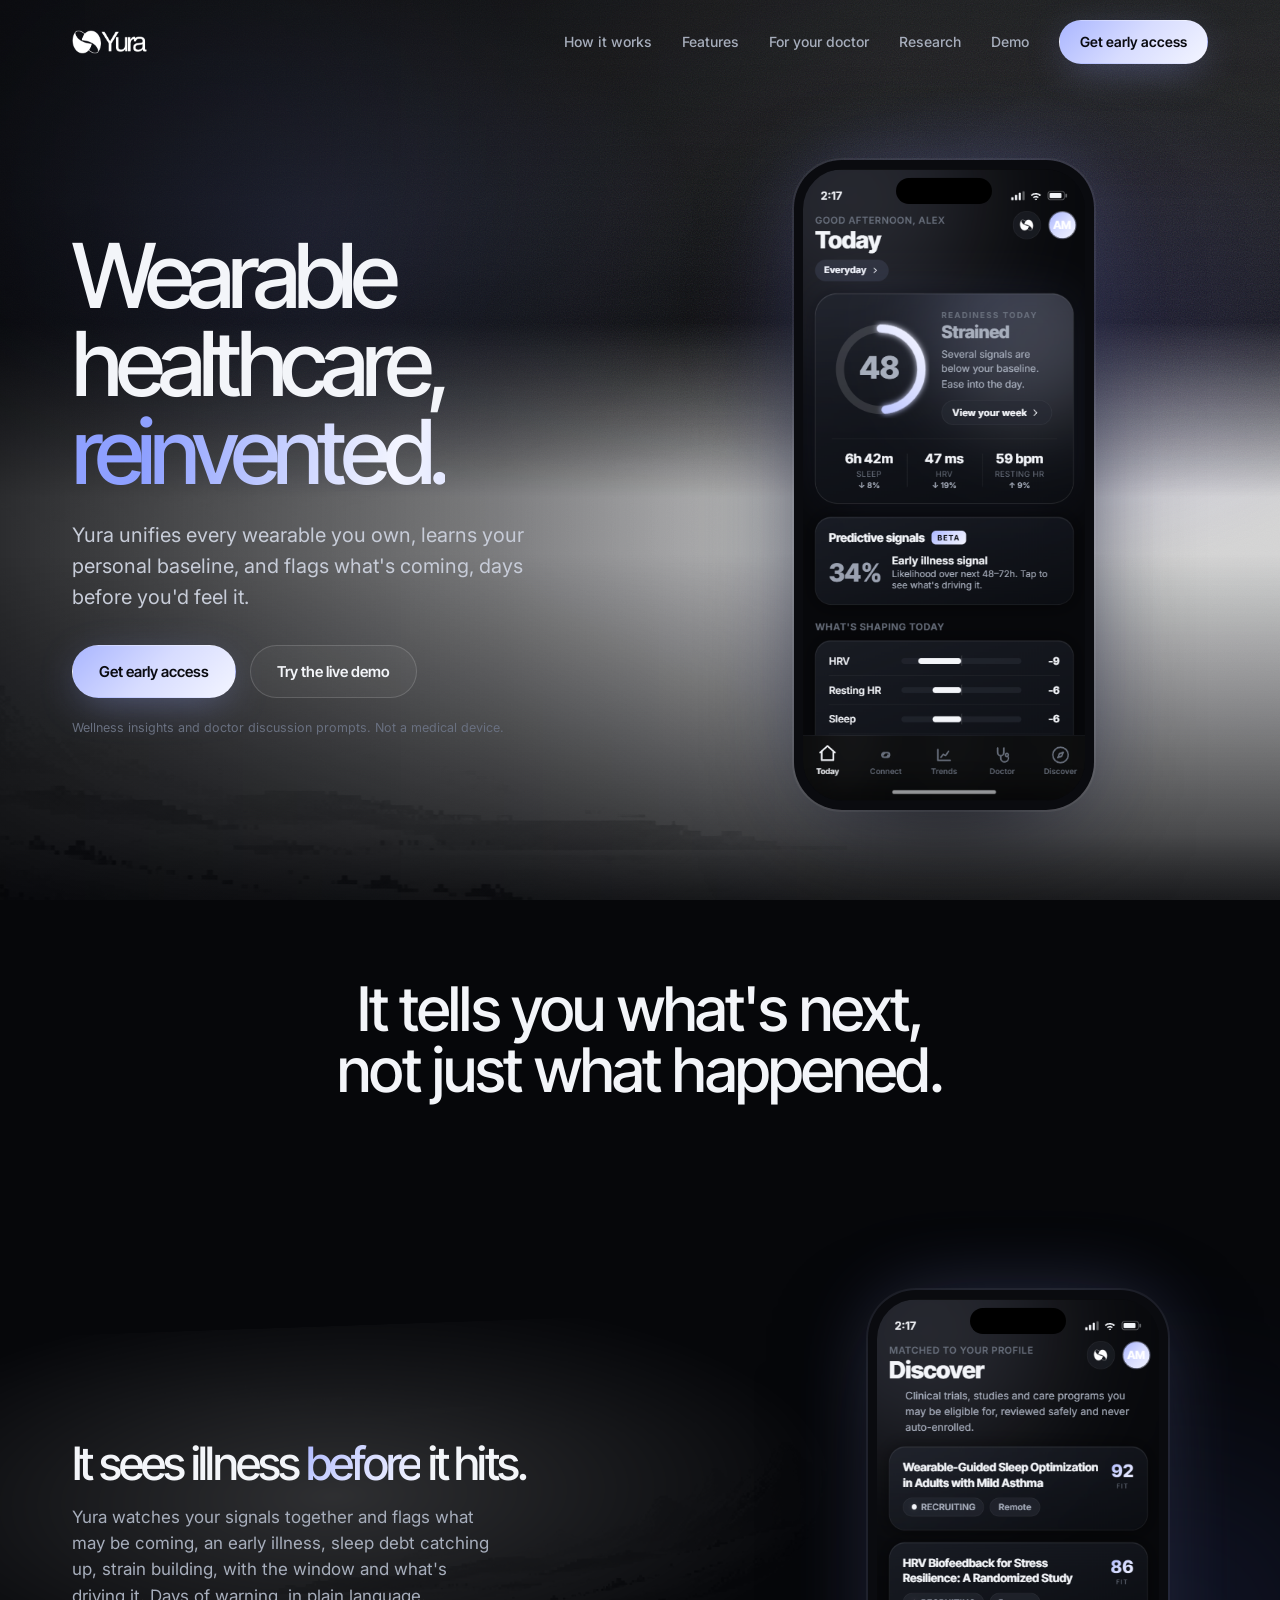
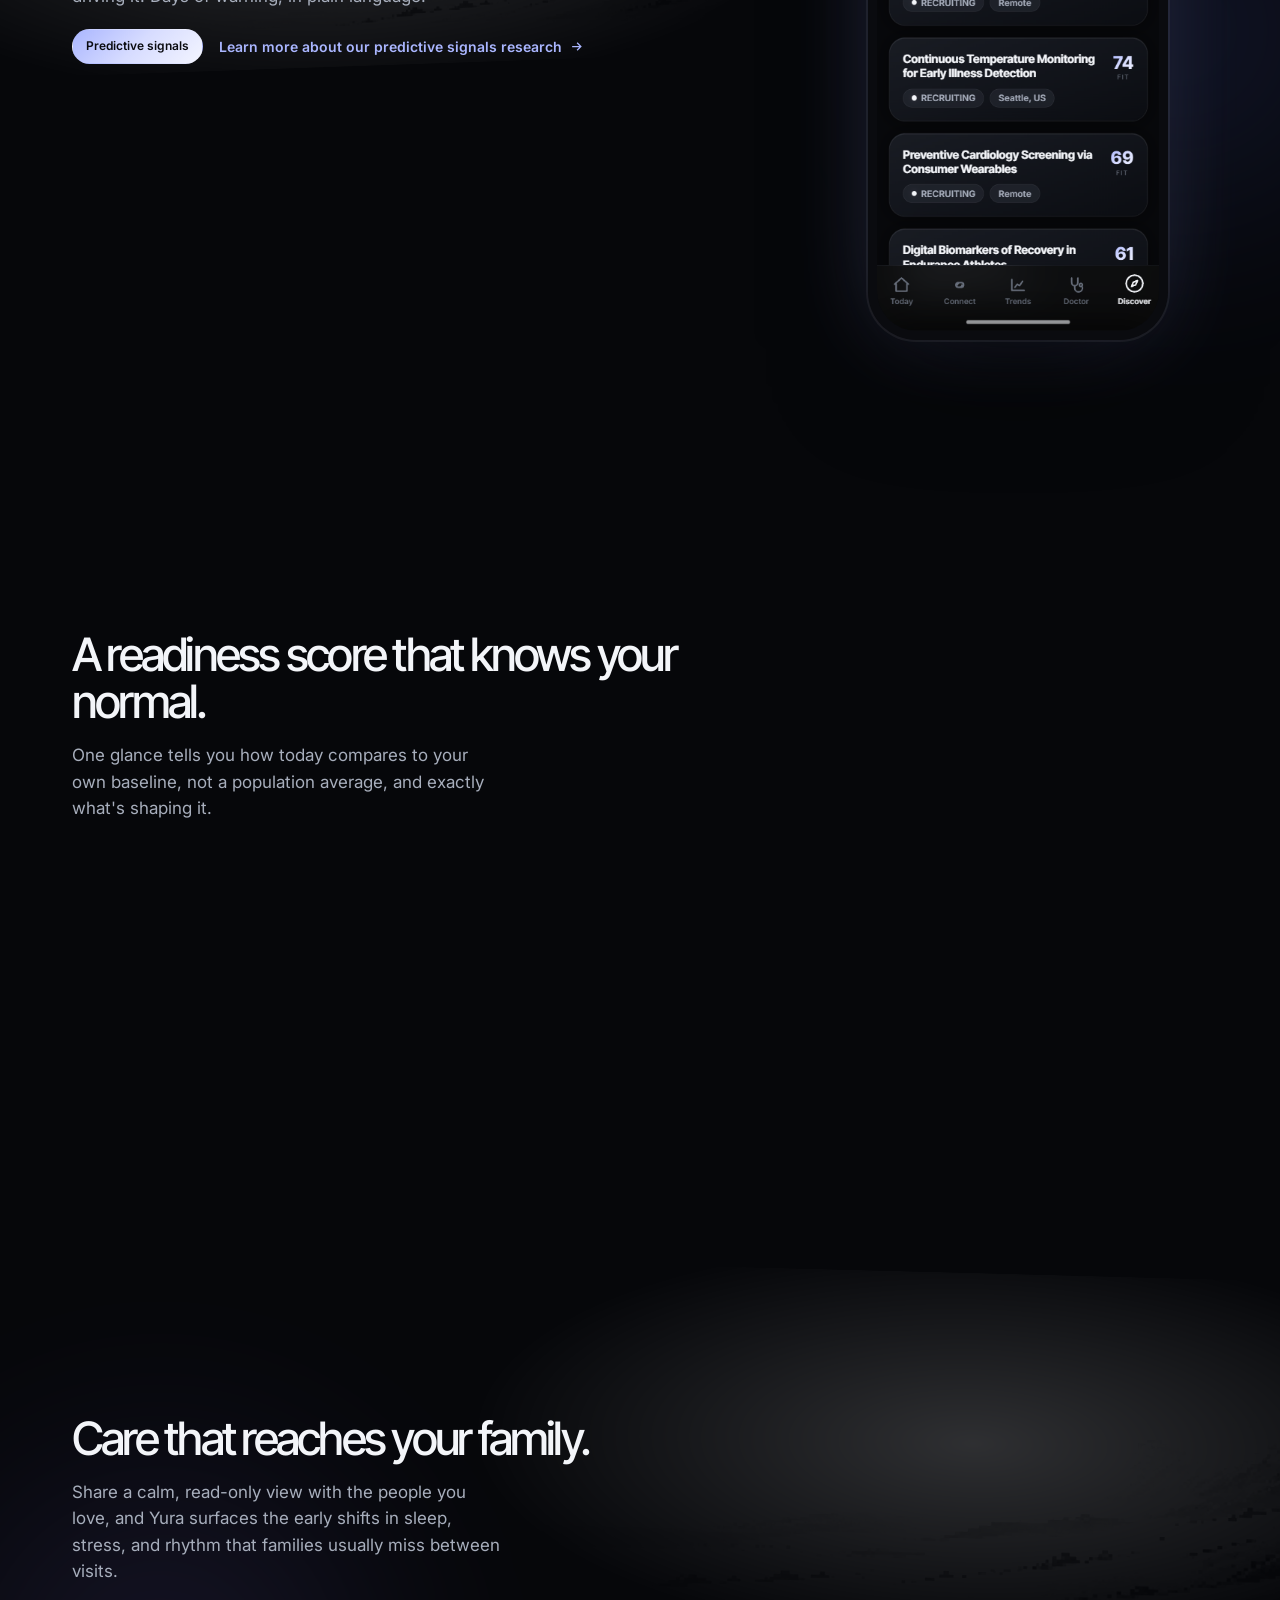
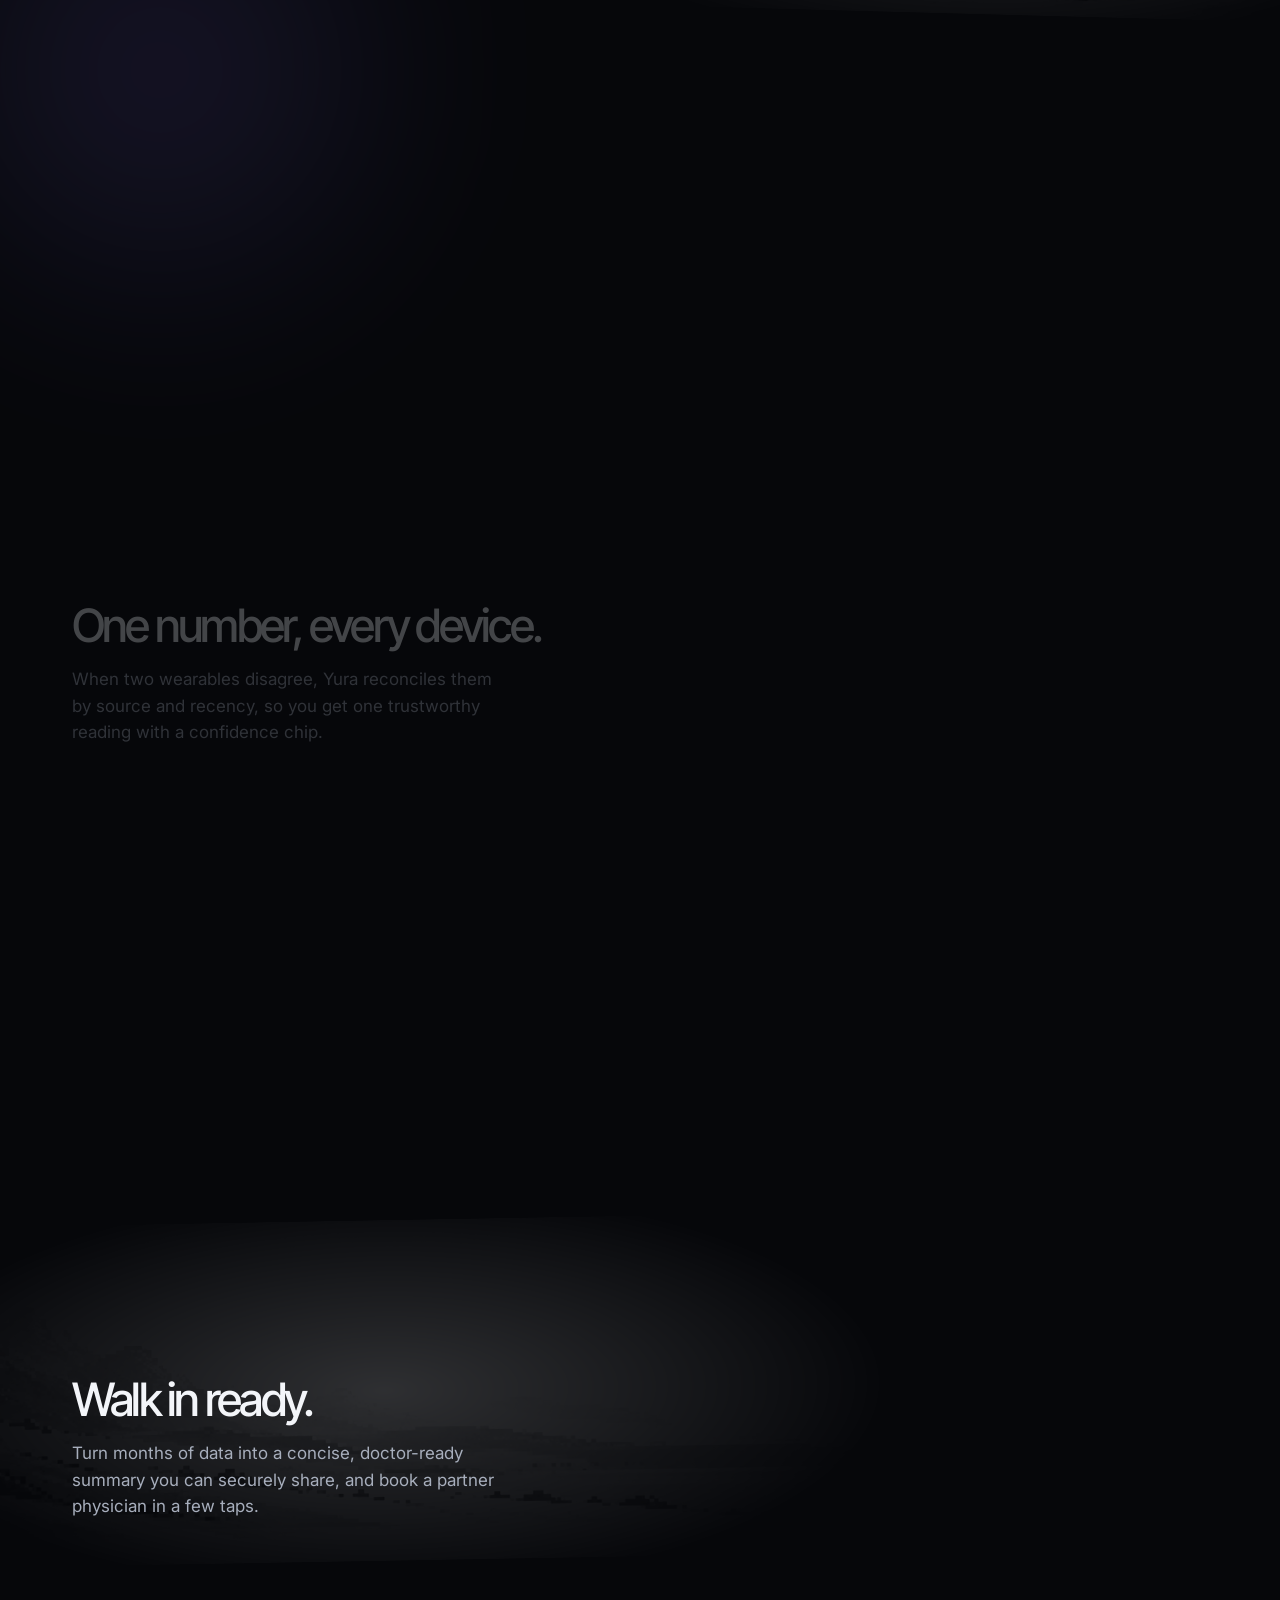
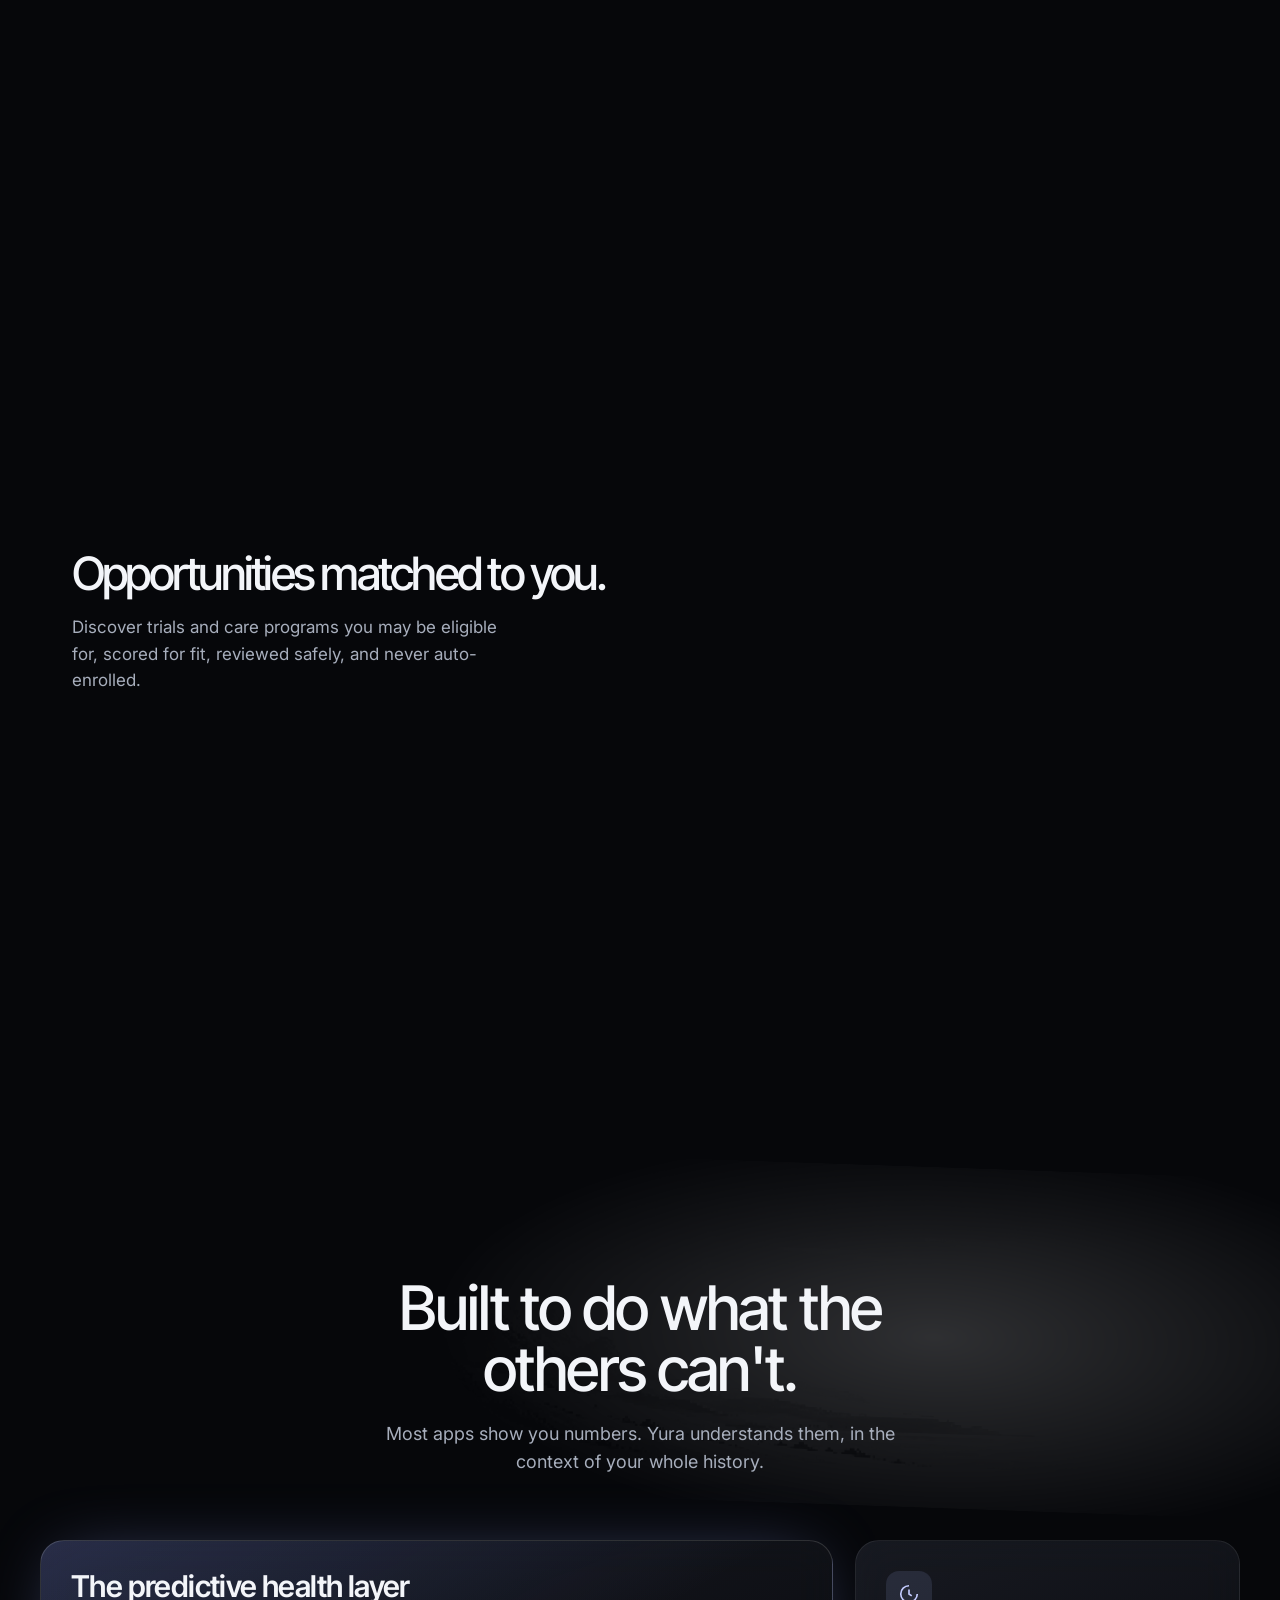
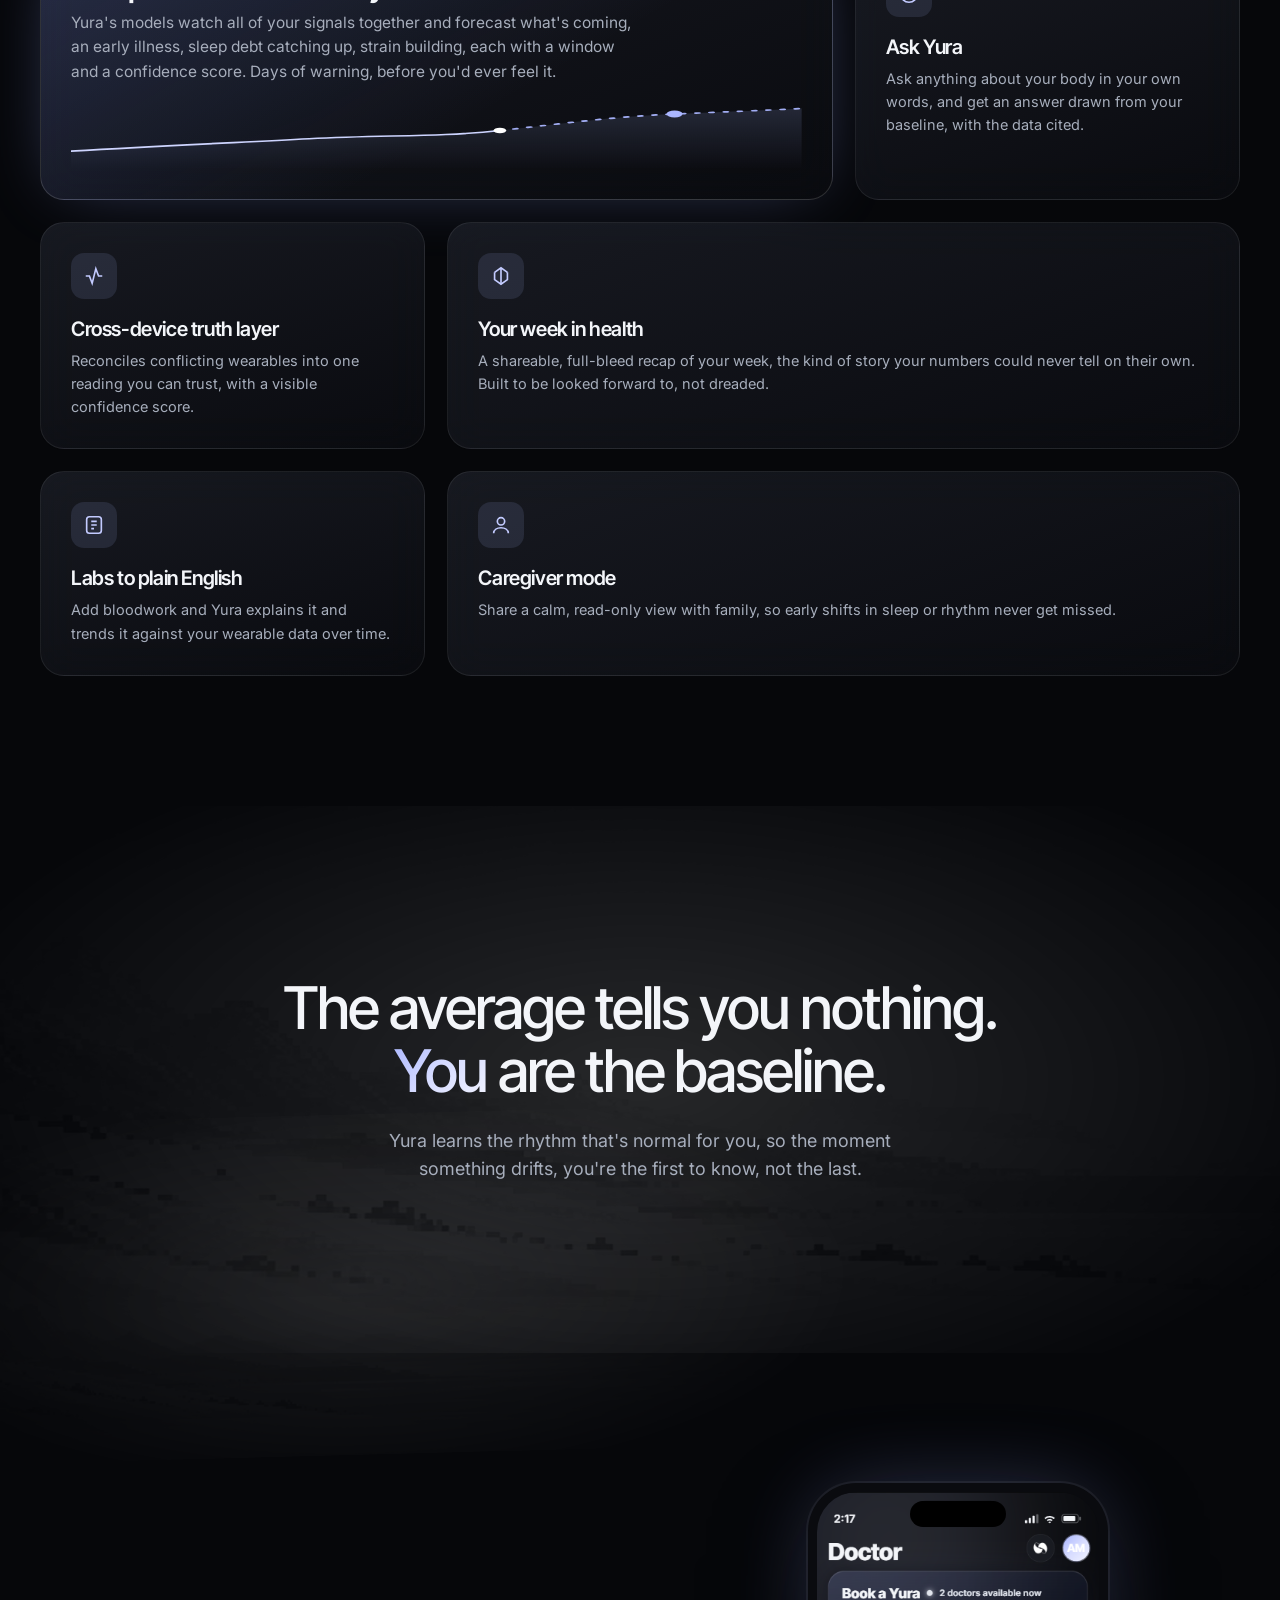
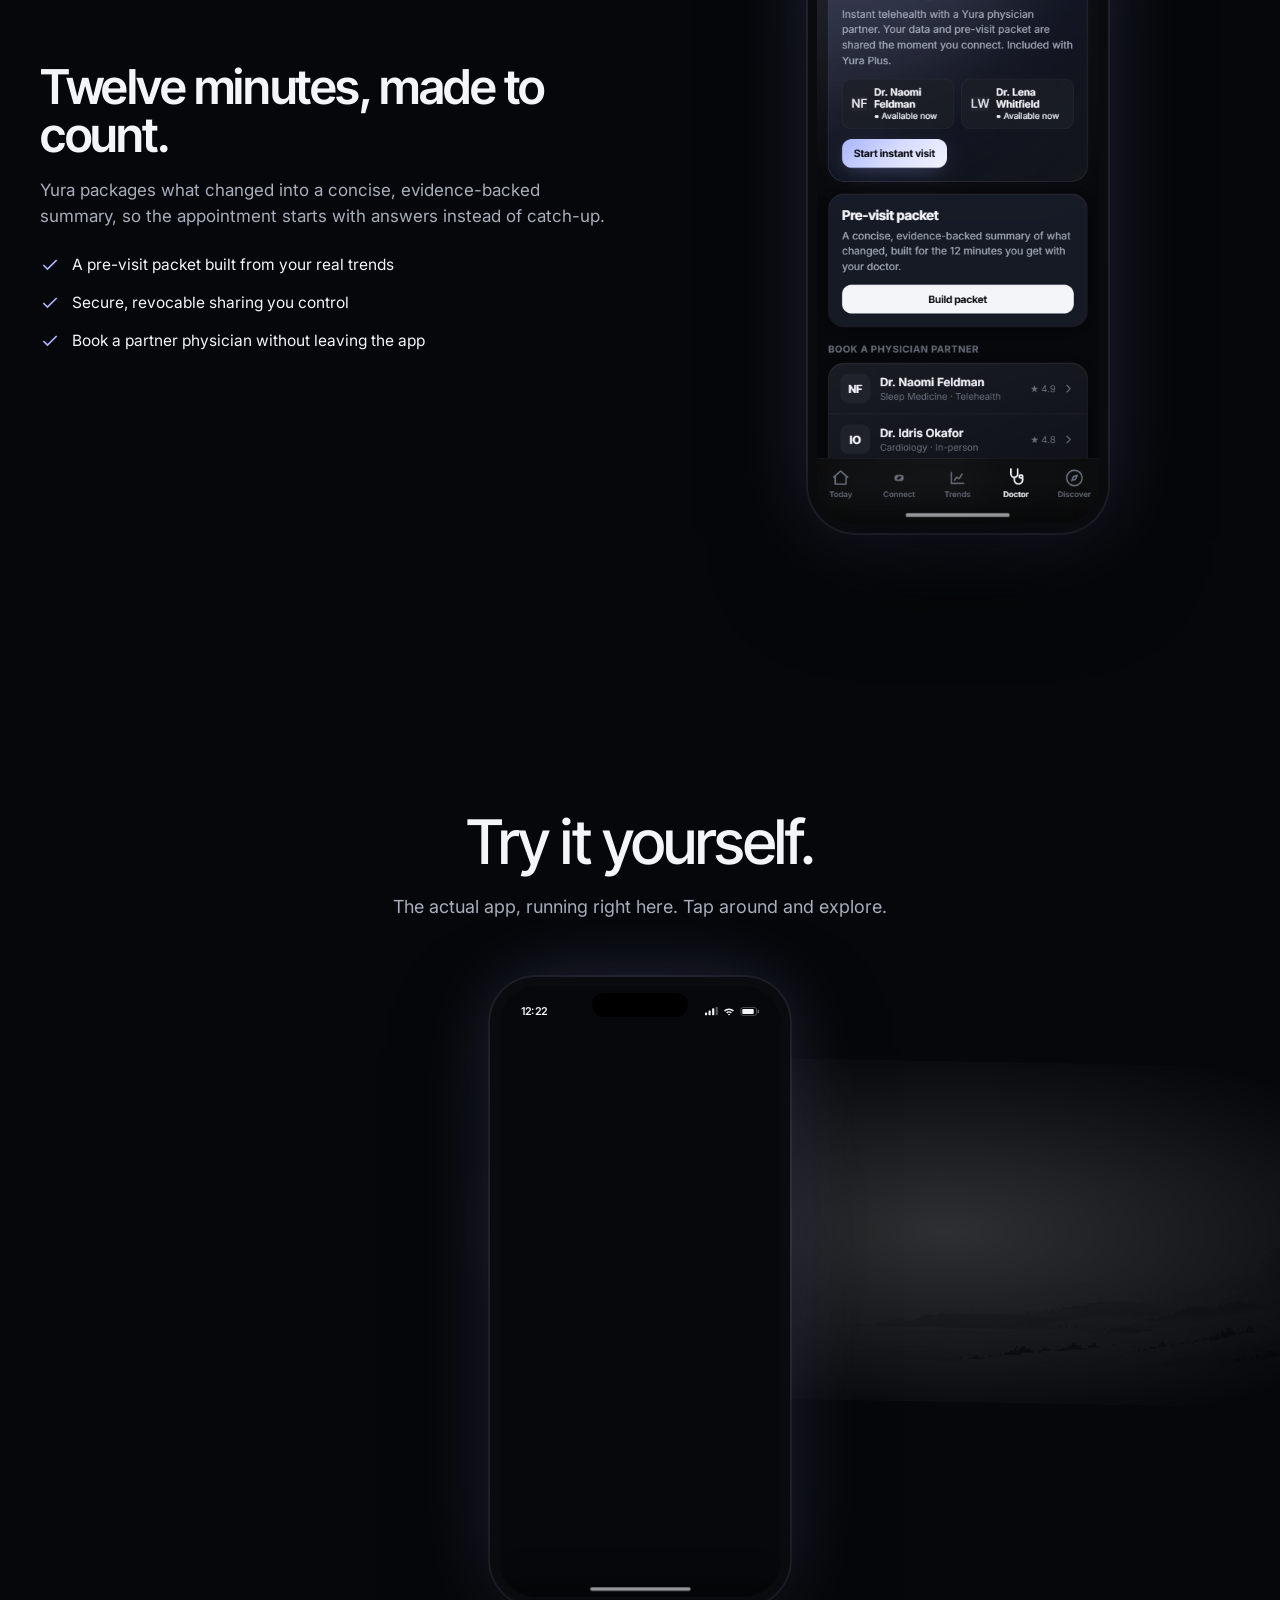
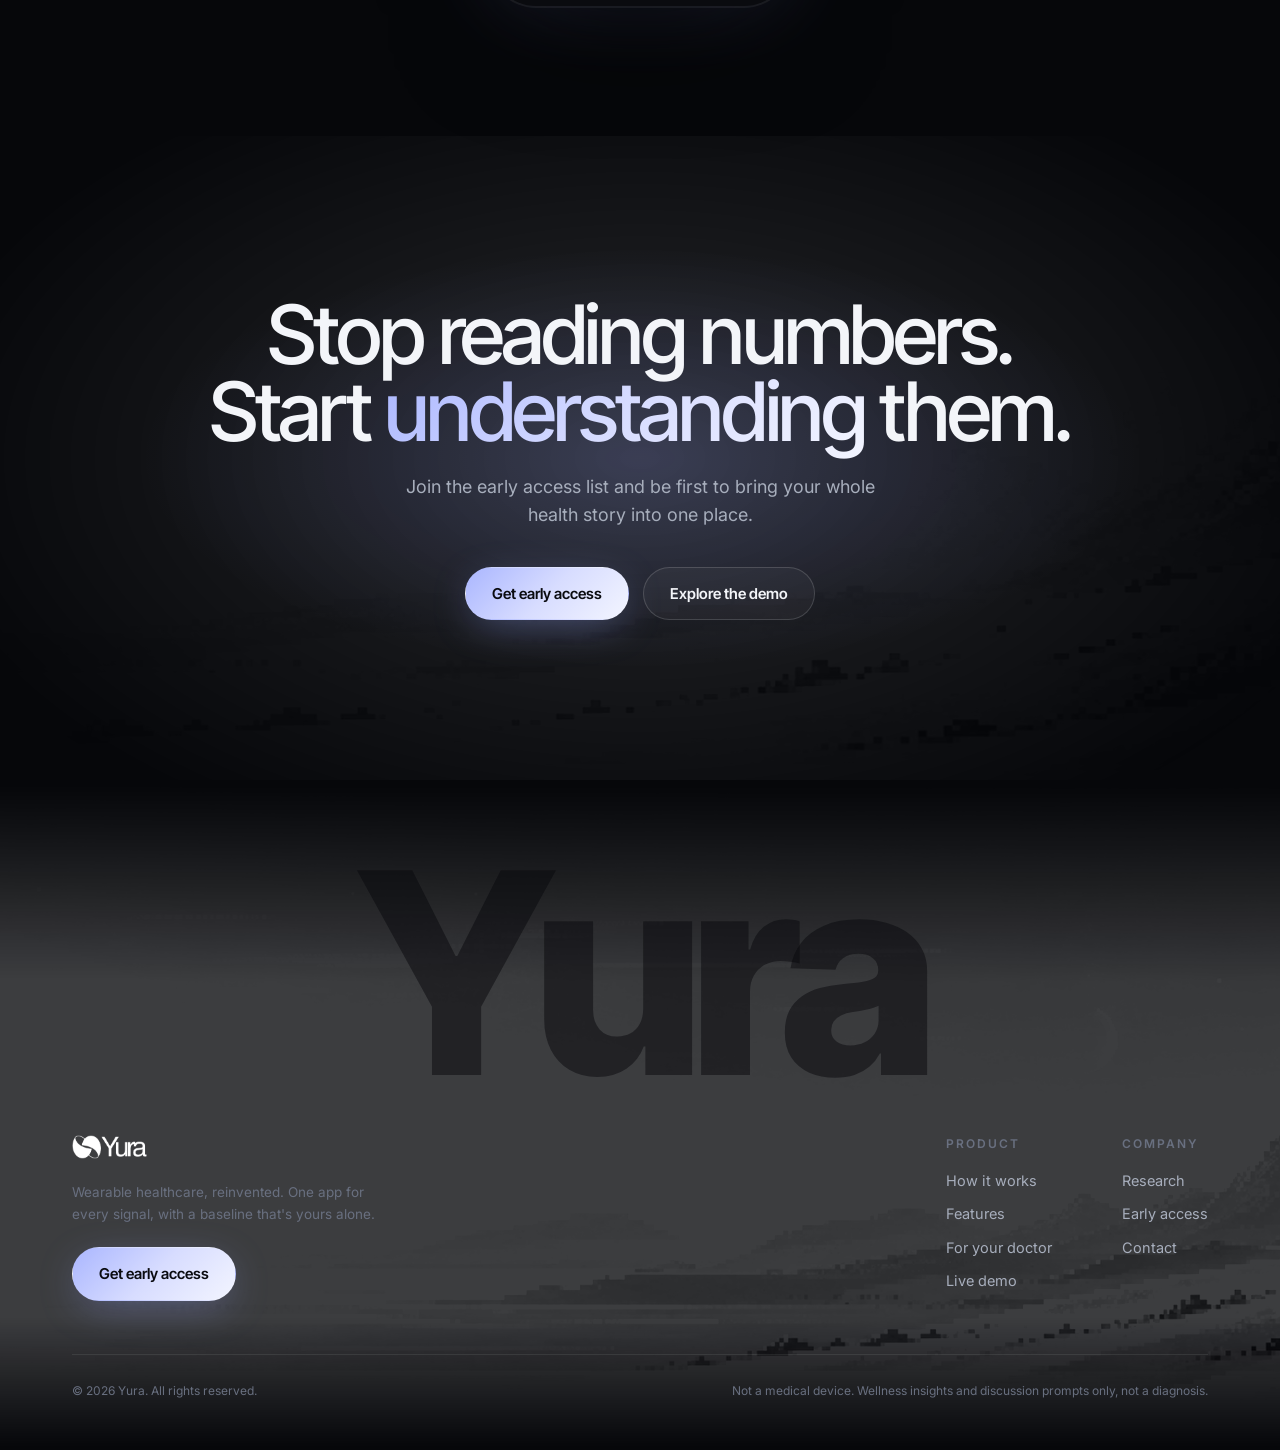
==== index.html @ 0e03019f "Fix demo: clamp all metric values to sane ranges, fix percentage display for near-zero baselines" ====
<!DOCTYPE html>
<html lang="en">
<head>
<meta charset="UTF-8" />
<meta name="viewport" content="width=device-width, initial-scale=1.0" />
<title>Yura · Wearable healthcare, reinvented</title>
<meta name="description" content="Yura connects every wearable you own, learns your personal baseline, and predicts what's coming before it hits. Your health, in context." />
<link rel="icon" href="img/mark-black.png" />
<link rel="preconnect" href="https://fonts.googleapis.com" />
<link rel="preconnect" href="https://fonts.gstatic.com" crossorigin />
<link href="https://fonts.googleapis.com/css2?family=Inter+Tight:wght@400;500;600;700;800;900&family=Inter:wght@400;500;600&display=swap" rel="stylesheet" />
<style>
:root{
  --void:#06070a; --ink:#f3f5f9; --dim:#a7aebc; --faint:#697080;
  --line:rgba(255,255,255,.08); --line-2:rgba(255,255,255,.15);
  --glass:linear-gradient(160deg,rgba(40,44,55,.5),rgba(14,16,22,.46));
  --iris:linear-gradient(135deg,#aab6ff 0%,#d7dcff 50%,#f3f5ff 100%);
  --iris-2:linear-gradient(120deg,#7c8cff,#b3bcff);
  --glow:rgba(150,168,255,.4);
  --veil-rgb:6 7 10;          /* page bg as channels for overlays */
  --btn-ink:#0a0b10;          /* text on the iris button */
  --sub:#c7ccd8;              /* hero sub text */
  --shine:linear-gradient(100deg,#8ea0ff 10%,#f3f5ff 40%,#aab6ff 70%);
  --feat-tint:rgba(120,140,255,.18);
  --word-fade:rgba(8,9,13,.5);
  --land-bright:1.1;
  --disp:'Inter Tight','Helvetica Neue',Helvetica,Arial,sans-serif;
  --head:'Inter Tight','Helvetica Neue',Helvetica,Arial,sans-serif;
  --sans:'Inter','Helvetica Neue',Helvetica,Arial,sans-serif;
  --ease:cubic-bezier(.22,.7,.3,1);
}
*{margin:0;padding:0;box-sizing:border-box;-webkit-tap-highlight-color:transparent}
html{scroll-behavior:smooth}
body{background:var(--void);color:var(--ink);font-family:var(--sans);-webkit-font-smoothing:antialiased;line-height:1.55;overflow-x:hidden;position:relative}
a{color:inherit;text-decoration:none}
.wrap{max-width:1200px;margin:0 auto;padding:0 32px}
section{position:relative;z-index:2}
h1,h2,h3{font-family:var(--disp);letter-spacing:-.03em;line-height:1.0;font-weight:600}
/* major headings: super-tight tracking */
.hero h1,.shead h2,.statement h2,.cta h2,.story .step h3,footer .word{font-family:var(--head);font-weight:500;letter-spacing:-.06em}
.grad{background:var(--iris);-webkit-background-clip:text;background-clip:text;color:transparent}
.shine{background:var(--shine);background-size:220% auto;-webkit-background-clip:text;background-clip:text;color:transparent;animation:shine 6s linear infinite}
@keyframes shine{to{background-position:220% center}}
.eyebrow{font-family:var(--sans);font-weight:600;font-size:12px;letter-spacing:.22em;text-transform:uppercase;color:var(--faint)}

/* ---- site-wide scattered landscape art ---- */
.bgwrap{position:absolute;inset:0;height:100%;z-index:0;overflow:hidden;pointer-events:none}
.bgland{position:absolute;width:80vw;max-width:1200px;aspect-ratio:3/1;background-size:cover;background-position:center;
  opacity:.16;filter:grayscale(1) contrast(1.15) brightness(1.1);
  -webkit-mask-image:radial-gradient(62% 75% at 50% 50%,#000,transparent 80%);mask-image:radial-gradient(62% 75% at 50% 50%,#000,transparent 80%)}
.blob{position:absolute;border-radius:50%;filter:blur(100px);opacity:.5;pointer-events:none;z-index:0}
.blob.a{width:620px;height:620px;background:radial-gradient(circle,rgba(120,140,255,.5),transparent 70%);top:-160px;left:-160px}
.blob.b{width:560px;height:560px;background:radial-gradient(circle,rgba(90,110,220,.4),transparent 70%);top:150vh;right:-180px}
.blob.c{width:600px;height:600px;background:radial-gradient(circle,rgba(140,120,255,.32),transparent 70%);top:330vh;left:-140px}

/* reveal */
.rev{opacity:0;transform:translateY(34px);transition:opacity 1s var(--ease),transform 1s var(--ease)}
.rev.in{opacity:1;transform:none}
.rev.d1{transition-delay:.08s}.rev.d2{transition-delay:.16s}.rev.d3{transition-delay:.24s}
@media(prefers-reduced-motion:reduce){.rev{opacity:1;transform:none}*{animation:none!important}}

/* buttons */
.btn{display:inline-flex;align-items:center;gap:8px;font-family:var(--disp);font-weight:600;font-size:15px;border-radius:999px;padding:14px 26px;cursor:pointer;border:1px solid transparent;transition:.25s var(--ease)}
.btn-iris{background:var(--iris);color:var(--btn-ink);box-shadow:0 10px 40px -8px var(--glow)}
.btn-iris:hover{transform:translateY(-2px);box-shadow:0 16px 50px -6px var(--glow)}
.btn-ghost{background:rgba(255,255,255,.04);border-color:var(--line-2);color:var(--ink)}
.btn-ghost:hover{background:rgba(255,255,255,.08)}

/* nav */
.nav{position:fixed;top:0;left:0;right:0;z-index:60;transition:.35s var(--ease)}
.nav .in{max-width:1200px;margin:0 auto;padding:20px 32px;display:flex;align-items:center;gap:34px}
.nav .logo{height:24px;display:block}
.nav .links{display:flex;gap:30px;margin-left:auto;align-items:center}
.nav .links a{font-size:14px;font-weight:500;color:var(--dim)}
.nav .links a:hover{color:var(--ink)}
.nav .links a.btn-iris{color:var(--btn-ink);font-weight:600}
.nav .links .cta{transition:transform .35s var(--ease),box-shadow .25s var(--ease)}
.nav.scrolled{background:rgba(6,7,10,.85);backdrop-filter:blur(12px);-webkit-backdrop-filter:blur(12px);border-bottom:1px solid var(--line)}
@media(max-width:760px){.nav .links a:not(.cta){display:none}}

/* ---- HERO: landscape backdrop + live app, scroll-reveal ---- */
.hero{min-height:100vh;display:flex;align-items:center;overflow:hidden;position:relative;z-index:3;padding:120px 0 50px}
.hero-scene{position:absolute;inset:-8% -4%;z-index:0}
.hlay{position:absolute;left:-4%;right:-4%;background-size:cover;background-position:center;will-change:transform}
.hlay{background-repeat:no-repeat}
/* soft distant haze up top (blur is intentional → depth) */
.hlay.far{top:0;height:50%;background-image:url('img/land-c.png');background-position:center 30%;background-size:cover;
  opacity:.34;filter:grayscale(1) blur(2px) brightness(.9);
  -webkit-mask-image:linear-gradient(to bottom,#000 12%,transparent 94%);mask-image:linear-gradient(to bottom,#000 12%,transparent 94%)}
/* crisp horizon band along the bottom (kept near native scale → sharp) */
.hlay.near{bottom:0;height:60%;background-image:url('img/land-a.png');background-position:center 60%;background-size:cover;
  opacity:.82;filter:grayscale(1) contrast(1.24) brightness(1.1);
  -webkit-mask-image:linear-gradient(to bottom,transparent 0%,#000 26%,#000 76%,transparent 100%);mask-image:linear-gradient(to bottom,transparent 0%,#000 26%,#000 76%,transparent 100%)}
.aurora{position:absolute;inset:0;z-index:1;background:
  radial-gradient(48% 42% at 26% 30%,rgba(140,155,255,.22),transparent 60%),
  radial-gradient(46% 40% at 80% 38%,rgba(120,110,255,.16),transparent 60%);
  animation:drift 16s ease-in-out infinite alternate}
@keyframes drift{to{transform:translate3d(4%,-3%,0) scale(1.06)}}
/* film grain for texture (hides upscale softness, reads as aesthetic) */
.grain{position:absolute;inset:0;z-index:1;pointer-events:none;opacity:.14;mix-blend-mode:overlay;
  background-image:url("data:image/svg+xml,%3Csvg xmlns='http://www.w3.org/2000/svg' width='140' height='140'%3E%3Cfilter id='n'%3E%3CfeTurbulence type='fractalNoise' baseFrequency='0.85' numOctaves='2' stitchTiles='stitch'/%3E%3C/filter%3E%3Crect width='100%25' height='100%25' filter='url(%23n)'/%3E%3C/svg%3E");background-size:140px 140px}
.hero-scene::after{content:"";position:absolute;inset:0;z-index:2;background:
  linear-gradient(to right,rgb(var(--veil-rgb)/.86) 0%,rgb(var(--veil-rgb)/.42) 40%,transparent 68%),
  linear-gradient(to bottom,rgb(var(--veil-rgb)/.4) 0%,transparent 26%,transparent 60%,rgb(var(--veil-rgb)/.6) 84%,rgb(var(--veil-rgb)) 100%)}
.hero .in{position:relative;z-index:4;max-width:1200px;margin:0 auto;width:100%;padding:0 32px;display:grid;grid-template-columns:1.05fr .95fr;gap:24px;align-items:center}
.hero .copy>*{opacity:0;animation:rise 1s var(--ease) forwards}
.hero .copy>*:nth-child(1){animation-delay:.12s}.hero .copy>*:nth-child(2){animation-delay:.26s}
.hero .copy>*:nth-child(3){animation-delay:.4s}.hero .copy>*:nth-child(4){animation-delay:.54s}
.hero .copy>*:nth-child(5){animation-delay:.66s}
@keyframes rise{from{opacity:0;transform:translateY(34px)}to{opacity:1;transform:none}}
.hero .eyebrow{display:inline-flex;align-items:center;gap:9px;margin-bottom:22px}
.hero .eyebrow .dot{width:7px;height:7px;border-radius:50%;background:var(--iris-2);box-shadow:0 0 14px var(--glow);animation:pulse 2.4s ease-in-out infinite}
@keyframes pulse{0%,100%{opacity:1}50%{opacity:.4}}
.hero h1{font-size:clamp(48px,7vw,104px);font-weight:500;letter-spacing:-.07em;margin:0;line-height:.98;text-align:left}
.hero p.sub{font-size:clamp(16px,1.7vw,20px);color:var(--sub);font-weight:400;max-width:480px;margin:24px 0 0;text-align:left}
.hero .row{display:flex;gap:14px;margin-top:32px;justify-content:flex-start;flex-wrap:wrap}
.hero .note{margin-top:20px;font-size:12.5px;color:var(--faint)}
.hero-phone{perspective:1500px;display:flex;justify-content:center;z-index:4;opacity:0;animation:rise 1.1s var(--ease) .5s forwards}
.hero-phone .phone{will-change:transform;transform-style:preserve-3d}
@media(max-width:880px){
  .hero .in{grid-template-columns:1fr;text-align:center;gap:44px}
  .hero h1,.hero p.sub{text-align:center;margin-left:auto;margin-right:auto}
  .hero .row{justify-content:center}
}
.scrollcue{position:absolute;bottom:24px;left:50%;transform:translateX(-50%);z-index:4;display:flex;flex-direction:column;align-items:center;gap:8px;color:var(--faint);font-size:11px;letter-spacing:.2em;text-transform:uppercase}
.scrollcue .bar{width:1px;height:38px;background:linear-gradient(var(--line-2),transparent);position:relative;overflow:hidden}
.scrollcue .bar::after{content:"";position:absolute;top:-40%;left:0;width:100%;height:40%;background:var(--ink);animation:cue 2s var(--ease) infinite}
@keyframes cue{0%{top:-40%}60%,100%{top:120%}}

/* phone frame */
.phone{position:relative;width:300px;aspect-ratio:393/852;border-radius:48px;background:#0a0b0f;
  box-shadow:0 0 0 2px rgba(255,255,255,.06),0 40px 120px -30px rgba(0,0,0,.9),0 0 90px -20px var(--glow);padding:9px}
.phone .glass-shot{position:absolute;inset:9px;border-radius:40px;overflow:hidden;background:#0a0b0f}
.phone img{position:absolute;inset:0;width:100%;height:100%;object-fit:cover;opacity:0;transition:opacity .7s var(--ease)}
.phone img.on{opacity:1}
.phone .notch{position:absolute;top:18px;left:50%;transform:translateX(-50%);width:96px;height:26px;background:#000;border-radius:16px;z-index:3}

/* marquee */
.marq{padding:46px 0;border-top:1px solid var(--line);border-bottom:1px solid var(--line);overflow:hidden;background:rgba(255,255,255,.015)}
.marq .lbl{text-align:center;color:var(--faint);font-size:12px;letter-spacing:.2em;text-transform:uppercase;margin-bottom:26px}
.marq .track{display:flex;gap:60px;width:max-content;animation:scroll 28s linear infinite;white-space:nowrap}
.marq .track span{font-family:var(--disp);font-weight:600;font-size:22px;color:var(--dim);opacity:.7}
@keyframes scroll{to{transform:translateX(-50%)}}

/* section heading */
.shead{max-width:780px;margin:0 auto;text-align:center;padding:0 0 64px}
.shead h2{font-size:clamp(32px,4.8vw,62px);margin:18px 0 0;letter-spacing:-.03em}
.shead p{color:var(--dim);font-size:18px;margin-top:20px;max-width:560px;margin-left:auto;margin-right:auto}
.pad{padding:130px 0}

/* ---- SCROLLYTELLING ---- */
.story{padding:60px 0 120px}
.story-grid{display:grid;grid-template-columns:1fr 380px;gap:60px;align-items:start}
.story-sticky{position:sticky;top:0;height:100vh;display:flex;align-items:center;justify-content:center;order:2}
.story-steps{order:1;display:flex;flex-direction:column}
.step{min-height:86vh;display:flex;flex-direction:column;justify-content:center;opacity:.26;transition:opacity .5s var(--ease)}
.step.active{opacity:1}
.step .num{font-family:var(--disp);font-weight:700;font-size:13px;color:var(--faint);letter-spacing:.1em;margin-bottom:16px;display:flex;align-items:center;gap:10px}
.step .num i{width:26px;height:1px;background:var(--line-2);display:inline-block}
.step h3{font-size:clamp(28px,3.6vw,46px);margin:0;font-family:var(--disp);font-weight:700;letter-spacing:-.025em;line-height:1.04}
.step p{color:var(--dim);font-size:17px;margin-top:16px;max-width:430px}
.step .tag{display:inline-flex;align-self:flex-start;font-size:12px;font-weight:600;color:var(--ink);background:rgba(170,182,255,.1);border:1px solid var(--line-2);padding:7px 13px;border-radius:999px}
.step.lead .tag{background:var(--iris);color:#0a0b10;border-color:transparent}
.step-actions{margin-top:20px;display:flex;flex-wrap:wrap;align-items:center;gap:16px}
.step-link{display:inline-flex;align-items:center;gap:7px;font-size:14px;font-weight:600;color:#aab6ff;transition:.2s var(--ease)}
.step-link svg{transition:transform .25s var(--ease)}
.step-link:hover{color:#d7dcff}.step-link:hover svg{transform:translateX(4px)}
@media(max-width:860px){
  .story-grid{grid-template-columns:1fr}
  .story-sticky{position:sticky;order:1;height:auto;top:80px;margin-bottom:30px}
  .story-steps{order:2}.step{min-height:auto;padding:40px 0;opacity:1}
}

/* feature cards */
.fgrid{display:grid;grid-template-columns:repeat(3,1fr);gap:22px}
@media(max-width:900px){.fgrid{grid-template-columns:1fr 1fr}}
@media(max-width:600px){.fgrid{grid-template-columns:1fr}}
.fcard{position:relative;background:var(--glass);border:1px solid var(--line);border-radius:24px;padding:30px;overflow:hidden;backdrop-filter:blur(20px);transition:.35s var(--ease)}
.fcard::before{content:"";position:absolute;inset:0;border-radius:24px;padding:1px;background:linear-gradient(140deg,rgba(170,182,255,.45),transparent 42%);
  -webkit-mask:linear-gradient(#000 0 0) content-box,linear-gradient(#000 0 0);-webkit-mask-composite:xor;mask-composite:exclude;opacity:0;transition:opacity .35s}
.fcard:hover{transform:translateY(-6px);border-color:var(--line-2)}
.fcard:hover::before{opacity:1}
.fcard .ic{width:46px;height:46px;border-radius:13px;background:rgba(170,182,255,.12);display:grid;place-items:center;margin-bottom:20px;color:#c3cbff}
.fcard h3{font-size:20px;letter-spacing:-.02em}
.fcard p{color:var(--dim);font-size:14.5px;margin-top:10px;line-height:1.6}
.fcard.span2{grid-column:span 2}
@media(max-width:600px){.fcard.span2{grid-column:span 1}}
/* featured predictive card */
.fcard.feat{background:linear-gradient(150deg,var(--feat-tint),transparent 60%),var(--glass);border-color:var(--line-2);box-shadow:0 0 70px -22px var(--glow);display:flex;flex-direction:column}
.fcard.feat .ftag{display:inline-flex;align-self:flex-start;font-size:11px;font-weight:700;letter-spacing:.14em;text-transform:uppercase;color:#0a0b10;background:var(--iris);padding:6px 12px;border-radius:999px;margin-bottom:16px}
.fcard.feat h3{font-size:clamp(22px,2.4vw,30px)}
.fcard.feat p{font-size:15.5px;max-width:560px}
.fcard.feat .forecast{margin-top:auto;width:100%;height:84px;display:block;padding-top:18px}
.fcard.feat .forecast .ping{animation:fping 2.4s ease-in-out infinite;transform-origin:center}
@keyframes fping{0%,100%{opacity:1}50%{opacity:.25}}

/* statement */
.sec-land{position:absolute;inset:0;z-index:0;background-position:center;background-size:cover;opacity:.13;filter:grayscale(1) contrast(1.12) brightness(1.08);
  -webkit-mask-image:radial-gradient(72% 82% at 50% 50%,#000,transparent 84%);mask-image:radial-gradient(72% 82% at 50% 50%,#000,transparent 84%);pointer-events:none}
.statement{padding:170px 0;text-align:center;overflow:hidden}
.statement .in{position:relative;z-index:2;max-width:900px;margin:0 auto;padding:0 32px}
.statement h2{font-size:clamp(30px,4.6vw,60px);letter-spacing:-.035em;line-height:1.08}
.statement p{color:var(--dim);font-size:18px;margin-top:24px;max-width:560px;margin-left:auto;margin-right:auto}

/* split feature (doctor) */
.split{display:grid;grid-template-columns:1fr 1fr;gap:70px;align-items:center}
@media(max-width:860px){.split{grid-template-columns:1fr;gap:40px}}
.split .copy h2{font-size:clamp(28px,3.8vw,48px);letter-spacing:-.03em}
.split .copy p{color:var(--dim);font-size:17px;margin-top:18px}
.split .copy ul{list-style:none;margin-top:24px;display:flex;flex-direction:column;gap:14px}
.split .copy li{display:flex;gap:12px;align-items:flex-start;color:var(--ink);font-size:15.5px}
.split .copy li svg{flex:none;margin-top:2px;color:#aab6ff}
.split .shot-wrap{display:flex;justify-content:center}

/* live demo */
.demo{padding:130px 0;text-align:center}
.demo-phone{position:relative;width:300px;height:629px;margin:56px auto 0;border-radius:46px;background:#0a0b0f;padding:9px;
  box-shadow:0 0 0 2px rgba(255,255,255,.06),0 40px 120px -30px rgba(0,0,0,.9),0 0 90px -22px var(--glow)}
.demo-phone .notch{position:absolute;top:16px;left:50%;transform:translateX(-50%);width:96px;height:24px;background:#000;border-radius:16px;z-index:5}
.demo-phone .screen{position:relative;width:282px;height:611px;border-radius:38px;overflow:hidden;background:#0a0b0f}
.demo-phone iframe{width:393px;height:852px;border:0;display:block;transform:scale(.7176);transform-origin:top left}

/* CTA */
.cta{padding:160px 0;text-align:center;position:relative;overflow:hidden}
.cta .glow{position:absolute;inset:0;background:radial-gradient(60% 50% at 50% 50%,rgba(140,155,255,.2),transparent 65%);z-index:0}
.cta .in{position:relative;z-index:2}
.cta h2{font-size:clamp(36px,6.4vw,92px);letter-spacing:-.04em;line-height:.95}
.cta p{color:var(--dim);font-size:18px;margin:22px auto 0;max-width:480px}
.cta .row{display:flex;gap:14px;justify-content:center;margin-top:38px;flex-wrap:wrap}

/* footer */
footer{padding:80px 0 50px;position:relative;overflow:hidden;z-index:2}
footer .fland{position:absolute;inset:0;z-index:0;background:url('img/land-b.png') center 45%/cover;opacity:.22;filter:grayscale(1) contrast(1.1) brightness(1.05);
  -webkit-mask-image:linear-gradient(to bottom,transparent,#000 30%,#000 80%,transparent);mask-image:linear-gradient(to bottom,transparent,#000 30%,#000 80%,transparent);pointer-events:none}
footer .wrap{position:relative;z-index:1}
footer .word{font-family:var(--disp);font-weight:800;font-size:clamp(80px,22vw,300px);letter-spacing:-.05em;line-height:.8;
  color:var(--word-fade);text-align:center;margin-bottom:50px;user-select:none}
footer .cols{display:flex;flex-wrap:wrap;gap:50px;justify-content:space-between;align-items:flex-start}
footer .about{max-width:320px}
footer .about img{height:24px;margin-bottom:16px}
footer .about p{color:var(--faint);font-size:13.5px;line-height:1.6;margin-bottom:22px}
footer .fnav{display:flex;gap:70px;flex-wrap:wrap}
footer .fnav h4{font-family:var(--sans);font-size:12px;font-weight:600;letter-spacing:.16em;text-transform:uppercase;color:var(--faint);margin-bottom:16px}
footer .fnav a{display:block;color:var(--dim);font-size:14.5px;margin-bottom:11px;transition:color .2s var(--ease)}
footer .fnav a:hover{color:var(--ink)}
footer .disc{margin-top:50px;padding-top:26px;border-top:1px solid var(--line);color:var(--faint);font-size:12px;display:flex;justify-content:space-between;gap:20px;flex-wrap:wrap;line-height:1.6}
</style>
</head>
<body>

<!-- scattered landscape art + glow, site-wide -->
<div class="bgwrap" aria-hidden="true">
  <div class="blob a"></div><div class="blob b"></div><div class="blob c"></div>
  <div class="bgland" style="top:12%;left:-14%;transform:rotate(-2deg);background-image:url('img/land-b.png')"></div>
  <div class="bgland" style="top:26%;right:-16%;transform:rotate(1.5deg);background-image:url('img/land-e.png')"></div>
  <div class="bgland" style="top:40%;left:-10%;transform:rotate(-1deg);background-image:url('img/land-d.png')"></div>
  <div class="bgland" style="top:54%;right:-13%;transform:rotate(2deg);background-image:url('img/land-a.png')"></div>
  <div class="bgland" style="top:68%;left:-12%;transform:rotate(-1.5deg);background-image:url('img/land-c.png')"></div>
  <div class="bgland" style="top:82%;right:-14%;transform:rotate(1deg);background-image:url('img/land-b.png')"></div>
</div>

<!-- NAV -->
<nav class="nav" id="nav">
  <div class="in">
    <a href="#top"><img class="logo" src="img/logo-white.png" alt="Yura" /></a>
    <div class="links">
      <a href="#how">How it works</a>
      <a href="#features">Features</a>
      <a href="#doctor">For your doctor</a>
      <a href="research.html">Research</a>
      <a href="#demo">Demo</a>
      <a class="btn btn-iris cta" href="signup.html" style="padding:10px 20px;font-size:14px">Get early access</a>
    </div>
  </div>
</nav>

<!-- HERO -->
<header class="hero" id="top">
  <div class="hero-scene" id="scene">
    <div class="hlay far"  data-depth="10"></div>
    <div class="aurora"></div>
    <div class="hlay near" data-depth="30"></div>
    <div class="grain"></div>
  </div>
  <div class="in">
    <div class="copy">
      <h1>Wearable healthcare,<br><span class="shine">reinvented.</span></h1>
      <p class="sub">Yura unifies every wearable you own, learns your personal baseline, and flags what's coming, days before you'd feel it.</p>
      <div class="row">
        <a class="btn btn-iris" href="signup.html">Get early access</a>
        <a class="btn btn-ghost" href="#demo">Try the live demo</a>
      </div>
      <p class="note">Wellness insights and doctor discussion prompts. Not a medical device.</p>
    </div>
    <div class="hero-phone" id="heroPhone">
      <div class="phone">
        <div class="notch"></div>
        <div class="glass-shot"><img class="on" src="img/app-today.png" alt="Yura dashboard" /></div>
      </div>
    </div>
  </div>
</header>

<!-- SCROLLYTELLING -->
<section class="story pad" id="how">
  <div class="shead rev">
    <h2>It tells you what's next,<br>not just what happened.</h2>
  </div>
  <div class="story-grid wrap">
    <div class="story-sticky">
      <div class="phone" id="storyPhone">
        <div class="notch"></div>
        <div class="glass-shot">
          <img data-i="0" class="on" src="img/app-predict.png" alt="Predictive signals" />
          <img data-i="1" src="img/app-today.png" alt="Today" />
          <img data-i="2" src="img/app-family.png" alt="Family and care circle" />
          <img data-i="3" src="img/app-connect.png" alt="Connect" />
          <img data-i="4" src="img/app-doctor.png" alt="Doctor" />
          <img data-i="5" src="img/app-discover.png" alt="Discover" />
        </div>
      </div>
    </div>
    <div class="story-steps" id="storySteps">
      <div class="step lead" data-i="0">
        <h3>It sees illness <span class="grad">before</span> it hits.</h3>
        <p>Yura watches your signals together and flags what may be coming, an early illness, sleep debt catching up, strain building, with the window and what's driving it. Days of warning, in plain language.</p>
        <div class="step-actions">
          <span class="tag">Predictive signals</span>
          <a class="step-link" href="research.html">Learn more about our predictive signals research <svg width="15" height="15" viewBox="0 0 24 24" fill="none" stroke="currentColor" stroke-width="2"><path d="M5 12h14M13 6l6 6-6 6"/></svg></a>
        </div>
      </div>
      <div class="step" data-i="1">
        <h3>A readiness score that knows your normal.</h3>
        <p>One glance tells you how today compares to your own baseline, not a population average, and exactly what's shaping it.</p>
      </div>
      <div class="step" data-i="2">
        <h3>Care that reaches your family.</h3>
        <p>Share a calm, read-only view with the people you love, and Yura surfaces the early shifts in sleep, stress, and rhythm that families usually miss between visits.</p>
      </div>
      <div class="step" data-i="3">
        <h3>One number, every device.</h3>
        <p>When two wearables disagree, Yura reconciles them by source and recency, so you get one trustworthy reading with a confidence chip.</p>
      </div>
      <div class="step" data-i="4">
        <h3>Walk in ready.</h3>
        <p>Turn months of data into a concise, doctor-ready summary you can securely share, and book a partner physician in a few taps.</p>
      </div>
      <div class="step" data-i="5">
        <h3>Opportunities matched to you.</h3>
        <p>Discover trials and care programs you may be eligible for, scored for fit, reviewed safely, and never auto-enrolled.</p>
      </div>
    </div>
  </div>
</section>

<!-- FEATURES -->
<section class="pad wrap" id="features">
  <div class="shead rev">
    <h2>Built to do what the<br>others can't.</h2>
    <p>Most apps show you numbers. Yura understands them, in the context of your whole history.</p>
  </div>
  <div class="fgrid bento">
    <div class="fcard feat span2 rev">
      <h3>The predictive health layer</h3>
      <p>Yura's models watch all of your signals together and forecast what's coming, an early illness, sleep debt catching up, strain building, each with a window and a confidence score. Days of warning, before you'd ever feel it.</p>
      <svg class="forecast" viewBox="0 0 460 96" preserveAspectRatio="none" aria-hidden="true">
        <defs>
          <linearGradient id="fcg" x1="0" y1="0" x2="0" y2="1"><stop offset="0" stop-color="#aab6ff" stop-opacity=".28"/><stop offset="1" stop-color="#aab6ff" stop-opacity="0"/></linearGradient>
        </defs>
        <path d="M0,70 C60,62 100,58 150,52 C200,46 230,50 270,40" fill="none" stroke="#cfd6ff" stroke-width="2.4" stroke-linecap="round"/>
        <path d="M270,40 C310,30 340,20 380,16 C410,13 435,11 460,8" fill="none" stroke="#aab6ff" stroke-width="2.4" stroke-linecap="round" stroke-dasharray="2 7" opacity=".95"/>
        <path d="M0,70 C60,62 100,58 150,52 C200,46 230,50 270,40 C310,30 340,20 380,16 C410,13 435,11 460,8 L460,96 L0,96 Z" fill="url(#fcg)" opacity=".55"/>
        <circle cx="270" cy="40" r="4" fill="#fff"/>
        <circle class="ping" cx="380" cy="16" r="5" fill="#aab6ff"/>
      </svg>
    </div>
    <div class="fcard rev d1">
      <div class="ic"><svg width="22" height="22" viewBox="0 0 24 24" fill="none" stroke="currentColor" stroke-width="1.8"><path d="M12 3a9 9 0 1 0 9 9"/><path d="M12 7v5l3 2"/></svg></div>
      <h3>Ask Yura</h3>
      <p>Ask anything about your body in your own words, and get an answer drawn from your baseline, with the data cited.</p>
    </div>
    <div class="fcard rev">
      <div class="ic"><svg width="22" height="22" viewBox="0 0 24 24" fill="none" stroke="currentColor" stroke-width="1.8"><path d="M3 12h4l3 8 4-16 3 8h4"/></svg></div>
      <h3>Cross-device truth layer</h3>
      <p>Reconciles conflicting wearables into one reading you can trust, with a visible confidence score.</p>
    </div>
    <div class="fcard span2 rev d1">
      <div class="ic"><svg width="22" height="22" viewBox="0 0 24 24" fill="none" stroke="currentColor" stroke-width="1.8"><path d="M12 3v18M5 8l7-5 7 5"/><path d="M5 8v8l7 5 7-5V8"/></svg></div>
      <h3>Your week in health</h3>
      <p>A shareable, full-bleed recap of your week, the kind of story your numbers could never tell on their own. Built to be looked forward to, not dreaded.</p>
    </div>
    <div class="fcard rev">
      <div class="ic"><svg width="22" height="22" viewBox="0 0 24 24" fill="none" stroke="currentColor" stroke-width="1.8"><rect x="4" y="3" width="16" height="18" rx="3"/><path d="M9 8h6M9 12h6M9 16h3"/></svg></div>
      <h3>Labs to plain English</h3>
      <p>Add bloodwork and Yura explains it and trends it against your wearable data over time.</p>
    </div>
    <div class="fcard span2 rev d1">
      <div class="ic"><svg width="22" height="22" viewBox="0 0 24 24" fill="none" stroke="currentColor" stroke-width="1.8"><circle cx="12" cy="8" r="4"/><path d="M4 21c0-4 4-6 8-6s8 2 8 6"/></svg></div>
      <h3>Caregiver mode</h3>
      <p>Share a calm, read-only view with family, so early shifts in sleep or rhythm never get missed.</p>
    </div>
  </div>
</section>

<!-- STATEMENT -->
<section class="statement">
  <div class="sec-land" style="background-image:url('img/land-d.png')"></div>
  <div class="in rev">
    <h2>The average tells you nothing.<br><span class="grad">You</span> are the baseline.</h2>
    <p>Yura learns the rhythm that's normal for you, so the moment something drifts, you're the first to know, not the last.</p>
  </div>
</section>

<!-- DOCTOR SPLIT -->
<section class="pad wrap" id="doctor">
  <div class="split">
    <div class="copy rev">
      <h2>Twelve minutes, made to count.</h2>
      <p>Yura packages what changed into a concise, evidence-backed summary, so the appointment starts with answers instead of catch-up.</p>
      <ul>
        <li><svg width="20" height="20" viewBox="0 0 24 24" fill="none" stroke="currentColor" stroke-width="2"><path d="M20 6 9 17l-5-5"/></svg> A pre-visit packet built from your real trends</li>
        <li><svg width="20" height="20" viewBox="0 0 24 24" fill="none" stroke="currentColor" stroke-width="2"><path d="M20 6 9 17l-5-5"/></svg> Secure, revocable sharing you control</li>
        <li><svg width="20" height="20" viewBox="0 0 24 24" fill="none" stroke="currentColor" stroke-width="2"><path d="M20 6 9 17l-5-5"/></svg> Book a partner physician without leaving the app</li>
      </ul>
    </div>
    <div class="shot-wrap rev d1">
      <div class="phone"><div class="notch"></div><div class="glass-shot"><img class="on" src="img/app-doctor.png" alt="Doctor" /></div></div>
    </div>
  </div>
</section>

<!-- LIVE DEMO -->
<section class="demo wrap" id="demo">
  <div class="shead rev" style="padding-bottom:0">
    <h2>Try it yourself.</h2>
    <p>The actual app, running right here. Tap around and explore.</p>
  </div>
  <div class="demo-phone rev d1">
    <div class="notch"></div>
    <div class="screen"><iframe id="demoFrame" src="app/index.html?v=13&theme=dark" title="Yura live demo" loading="lazy"></iframe></div>
  </div>
</section>

<!-- CTA -->
<section class="cta" id="cta">
  <div class="sec-land" style="background-image:url('img/land-e.png')"></div>
  <div class="glow"></div>
  <div class="in wrap">
    <h2>Stop reading numbers.<br>Start <span class="grad">understanding</span> them.</h2>
    <p>Join the early access list and be first to bring your whole health story into one place.</p>
    <div class="row">
      <a class="btn btn-iris" href="signup.html">Get early access</a>
      <a class="btn btn-ghost" href="#demo">Explore the demo</a>
    </div>
  </div>
</section>

<!-- FOOTER -->
<footer>
  <div class="fland"></div>
  <div class="wrap">
    <div class="word">Yura</div>
    <div class="cols">
      <div class="about">
        <img src="img/logo-white.png" alt="Yura" />
        <p>Wearable healthcare, reinvented. One app for every signal, with a baseline that's yours alone.</p>
        <a class="btn btn-iris" href="signup.html">Get early access</a>
      </div>
      <nav class="fnav">
        <div class="col">
          <h4>Product</h4>
          <a href="#how">How it works</a>
          <a href="#features">Features</a>
          <a href="#doctor">For your doctor</a>
          <a href="#demo">Live demo</a>
        </div>
        <div class="col">
          <h4>Company</h4>
          <a href="research.html">Research</a>
          <a href="#cta">Early access</a>
          <a href="mailto:hello@yura.health">Contact</a>
        </div>
      </nav>
    </div>
    <div class="disc">
      <span>© 2026 Yura. All rights reserved.</span>
      <span>Not a medical device. Wellness insights and discussion prompts only, not a diagnosis.</span>
    </div>
  </div>
</footer>

<script>
/* reveal on scroll */
const io = new IntersectionObserver((es)=>{es.forEach(e=>{if(e.isIntersecting){e.target.classList.add('in');io.unobserve(e.target);}});},{threshold:.15});
document.querySelectorAll('.rev').forEach(el=>io.observe(el));

/* nav + hero landscape parallax + 3D phone scroll-reveal */
const nav = document.getElementById('nav');
const layers = [...document.querySelectorAll('.hlay')];
let mx=0,my=0,tmx=0,tmy=0,scrollY=0;

function render(){
  mx+=(tmx-mx)*0.07; my+=(tmy-my)*0.07;
  nav.classList.toggle('scrolled', scrollY>40);
  // landscape parallax (scroll + subtle mouse)
  layers.forEach(l=>{
    const d=+l.dataset.depth;
    const sy = scrollY*(d/100)*-0.45 + my*(d/100)*10;
    const px = mx*(d/100)*14;
    l.style.transform = `translate3d(${px}px,${sy}px,0) scale(1.08)`;
  });
  requestAnimationFrame(render);
}
window.addEventListener('scroll', ()=>{ scrollY=window.scrollY; }, {passive:true});
window.addEventListener('mousemove', (e)=>{ tmx=(e.clientX/window.innerWidth-.5)*2; tmy=(e.clientY/window.innerHeight-.5)*2; }, {passive:true});
scrollY=window.scrollY; render();

/* scrollytelling */
const steps = [...document.querySelectorAll('#storySteps .step')];
const shots = [...document.querySelectorAll('#storyPhone img')];
const stepIO = new IntersectionObserver((es)=>{es.forEach(e=>{
  if(e.isIntersecting){
    const i=+e.target.dataset.i;
    steps.forEach(s=>s.classList.toggle('active',s===e.target));
    shots.forEach(s=>s.classList.toggle('on',+s.dataset.i===i));
  }
});},{rootMargin:'-45% 0px -45% 0px',threshold:0});
steps.forEach(s=>stepIO.observe(s));

</script>
</body>
</html>
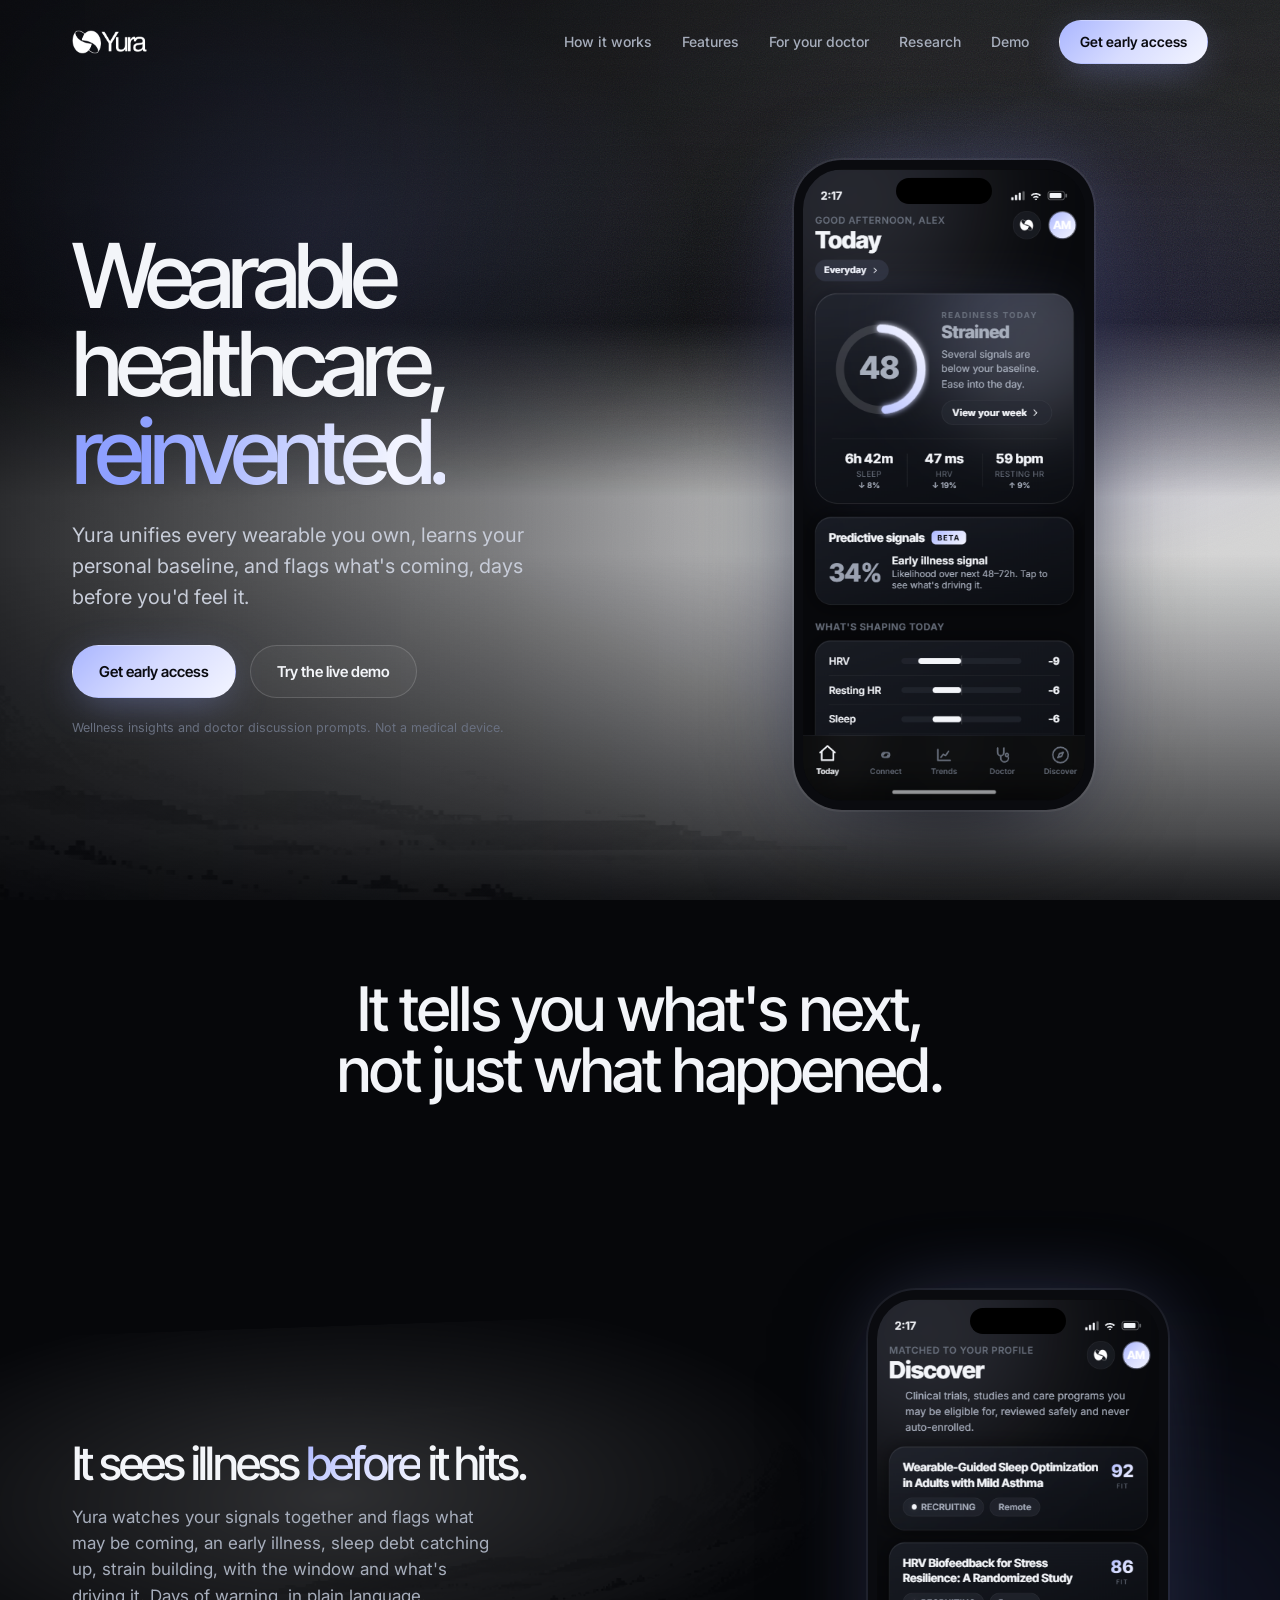
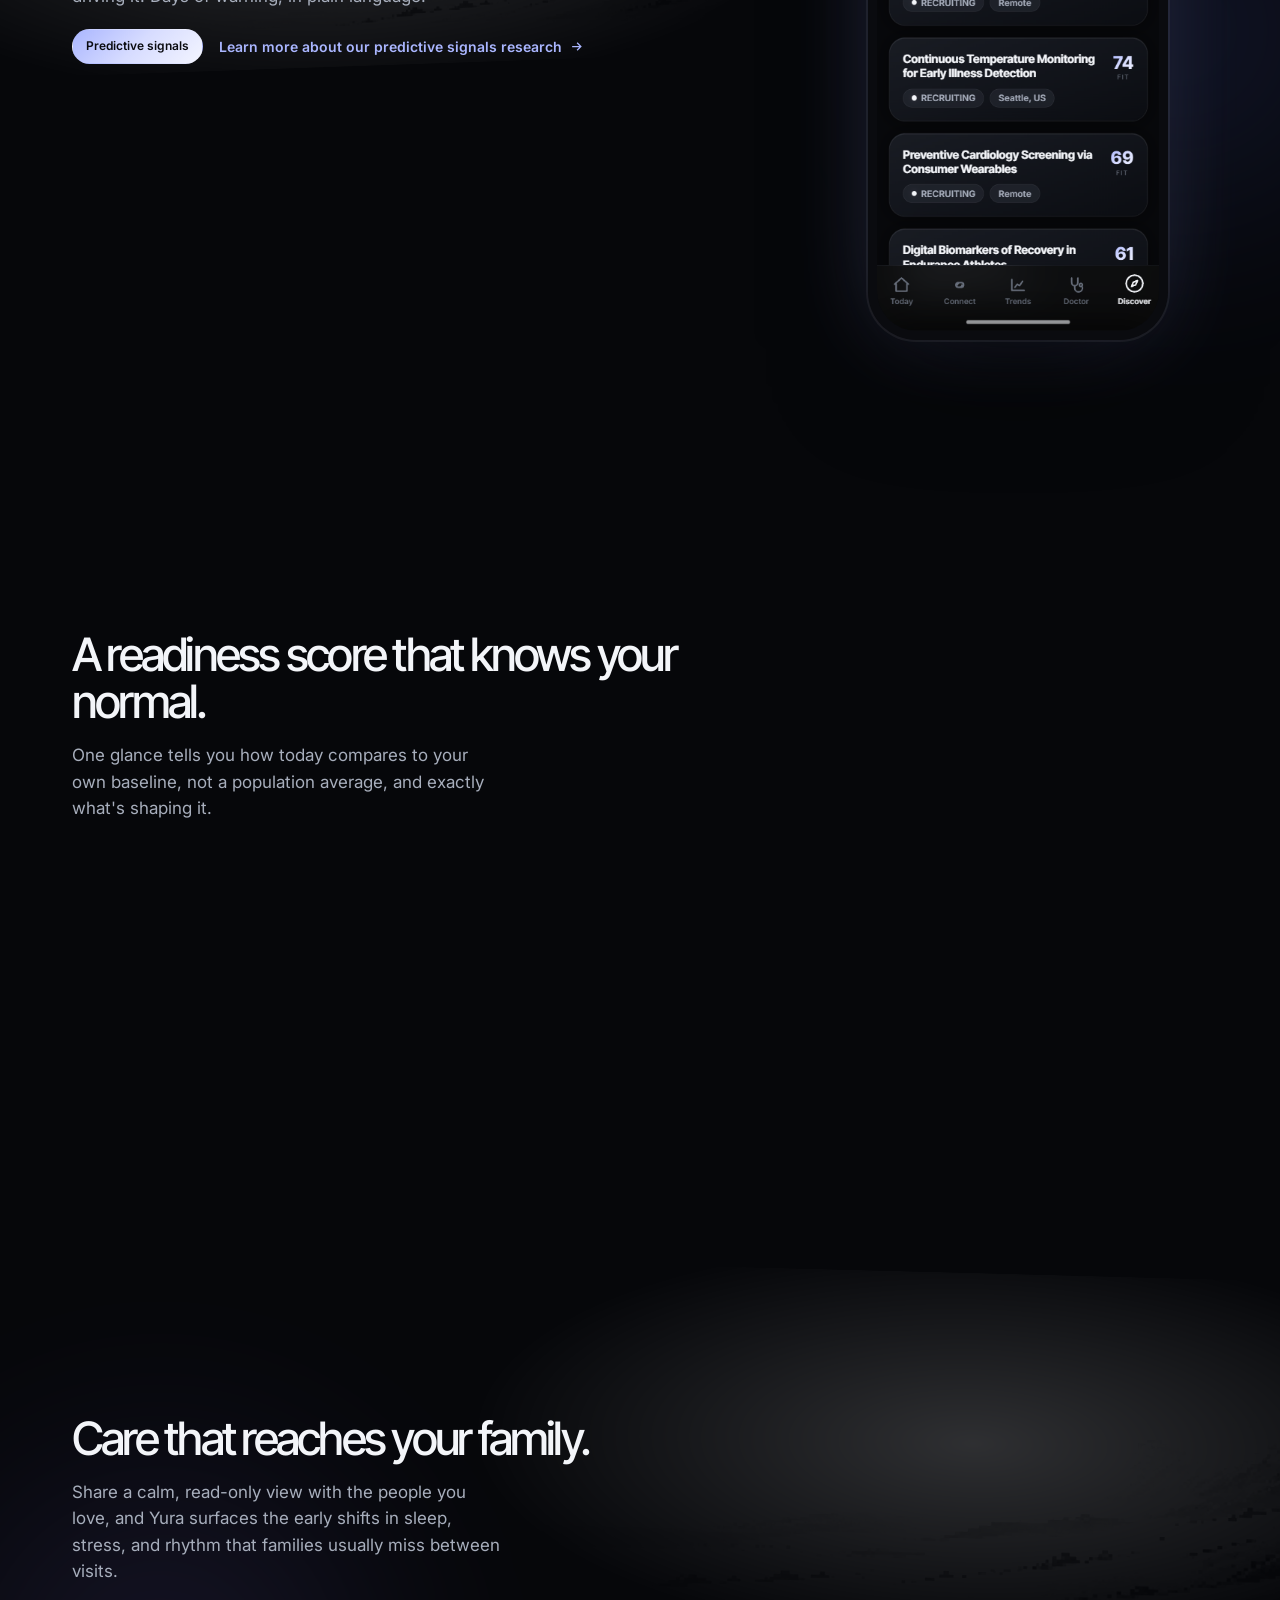
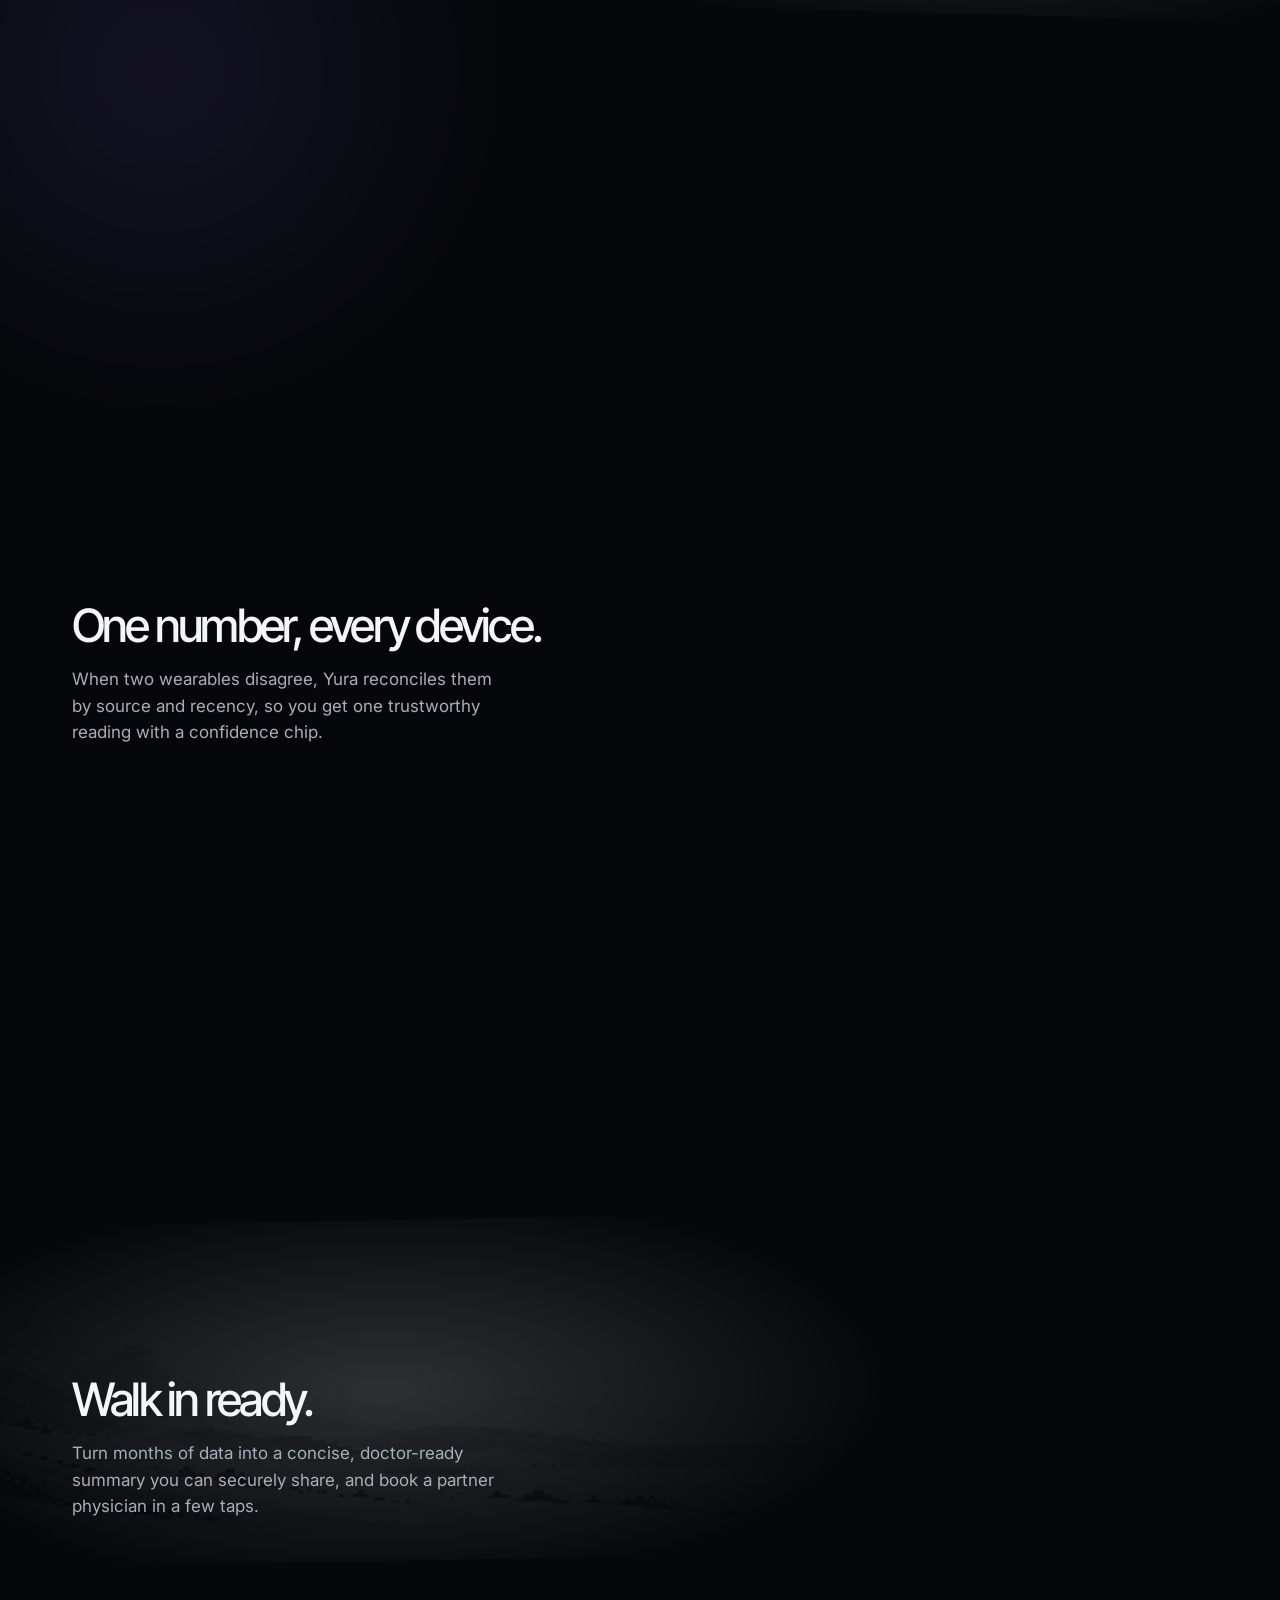
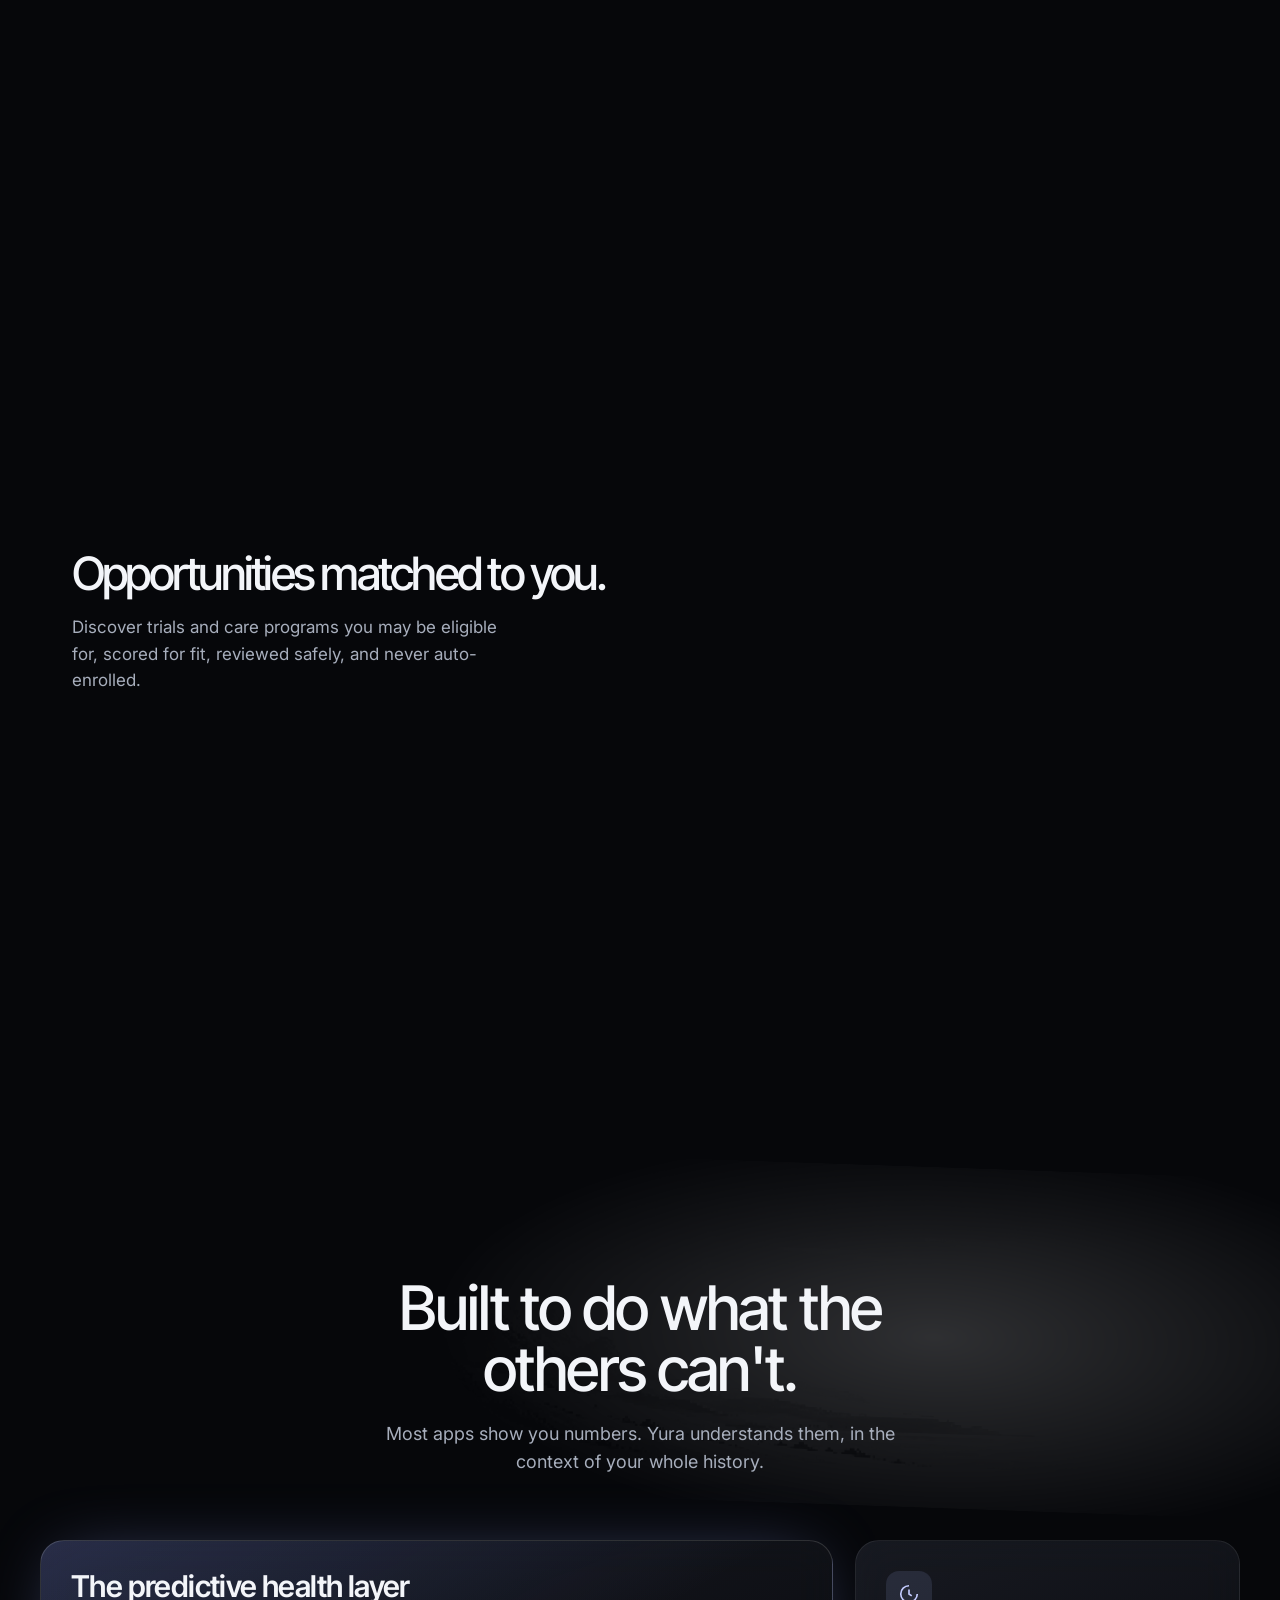
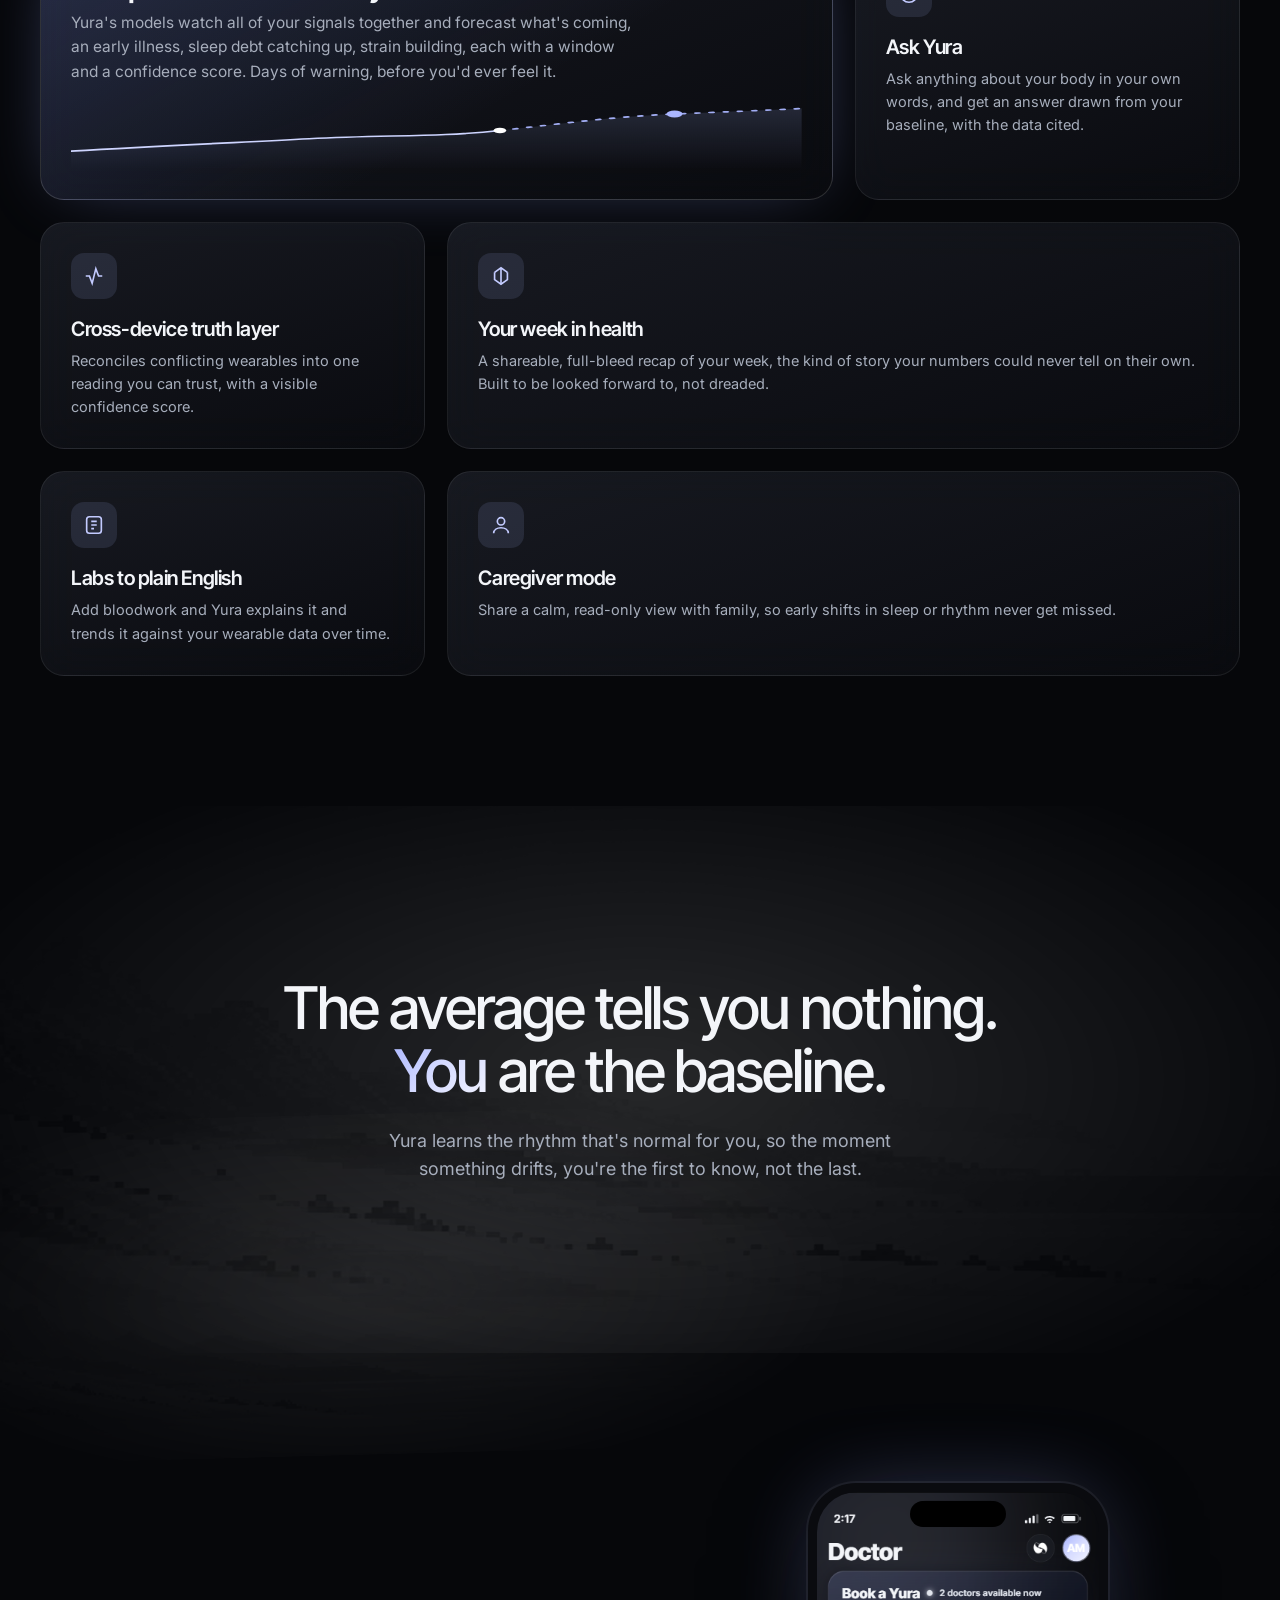
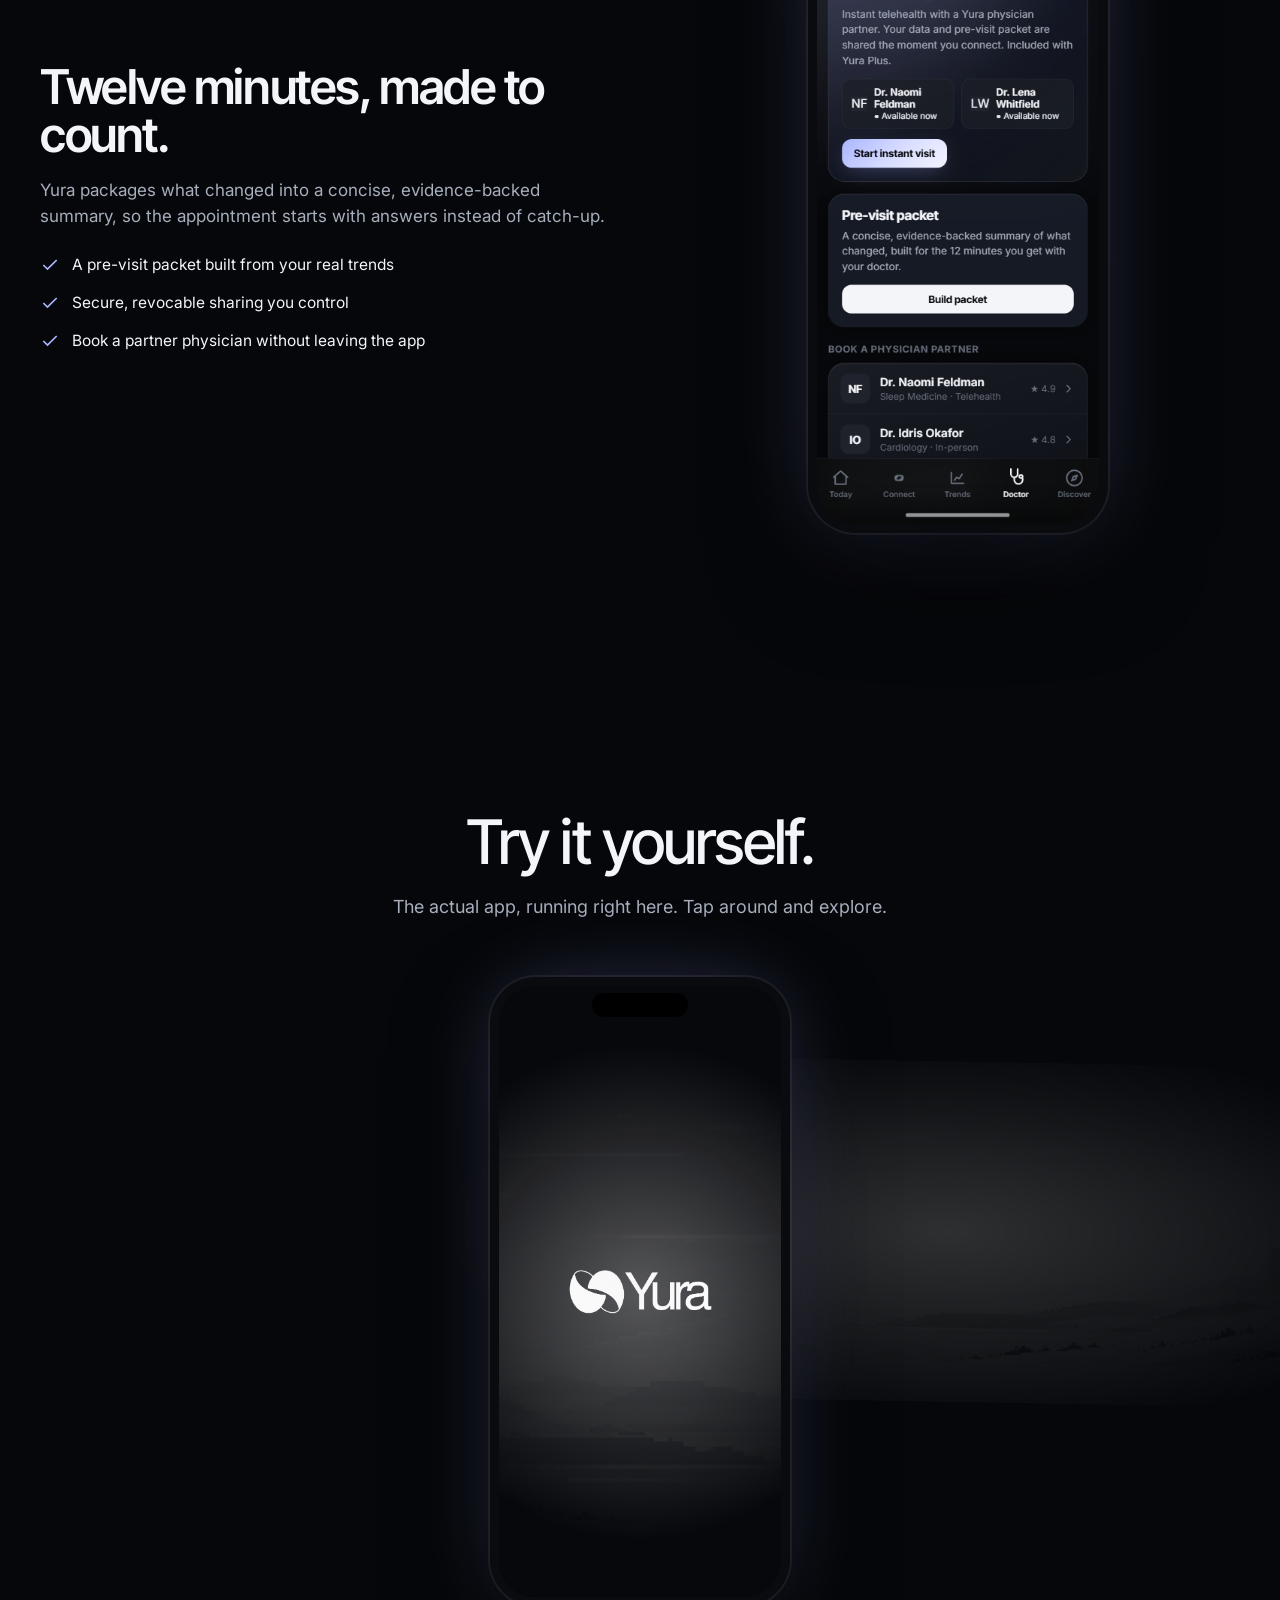
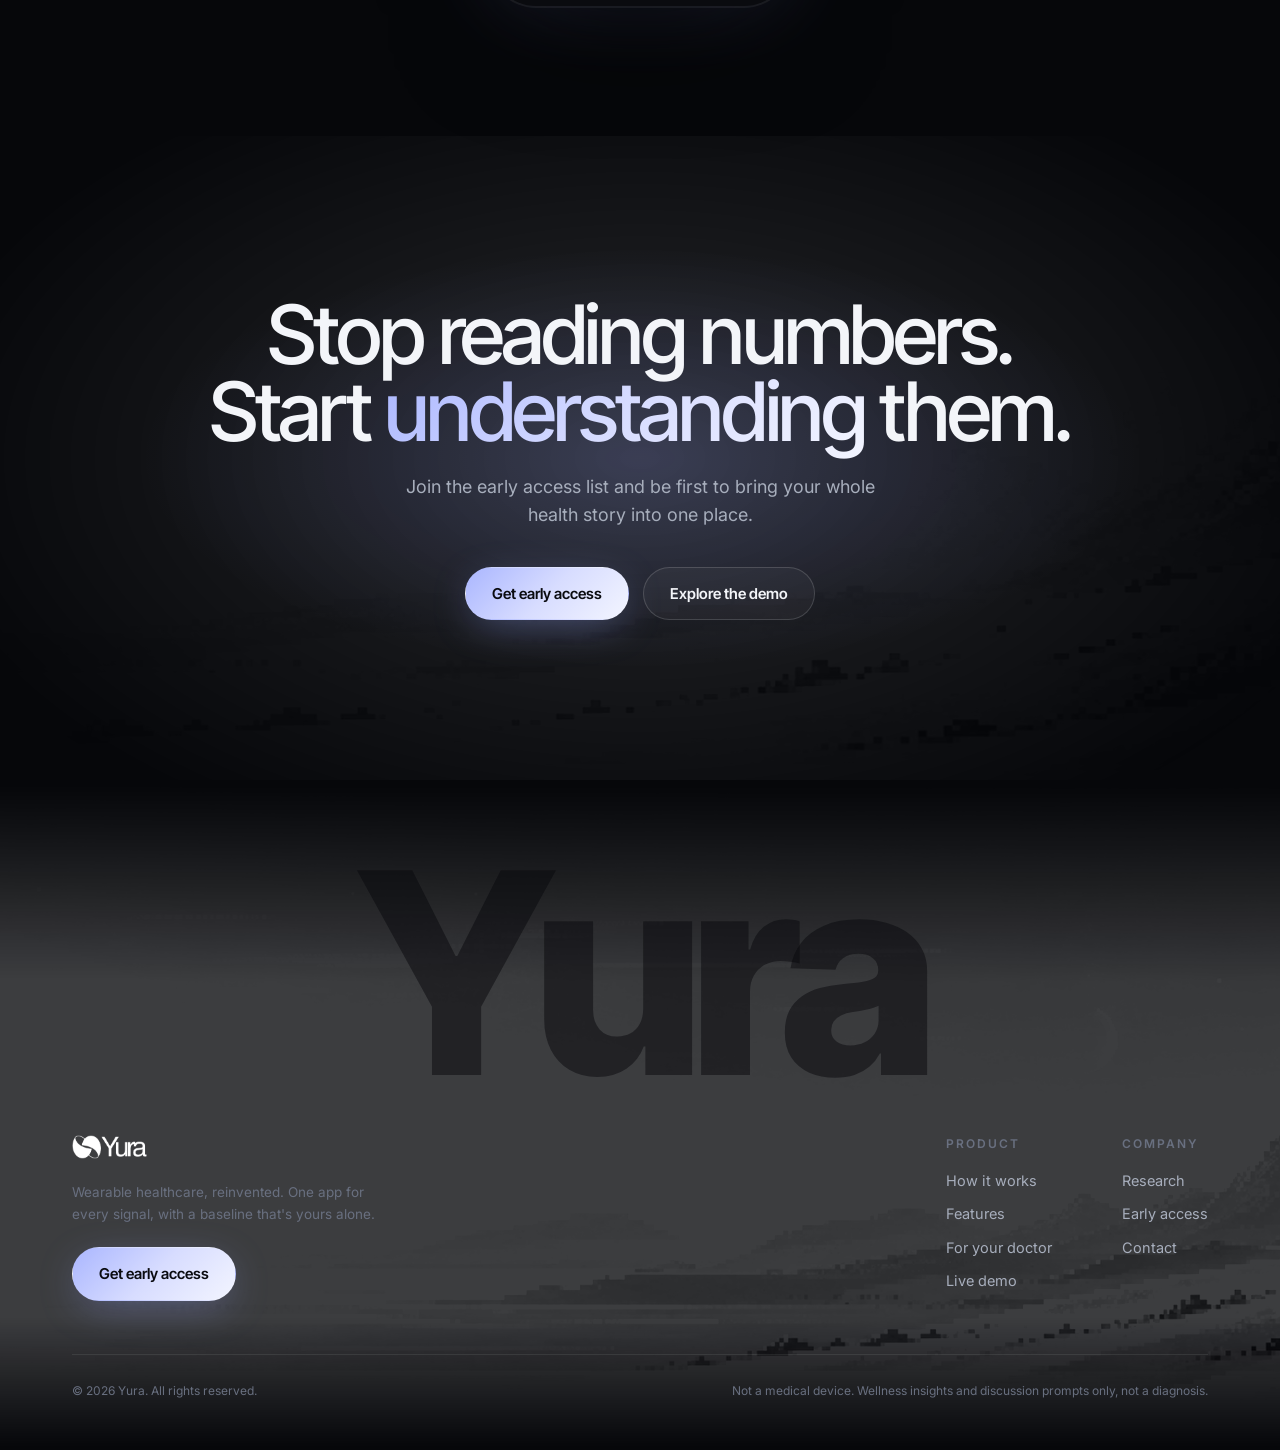
==== commit 1a9d38bf: "Fix mobile layout: unstick phone in scrollytelling, scale demo phone, proper spacing/font sizes on s" ====
--- a/index.html
+++ b/index.html
@@ -122,6 +122,32 @@
   .hero h1,.hero p.sub{text-align:center;margin-left:auto;margin-right:auto}
   .hero .row{justify-content:center}
 }
+@media(max-width:600px){
+  .hero{min-height:auto;padding:100px 0 40px}
+  .hero h1{font-size:38px}
+  .hero p.sub{font-size:15px}
+  .hero .row{flex-direction:column;align-items:center;gap:10px}
+  .hero-phone .phone{width:220px}
+  .pad{padding:70px 0}
+  .wrap{padding:0 18px}
+  .shead h2{font-size:28px}
+  .shead p{font-size:15px}
+  .statement{padding:90px 0}
+  .statement h2{font-size:26px}
+  .statement p{font-size:15px}
+  .split{gap:30px}
+  .split .copy h2{font-size:26px}
+  .split .copy p{font-size:15px}
+  footer .word{font-size:64px;margin-bottom:30px}
+  footer .cols{flex-direction:column;gap:30px}
+  footer .fnav{gap:40px}
+  footer .disc{flex-direction:column;gap:8px}
+  .fcard{padding:22px}
+  .fcard h3{font-size:17px}
+  .fcard p{font-size:13.5px}
+  .fcard.feat h3{font-size:20px}
+  .fcard.feat p{font-size:14px}
+}
 .scrollcue{position:absolute;bottom:24px;left:50%;transform:translateX(-50%);z-index:4;display:flex;flex-direction:column;align-items:center;gap:8px;color:var(--faint);font-size:11px;letter-spacing:.2em;text-transform:uppercase}
 .scrollcue .bar{width:1px;height:38px;background:linear-gradient(var(--line-2),transparent);position:relative;overflow:hidden}
 .scrollcue .bar::after{content:"";position:absolute;top:-40%;left:0;width:100%;height:40%;background:var(--ink);animation:cue 2s var(--ease) infinite}
@@ -166,9 +192,12 @@
 .step-link svg{transition:transform .25s var(--ease)}
 .step-link:hover{color:#d7dcff}.step-link:hover svg{transform:translateX(4px)}
 @media(max-width:860px){
-  .story-grid{grid-template-columns:1fr}
-  .story-sticky{position:sticky;order:1;height:auto;top:80px;margin-bottom:30px}
-  .story-steps{order:2}.step{min-height:auto;padding:40px 0;opacity:1}
+  .story-grid{grid-template-columns:1fr;gap:20px}
+  .story-sticky{position:relative!important;order:1;height:auto;top:auto!important;margin:0 auto 10px}
+  .story-sticky .phone{width:220px}
+  .story-steps{order:2}.step{min-height:auto;padding:36px 0;opacity:1}
+  .step h3{font-size:24px}
+  .step p{font-size:15px;max-width:100%}
 }
 
 /* feature cards */
@@ -219,6 +248,13 @@
 .demo-phone .notch{position:absolute;top:16px;left:50%;transform:translateX(-50%);width:96px;height:24px;background:#000;border-radius:16px;z-index:5}
 .demo-phone .screen{position:relative;width:282px;height:611px;border-radius:38px;overflow:hidden;background:#0a0b0f}
 .demo-phone iframe{width:393px;height:852px;border:0;display:block;transform:scale(.7176);transform-origin:top left}
+@media(max-width:600px){
+  .demo{padding:80px 0}
+  .demo-phone{width:260px;height:546px;border-radius:40px;padding:8px}
+  .demo-phone .screen{width:244px;height:530px;border-radius:33px}
+  .demo-phone iframe{width:393px;height:852px;transform:scale(.6214);transform-origin:top left}
+  .demo-phone .notch{width:80px;height:22px;top:14px}
+}
 
 /* CTA */
 .cta{padding:160px 0;text-align:center;position:relative;overflow:hidden}
@@ -227,6 +263,12 @@
 .cta h2{font-size:clamp(36px,6.4vw,92px);letter-spacing:-.04em;line-height:.95}
 .cta p{color:var(--dim);font-size:18px;margin:22px auto 0;max-width:480px}
 .cta .row{display:flex;gap:14px;justify-content:center;margin-top:38px;flex-wrap:wrap}
+@media(max-width:600px){
+  .cta{padding:100px 0}
+  .cta h2{font-size:32px;line-height:1.05}
+  .cta p{font-size:15px}
+  .cta .row{flex-direction:column;align-items:center;gap:10px}
+}
 
 /* footer */
 footer{padding:80px 0 50px;position:relative;overflow:hidden;z-index:2}
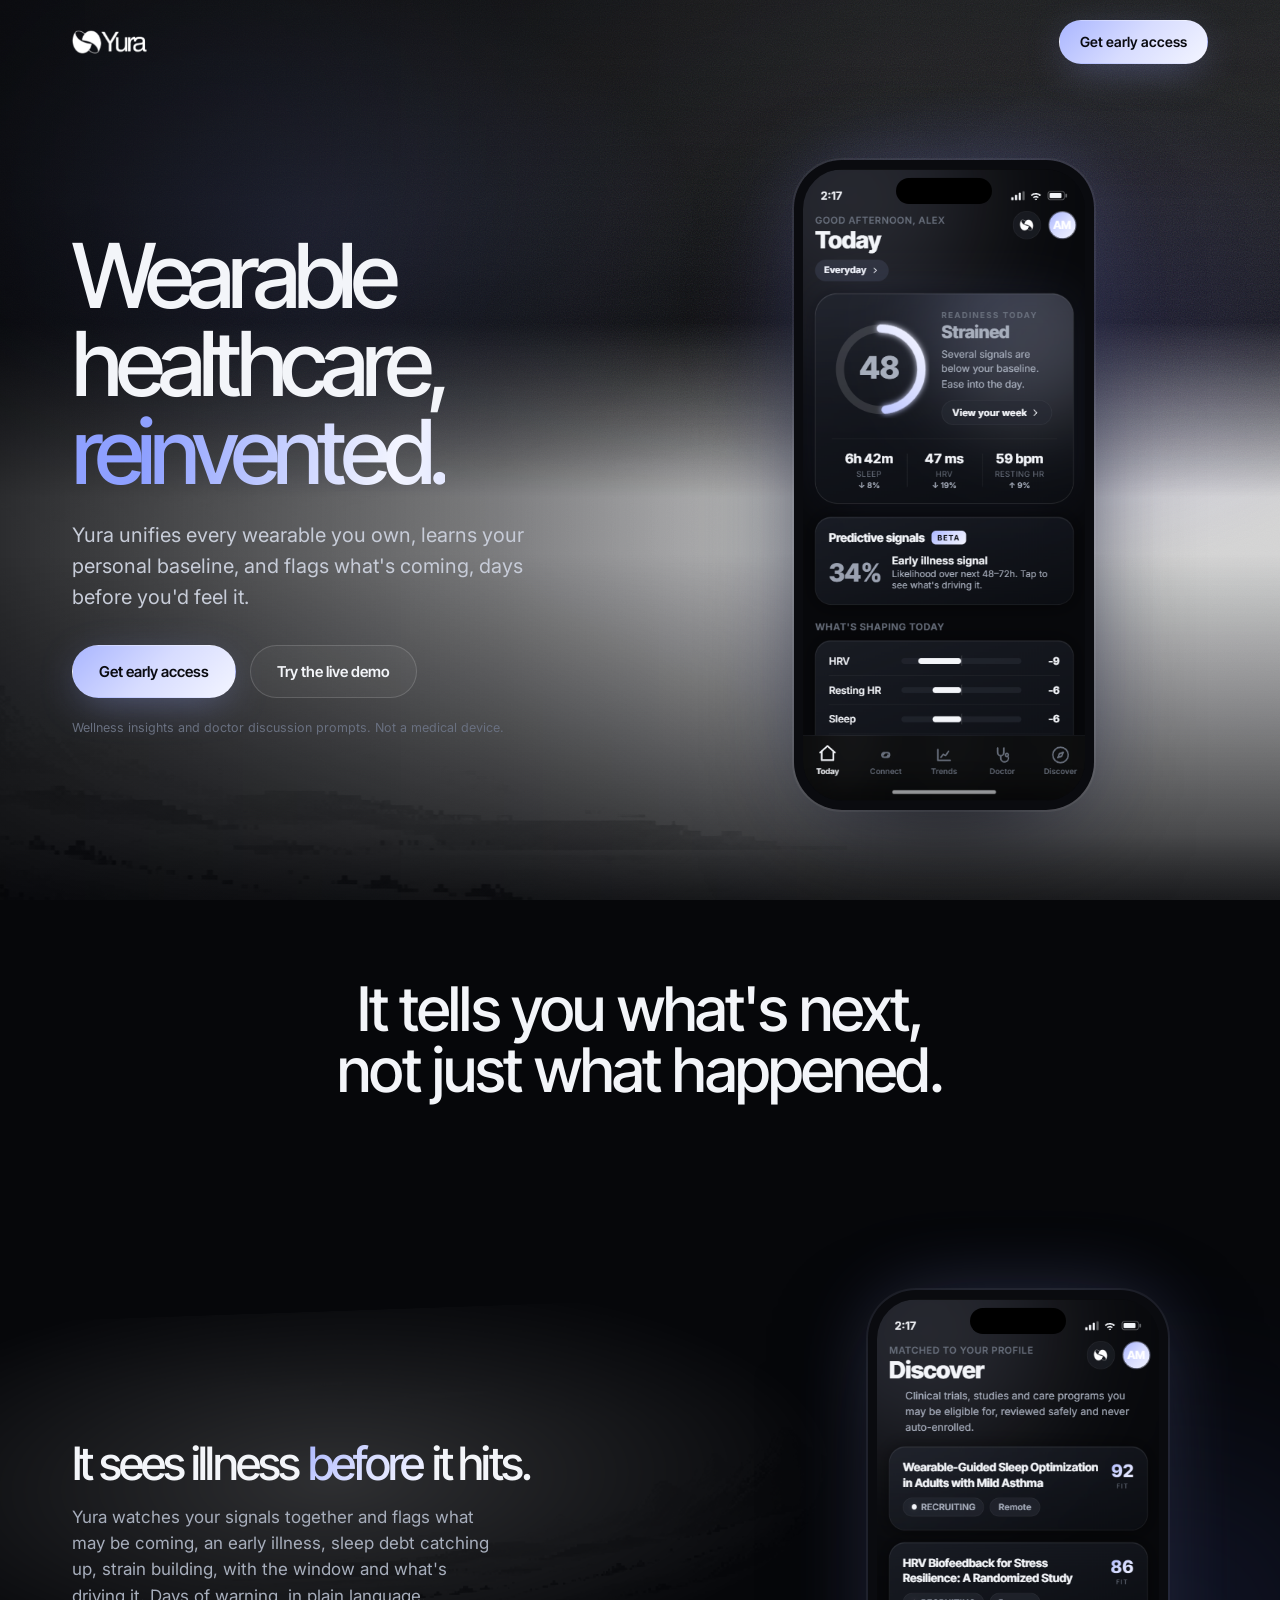
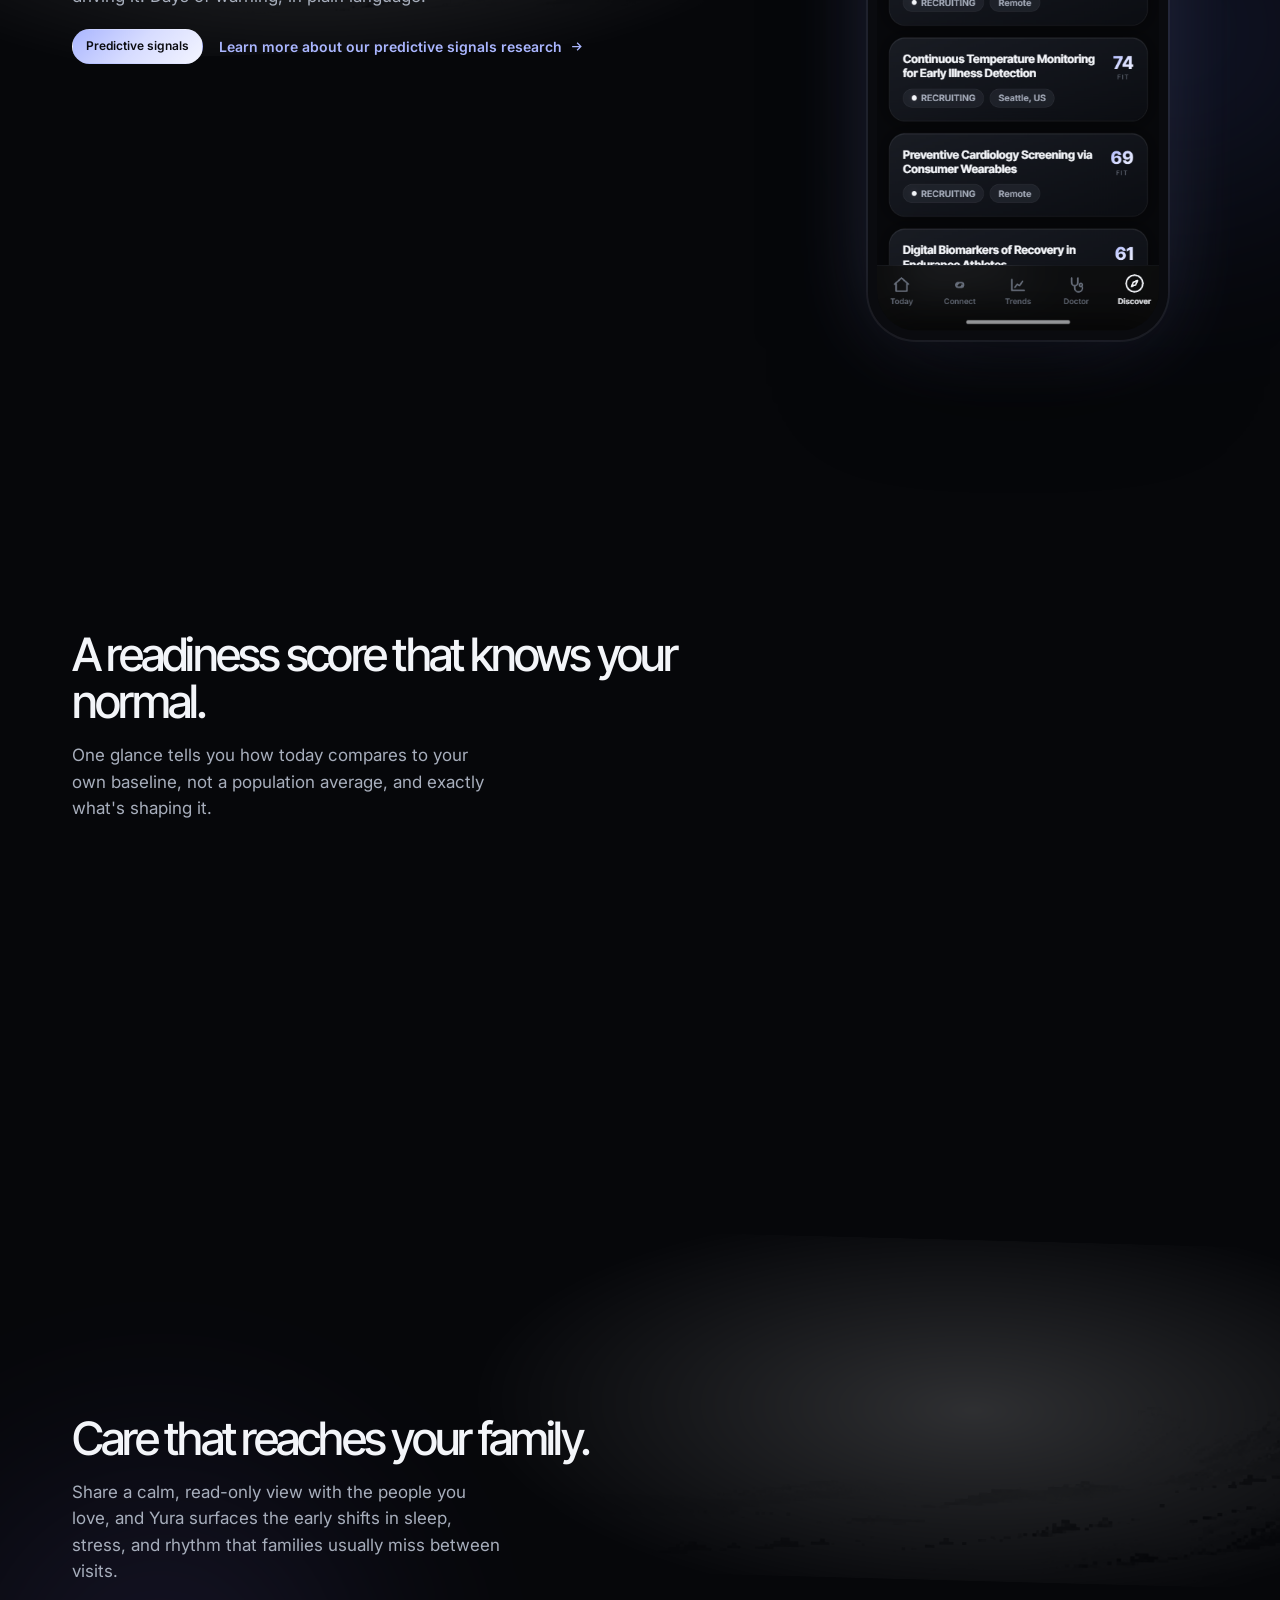
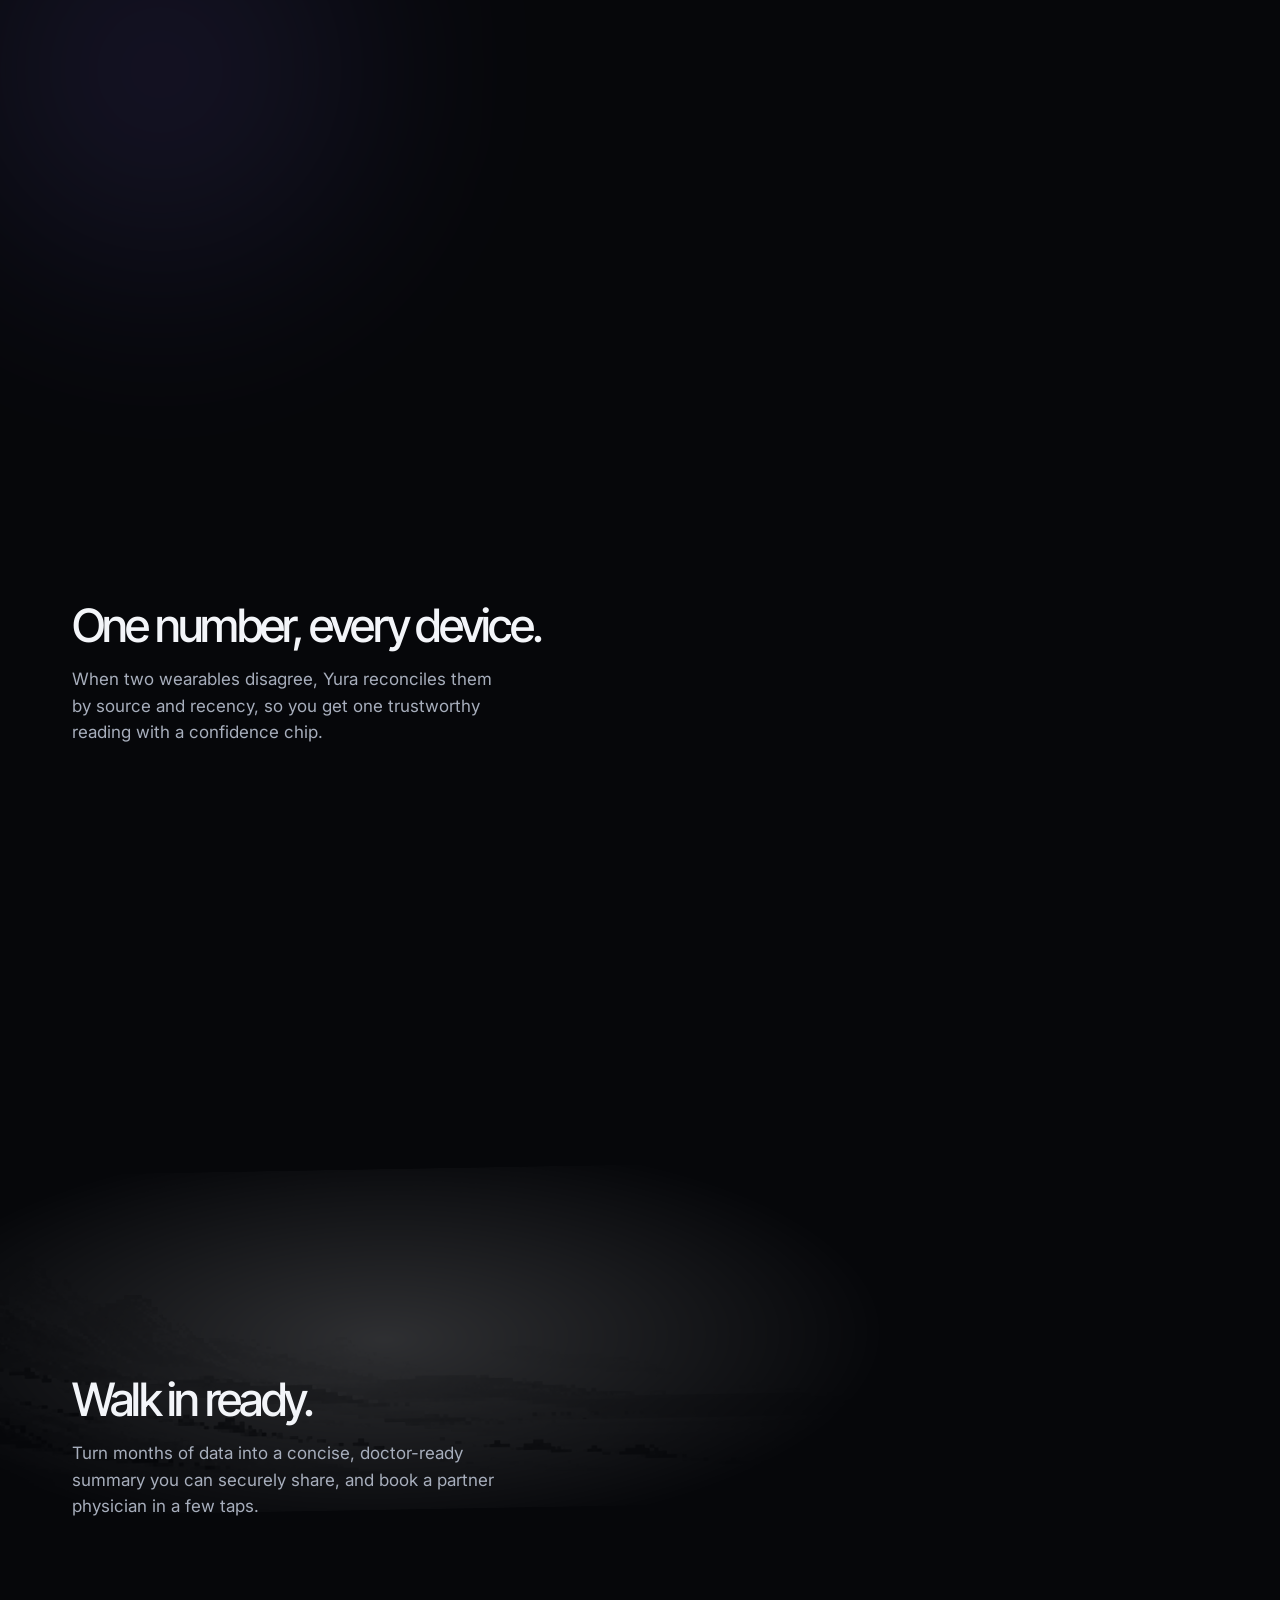
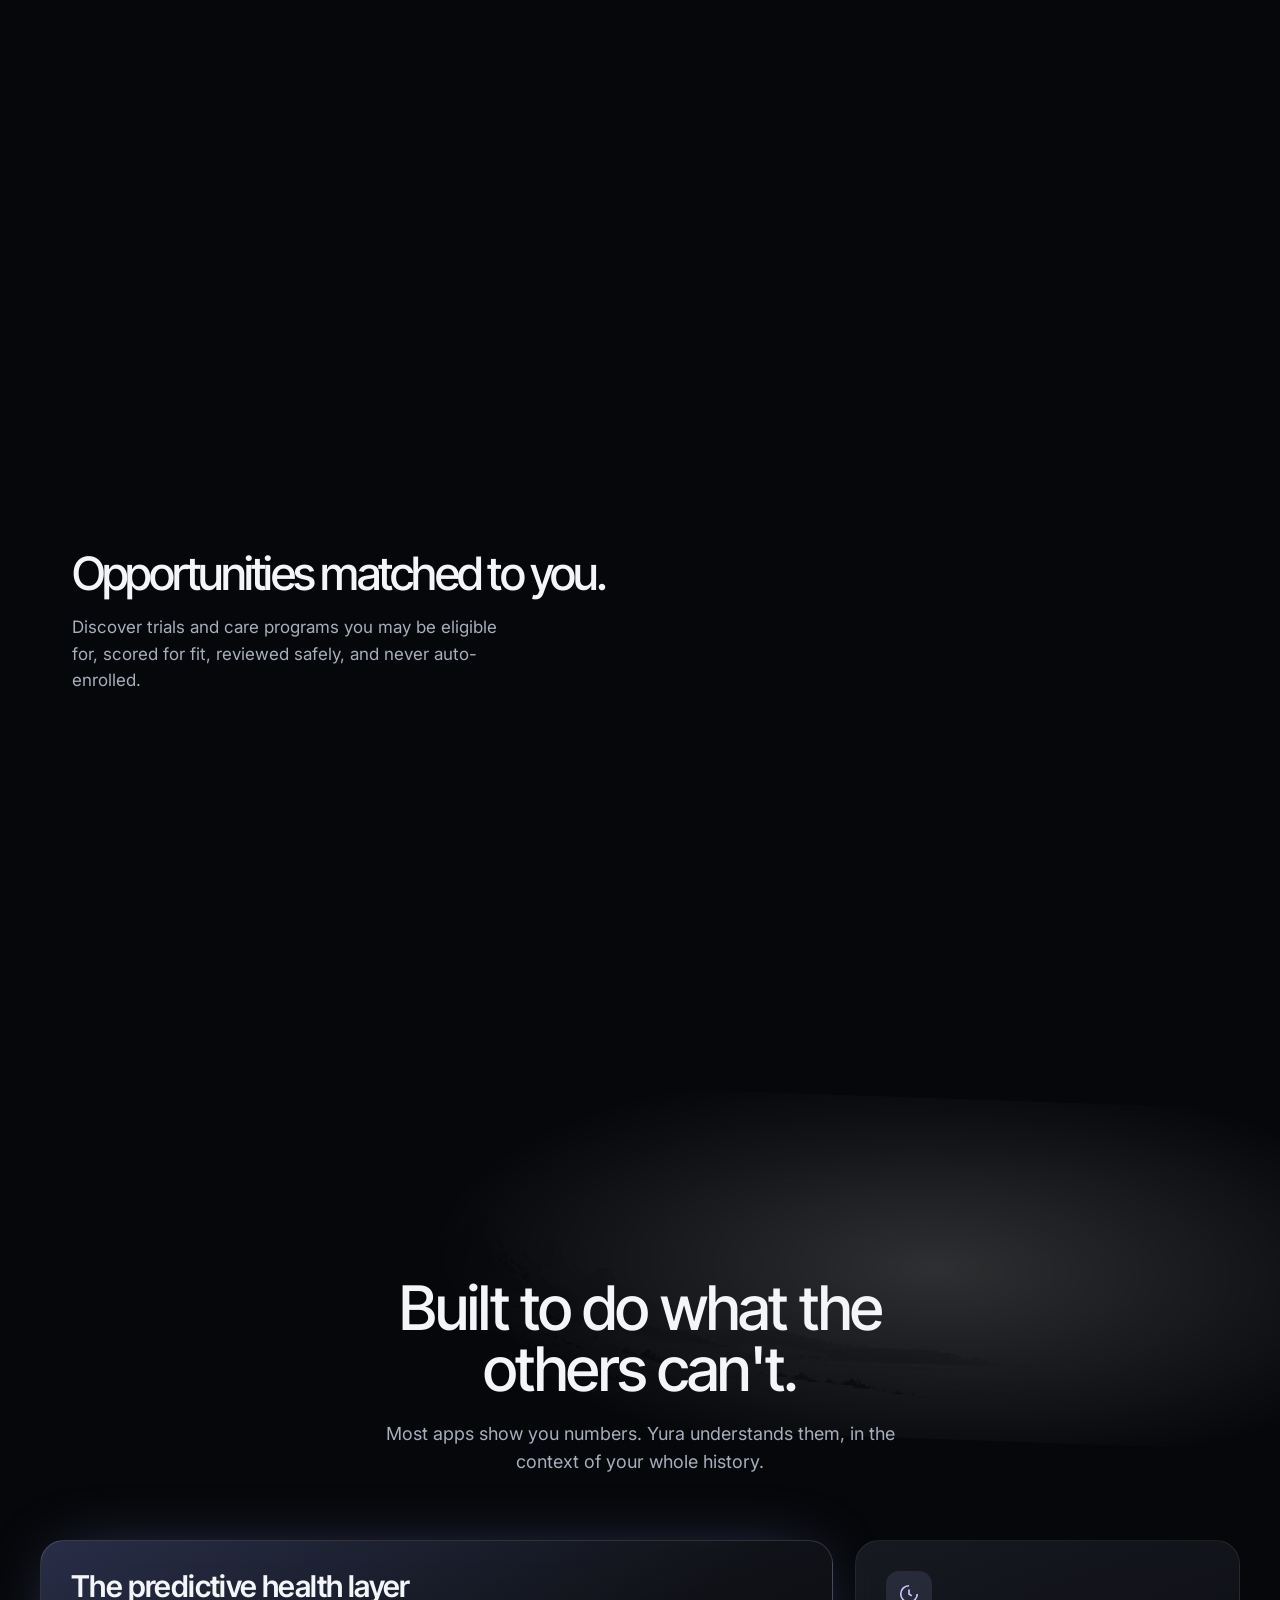
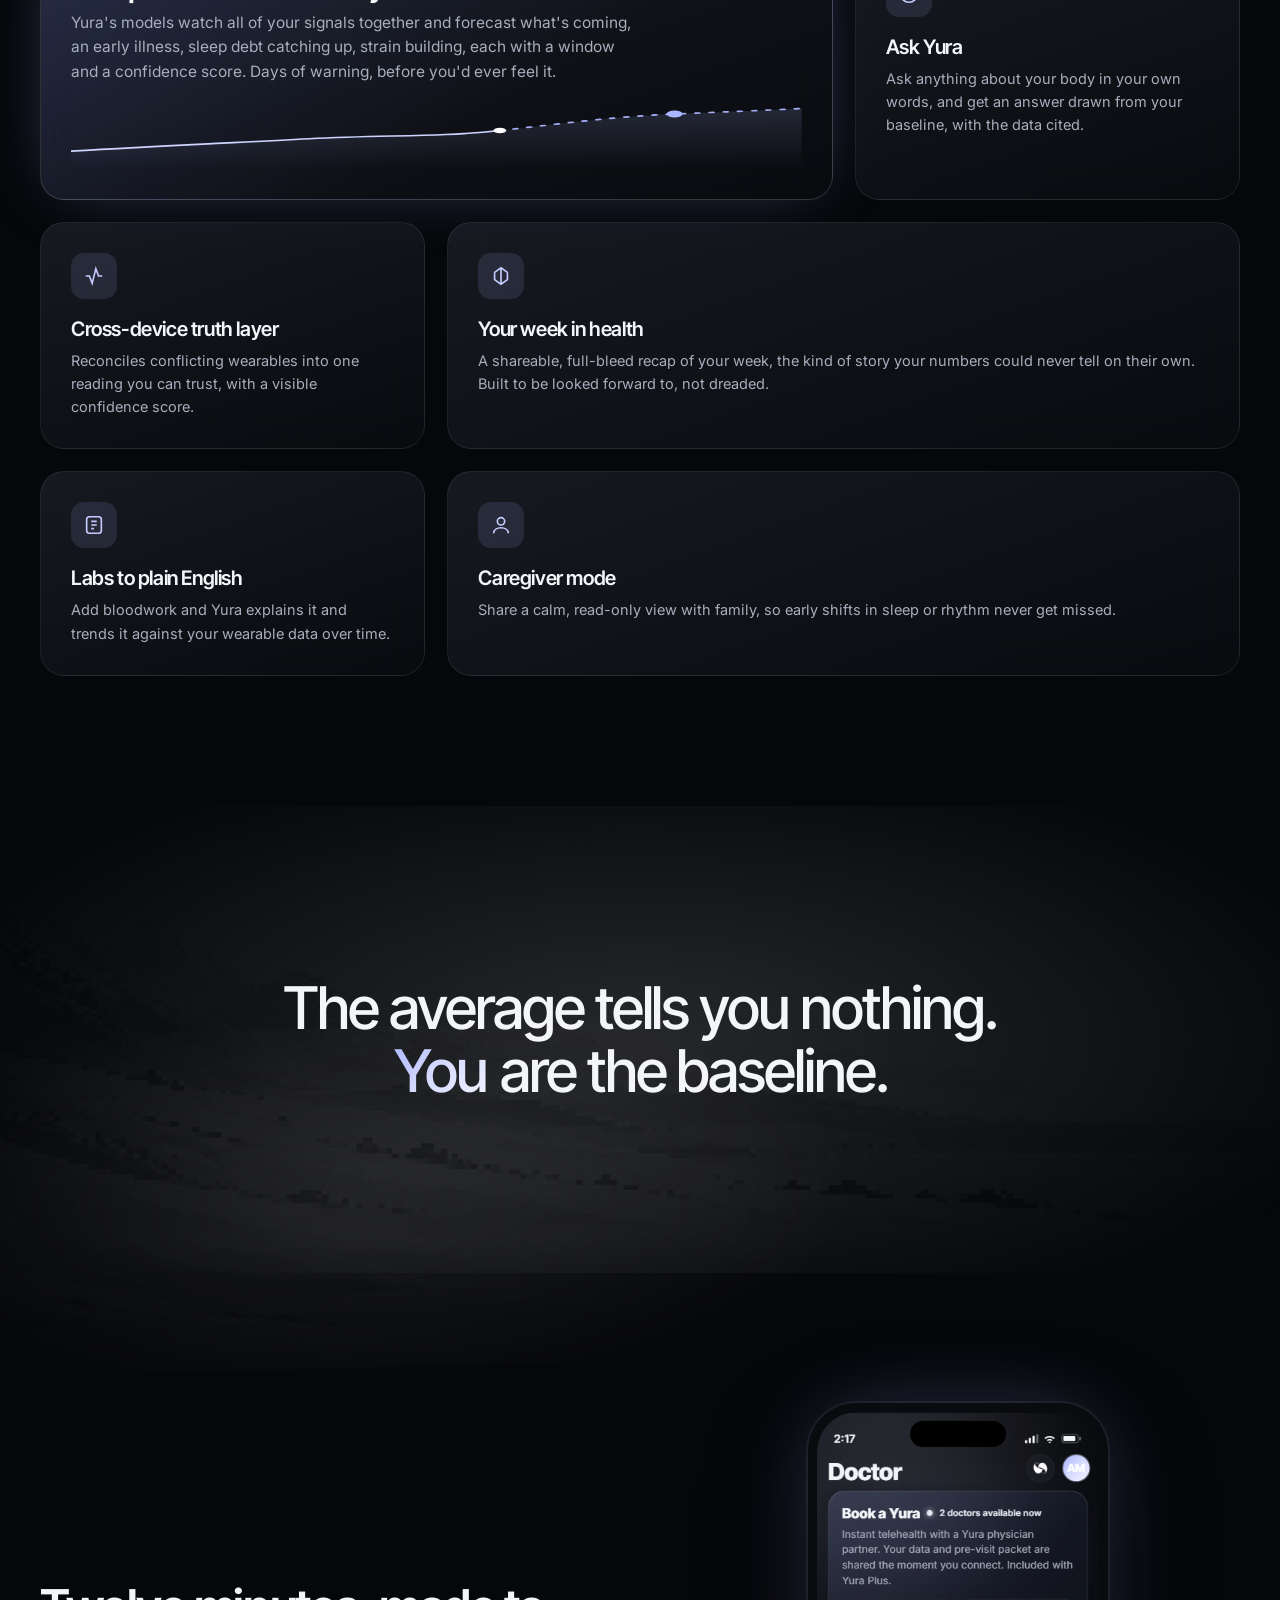
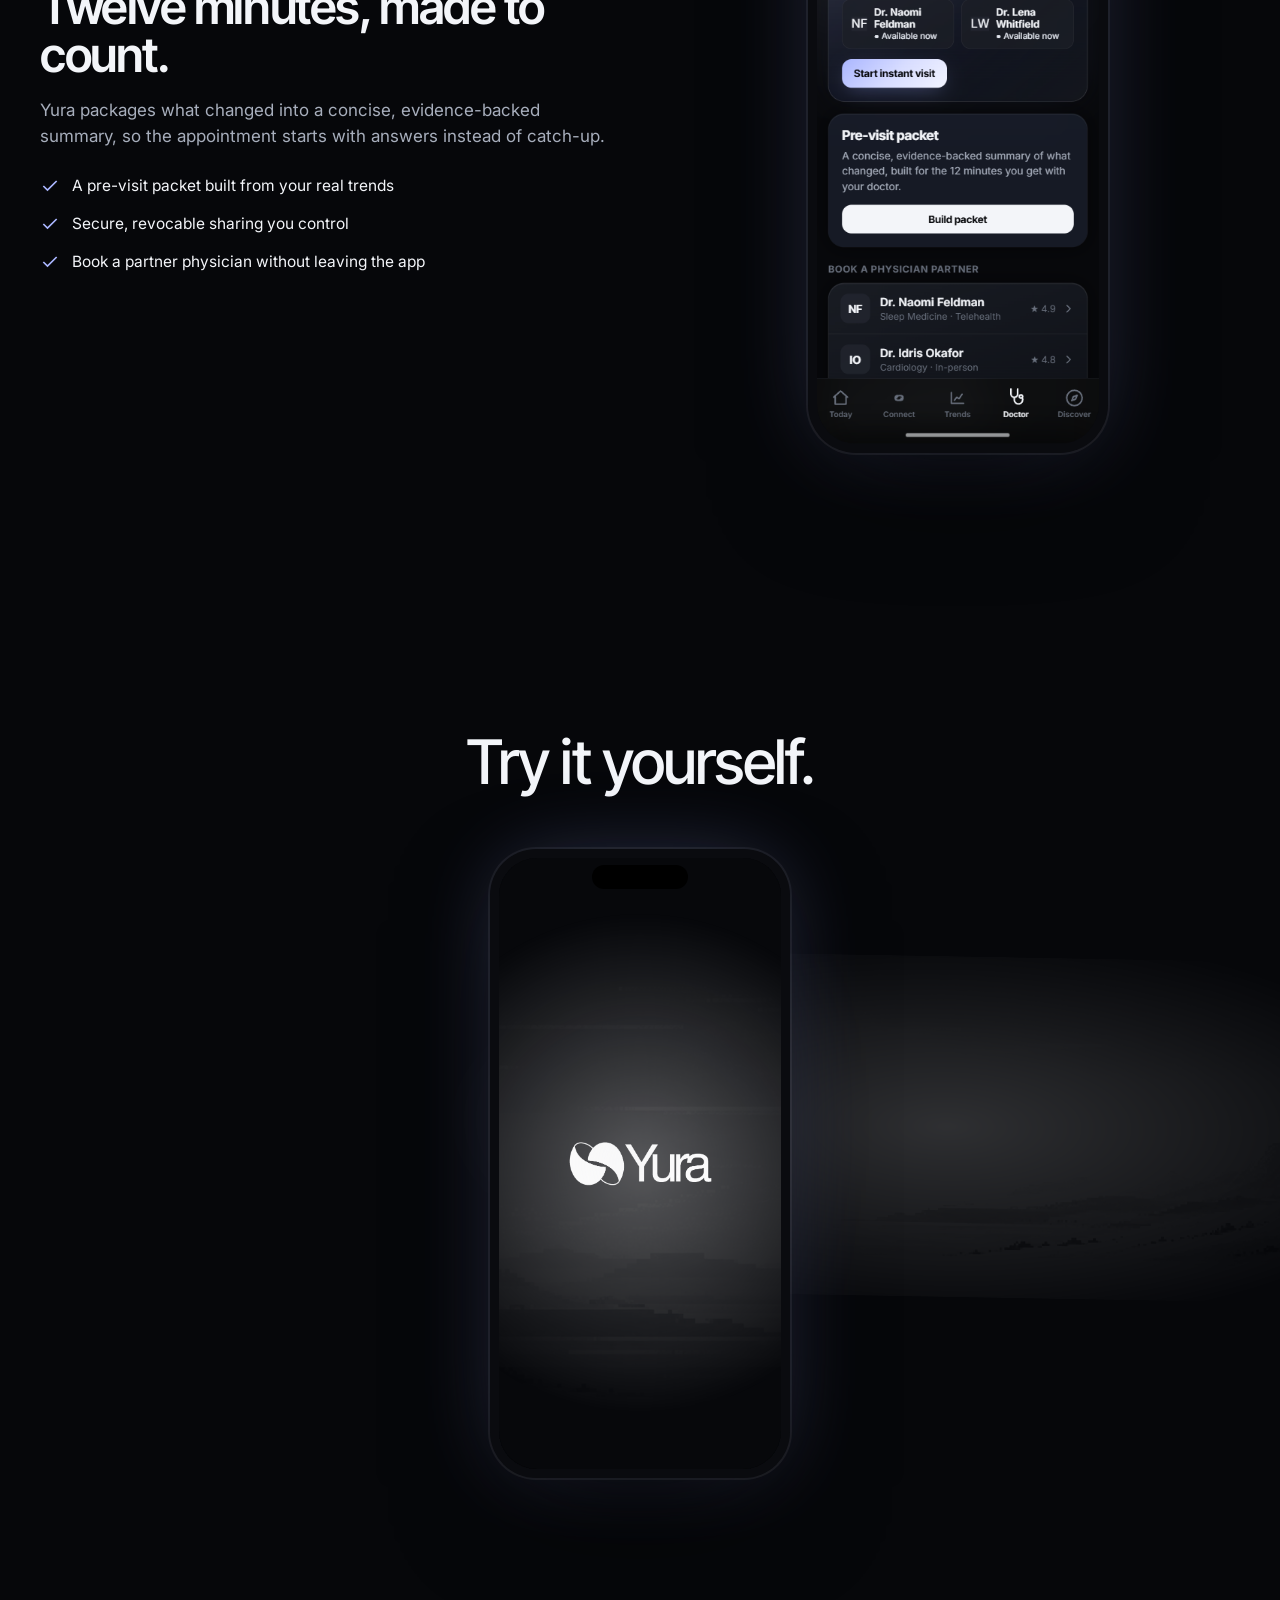
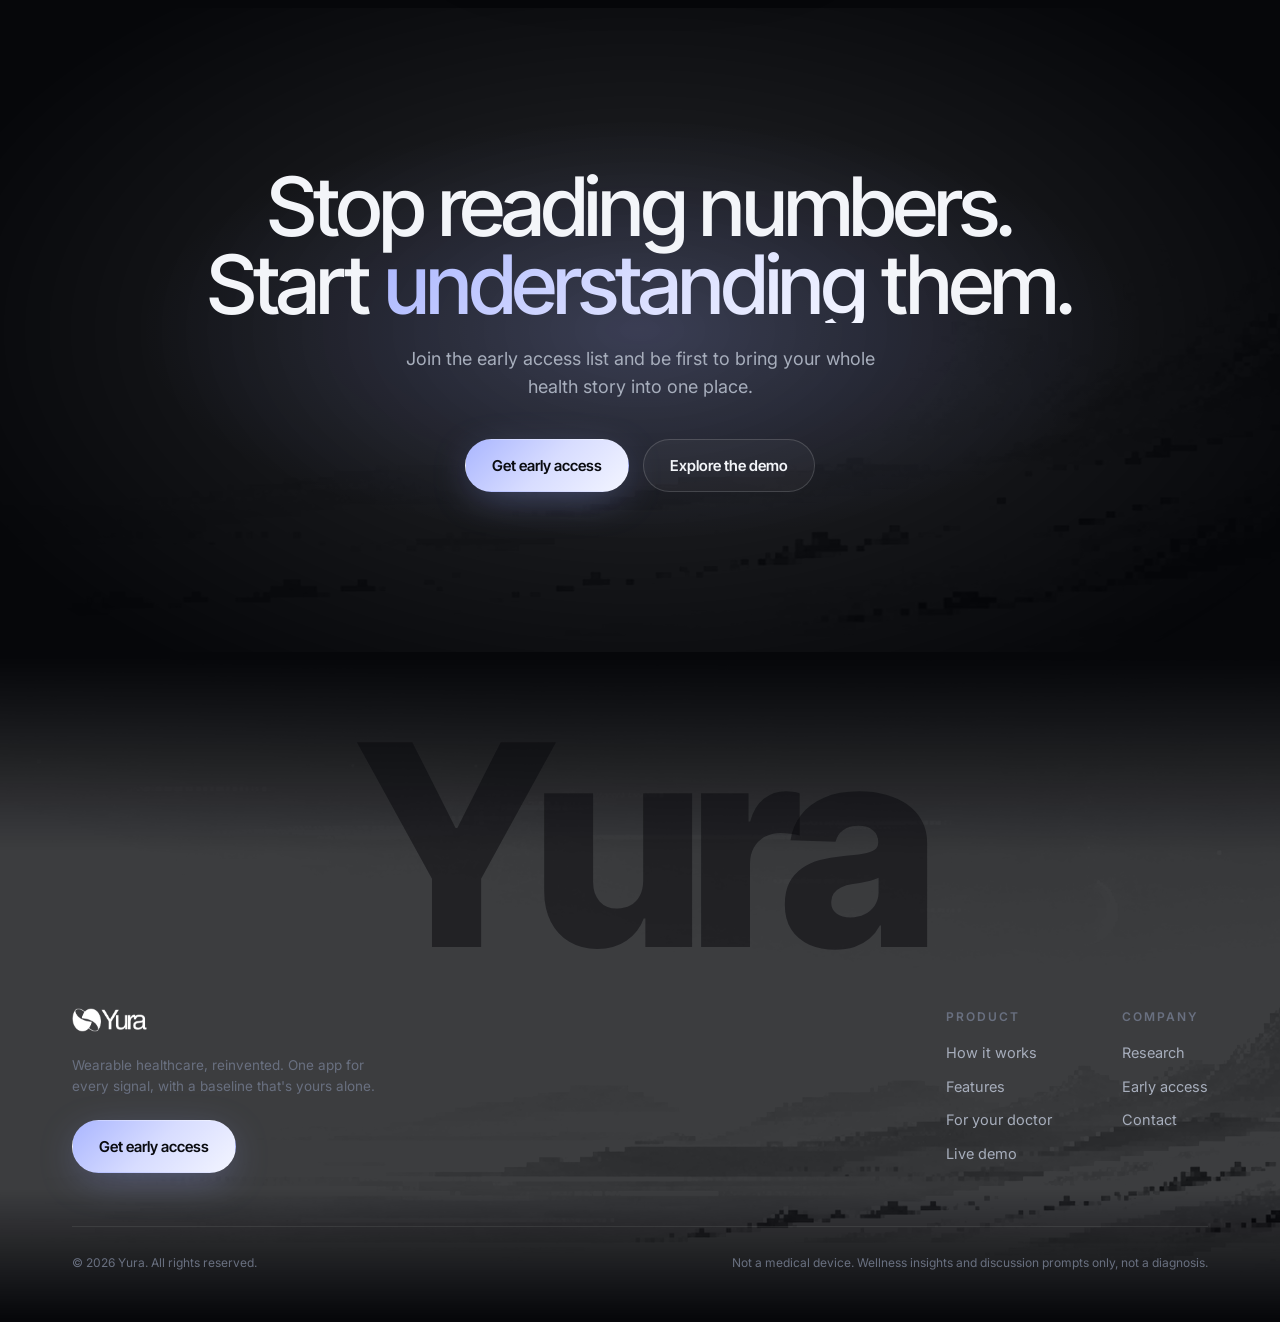
==== commit 02f730d1: "Fix phone screenshot clipping (object-position:top), fix favicon padding, remove nav links, remove e" ====
--- a/index.html
+++ b/index.html
@@ -5,7 +5,7 @@
 <meta name="viewport" content="width=device-width, initial-scale=1.0" />
 <title>Yura · Wearable healthcare, reinvented</title>
 <meta name="description" content="Yura connects every wearable you own, learns your personal baseline, and predicts what's coming before it hits. Your health, in context." />
-<link rel="icon" href="img/mark-black.png" />
+<link rel="icon" href="img/favicon.png" />
 <link rel="preconnect" href="https://fonts.googleapis.com" />
 <link rel="preconnect" href="https://fonts.gstatic.com" crossorigin />
 <link href="https://fonts.googleapis.com/css2?family=Inter+Tight:wght@400;500;600;700;800;900&family=Inter:wght@400;500;600&display=swap" rel="stylesheet" />
@@ -38,7 +38,7 @@
 h1,h2,h3{font-family:var(--disp);letter-spacing:-.03em;line-height:1.0;font-weight:600}
 /* major headings: super-tight tracking */
 .hero h1,.shead h2,.statement h2,.cta h2,.story .step h3,footer .word{font-family:var(--head);font-weight:500;letter-spacing:-.06em}
-.grad{background:var(--iris);-webkit-background-clip:text;background-clip:text;color:transparent}
+.grad{background:var(--iris);-webkit-background-clip:text;background-clip:text;color:transparent;padding:0 2px;display:inline-block}
 .shine{background:var(--shine);background-size:220% auto;-webkit-background-clip:text;background-clip:text;color:transparent;animation:shine 6s linear infinite}
 @keyframes shine{to{background-position:220% center}}
 .eyebrow{font-family:var(--sans);font-weight:600;font-size:12px;letter-spacing:.22em;text-transform:uppercase;color:var(--faint)}
@@ -157,7 +157,7 @@
 .phone{position:relative;width:300px;aspect-ratio:393/852;border-radius:48px;background:#0a0b0f;
   box-shadow:0 0 0 2px rgba(255,255,255,.06),0 40px 120px -30px rgba(0,0,0,.9),0 0 90px -20px var(--glow);padding:9px}
 .phone .glass-shot{position:absolute;inset:9px;border-radius:40px;overflow:hidden;background:#0a0b0f}
-.phone img{position:absolute;inset:0;width:100%;height:100%;object-fit:cover;opacity:0;transition:opacity .7s var(--ease)}
+.phone img{position:absolute;inset:0;width:100%;height:100%;object-fit:cover;object-position:top;opacity:0;transition:opacity .7s var(--ease)}
 .phone img.on{opacity:1}
 .phone .notch{position:absolute;top:18px;left:50%;transform:translateX(-50%);width:96px;height:26px;background:#000;border-radius:16px;z-index:3}
 
@@ -306,11 +306,6 @@
   <div class="in">
     <a href="#top"><img class="logo" src="img/logo-white.png" alt="Yura" /></a>
     <div class="links">
-      <a href="#how">How it works</a>
-      <a href="#features">Features</a>
-      <a href="#doctor">For your doctor</a>
-      <a href="research.html">Research</a>
-      <a href="#demo">Demo</a>
       <a class="btn btn-iris cta" href="signup.html" style="padding:10px 20px;font-size:14px">Get early access</a>
     </div>
   </div>
@@ -449,7 +444,6 @@
   <div class="sec-land" style="background-image:url('img/land-d.png')"></div>
   <div class="in rev">
     <h2>The average tells you nothing.<br><span class="grad">You</span> are the baseline.</h2>
-    <p>Yura learns the rhythm that's normal for you, so the moment something drifts, you're the first to know, not the last.</p>
   </div>
 </section>
 
@@ -475,7 +469,6 @@
 <section class="demo wrap" id="demo">
   <div class="shead rev" style="padding-bottom:0">
     <h2>Try it yourself.</h2>
-    <p>The actual app, running right here. Tap around and explore.</p>
   </div>
   <div class="demo-phone rev d1">
     <div class="notch"></div>
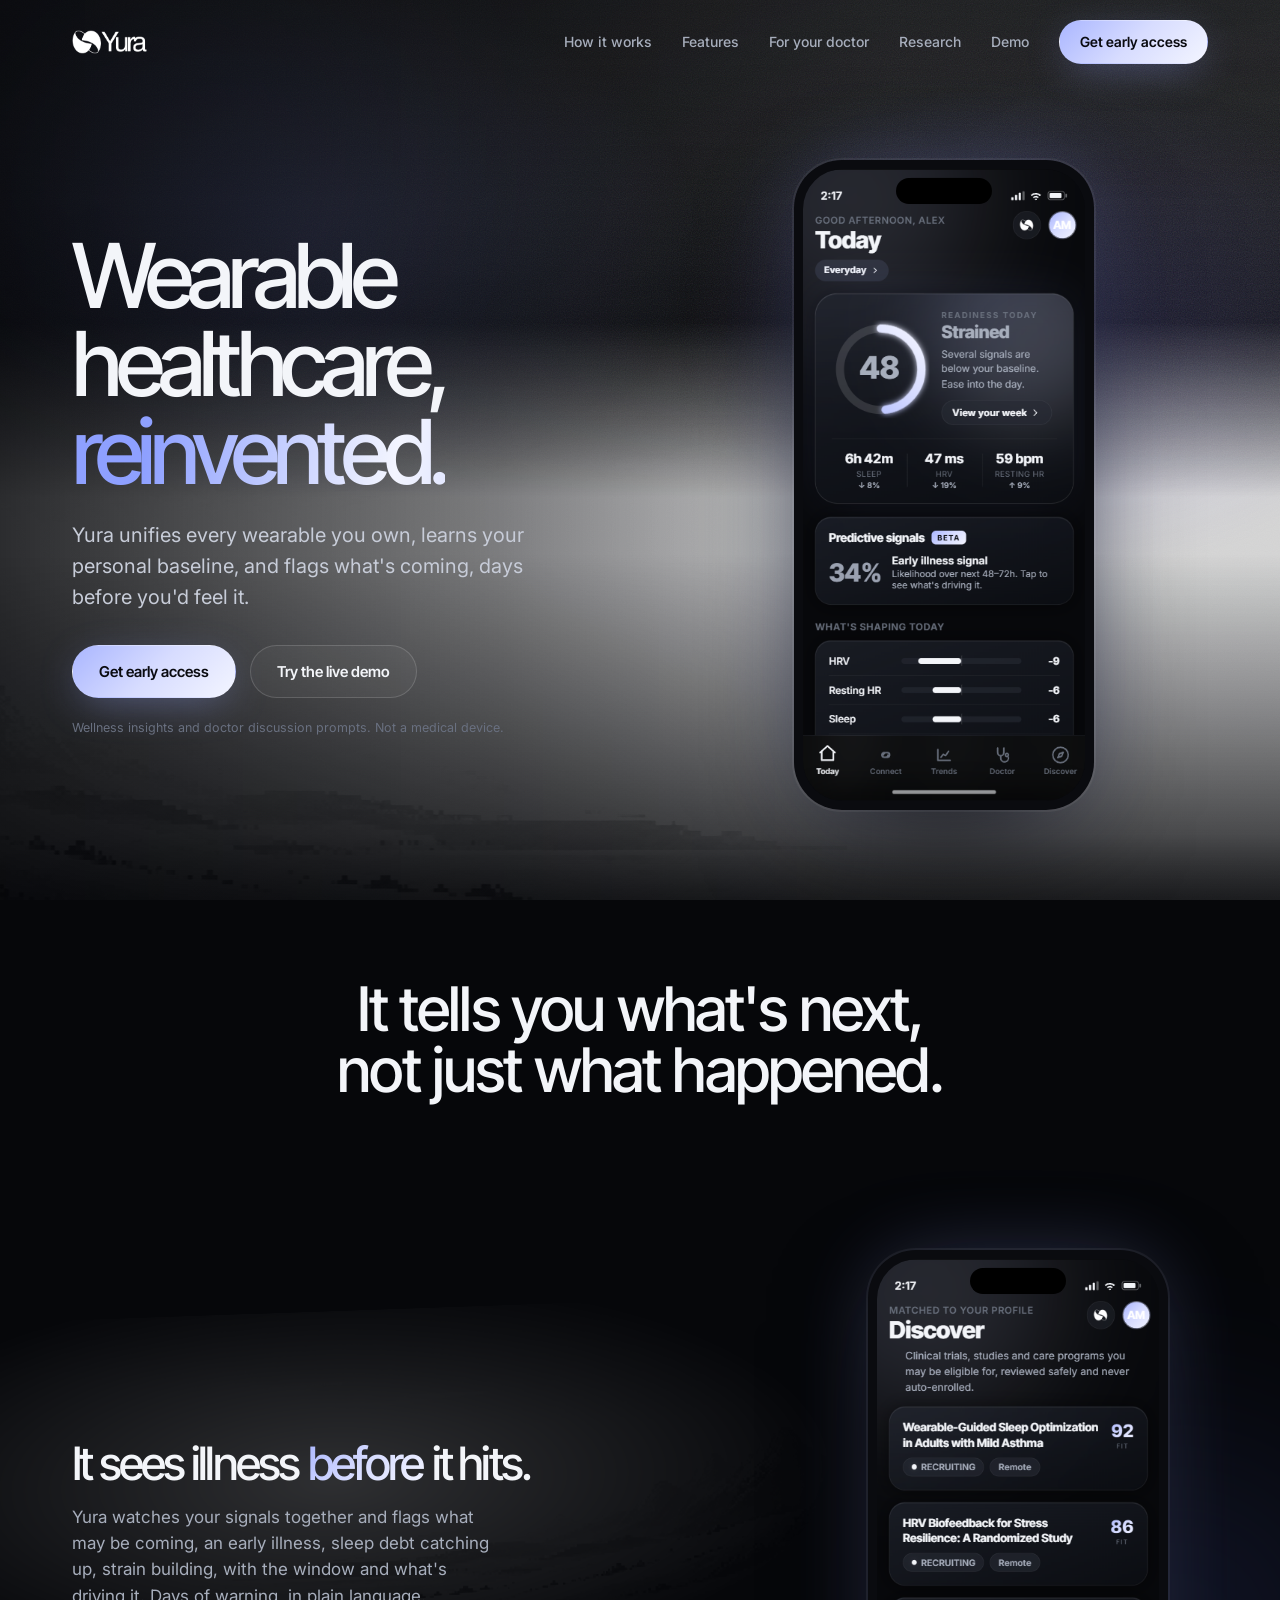
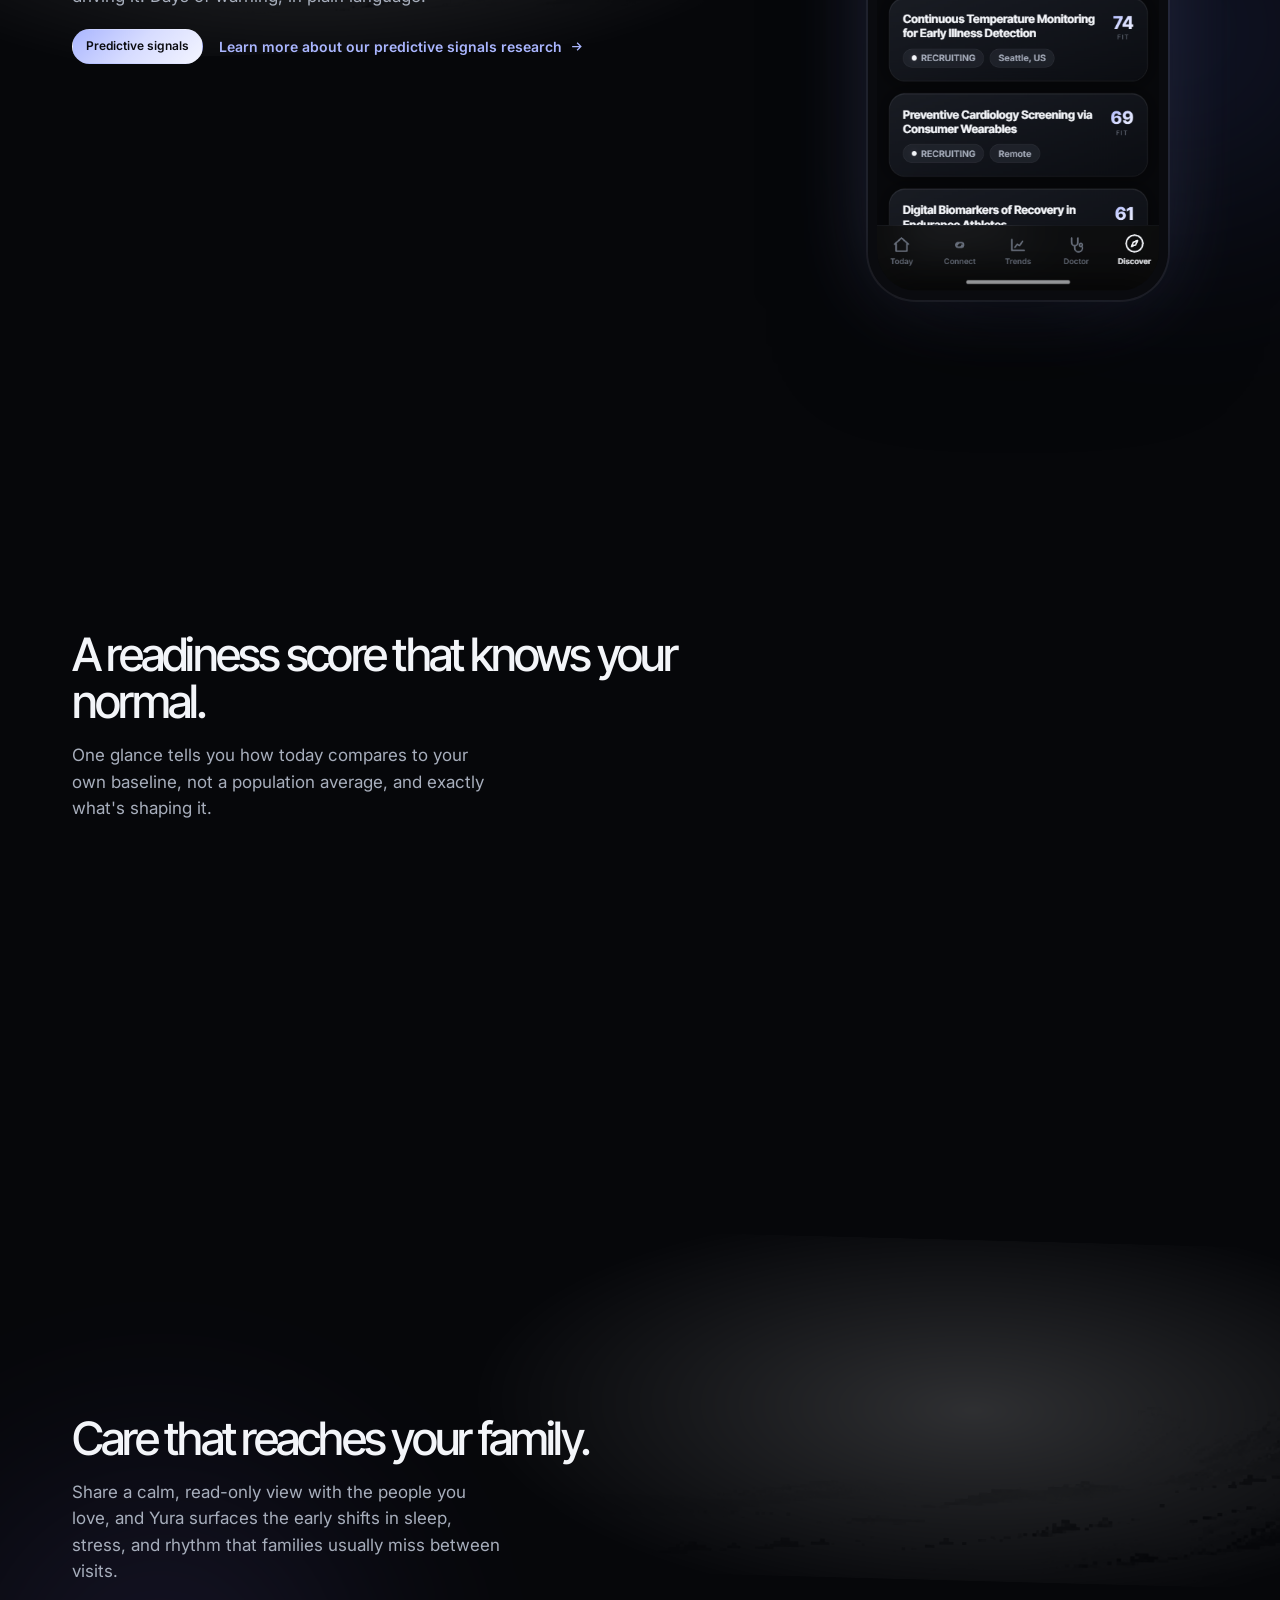
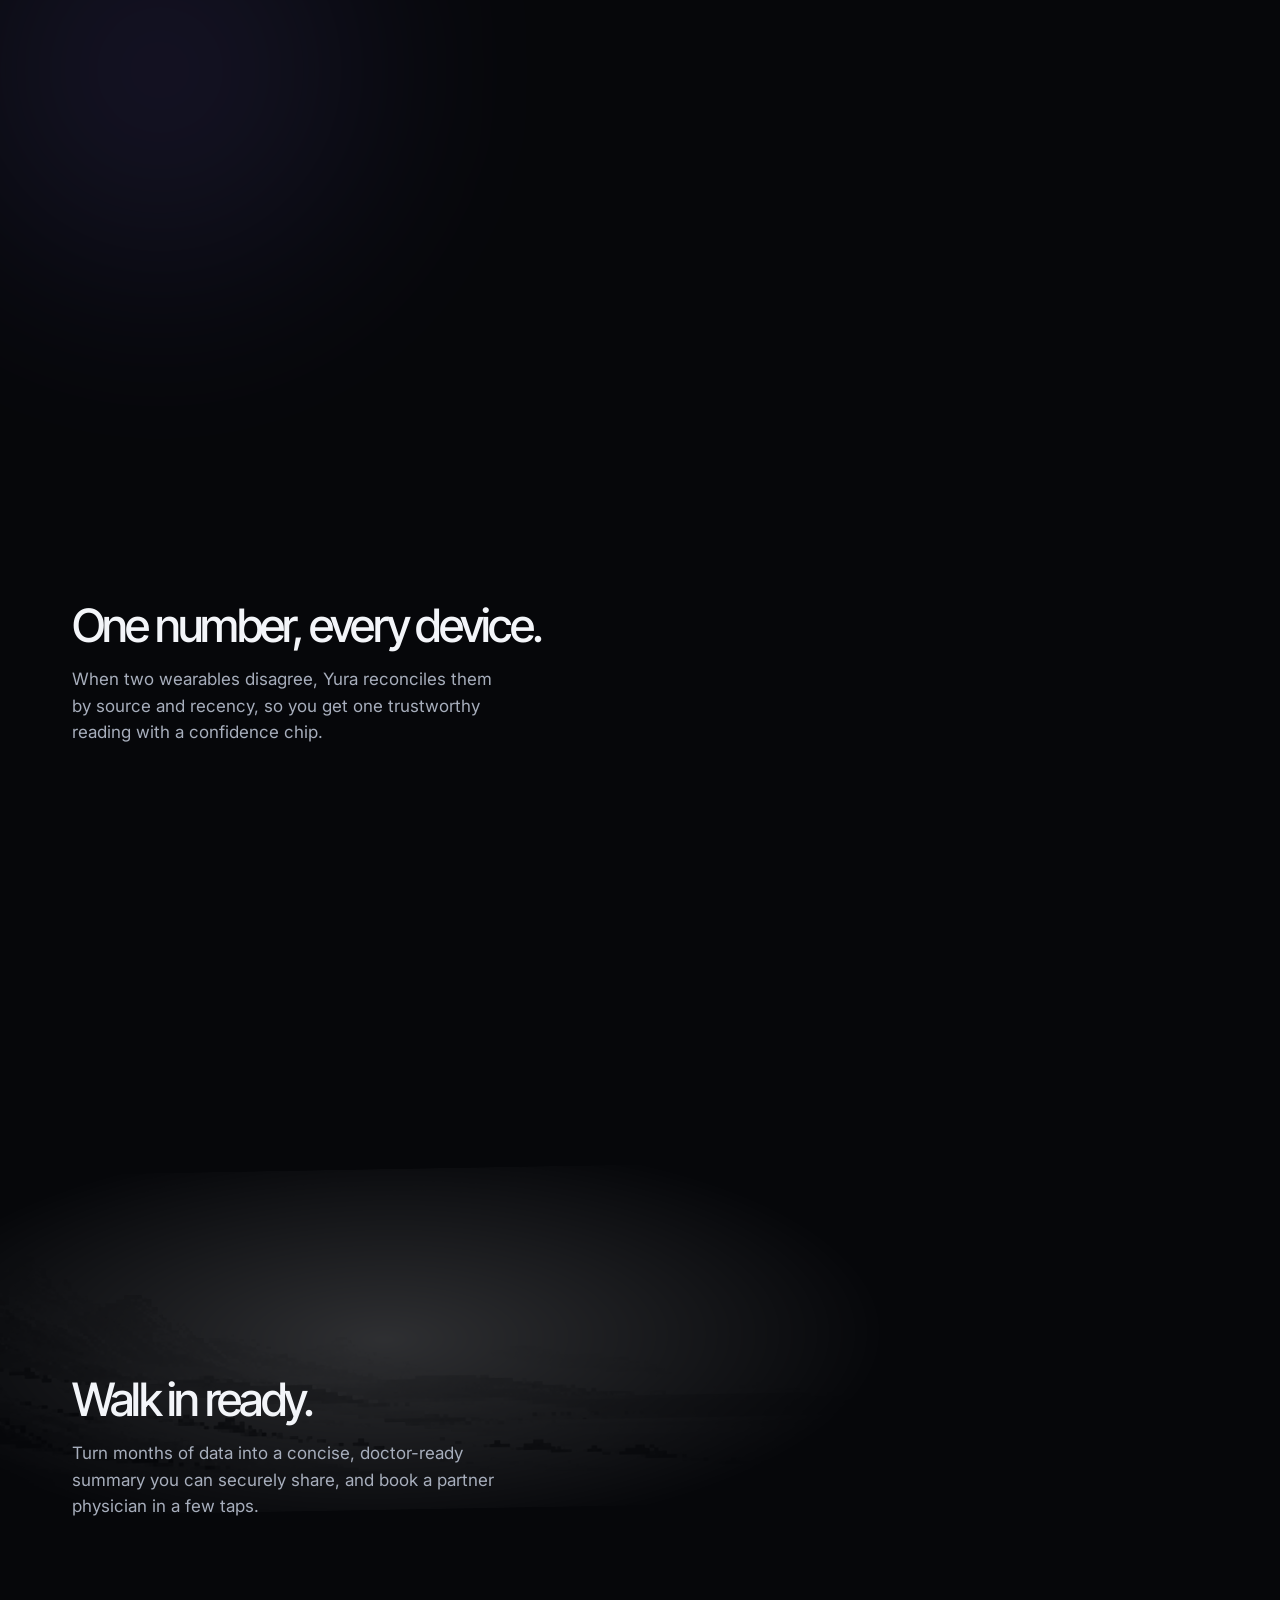
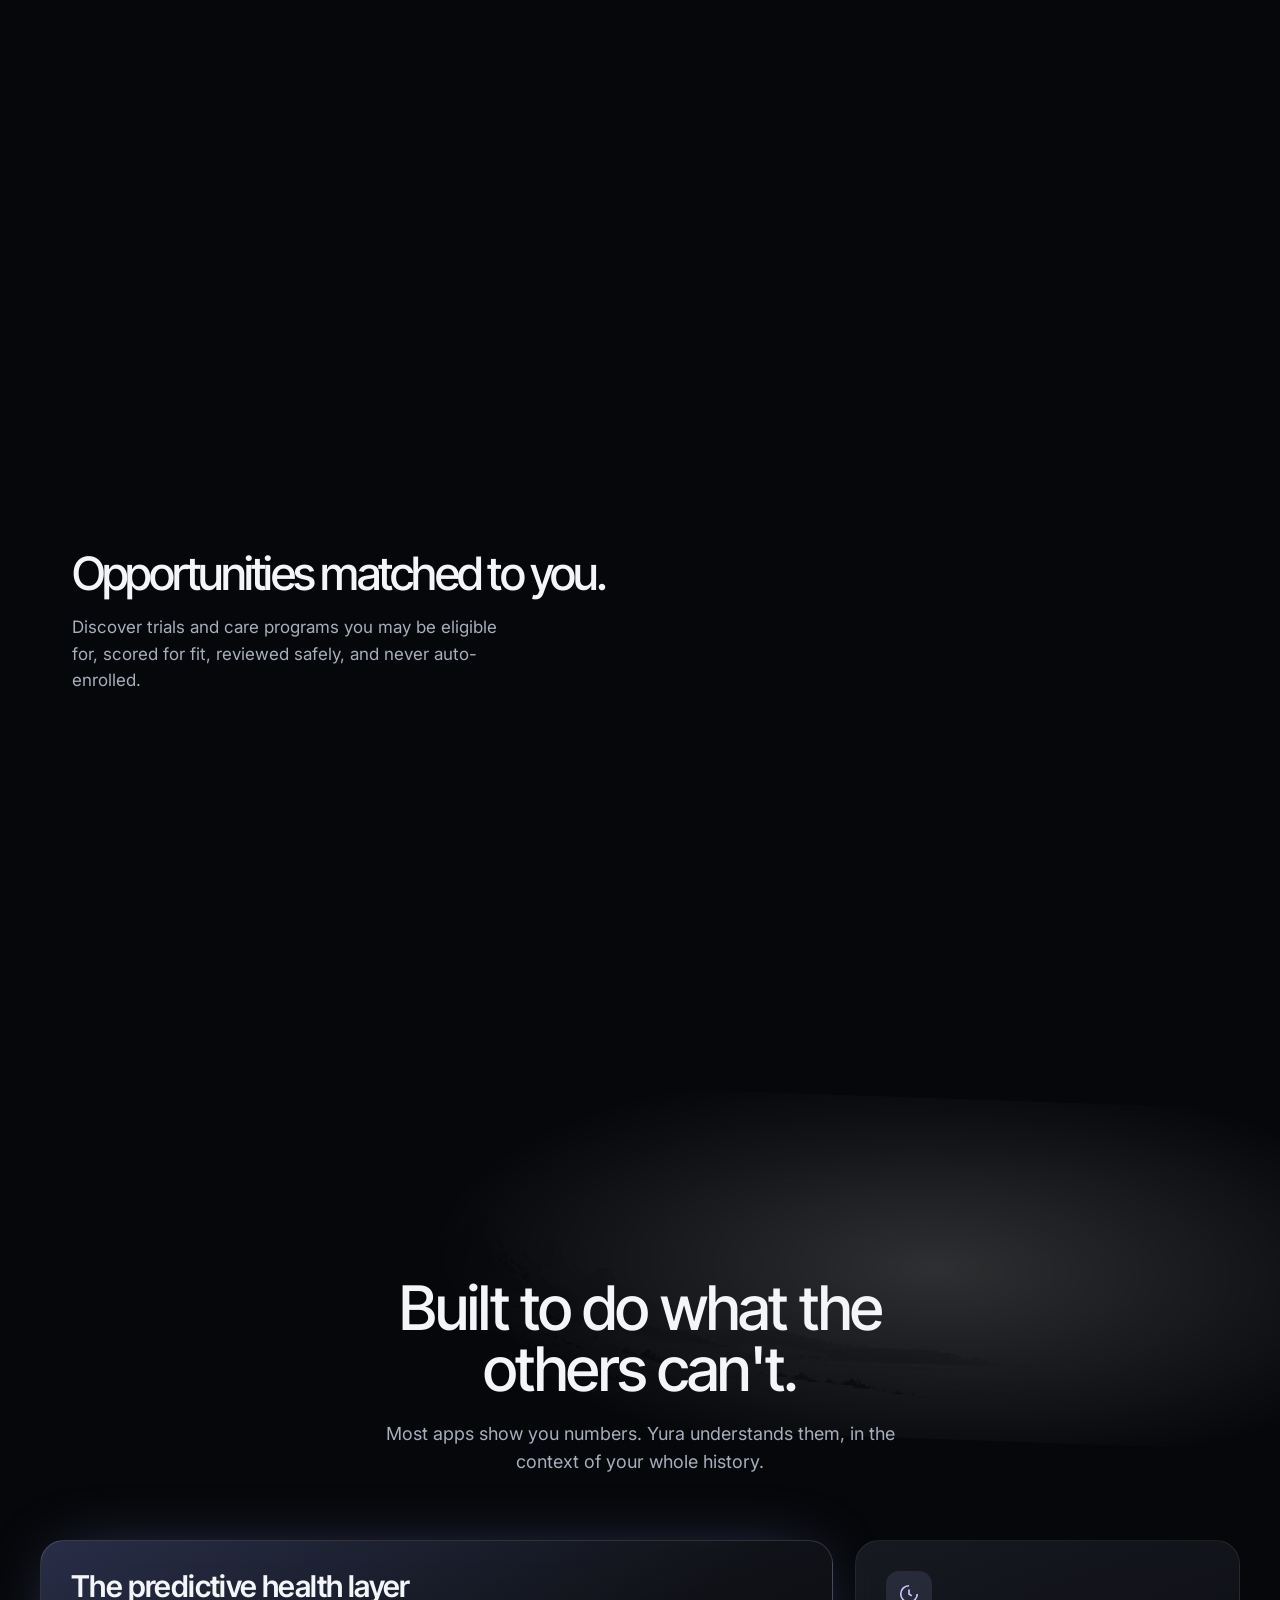
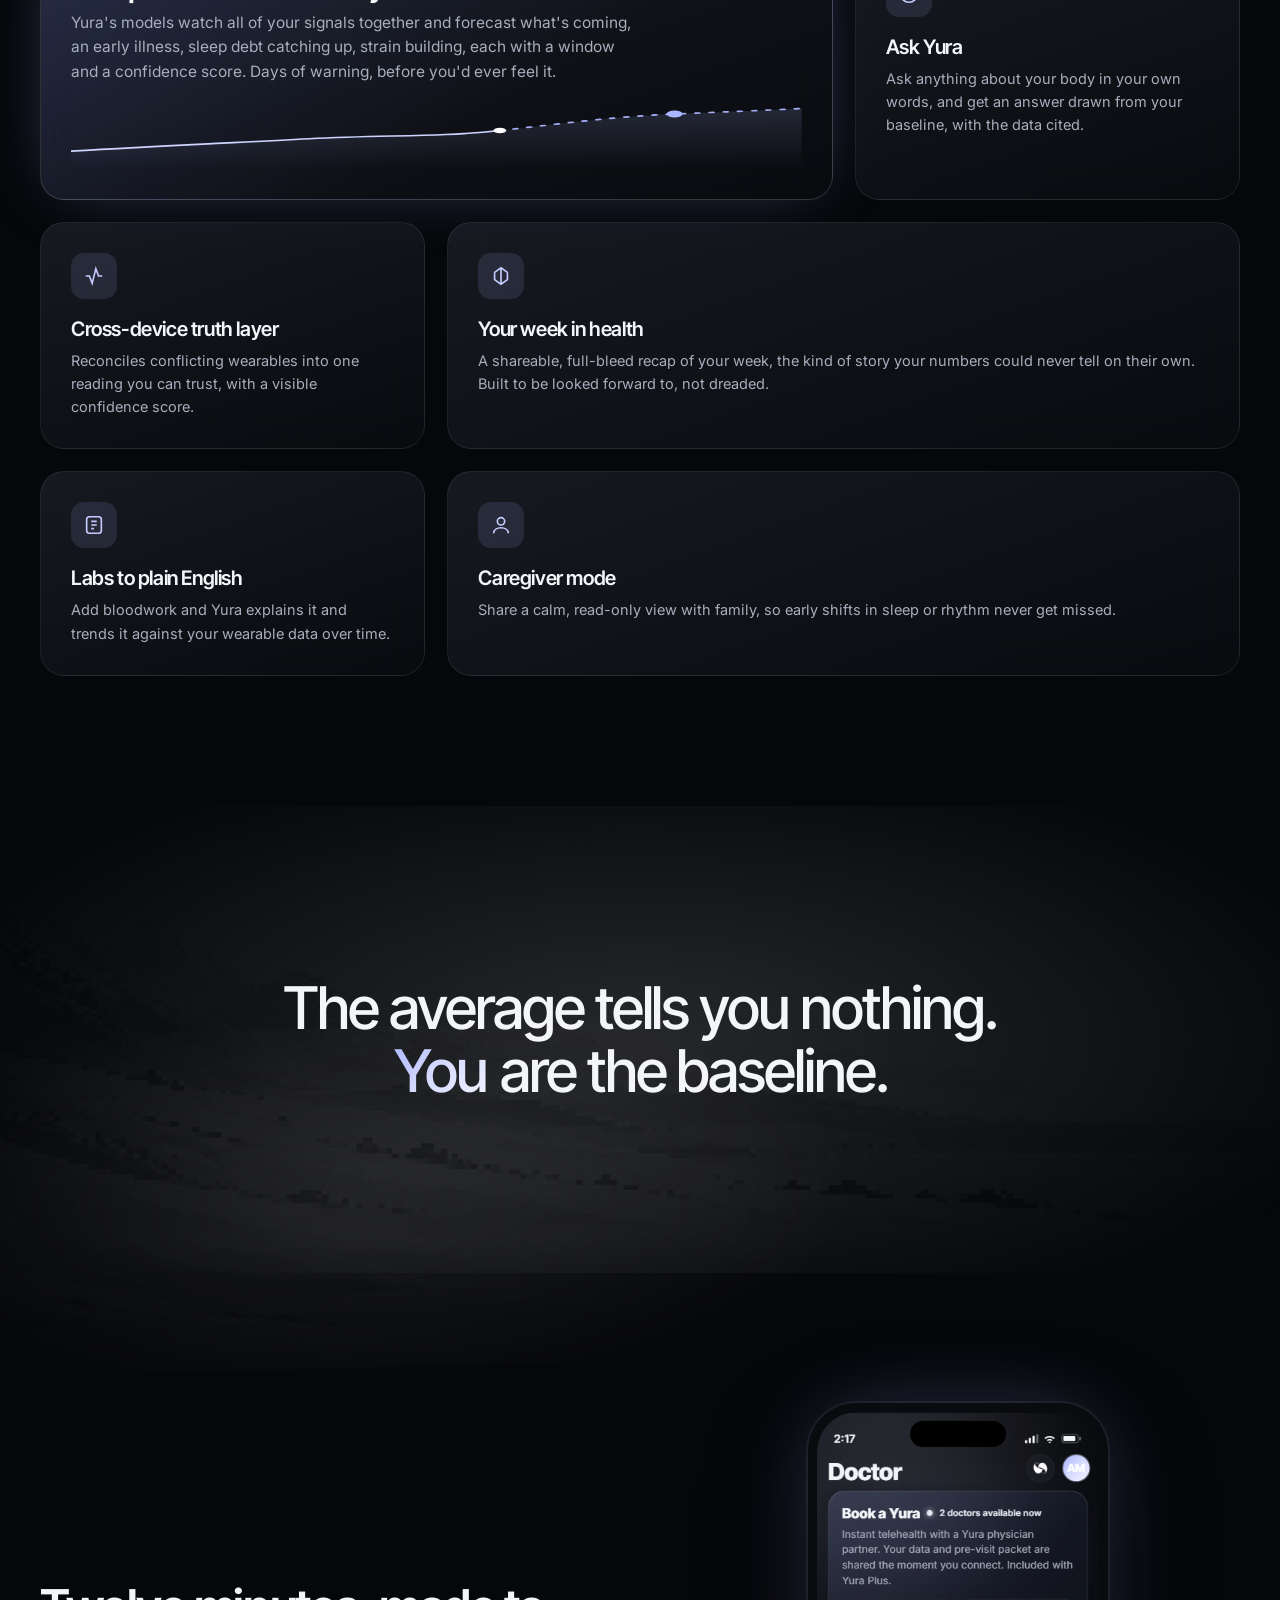
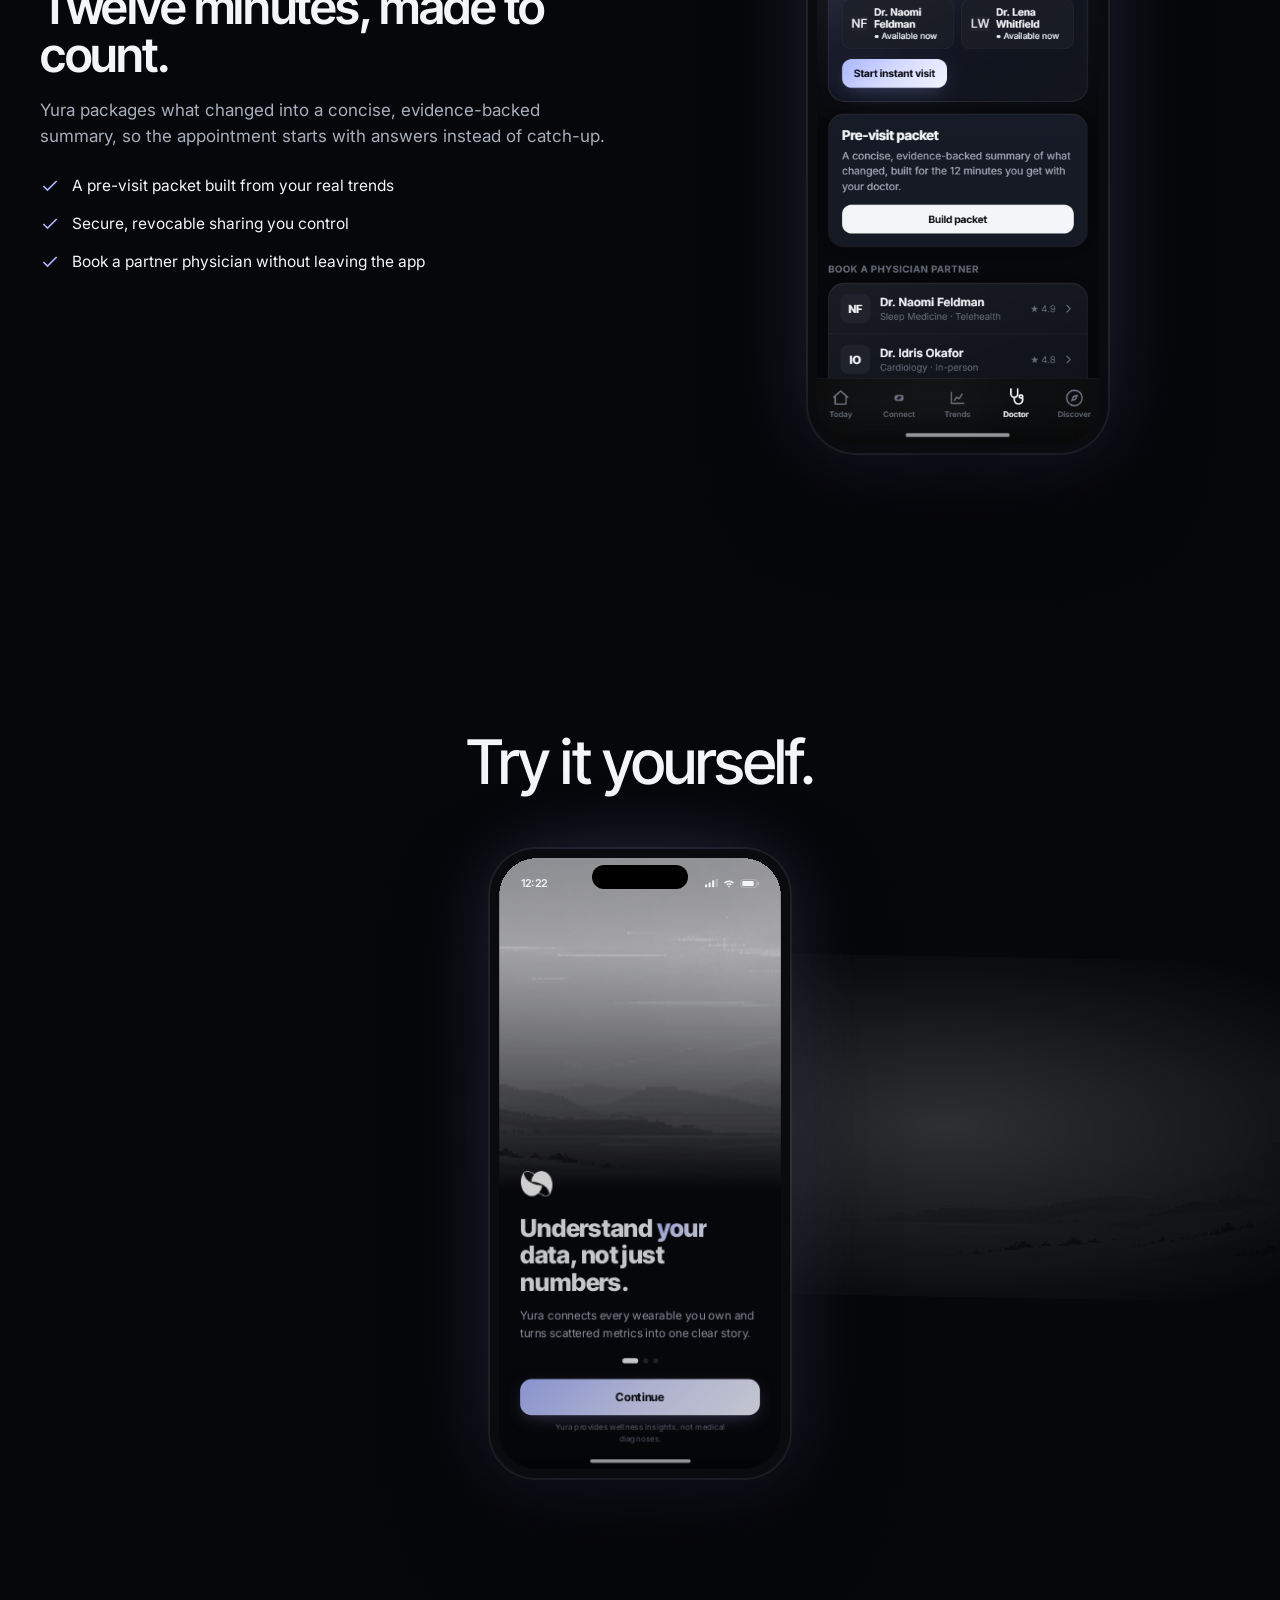
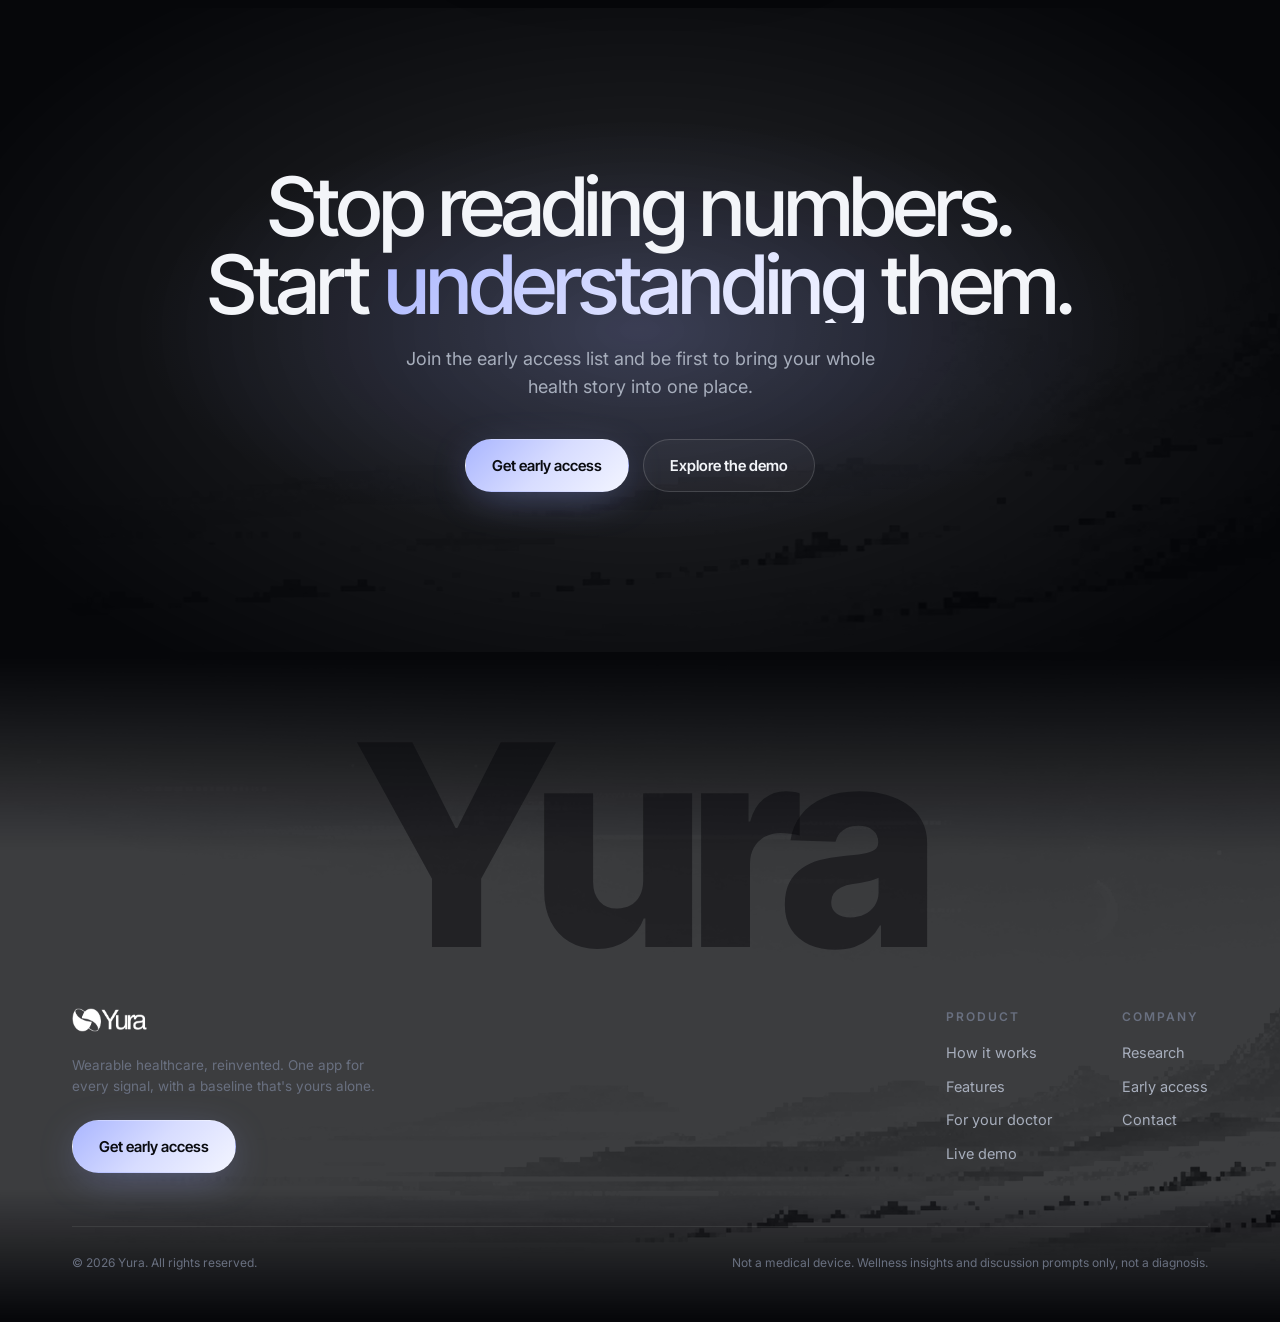
==== commit 27ef2809: "Fix phone overlapping nav: push sticky phone down 80px, restore nav links" ====
--- a/index.html
+++ b/index.html
@@ -177,7 +177,7 @@
 /* ---- SCROLLYTELLING ---- */
 .story{padding:60px 0 120px}
 .story-grid{display:grid;grid-template-columns:1fr 380px;gap:60px;align-items:start}
-.story-sticky{position:sticky;top:0;height:100vh;display:flex;align-items:center;justify-content:center;order:2}
+.story-sticky{position:sticky;top:80px;height:calc(100vh - 80px);display:flex;align-items:center;justify-content:center;order:2}
 .story-steps{order:1;display:flex;flex-direction:column}
 .step{min-height:86vh;display:flex;flex-direction:column;justify-content:center;opacity:.26;transition:opacity .5s var(--ease)}
 .step.active{opacity:1}
@@ -306,6 +306,11 @@
   <div class="in">
     <a href="#top"><img class="logo" src="img/logo-white.png" alt="Yura" /></a>
     <div class="links">
+      <a href="#how">How it works</a>
+      <a href="#features">Features</a>
+      <a href="#doctor">For your doctor</a>
+      <a href="research.html">Research</a>
+      <a href="#demo">Demo</a>
       <a class="btn btn-iris cta" href="signup.html" style="padding:10px 20px;font-size:14px">Get early access</a>
     </div>
   </div>
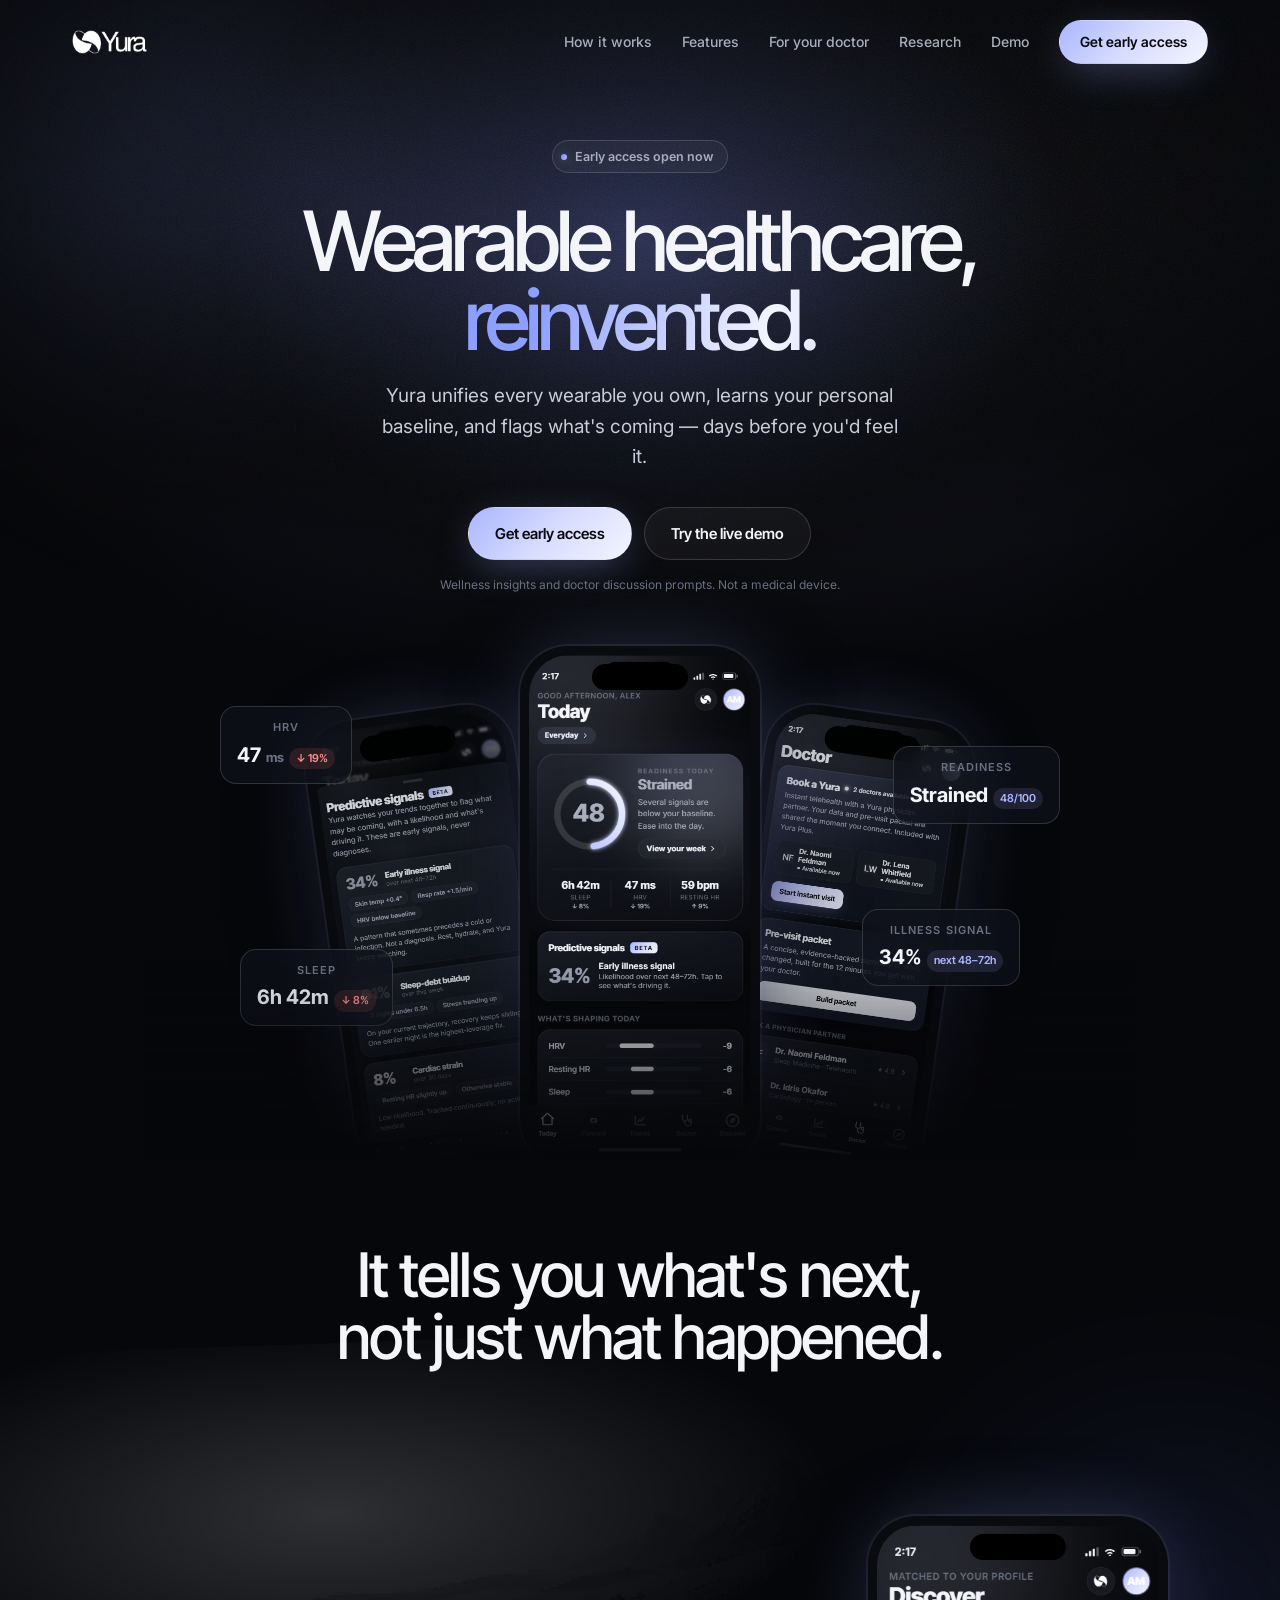
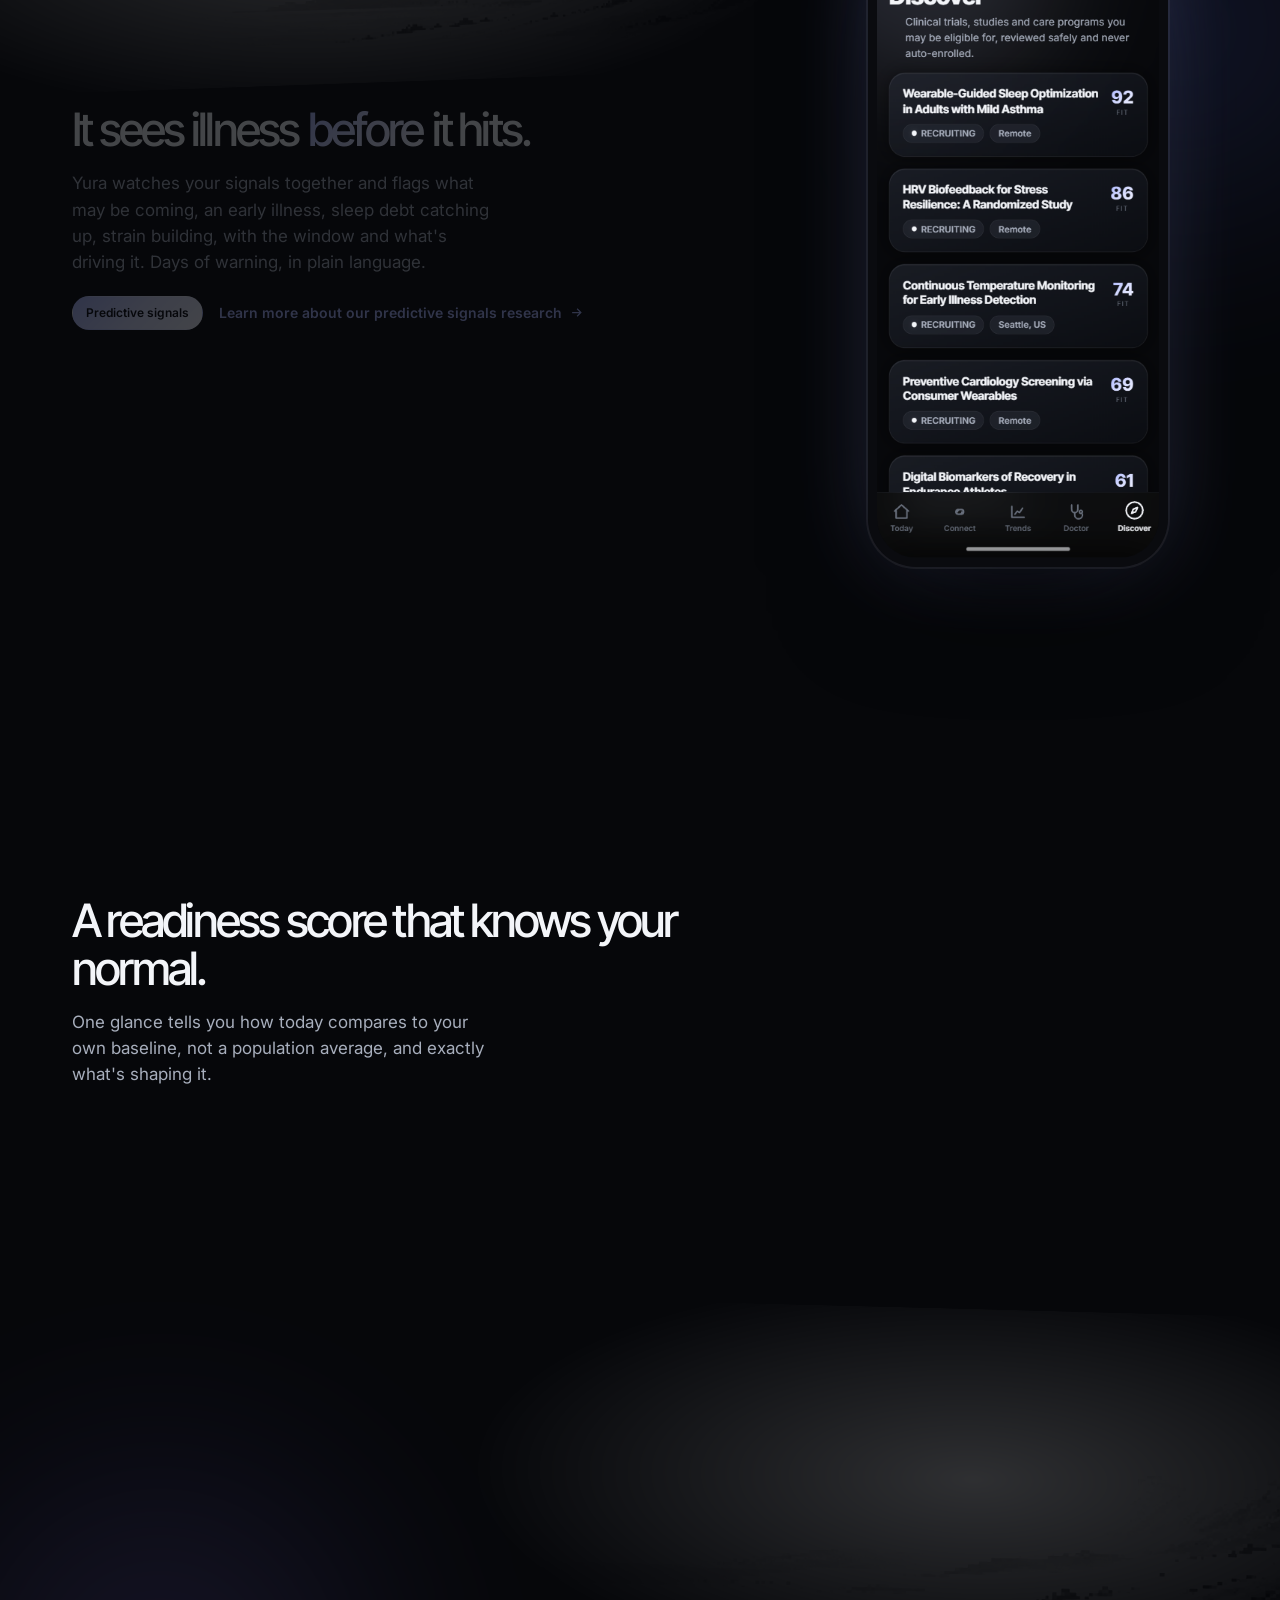
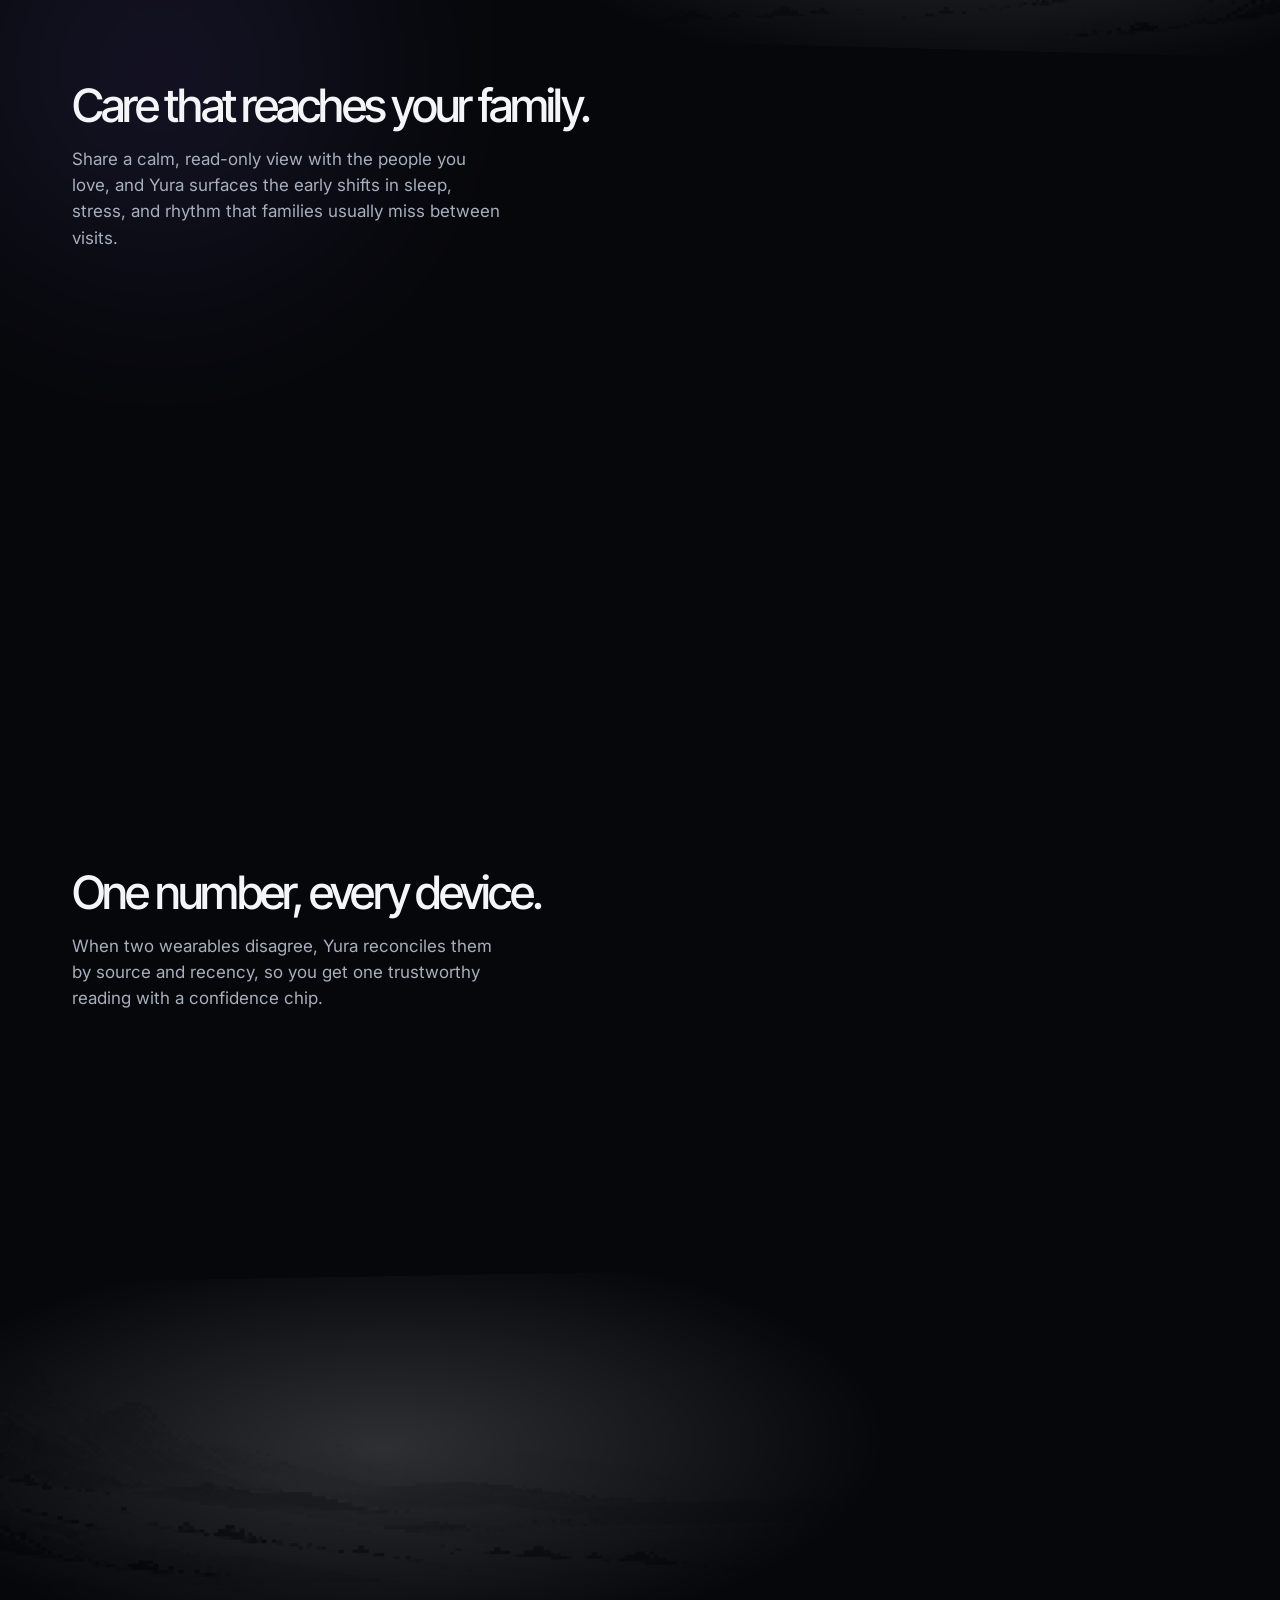
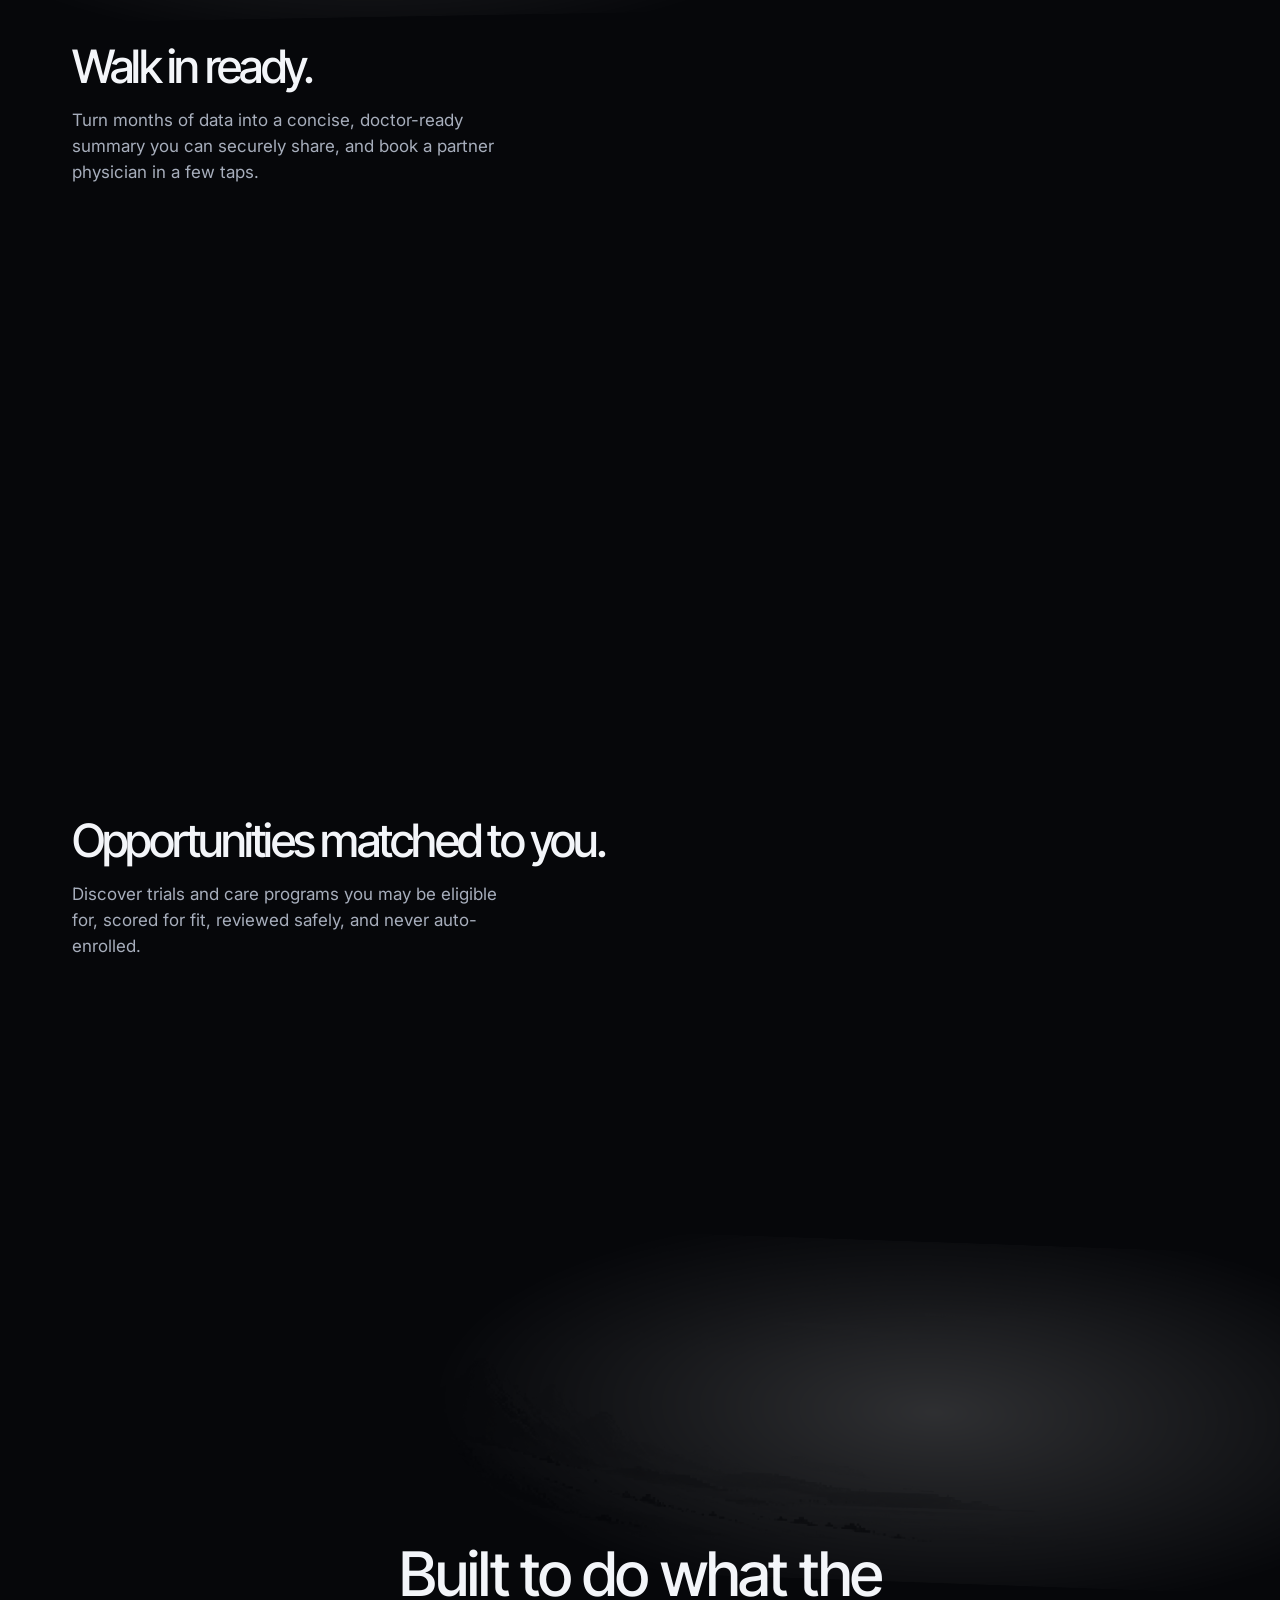
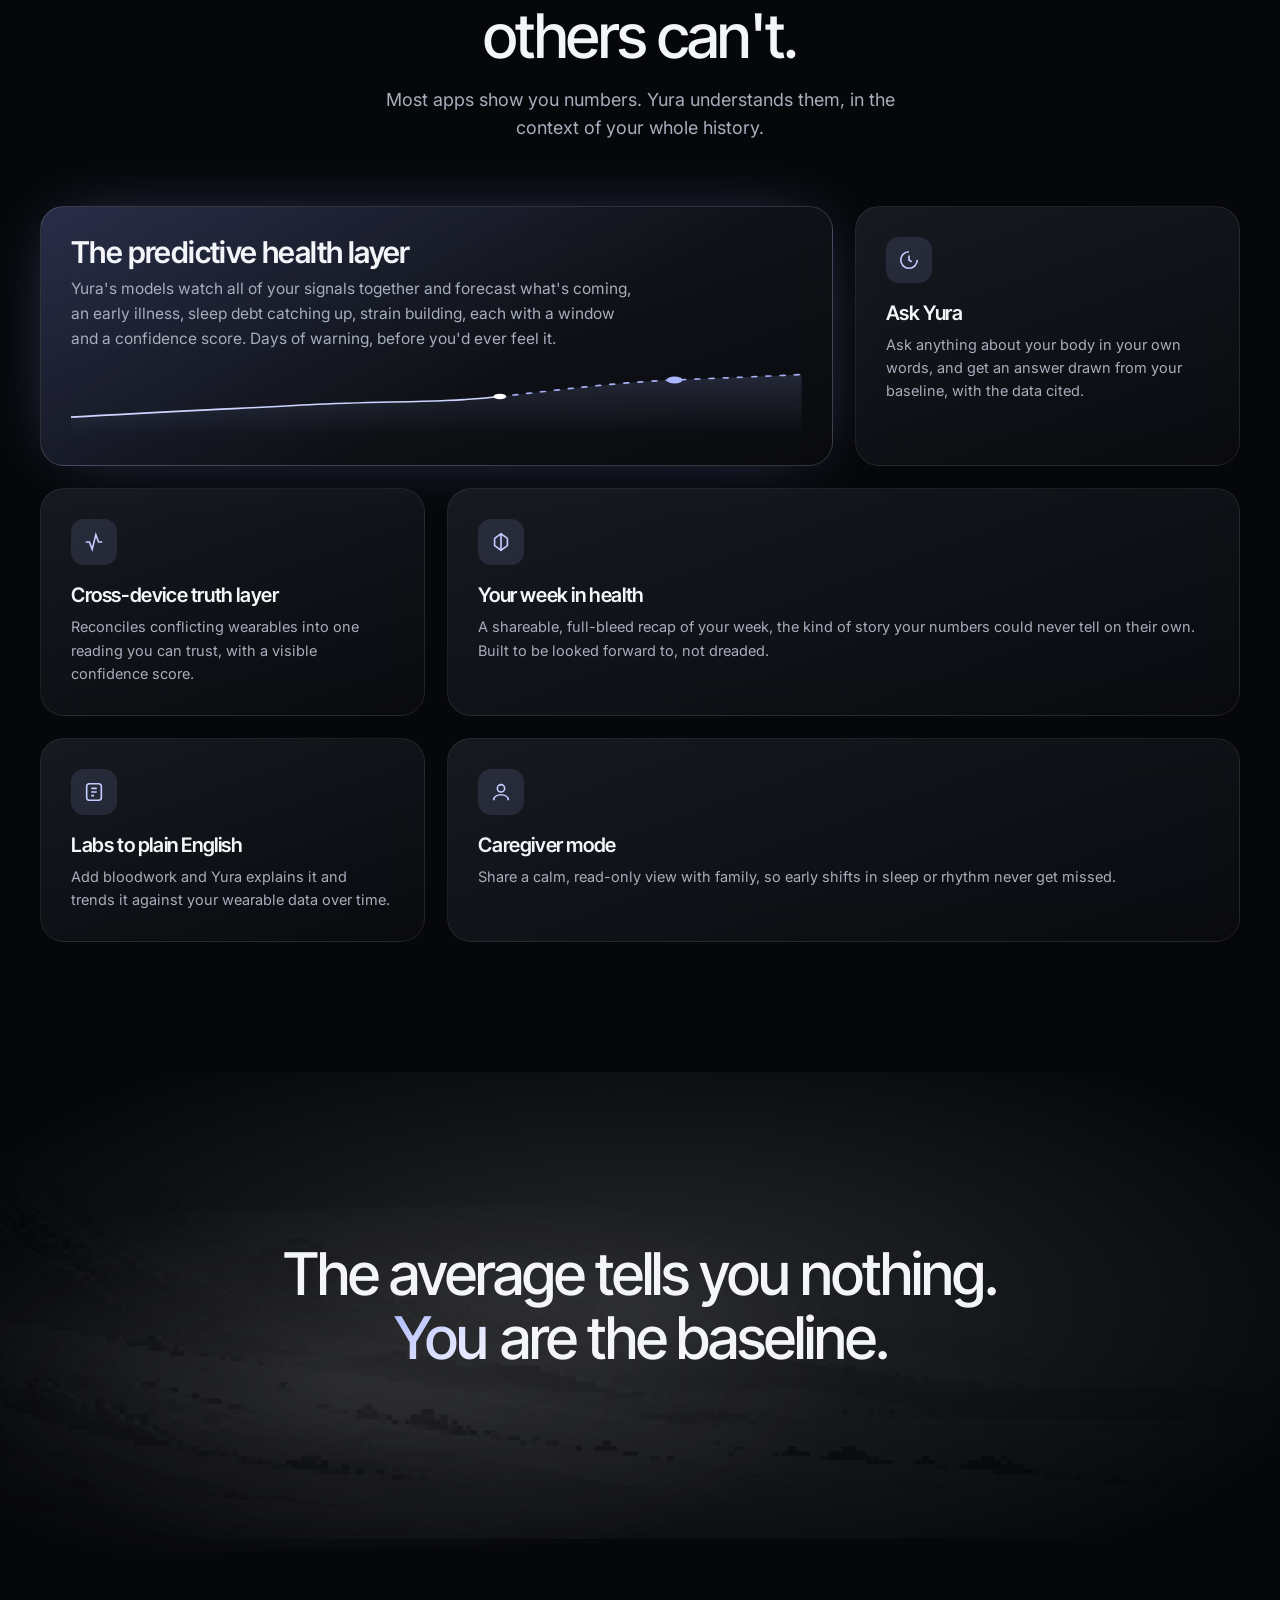
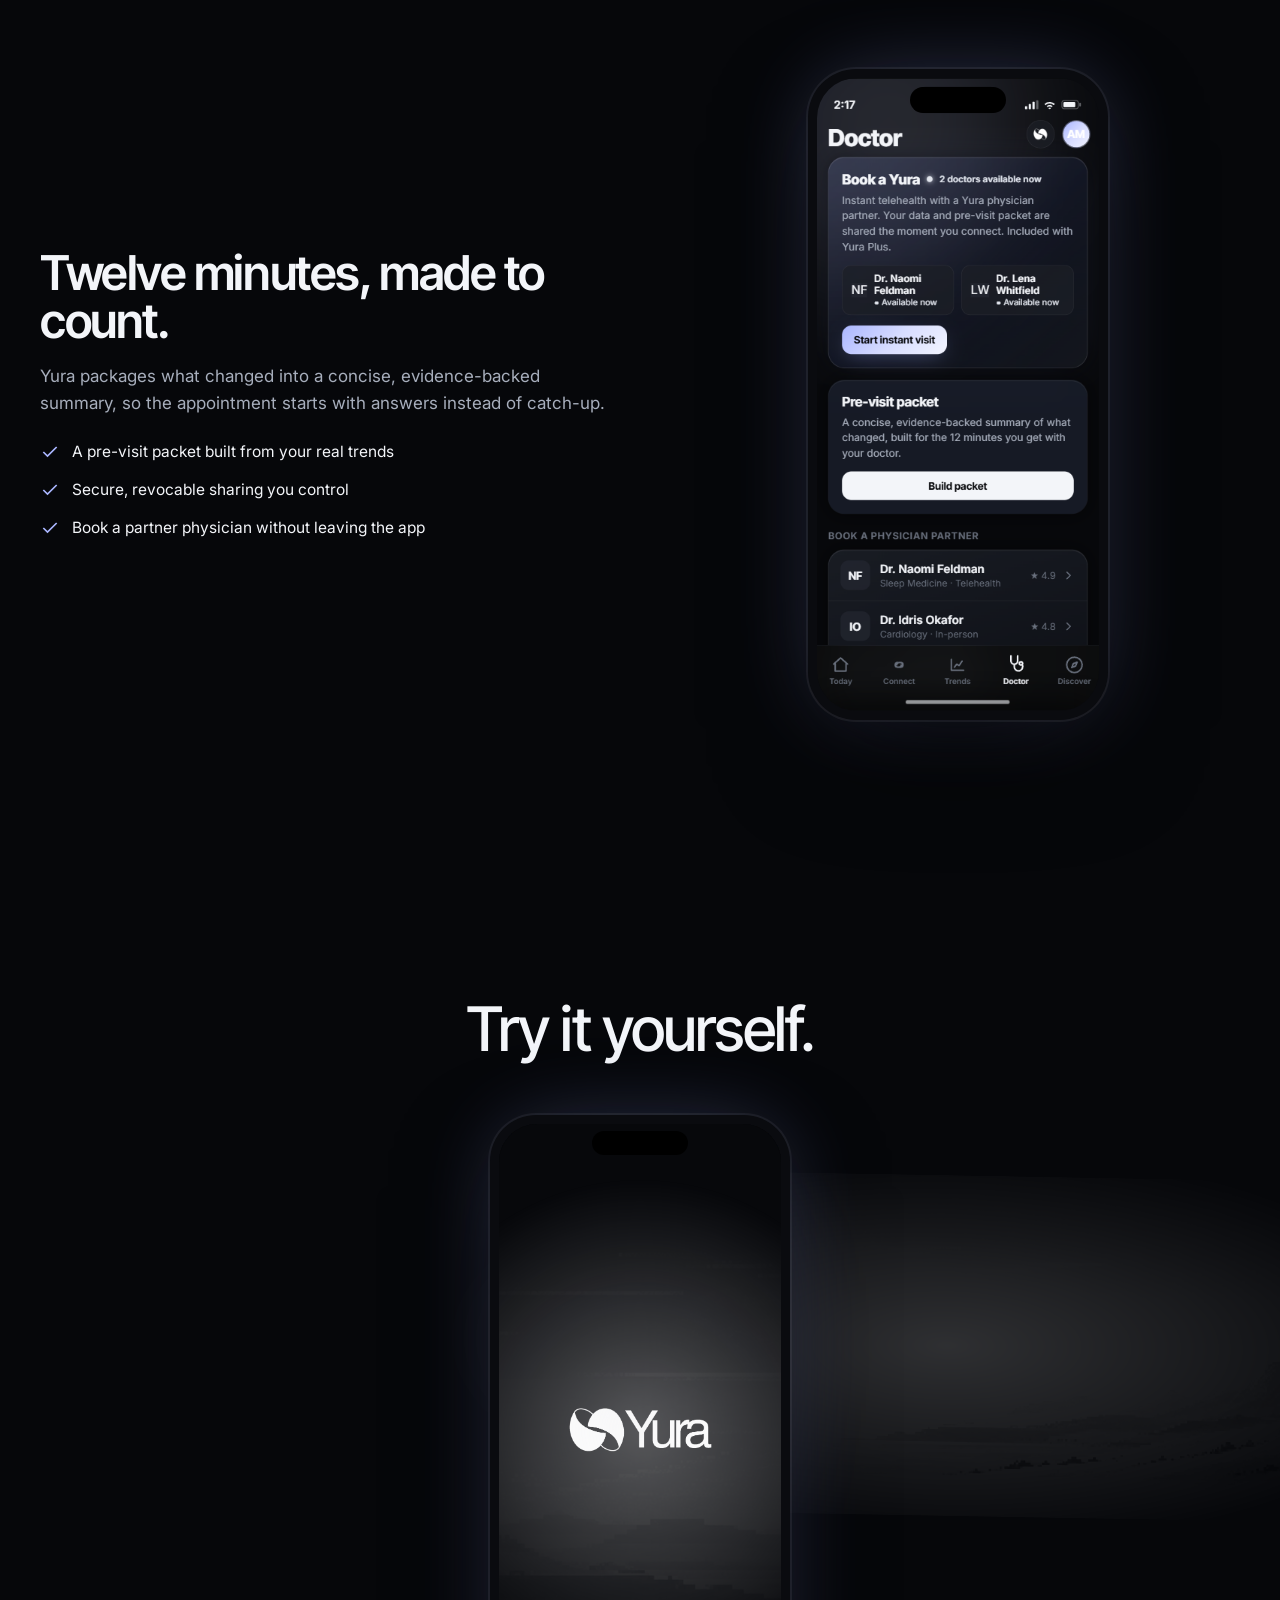
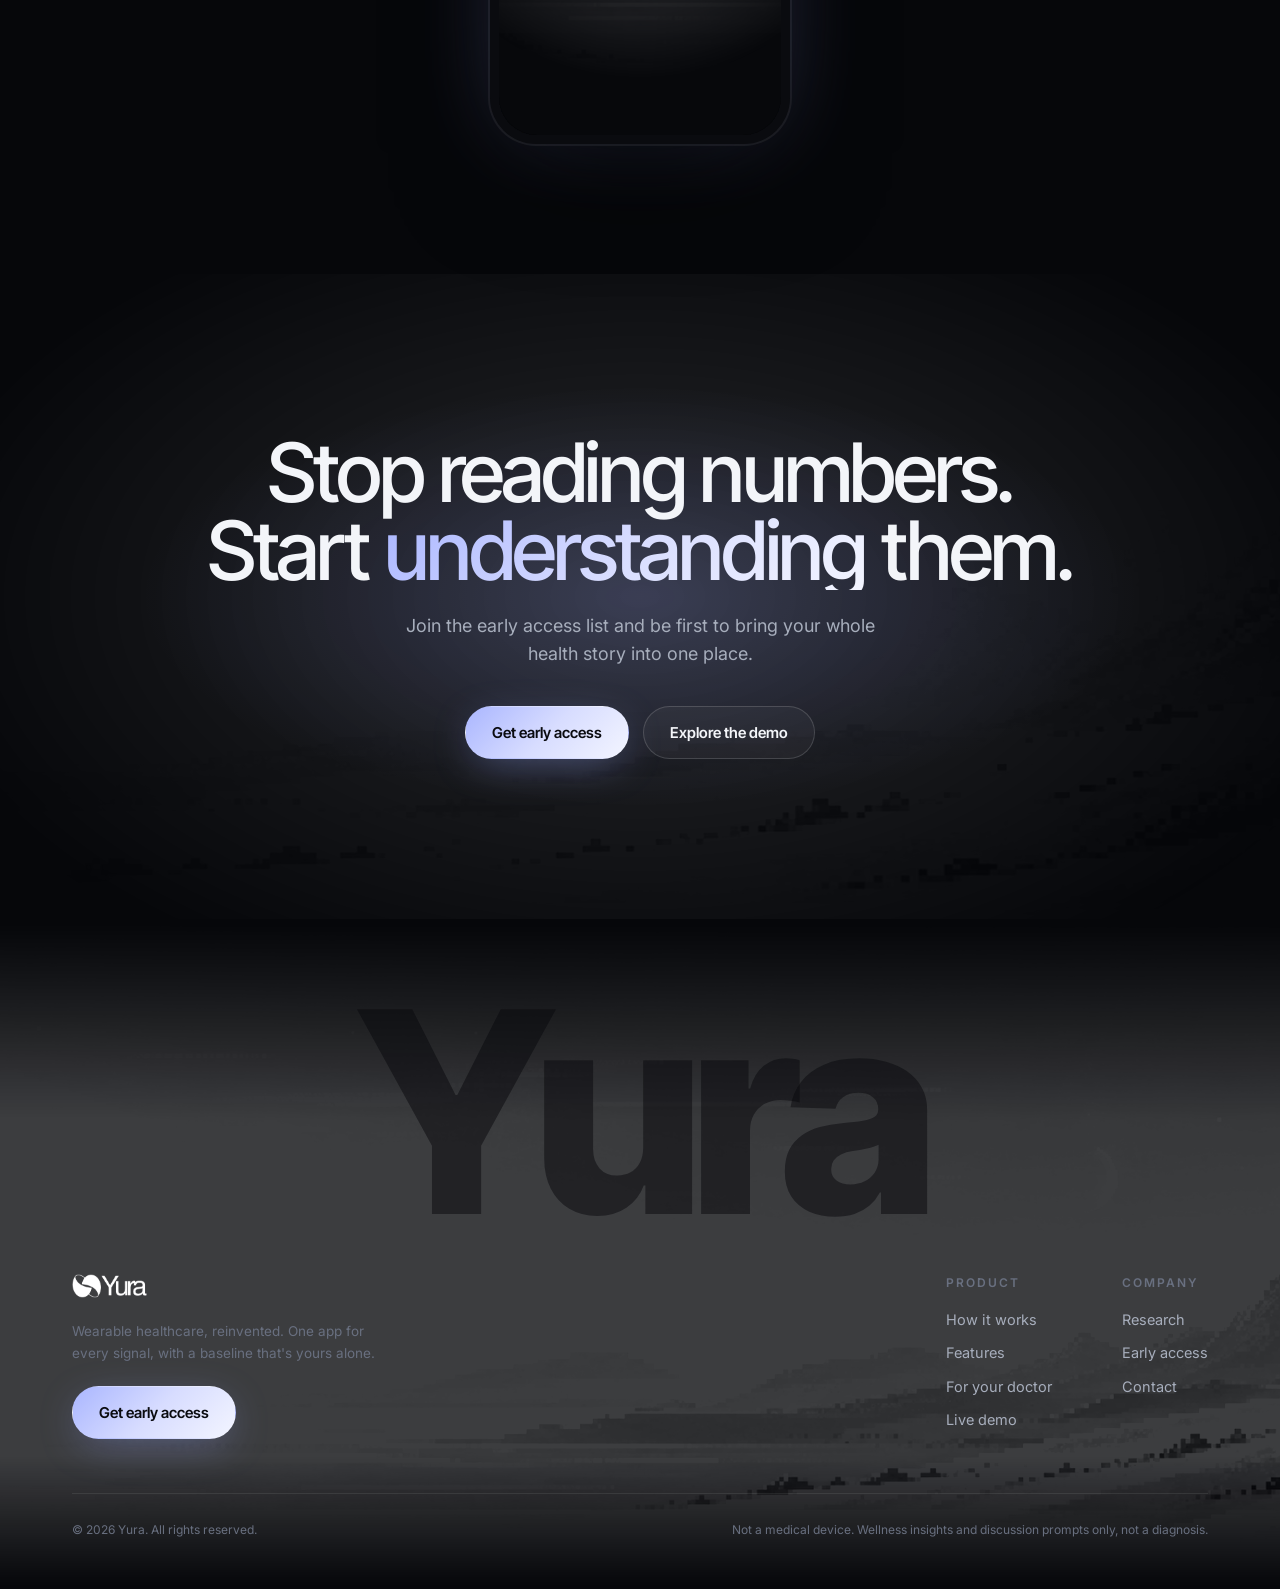
==== commit 0ae885e7: "Redesign hero: centered headline, 3-phone fan, floating stat cards, aurora bg" ====
--- a/index.html
+++ b/index.html
@@ -78,56 +78,74 @@
 .nav.scrolled{background:rgba(6,7,10,.85);backdrop-filter:blur(12px);-webkit-backdrop-filter:blur(12px);border-bottom:1px solid var(--line)}
 @media(max-width:760px){.nav .links a:not(.cta){display:none}}
 
-/* ---- HERO: landscape backdrop + live app, scroll-reveal ---- */
-.hero{min-height:100vh;display:flex;align-items:center;overflow:hidden;position:relative;z-index:3;padding:120px 0 50px}
-.hero-scene{position:absolute;inset:-8% -4%;z-index:0}
-.hlay{position:absolute;left:-4%;right:-4%;background-size:cover;background-position:center;will-change:transform}
-.hlay{background-repeat:no-repeat}
-/* soft distant haze up top (blur is intentional → depth) */
-.hlay.far{top:0;height:50%;background-image:url('img/land-c.png');background-position:center 30%;background-size:cover;
-  opacity:.34;filter:grayscale(1) blur(2px) brightness(.9);
-  -webkit-mask-image:linear-gradient(to bottom,#000 12%,transparent 94%);mask-image:linear-gradient(to bottom,#000 12%,transparent 94%)}
-/* crisp horizon band along the bottom (kept near native scale → sharp) */
-.hlay.near{bottom:0;height:60%;background-image:url('img/land-a.png');background-position:center 60%;background-size:cover;
-  opacity:.82;filter:grayscale(1) contrast(1.24) brightness(1.1);
-  -webkit-mask-image:linear-gradient(to bottom,transparent 0%,#000 26%,#000 76%,transparent 100%);mask-image:linear-gradient(to bottom,transparent 0%,#000 26%,#000 76%,transparent 100%)}
+/* ---- HERO ---- */
+.hero{min-height:100vh;display:flex;flex-direction:column;align-items:center;justify-content:flex-start;overflow:hidden;position:relative;z-index:3;padding:140px 32px 0;text-align:center}
+.hero-scene{position:absolute;inset:0;z-index:0;pointer-events:none}
+.hlay{position:absolute;left:-4%;right:-4%;background-size:cover;background-position:center;will-change:transform;background-repeat:no-repeat}
+.hlay.far{top:40%;height:70%;background-image:url('img/land-c.png');background-position:center 40%;background-size:cover;
+  opacity:.22;filter:grayscale(1) blur(3px) brightness(.8);
+  -webkit-mask-image:linear-gradient(to bottom,transparent 0%,#000 30%,#000 70%,transparent 100%);mask-image:linear-gradient(to bottom,transparent 0%,#000 30%,#000 70%,transparent 100%)}
+.hlay.near{display:none}
 .aurora{position:absolute;inset:0;z-index:1;background:
-  radial-gradient(48% 42% at 26% 30%,rgba(140,155,255,.22),transparent 60%),
-  radial-gradient(46% 40% at 80% 38%,rgba(120,110,255,.16),transparent 60%);
-  animation:drift 16s ease-in-out infinite alternate}
-@keyframes drift{to{transform:translate3d(4%,-3%,0) scale(1.06)}}
-/* film grain for texture (hides upscale softness, reads as aesthetic) */
-.grain{position:absolute;inset:0;z-index:1;pointer-events:none;opacity:.14;mix-blend-mode:overlay;
+  radial-gradient(55% 45% at 50% 20%,rgba(120,140,255,.28),transparent 60%),
+  radial-gradient(40% 35% at 20% 60%,rgba(100,90,255,.16),transparent 55%),
+  radial-gradient(40% 35% at 80% 55%,rgba(140,120,255,.14),transparent 55%);
+  animation:drift 18s ease-in-out infinite alternate}
+@keyframes drift{to{transform:translate3d(2%,-2%,0) scale(1.04)}}
+.grain{position:absolute;inset:0;z-index:1;pointer-events:none;opacity:.12;mix-blend-mode:overlay;
   background-image:url("data:image/svg+xml,%3Csvg xmlns='http://www.w3.org/2000/svg' width='140' height='140'%3E%3Cfilter id='n'%3E%3CfeTurbulence type='fractalNoise' baseFrequency='0.85' numOctaves='2' stitchTiles='stitch'/%3E%3C/filter%3E%3Crect width='100%25' height='100%25' filter='url(%23n)'/%3E%3C/svg%3E");background-size:140px 140px}
 .hero-scene::after{content:"";position:absolute;inset:0;z-index:2;background:
-  linear-gradient(to right,rgb(var(--veil-rgb)/.86) 0%,rgb(var(--veil-rgb)/.42) 40%,transparent 68%),
-  linear-gradient(to bottom,rgb(var(--veil-rgb)/.4) 0%,transparent 26%,transparent 60%,rgb(var(--veil-rgb)/.6) 84%,rgb(var(--veil-rgb)) 100%)}
-.hero .in{position:relative;z-index:4;max-width:1200px;margin:0 auto;width:100%;padding:0 32px;display:grid;grid-template-columns:1.05fr .95fr;gap:24px;align-items:center}
-.hero .copy>*{opacity:0;animation:rise 1s var(--ease) forwards}
-.hero .copy>*:nth-child(1){animation-delay:.12s}.hero .copy>*:nth-child(2){animation-delay:.26s}
-.hero .copy>*:nth-child(3){animation-delay:.4s}.hero .copy>*:nth-child(4){animation-delay:.54s}
-.hero .copy>*:nth-child(5){animation-delay:.66s}
-@keyframes rise{from{opacity:0;transform:translateY(34px)}to{opacity:1;transform:none}}
-.hero .eyebrow{display:inline-flex;align-items:center;gap:9px;margin-bottom:22px}
-.hero .eyebrow .dot{width:7px;height:7px;border-radius:50%;background:var(--iris-2);box-shadow:0 0 14px var(--glow);animation:pulse 2.4s ease-in-out infinite}
-@keyframes pulse{0%,100%{opacity:1}50%{opacity:.4}}
-.hero h1{font-size:clamp(48px,7vw,104px);font-weight:500;letter-spacing:-.07em;margin:0;line-height:.98;text-align:left}
-.hero p.sub{font-size:clamp(16px,1.7vw,20px);color:var(--sub);font-weight:400;max-width:480px;margin:24px 0 0;text-align:left}
-.hero .row{display:flex;gap:14px;margin-top:32px;justify-content:flex-start;flex-wrap:wrap}
-.hero .note{margin-top:20px;font-size:12.5px;color:var(--faint)}
-.hero-phone{perspective:1500px;display:flex;justify-content:center;z-index:4;opacity:0;animation:rise 1.1s var(--ease) .5s forwards}
-.hero-phone .phone{will-change:transform;transform-style:preserve-3d}
-@media(max-width:880px){
-  .hero .in{grid-template-columns:1fr;text-align:center;gap:44px}
-  .hero h1,.hero p.sub{text-align:center;margin-left:auto;margin-right:auto}
-  .hero .row{justify-content:center}
+  radial-gradient(80% 60% at 50% 0%,transparent 40%,rgb(var(--veil-rgb)/.7) 80%,rgb(var(--veil-rgb)) 100%),
+  linear-gradient(to bottom,rgb(var(--veil-rgb)/.5) 0%,transparent 20%)}
+
+/* hero copy — centered above phones */
+.hero .copy{position:relative;z-index:4;max-width:760px;margin:0 auto;opacity:0;animation:rise 1s var(--ease) .1s forwards}
+@keyframes rise{from{opacity:0;transform:translateY(28px)}to{opacity:1;transform:none}}
+.hero .pill{display:inline-flex;align-items:center;gap:8px;border:1px solid var(--line-2);border-radius:999px;padding:6px 14px 6px 8px;margin-bottom:28px;font-size:12.5px;font-weight:600;color:var(--dim);background:rgba(255,255,255,.04);backdrop-filter:blur(10px)}
+.hero .pill .dot{width:6px;height:6px;border-radius:50%;background:var(--iris-2);box-shadow:0 0 10px var(--glow);animation:pulse 2.4s ease-in-out infinite;flex:none}
+@keyframes pulse{0%,100%{opacity:1}50%{opacity:.35}}
+.hero h1{font-family:var(--head);font-size:clamp(44px,6.5vw,96px);font-weight:500;letter-spacing:-.06em;margin:0;line-height:.95;color:var(--ink)}
+.hero p.sub{font-size:clamp(15px,1.5vw,19px);color:var(--sub);font-weight:400;max-width:520px;margin:22px auto 0;line-height:1.6}
+.hero .row{display:flex;gap:12px;margin-top:34px;justify-content:center;flex-wrap:wrap}
+.hero .note{margin-top:16px;font-size:12px;color:var(--faint)}
+
+/* hero phones stage — 3 phones in a fan */
+.hero-stage{position:relative;z-index:4;width:100%;max-width:900px;margin:52px auto 0;height:520px;flex:none;opacity:0;animation:rise 1.1s var(--ease) .5s forwards}
+.hero-stage .hphone{position:absolute;bottom:0}
+.hero-stage .hphone.c{left:50%;transform:translateX(-50%);z-index:3;width:240px}
+.hero-stage .hphone.l{left:50%;transform:translateX(-310px) rotate(-8deg);z-index:2;width:210px;opacity:.85}
+.hero-stage .hphone.r{left:50%;transform:translateX(100px) rotate(8deg);z-index:2;width:210px;opacity:.85}
+/* floating stat cards */
+.hstat{position:absolute;background:rgba(16,18,28,.72);border:1px solid var(--line-2);border-radius:16px;padding:12px 16px;backdrop-filter:blur(20px);white-space:nowrap;z-index:5;opacity:0;animation:floatin .8s var(--ease) forwards}
+@keyframes floatin{from{opacity:0;transform:translateY(12px)}to{opacity:1;transform:none}}
+.hstat .sl{font-size:11px;font-weight:600;letter-spacing:.1em;text-transform:uppercase;color:var(--faint);margin-bottom:3px}
+.hstat .sv{font-family:var(--disp);font-weight:700;font-size:20px;color:var(--ink);display:flex;align-items:baseline;gap:5px}
+.hstat .sd{font-size:11px;font-weight:600;padding:2px 7px;border-radius:999px}
+.hstat .sd.up{background:rgba(100,255,150,.12);color:#6effa0}
+.hstat .sd.dn{background:rgba(255,120,100,.12);color:#ff9090}
+.hstat .sd.w{background:rgba(170,182,255,.12);color:#aab6ff}
+/* card positions */
+.hstat.s1{left:calc(50% - 420px);top:60px;animation-delay:.7s}
+.hstat.s2{right:calc(50% - 420px);top:100px;animation-delay:.85s}
+.hstat.s3{left:calc(50% - 400px);bottom:140px;animation-delay:1s}
+.hstat.s4{right:calc(50% - 380px);bottom:180px;animation-delay:.95s}
+/* fade bottom of stage into page */
+.hero-stage::after{content:"";position:absolute;bottom:0;left:-5%;right:-5%;height:200px;background:linear-gradient(to bottom,transparent,var(--void));pointer-events:none;z-index:6}
+
+@media(max-width:900px){
+  .hstat.s1,.hstat.s3{left:8px}
+  .hstat.s2,.hstat.s4{right:8px}
 }
 @media(max-width:600px){
-  .hero{min-height:auto;padding:100px 0 40px}
+  .hero{padding:110px 20px 0}
   .hero h1{font-size:38px}
   .hero p.sub{font-size:15px}
   .hero .row{flex-direction:column;align-items:center;gap:10px}
-  .hero-phone .phone{width:220px}
+  .hero-stage{height:360px;margin-top:36px}
+  .hero-stage .hphone.c{width:170px}
+  .hero-stage .hphone.l{transform:translateX(-215px) rotate(-8deg);width:150px}
+  .hero-stage .hphone.r{transform:translateX(65px) rotate(8deg);width:150px}
+  .hstat{display:none}
   .pad{padding:70px 0}
   .wrap{padding:0 18px}
   .shead h2{font-size:28px}
@@ -319,25 +337,61 @@
 <!-- HERO -->
 <header class="hero" id="top">
   <div class="hero-scene" id="scene">
-    <div class="hlay far"  data-depth="10"></div>
+    <div class="hlay far" data-depth="10"></div>
     <div class="aurora"></div>
-    <div class="hlay near" data-depth="30"></div>
     <div class="grain"></div>
   </div>
-  <div class="in">
-    <div class="copy">
-      <h1>Wearable healthcare,<br><span class="shine">reinvented.</span></h1>
-      <p class="sub">Yura unifies every wearable you own, learns your personal baseline, and flags what's coming, days before you'd feel it.</p>
-      <div class="row">
-        <a class="btn btn-iris" href="signup.html">Get early access</a>
-        <a class="btn btn-ghost" href="#demo">Try the live demo</a>
-      </div>
-      <p class="note">Wellness insights and doctor discussion prompts. Not a medical device.</p>
-    </div>
-    <div class="hero-phone" id="heroPhone">
-      <div class="phone">
+
+  <div class="copy">
+    <div class="pill"><span class="dot"></span>Early access open now</div>
+    <h1>Wearable healthcare,<br><span class="shine">reinvented.</span></h1>
+    <p class="sub">Yura unifies every wearable you own, learns your personal baseline, and flags what's coming — days before you'd feel it.</p>
+    <div class="row">
+      <a class="btn btn-iris" href="signup.html">Get early access</a>
+      <a class="btn btn-ghost" href="#demo">Try the live demo</a>
+    </div>
+    <p class="note">Wellness insights and doctor discussion prompts. Not a medical device.</p>
+  </div>
+
+  <!-- 3-phone fan stage -->
+  <div class="hero-stage">
+    <!-- floating stat cards -->
+    <div class="hstat s1">
+      <div class="sl">HRV</div>
+      <div class="sv">47 <small style="font-size:13px;color:var(--faint)">ms</small><span class="sd dn">↓ 19%</span></div>
+    </div>
+    <div class="hstat s2">
+      <div class="sl">Readiness</div>
+      <div class="sv">Strained <span class="sd w">48/100</span></div>
+    </div>
+    <div class="hstat s3">
+      <div class="sl">Sleep</div>
+      <div class="sv">6h 42m <span class="sd dn">↓ 8%</span></div>
+    </div>
+    <div class="hstat s4">
+      <div class="sl">Illness signal</div>
+      <div class="sv">34% <span class="sd w">next 48–72h</span></div>
+    </div>
+
+    <!-- left phone -->
+    <div class="hphone l">
+      <div class="phone" style="width:100%">
         <div class="notch"></div>
-        <div class="glass-shot"><img class="on" src="img/app-today.png" alt="Yura dashboard" /></div>
+        <div class="glass-shot"><img class="on" src="img/app-predict.png" alt="Predictive signals" /></div>
+      </div>
+    </div>
+    <!-- center phone -->
+    <div class="hphone c">
+      <div class="phone" style="width:100%">
+        <div class="notch"></div>
+        <div class="glass-shot"><img class="on" src="img/app-today.png" alt="Today" /></div>
+      </div>
+    </div>
+    <!-- right phone -->
+    <div class="hphone r">
+      <div class="phone" style="width:100%">
+        <div class="notch"></div>
+        <div class="glass-shot"><img class="on" src="img/app-doctor.png" alt="Doctor" /></div>
       </div>
     </div>
   </div>
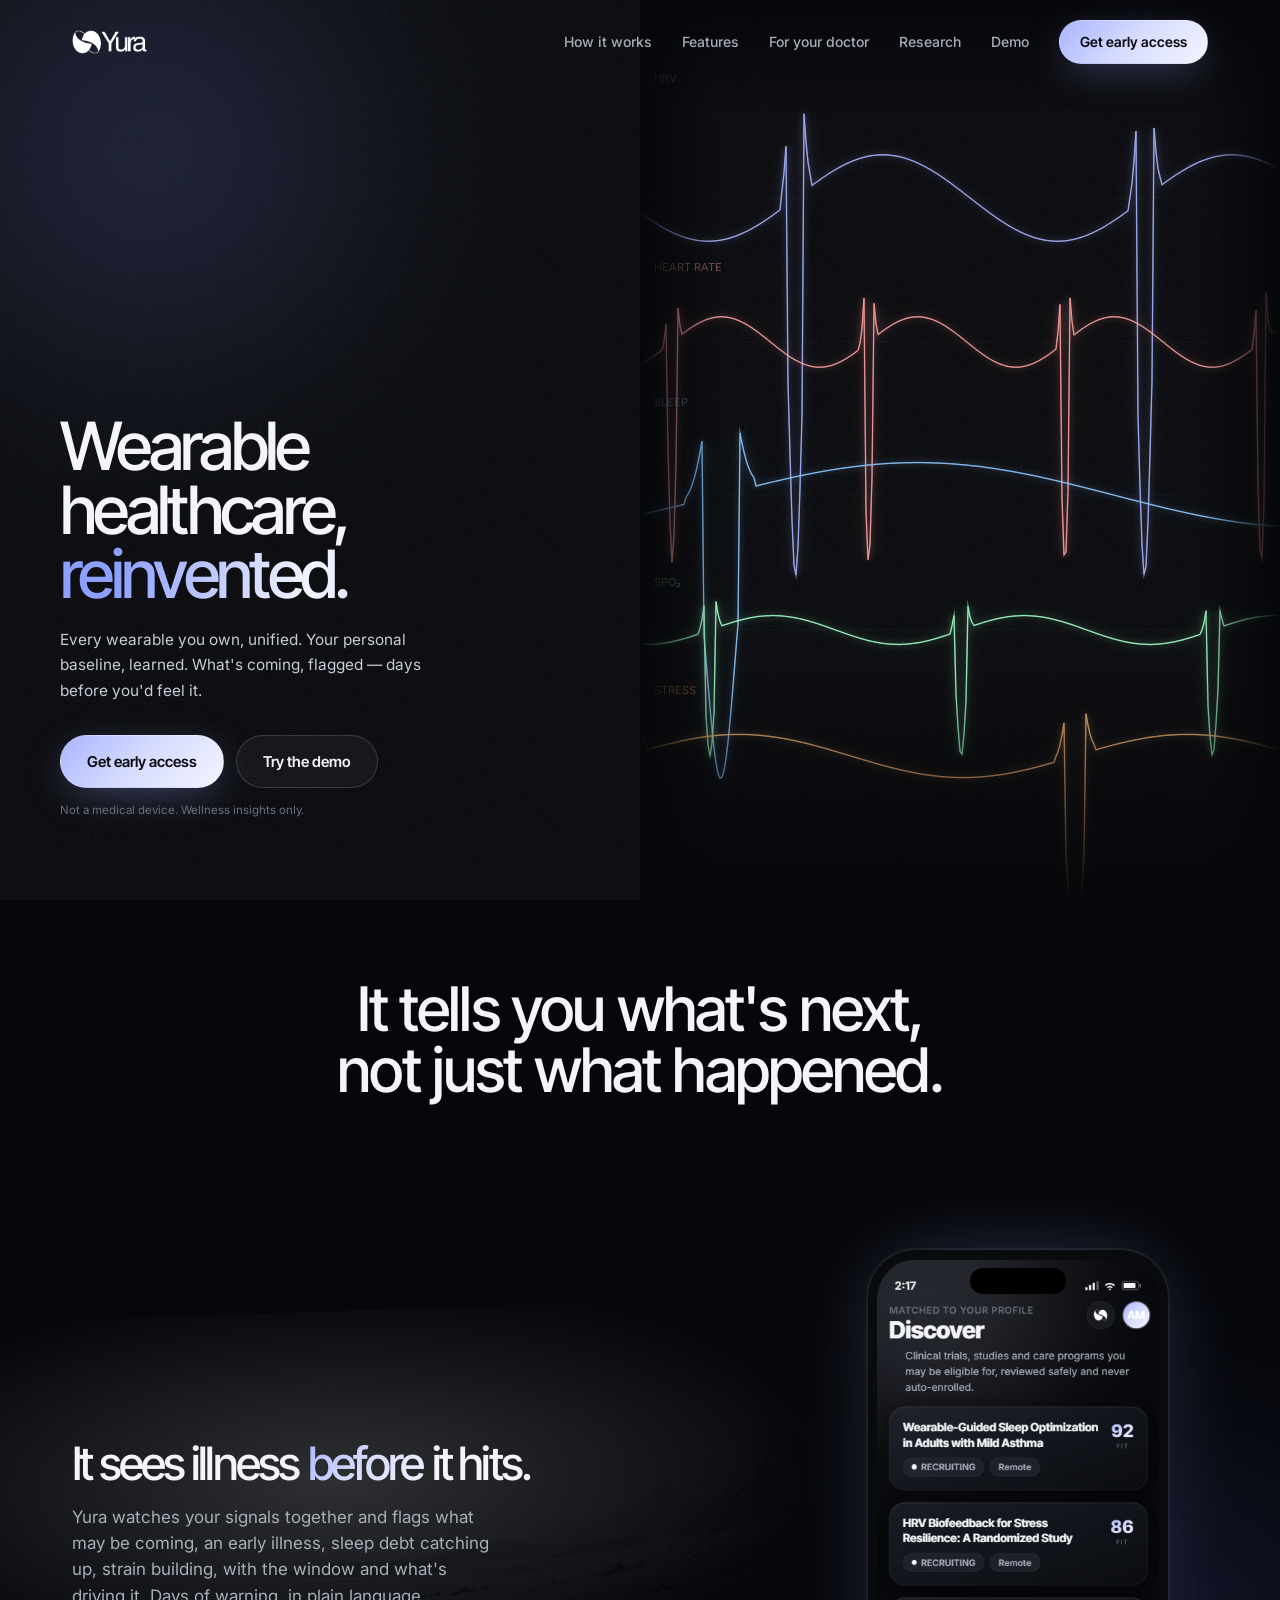
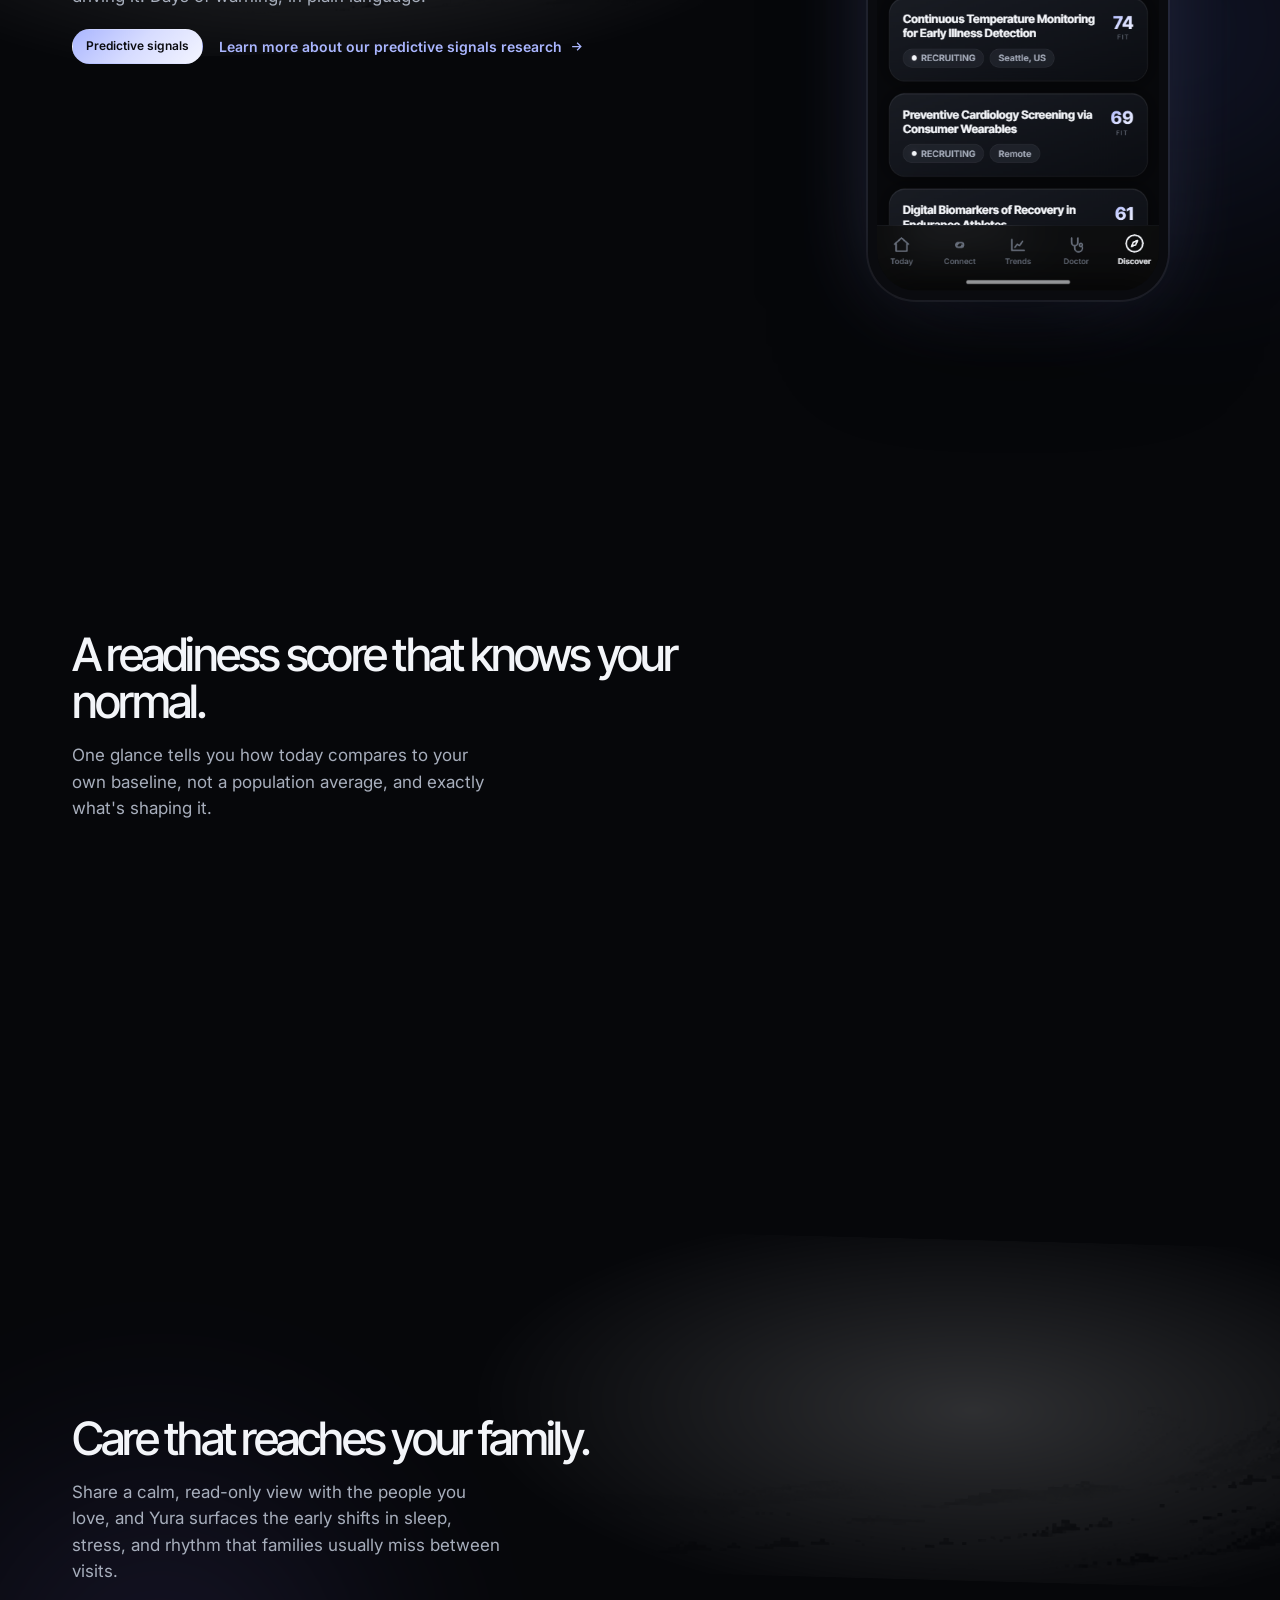
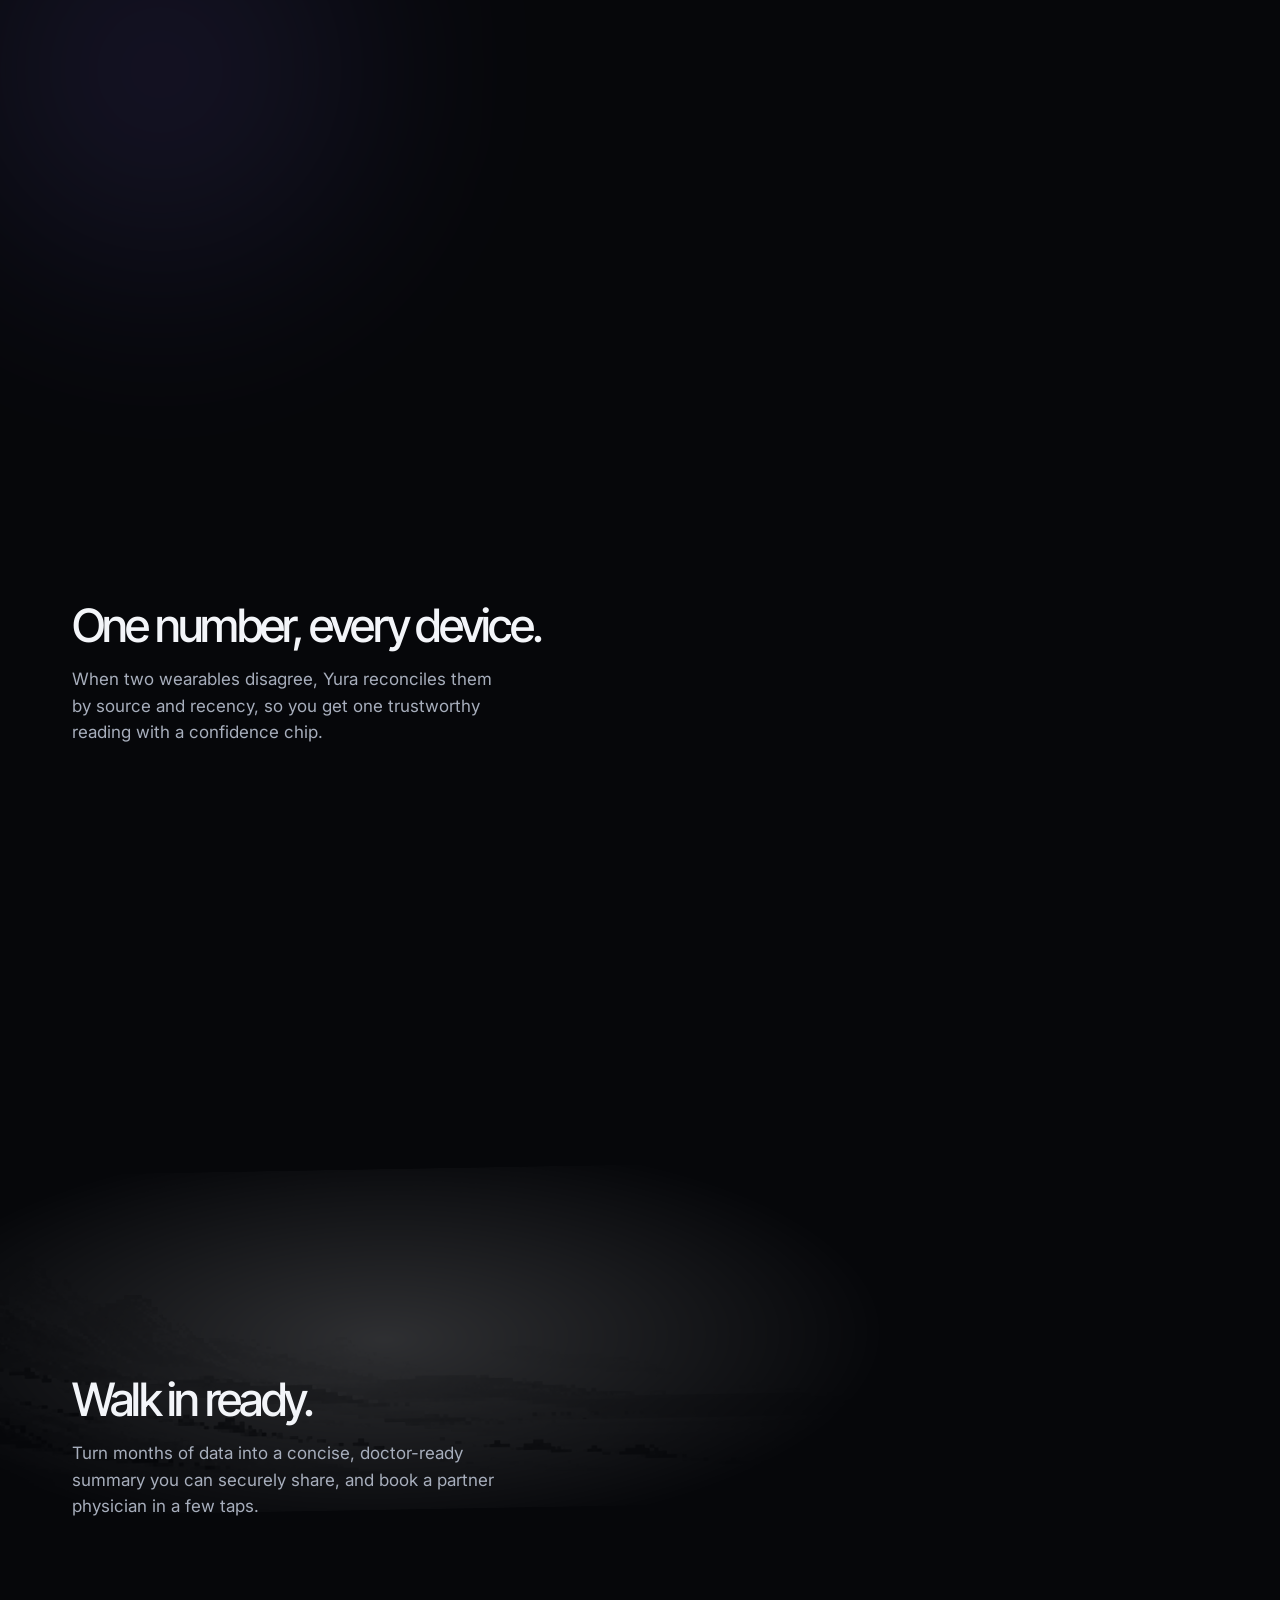
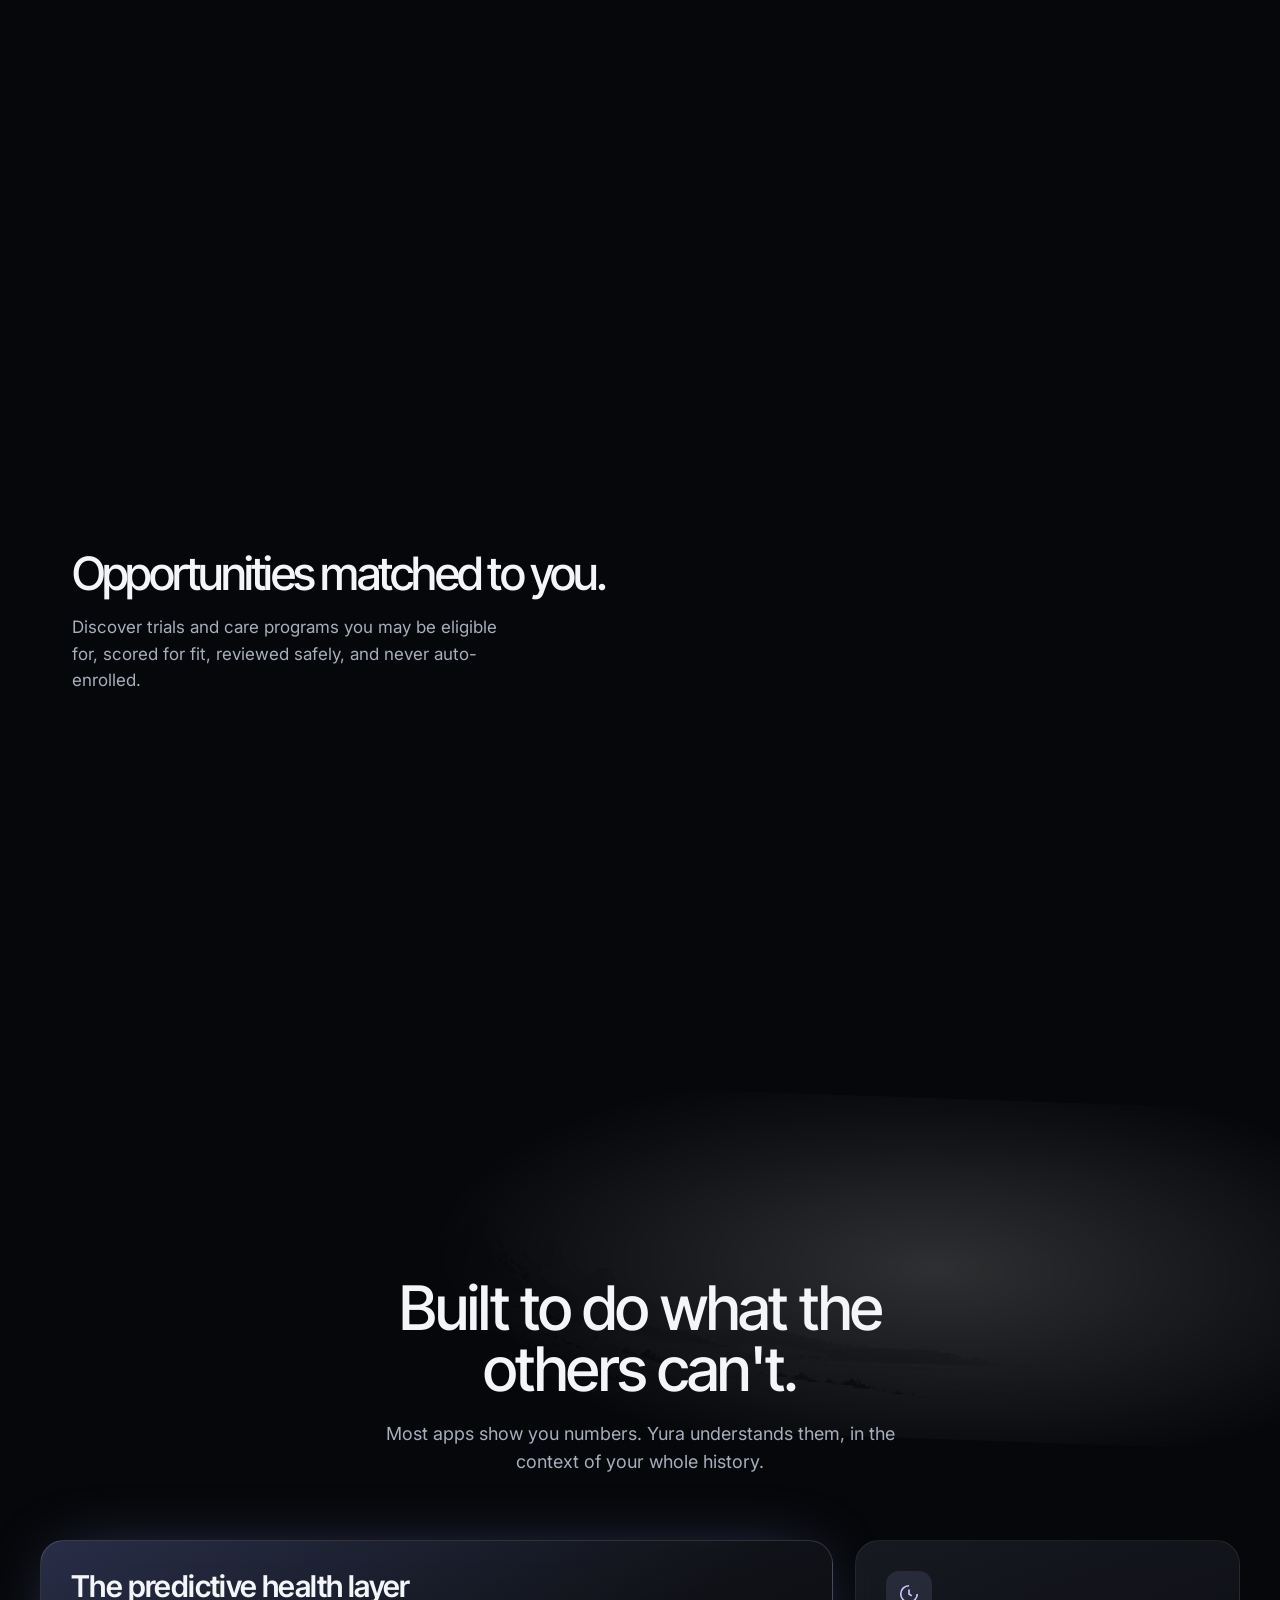
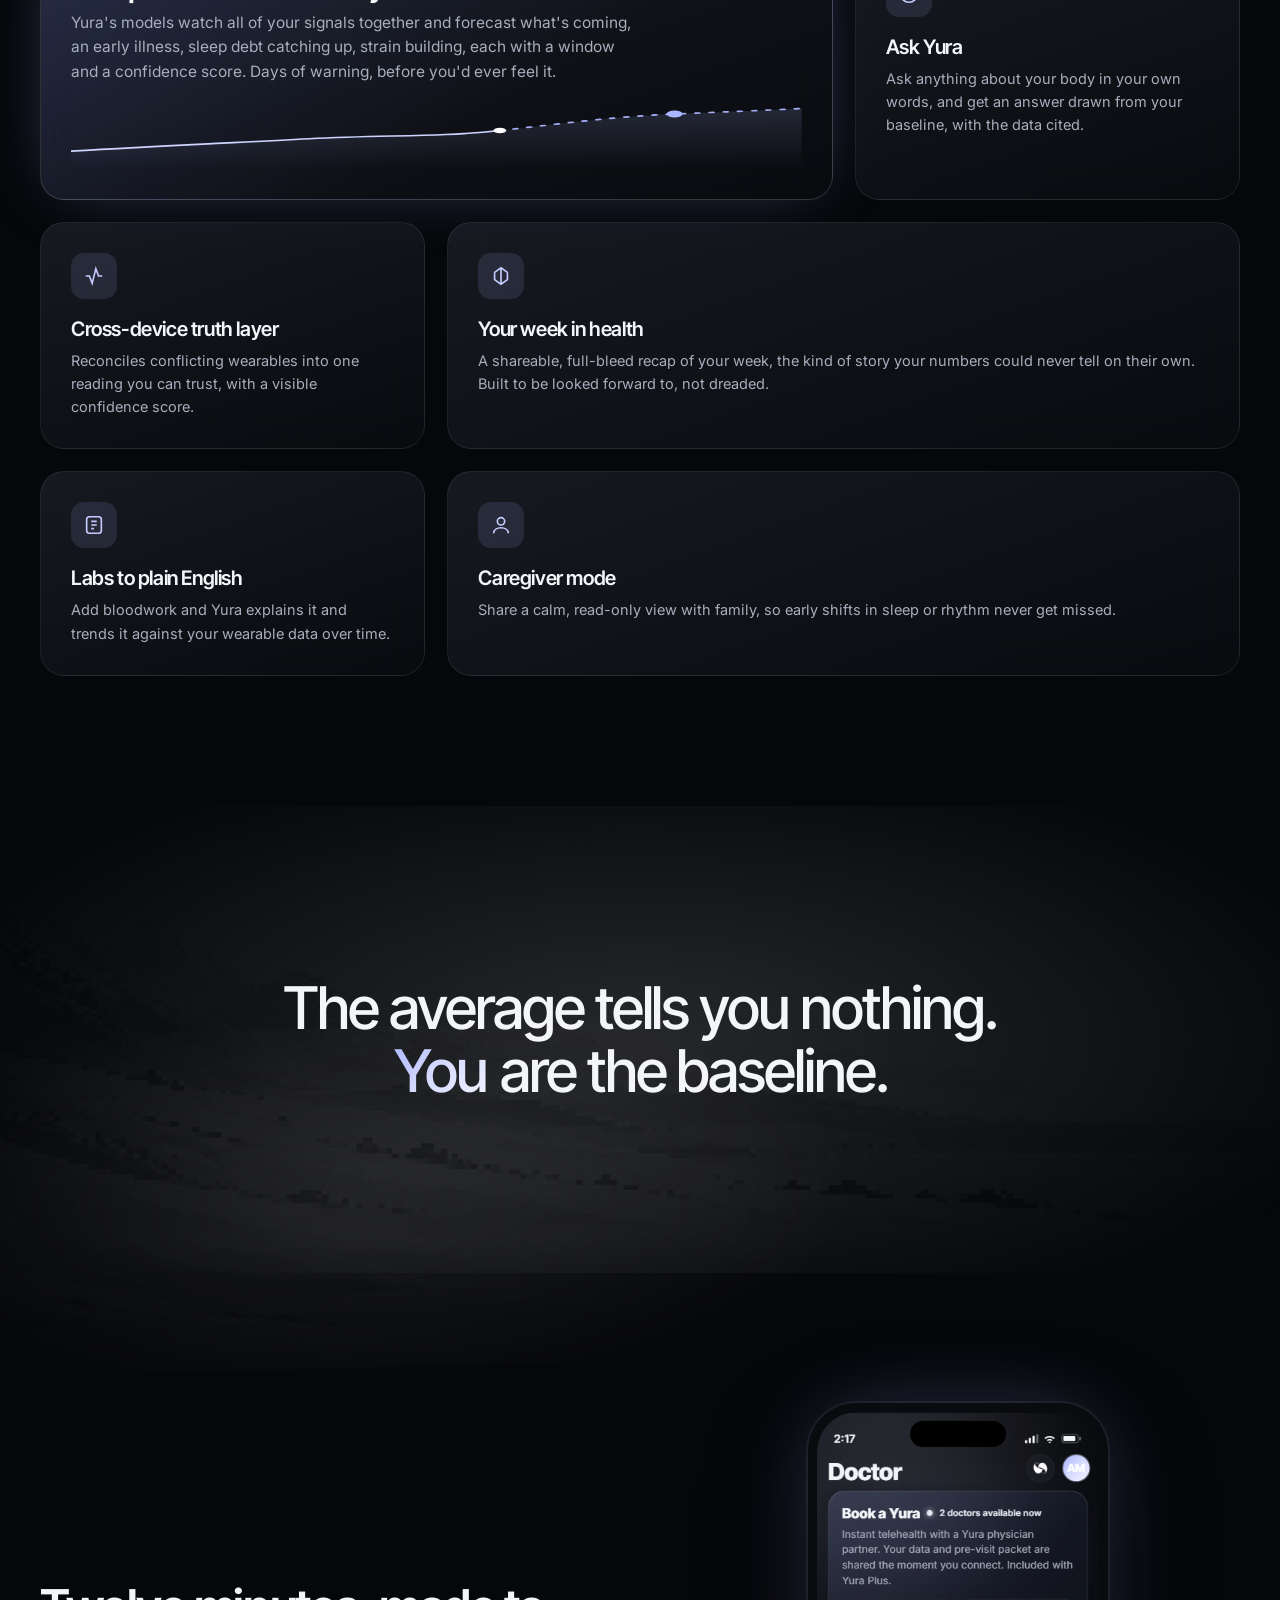
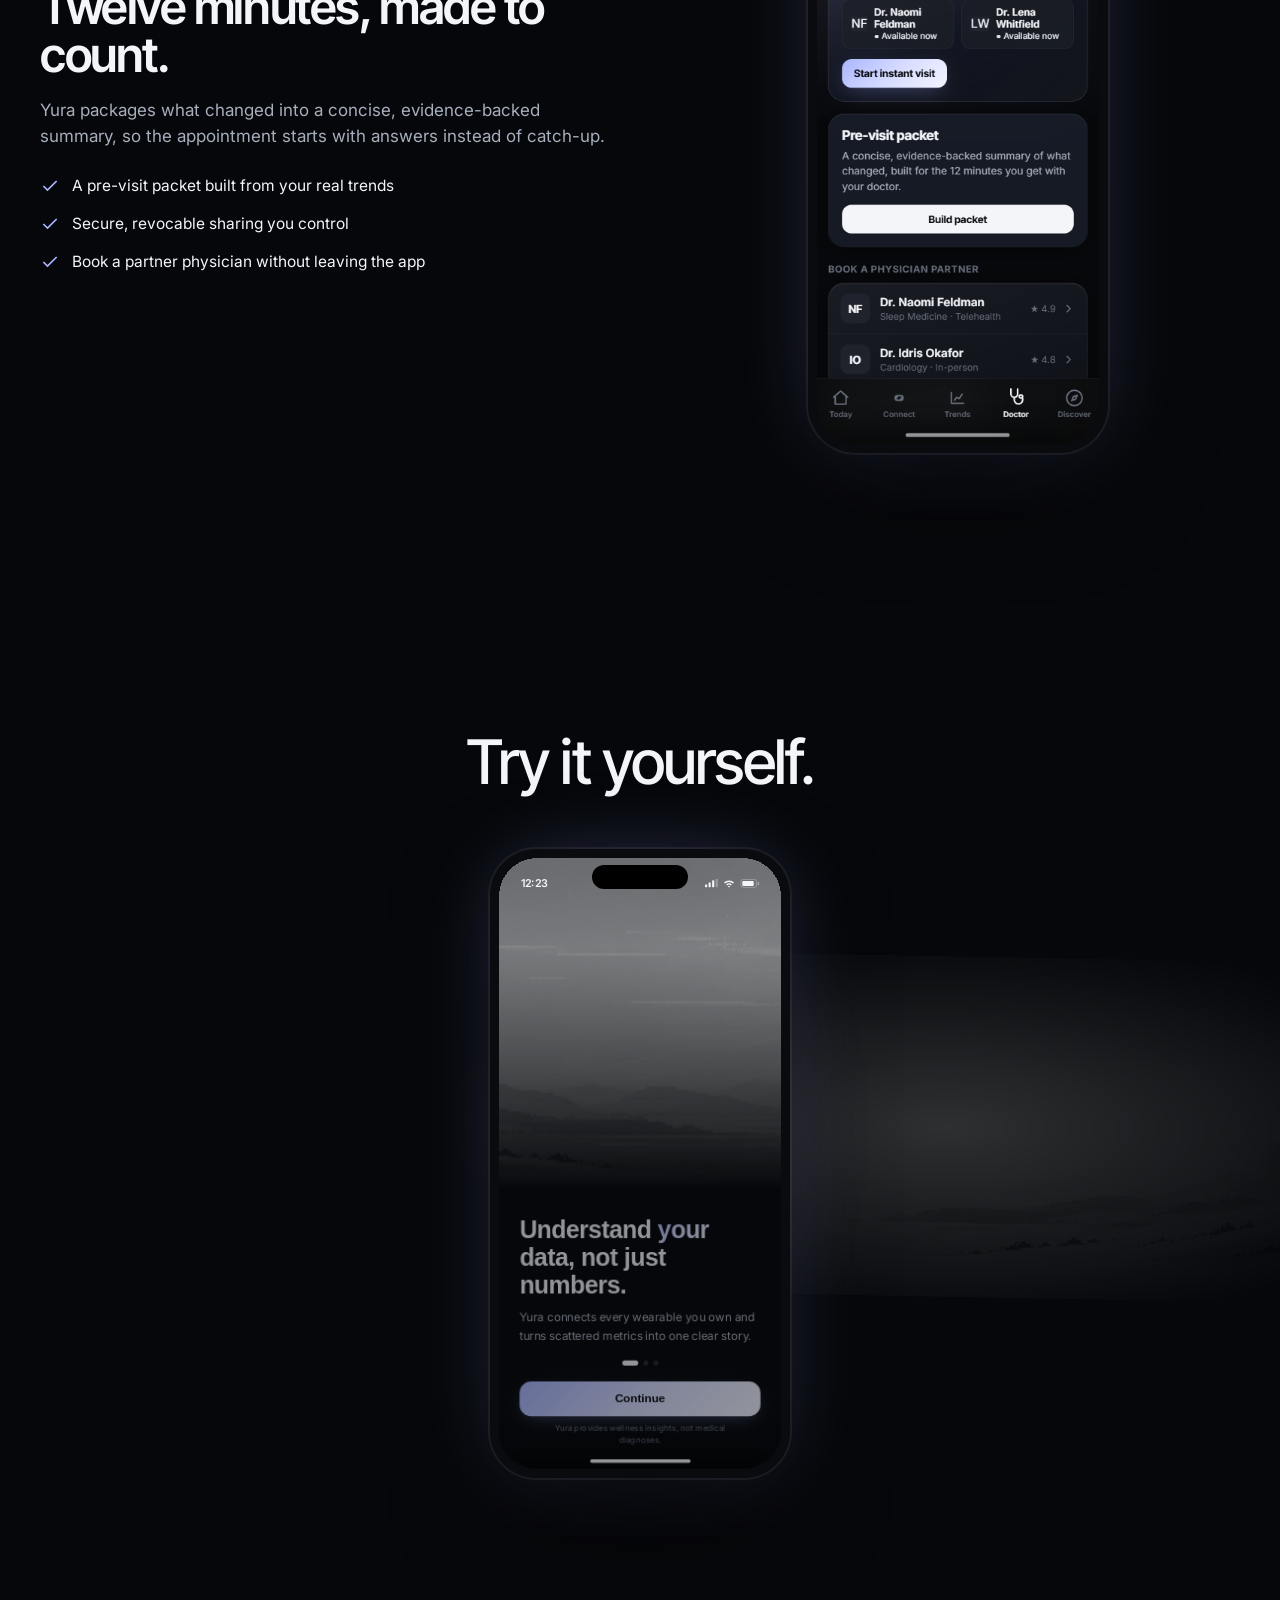
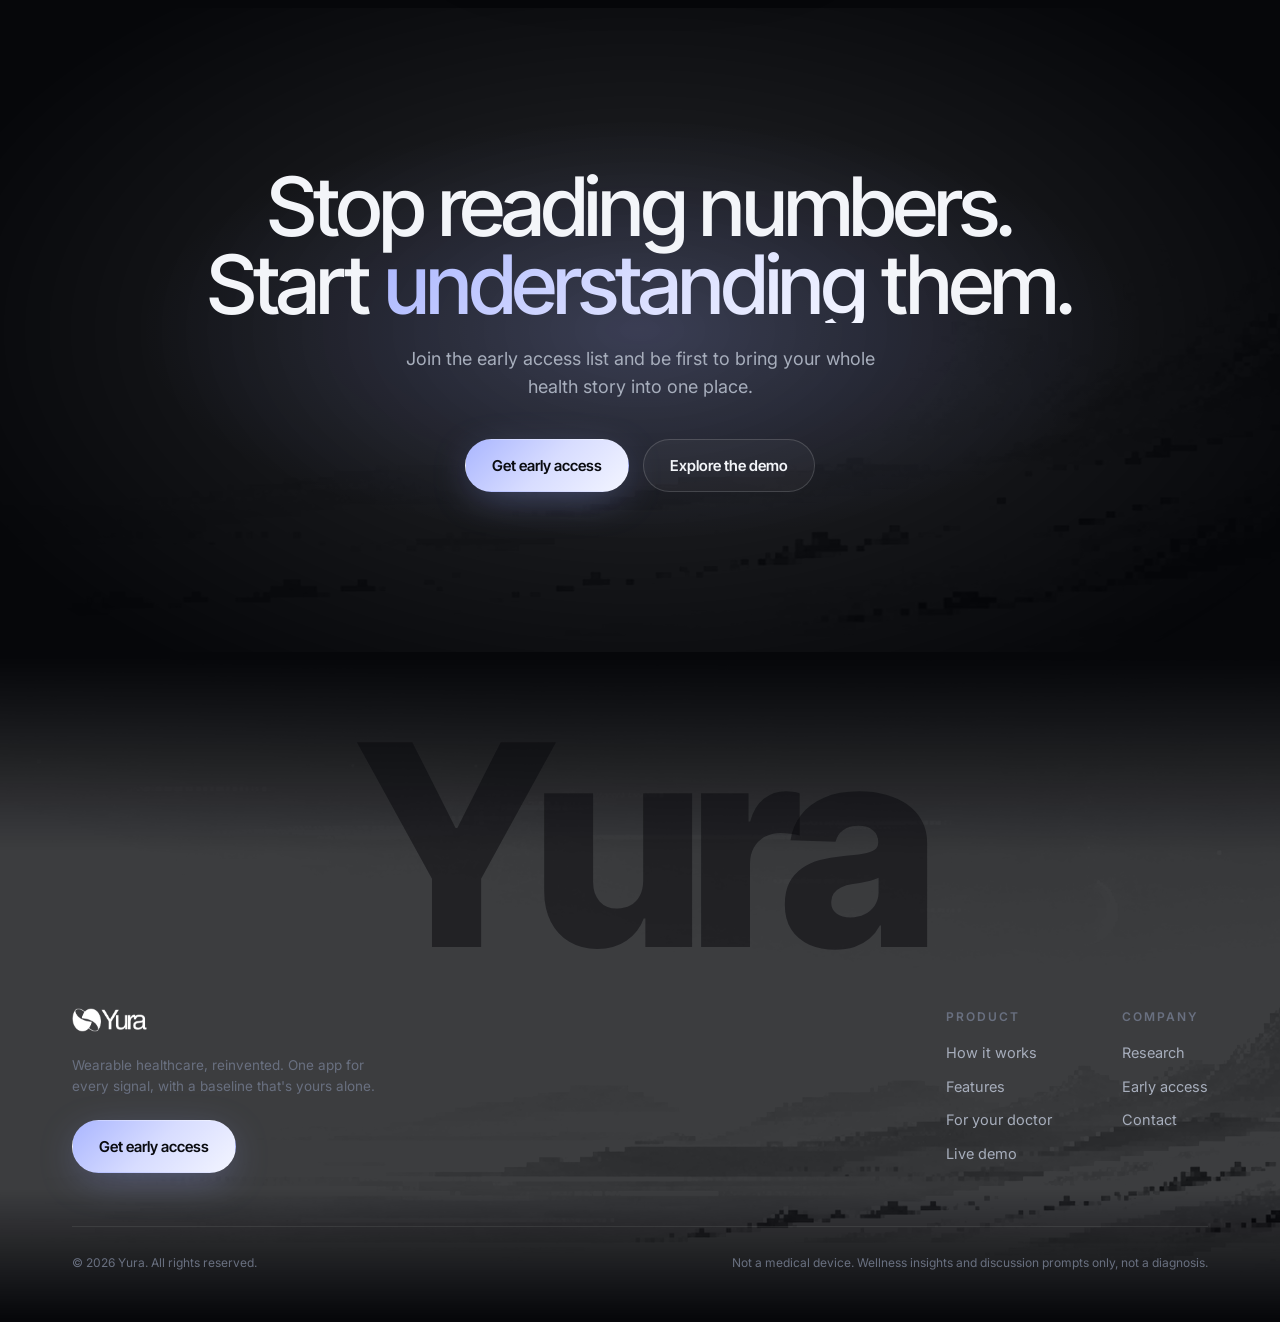
==== commit 2b92d7bc: "Hero redesign: Polarity-inspired split layout, left headline, right animated ECG health signals canv" ====
--- a/index.html
+++ b/index.html
@@ -79,73 +79,44 @@
 @media(max-width:760px){.nav .links a:not(.cta){display:none}}
 
 /* ---- HERO ---- */
-.hero{min-height:100vh;display:flex;flex-direction:column;align-items:center;justify-content:flex-start;overflow:hidden;position:relative;z-index:3;padding:140px 32px 0;text-align:center}
+.hero{min-height:100vh;display:grid;grid-template-columns:1fr 1fr;align-items:end;overflow:hidden;position:relative;z-index:3;padding:0}
 .hero-scene{position:absolute;inset:0;z-index:0;pointer-events:none}
-.hlay{position:absolute;left:-4%;right:-4%;background-size:cover;background-position:center;will-change:transform;background-repeat:no-repeat}
-.hlay.far{top:40%;height:70%;background-image:url('img/land-c.png');background-position:center 40%;background-size:cover;
-  opacity:.22;filter:grayscale(1) blur(3px) brightness(.8);
-  -webkit-mask-image:linear-gradient(to bottom,transparent 0%,#000 30%,#000 70%,transparent 100%);mask-image:linear-gradient(to bottom,transparent 0%,#000 30%,#000 70%,transparent 100%)}
-.hlay.near{display:none}
-.aurora{position:absolute;inset:0;z-index:1;background:
-  radial-gradient(55% 45% at 50% 20%,rgba(120,140,255,.28),transparent 60%),
-  radial-gradient(40% 35% at 20% 60%,rgba(100,90,255,.16),transparent 55%),
-  radial-gradient(40% 35% at 80% 55%,rgba(140,120,255,.14),transparent 55%);
-  animation:drift 18s ease-in-out infinite alternate}
-@keyframes drift{to{transform:translate3d(2%,-2%,0) scale(1.04)}}
-.grain{position:absolute;inset:0;z-index:1;pointer-events:none;opacity:.12;mix-blend-mode:overlay;
+/* subtle grain */
+.grain{position:absolute;inset:0;z-index:1;pointer-events:none;opacity:.09;mix-blend-mode:overlay;
   background-image:url("data:image/svg+xml,%3Csvg xmlns='http://www.w3.org/2000/svg' width='140' height='140'%3E%3Cfilter id='n'%3E%3CfeTurbulence type='fractalNoise' baseFrequency='0.85' numOctaves='2' stitchTiles='stitch'/%3E%3C/filter%3E%3Crect width='100%25' height='100%25' filter='url(%23n)'/%3E%3C/svg%3E");background-size:140px 140px}
-.hero-scene::after{content:"";position:absolute;inset:0;z-index:2;background:
-  radial-gradient(80% 60% at 50% 0%,transparent 40%,rgb(var(--veil-rgb)/.7) 80%,rgb(var(--veil-rgb)) 100%),
-  linear-gradient(to bottom,rgb(var(--veil-rgb)/.5) 0%,transparent 20%)}
-
-/* hero copy — centered above phones */
-.hero .copy{position:relative;z-index:4;max-width:760px;margin:0 auto;opacity:0;animation:rise 1s var(--ease) .1s forwards}
-@keyframes rise{from{opacity:0;transform:translateY(28px)}to{opacity:1;transform:none}}
-.hero .pill{display:inline-flex;align-items:center;gap:8px;border:1px solid var(--line-2);border-radius:999px;padding:6px 14px 6px 8px;margin-bottom:28px;font-size:12.5px;font-weight:600;color:var(--dim);background:rgba(255,255,255,.04);backdrop-filter:blur(10px)}
-.hero .pill .dot{width:6px;height:6px;border-radius:50%;background:var(--iris-2);box-shadow:0 0 10px var(--glow);animation:pulse 2.4s ease-in-out infinite;flex:none}
-@keyframes pulse{0%,100%{opacity:1}50%{opacity:.35}}
-.hero h1{font-family:var(--head);font-size:clamp(44px,6.5vw,96px);font-weight:500;letter-spacing:-.06em;margin:0;line-height:.95;color:var(--ink)}
-.hero p.sub{font-size:clamp(15px,1.5vw,19px);color:var(--sub);font-weight:400;max-width:520px;margin:22px auto 0;line-height:1.6}
-.hero .row{display:flex;gap:12px;margin-top:34px;justify-content:center;flex-wrap:wrap}
-.hero .note{margin-top:16px;font-size:12px;color:var(--faint)}
-
-/* hero phones stage — 3 phones in a fan */
-.hero-stage{position:relative;z-index:4;width:100%;max-width:900px;margin:52px auto 0;height:520px;flex:none;opacity:0;animation:rise 1.1s var(--ease) .5s forwards}
-.hero-stage .hphone{position:absolute;bottom:0}
-.hero-stage .hphone.c{left:50%;transform:translateX(-50%);z-index:3;width:240px}
-.hero-stage .hphone.l{left:50%;transform:translateX(-310px) rotate(-8deg);z-index:2;width:210px;opacity:.85}
-.hero-stage .hphone.r{left:50%;transform:translateX(100px) rotate(8deg);z-index:2;width:210px;opacity:.85}
-/* floating stat cards */
-.hstat{position:absolute;background:rgba(16,18,28,.72);border:1px solid var(--line-2);border-radius:16px;padding:12px 16px;backdrop-filter:blur(20px);white-space:nowrap;z-index:5;opacity:0;animation:floatin .8s var(--ease) forwards}
-@keyframes floatin{from{opacity:0;transform:translateY(12px)}to{opacity:1;transform:none}}
-.hstat .sl{font-size:11px;font-weight:600;letter-spacing:.1em;text-transform:uppercase;color:var(--faint);margin-bottom:3px}
-.hstat .sv{font-family:var(--disp);font-weight:700;font-size:20px;color:var(--ink);display:flex;align-items:baseline;gap:5px}
-.hstat .sd{font-size:11px;font-weight:600;padding:2px 7px;border-radius:999px}
-.hstat .sd.up{background:rgba(100,255,150,.12);color:#6effa0}
-.hstat .sd.dn{background:rgba(255,120,100,.12);color:#ff9090}
-.hstat .sd.w{background:rgba(170,182,255,.12);color:#aab6ff}
-/* card positions */
-.hstat.s1{left:calc(50% - 420px);top:60px;animation-delay:.7s}
-.hstat.s2{right:calc(50% - 420px);top:100px;animation-delay:.85s}
-.hstat.s3{left:calc(50% - 400px);bottom:140px;animation-delay:1s}
-.hstat.s4{right:calc(50% - 380px);bottom:180px;animation-delay:.95s}
-/* fade bottom of stage into page */
-.hero-stage::after{content:"";position:absolute;bottom:0;left:-5%;right:-5%;height:200px;background:linear-gradient(to bottom,transparent,var(--void));pointer-events:none;z-index:6}
+/* vertical divider line */
+.hero-line{position:absolute;left:50%;top:80px;bottom:0;width:1px;background:linear-gradient(to bottom,transparent,rgba(255,255,255,.07) 20%,rgba(255,255,255,.07) 80%,transparent);z-index:2;pointer-events:none}
+
+/* LEFT: headline pinned to bottom-left */
+.hero .copy{position:relative;z-index:4;padding:140px 60px 80px 60px;display:flex;flex-direction:column;justify-content:flex-end;align-self:stretch}
+@keyframes rise{from{opacity:0;transform:translateY(24px)}to{opacity:1;transform:none}}
+.hero h1{font-family:var(--head);font-size:clamp(48px,5.2vw,88px);font-weight:500;letter-spacing:-.055em;margin:0;line-height:.96;color:var(--ink);opacity:0;animation:rise 1s var(--ease) .05s forwards}
+.hero p.sub{font-size:clamp(14px,1.2vw,17px);color:var(--sub);font-weight:400;max-width:400px;margin:20px 0 0;line-height:1.65;opacity:0;animation:rise 1s var(--ease) .2s forwards}
+.hero .row{display:flex;gap:12px;margin-top:32px;flex-wrap:wrap;opacity:0;animation:rise 1s var(--ease) .35s forwards}
+.hero .note{margin-top:14px;font-size:11.5px;color:var(--faint);opacity:0;animation:rise 1s var(--ease) .45s forwards}
+
+/* RIGHT: animated canvas art */
+.hero-art{position:relative;z-index:4;align-self:stretch;overflow:hidden}
+#heroCanvas{position:absolute;inset:0;width:100%;height:100%;opacity:0;animation:rise 1.4s var(--ease) .3s forwards}
+/* vignette edges */
+.hero-art::before{content:"";position:absolute;inset:0;z-index:2;pointer-events:none;background:
+  linear-gradient(to right,var(--void) 0%,transparent 12%,transparent 88%,var(--void) 100%),
+  linear-gradient(to bottom,var(--void) 0%,transparent 12%,transparent 75%,var(--void) 100%)}
 
 @media(max-width:900px){
-  .hstat.s1,.hstat.s3{left:8px}
-  .hstat.s2,.hstat.s4{right:8px}
+  .hero{grid-template-columns:1fr;min-height:auto;padding-bottom:0}
+  .hero-line{display:none}
+  .hero .copy{padding:120px 32px 40px;align-self:auto}
+  .hero h1{font-size:clamp(40px,9vw,64px)}
+  .hero p.sub{max-width:100%}
+  .hero-art{height:300px}
 }
 @media(max-width:600px){
-  .hero{padding:110px 20px 0}
-  .hero h1{font-size:38px}
-  .hero p.sub{font-size:15px}
-  .hero .row{flex-direction:column;align-items:center;gap:10px}
-  .hero-stage{height:360px;margin-top:36px}
-  .hero-stage .hphone.c{width:170px}
-  .hero-stage .hphone.l{transform:translateX(-215px) rotate(-8deg);width:150px}
-  .hero-stage .hphone.r{transform:translateX(65px) rotate(8deg);width:150px}
-  .hstat{display:none}
+  .hero .copy{padding:110px 20px 36px}
+  .hero h1{font-size:36px}
+  .hero p.sub{font-size:14px}
+  .hero .row{flex-direction:column;gap:10px}
+  .hero-art{height:220px}
   .pad{padding:70px 0}
   .wrap{padding:0 18px}
   .shead h2{font-size:28px}
@@ -336,64 +307,25 @@
 
 <!-- HERO -->
 <header class="hero" id="top">
-  <div class="hero-scene" id="scene">
-    <div class="hlay far" data-depth="10"></div>
-    <div class="aurora"></div>
+  <div class="hero-scene">
     <div class="grain"></div>
-  </div>
-
+    <div class="hero-line"></div>
+  </div>
+
+  <!-- LEFT: headline -->
   <div class="copy">
-    <div class="pill"><span class="dot"></span>Early access open now</div>
-    <h1>Wearable healthcare,<br><span class="shine">reinvented.</span></h1>
-    <p class="sub">Yura unifies every wearable you own, learns your personal baseline, and flags what's coming — days before you'd feel it.</p>
+    <h1>Wearable<br>healthcare,<br><span class="shine">reinvented.</span></h1>
+    <p class="sub">Every wearable you own, unified. Your personal baseline, learned. What's coming, flagged — days before you'd feel it.</p>
     <div class="row">
       <a class="btn btn-iris" href="signup.html">Get early access</a>
-      <a class="btn btn-ghost" href="#demo">Try the live demo</a>
-    </div>
-    <p class="note">Wellness insights and doctor discussion prompts. Not a medical device.</p>
-  </div>
-
-  <!-- 3-phone fan stage -->
-  <div class="hero-stage">
-    <!-- floating stat cards -->
-    <div class="hstat s1">
-      <div class="sl">HRV</div>
-      <div class="sv">47 <small style="font-size:13px;color:var(--faint)">ms</small><span class="sd dn">↓ 19%</span></div>
-    </div>
-    <div class="hstat s2">
-      <div class="sl">Readiness</div>
-      <div class="sv">Strained <span class="sd w">48/100</span></div>
-    </div>
-    <div class="hstat s3">
-      <div class="sl">Sleep</div>
-      <div class="sv">6h 42m <span class="sd dn">↓ 8%</span></div>
-    </div>
-    <div class="hstat s4">
-      <div class="sl">Illness signal</div>
-      <div class="sv">34% <span class="sd w">next 48–72h</span></div>
-    </div>
-
-    <!-- left phone -->
-    <div class="hphone l">
-      <div class="phone" style="width:100%">
-        <div class="notch"></div>
-        <div class="glass-shot"><img class="on" src="img/app-predict.png" alt="Predictive signals" /></div>
-      </div>
-    </div>
-    <!-- center phone -->
-    <div class="hphone c">
-      <div class="phone" style="width:100%">
-        <div class="notch"></div>
-        <div class="glass-shot"><img class="on" src="img/app-today.png" alt="Today" /></div>
-      </div>
-    </div>
-    <!-- right phone -->
-    <div class="hphone r">
-      <div class="phone" style="width:100%">
-        <div class="notch"></div>
-        <div class="glass-shot"><img class="on" src="img/app-doctor.png" alt="Doctor" /></div>
-      </div>
-    </div>
+      <a class="btn btn-ghost" href="#demo">Try the demo</a>
+    </div>
+    <p class="note">Not a medical device. Wellness insights only.</p>
+  </div>
+
+  <!-- RIGHT: animated health signals canvas -->
+  <div class="hero-art">
+    <canvas id="heroCanvas"></canvas>
   </div>
 </header>
 
@@ -621,6 +553,96 @@
 });},{rootMargin:'-45% 0px -45% 0px',threshold:0});
 steps.forEach(s=>stepIO.observe(s));
 
+/* ---- hero canvas: animated health signals ---- */
+(function(){
+  const canvas = document.getElementById('heroCanvas');
+  if (!canvas) return;
+  const ctx = canvas.getContext('2d');
+  let W, H, raf;
+
+  // signal definitions
+  const SIGNALS = [
+    { label:'HRV',       color:'rgba(170,182,255,', freq:0.018, amp:0.12, phase:0,    speed:0.4,  y:0.22 },
+    { label:'Heart Rate',color:'rgba(255,160,160,', freq:0.032, amp:0.07, phase:1.2,  speed:0.6,  y:0.38 },
+    { label:'Sleep',     color:'rgba(140,200,255,', freq:0.008, amp:0.09, phase:2.4,  speed:0.25, y:0.55 },
+    { label:'SpO₂',      color:'rgba(160,255,200,', freq:0.025, amp:0.04, phase:0.8,  speed:0.5,  y:0.70 },
+    { label:'Stress',    color:'rgba(255,190,120,', freq:0.014, amp:0.06, phase:3.1,  speed:0.35, y:0.84 },
+  ];
+
+  let t = 0;
+
+  function resize() {
+    const rect = canvas.parentElement.getBoundingClientRect();
+    W = canvas.width  = rect.width  * devicePixelRatio;
+    H = canvas.height = rect.height * devicePixelRatio;
+    canvas.style.width  = rect.width  + 'px';
+    canvas.style.height = rect.height + 'px';
+  }
+
+  function ecgPulse(x, freq, phase) {
+    // blend smooth sine with sharp ECG spike
+    const p = ((x * freq + phase) % (Math.PI * 2) + Math.PI * 2) % (Math.PI * 2);
+    const sine = Math.sin(x * freq + phase);
+    // spike at p near PI
+    const dist = Math.abs(p - Math.PI);
+    const spike = dist < 0.28 ? Math.exp(-dist * dist * 40) * (dist < 0.14 ? 3.5 : -1.8) : 0;
+    return sine * 0.4 + spike;
+  }
+
+  function draw() {
+    ctx.clearRect(0, 0, W, H);
+
+    SIGNALS.forEach((sig, si) => {
+      const cy = sig.y * H;
+      const amp = sig.amp * H;
+      const scroll = t * sig.speed * W * 0.001;
+
+      ctx.save();
+      // glow pass
+      ctx.shadowColor = sig.color + '0.6)';
+      ctx.shadowBlur = 18 * devicePixelRatio;
+      ctx.strokeStyle = sig.color + '0.55)';
+      ctx.lineWidth = 1.5 * devicePixelRatio;
+      ctx.beginPath();
+      for (let px = 0; px <= W; px += 2) {
+        const xv = px + scroll;
+        const y = cy + ecgPulse(xv, sig.freq, sig.phase) * amp;
+        px === 0 ? ctx.moveTo(px, y) : ctx.lineTo(px, y);
+      }
+      ctx.stroke();
+
+      // bright line pass
+      ctx.shadowBlur = 6 * devicePixelRatio;
+      ctx.strokeStyle = sig.color + '0.85)';
+      ctx.lineWidth = 1 * devicePixelRatio;
+      ctx.stroke();
+
+      // label at left edge
+      ctx.shadowBlur = 0;
+      ctx.font = `${11 * devicePixelRatio}px Inter,sans-serif`;
+      ctx.fillStyle = sig.color + '0.45)';
+      ctx.fillText(sig.label.toUpperCase(), 14 * devicePixelRatio, cy - amp - 8 * devicePixelRatio);
+
+      // baseline faint rule
+      ctx.strokeStyle = sig.color + '0.07)';
+      ctx.lineWidth = 0.5 * devicePixelRatio;
+      ctx.shadowBlur = 0;
+      ctx.beginPath();
+      ctx.moveTo(0, cy); ctx.lineTo(W, cy);
+      ctx.stroke();
+
+      ctx.restore();
+    });
+
+    t++;
+    raf = requestAnimationFrame(draw);
+  }
+
+  resize();
+  window.addEventListener('resize', resize);
+  draw();
+})();
+
 </script>
 </body>
 </html>
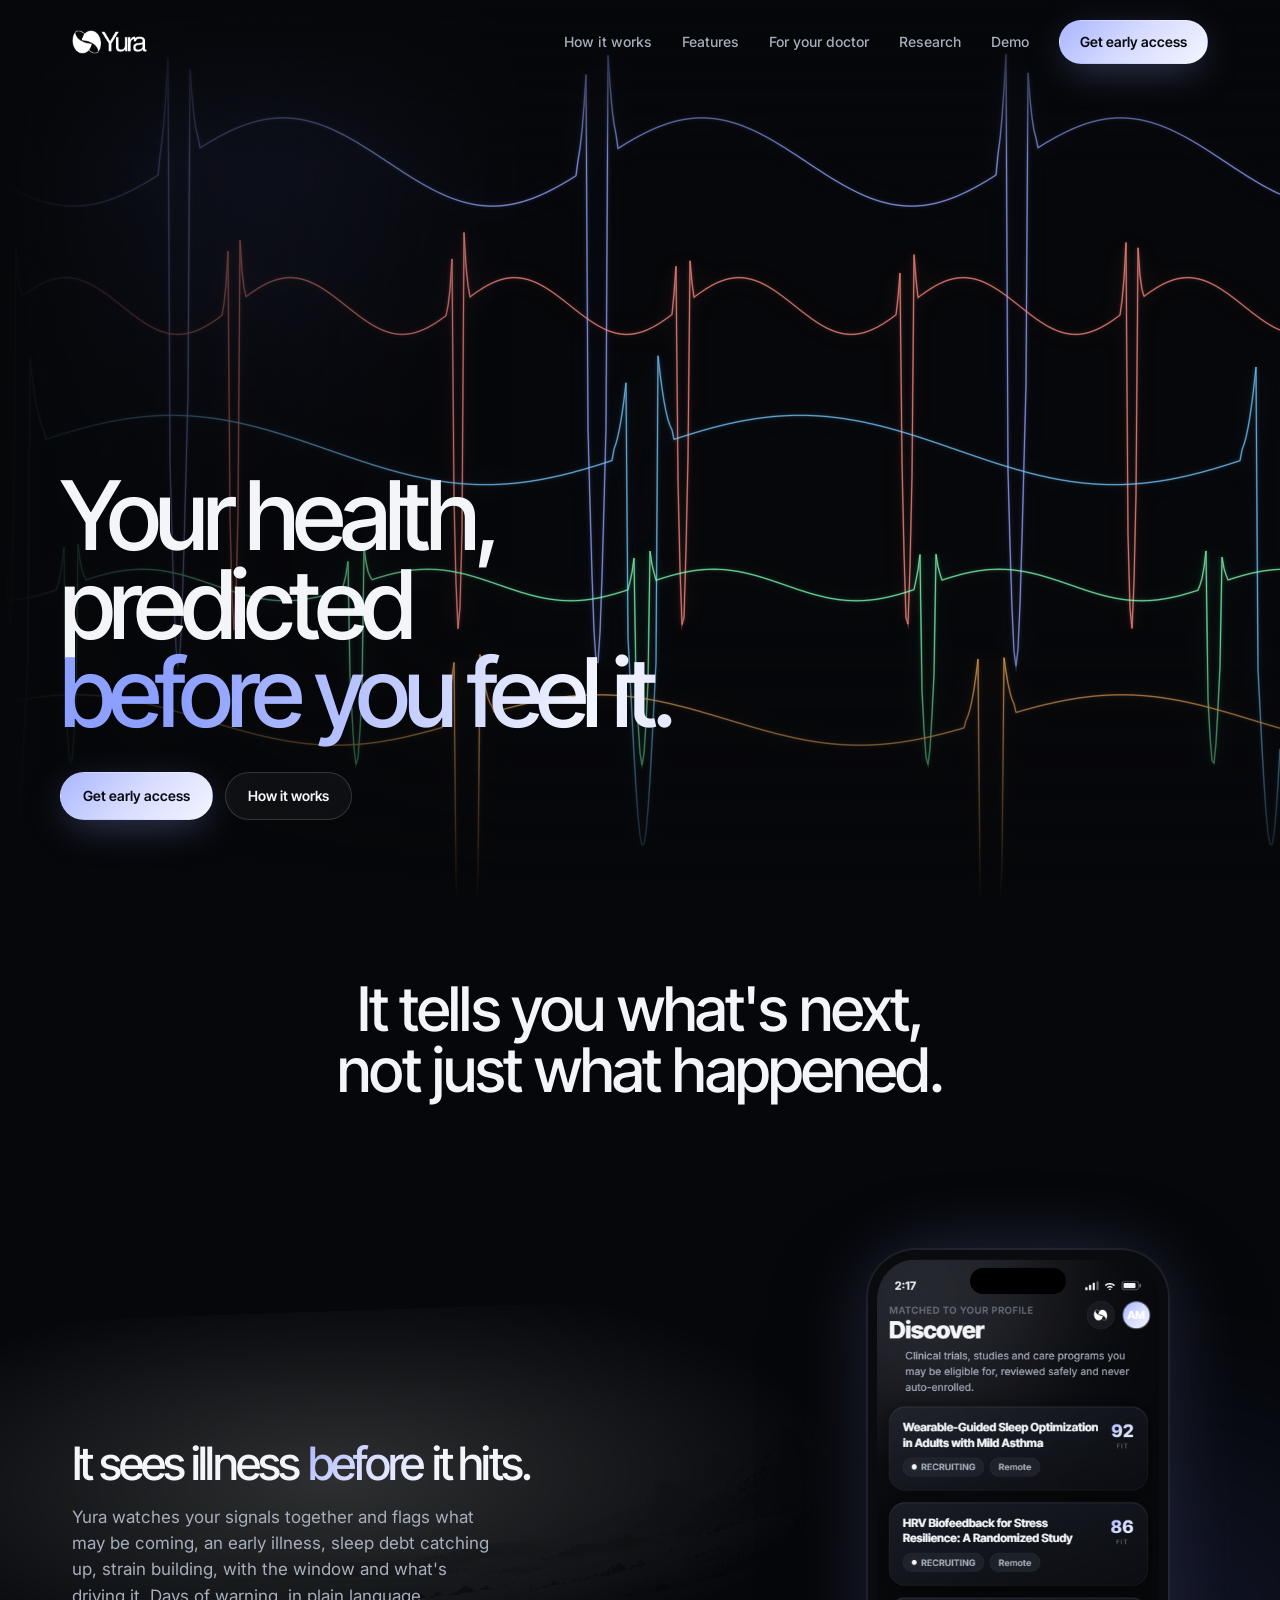
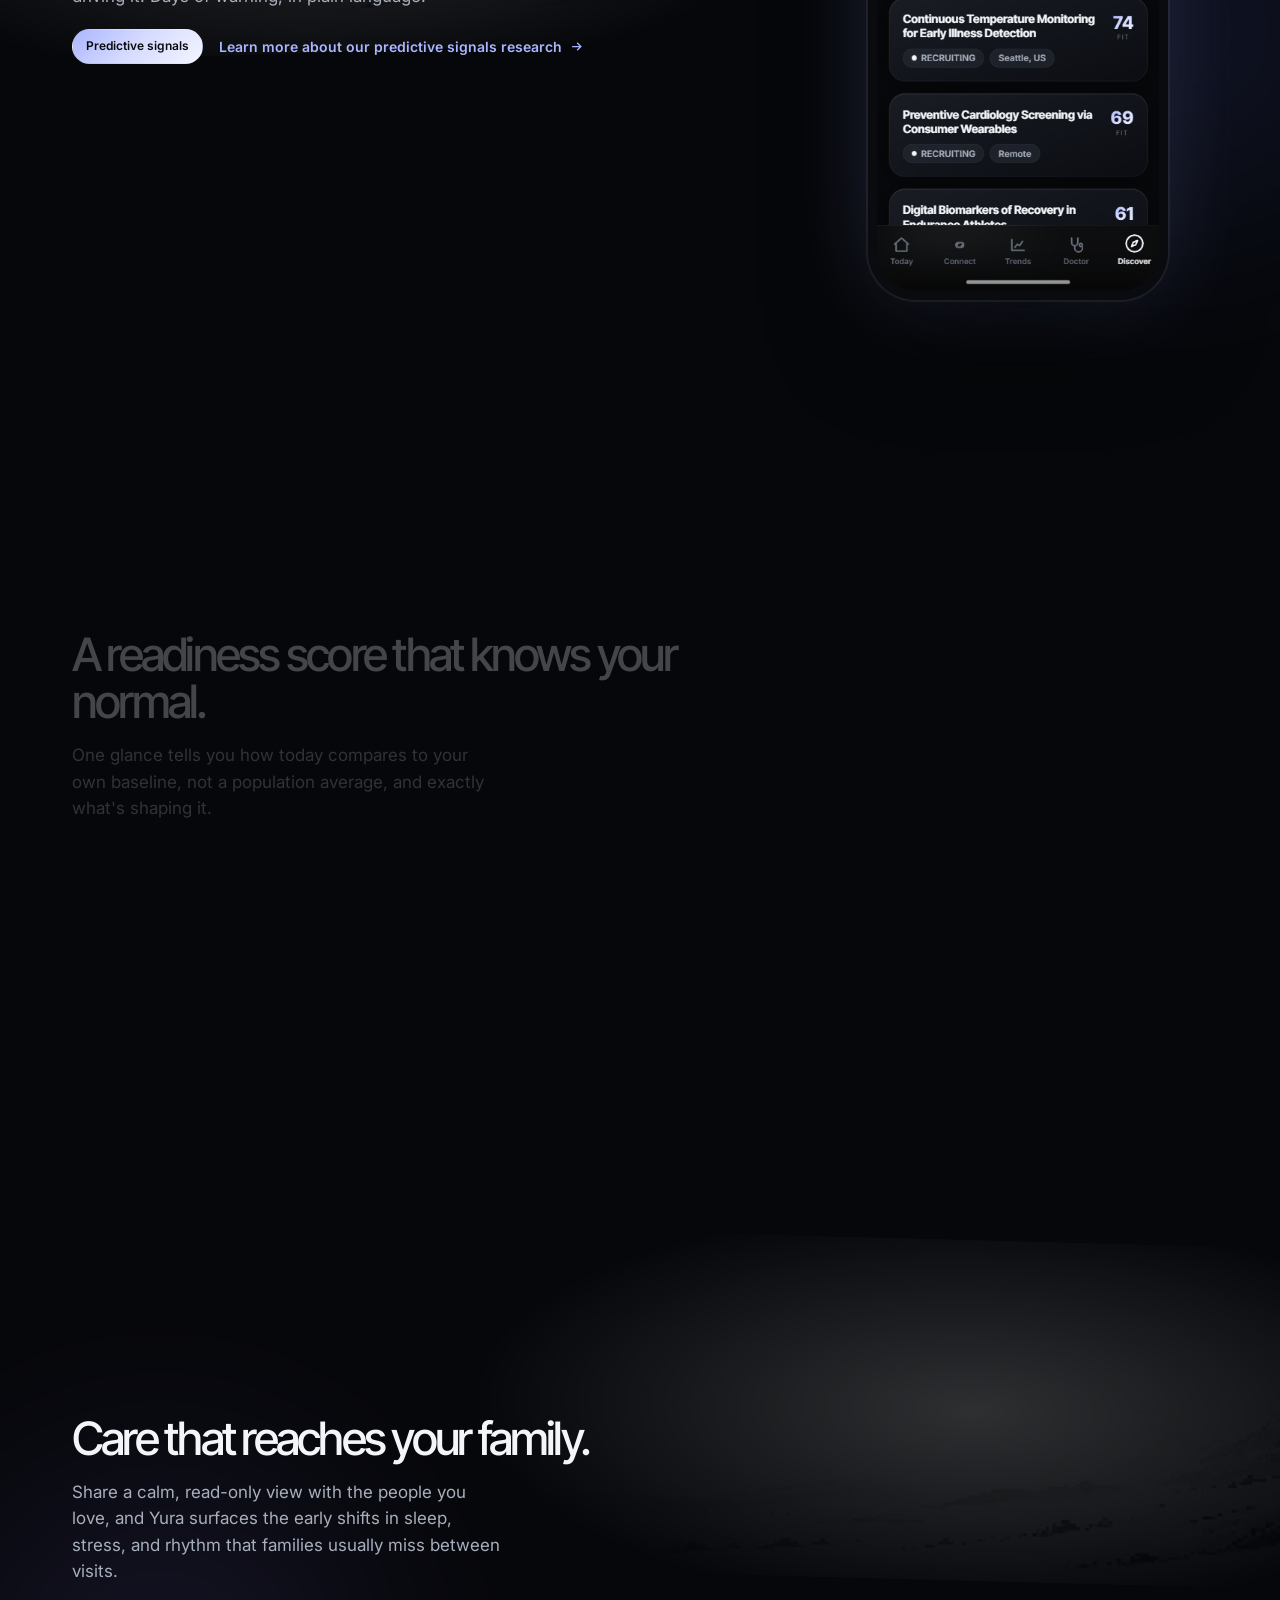
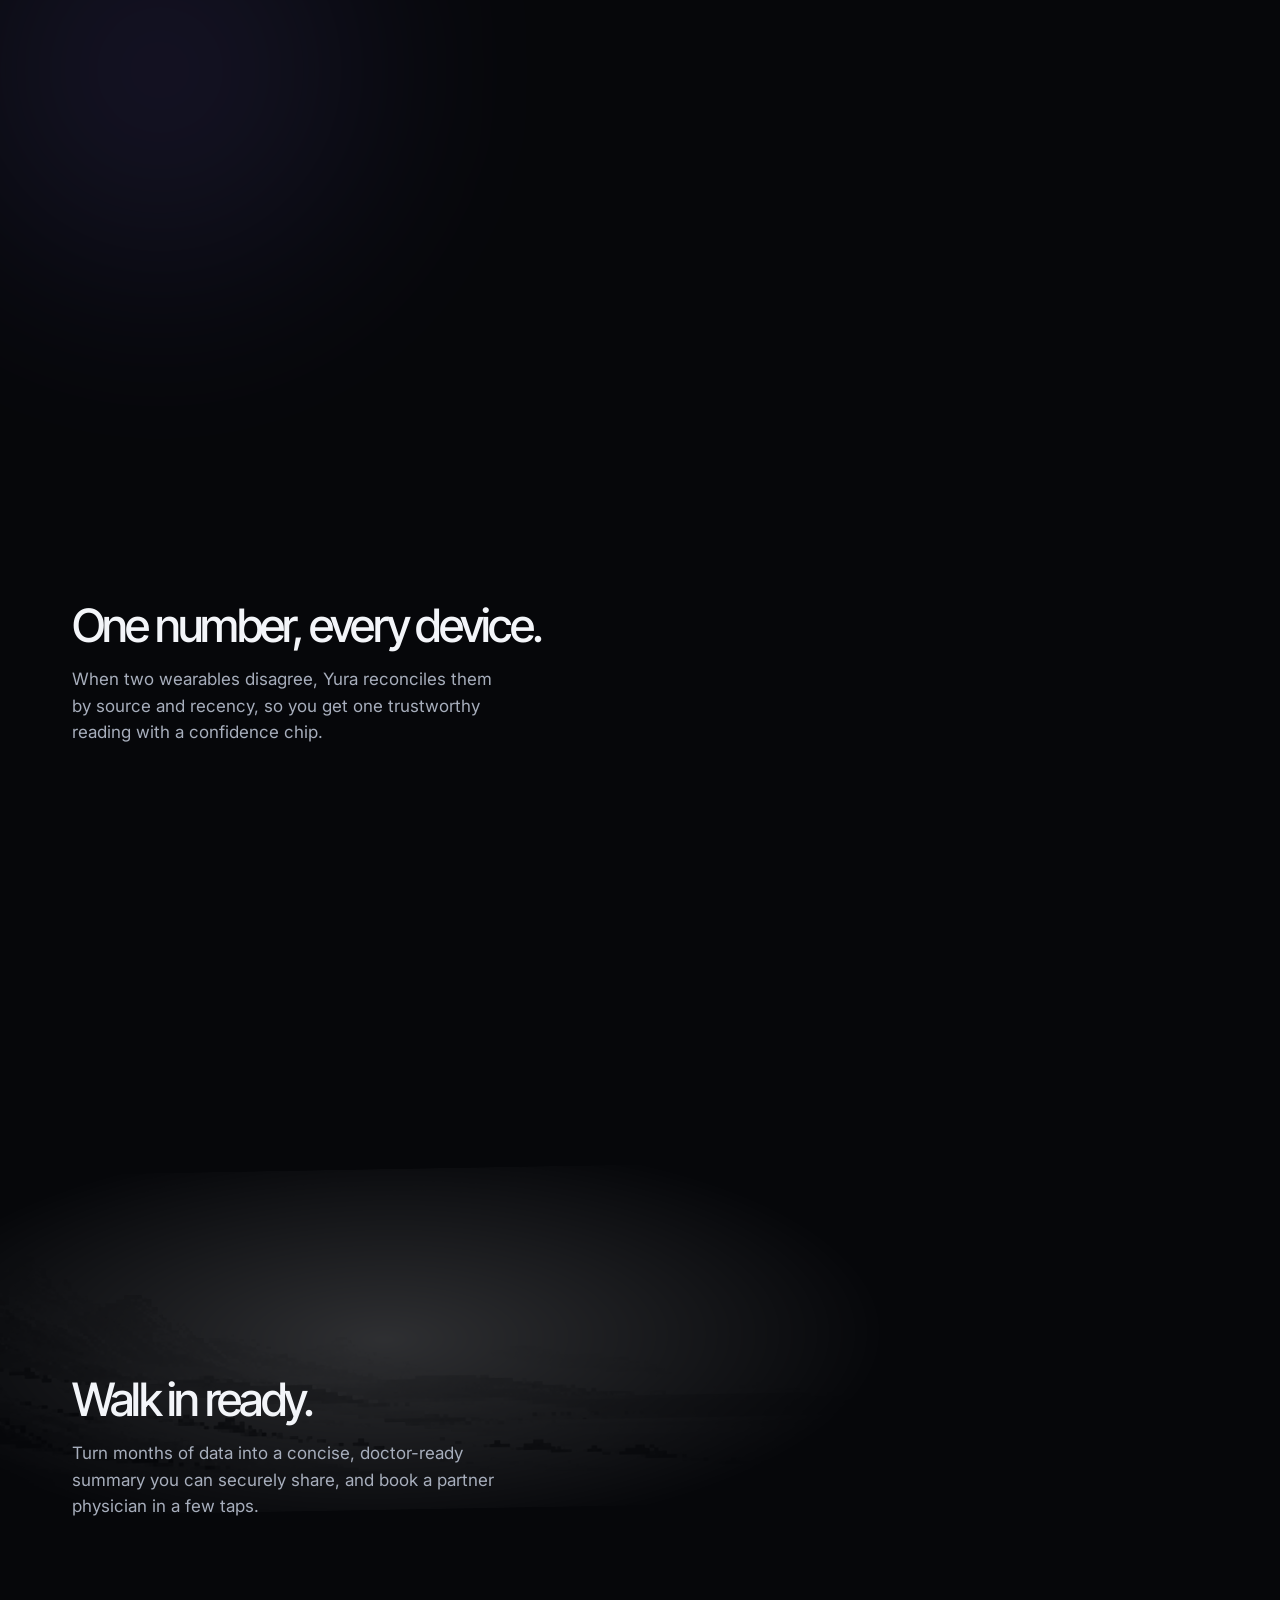
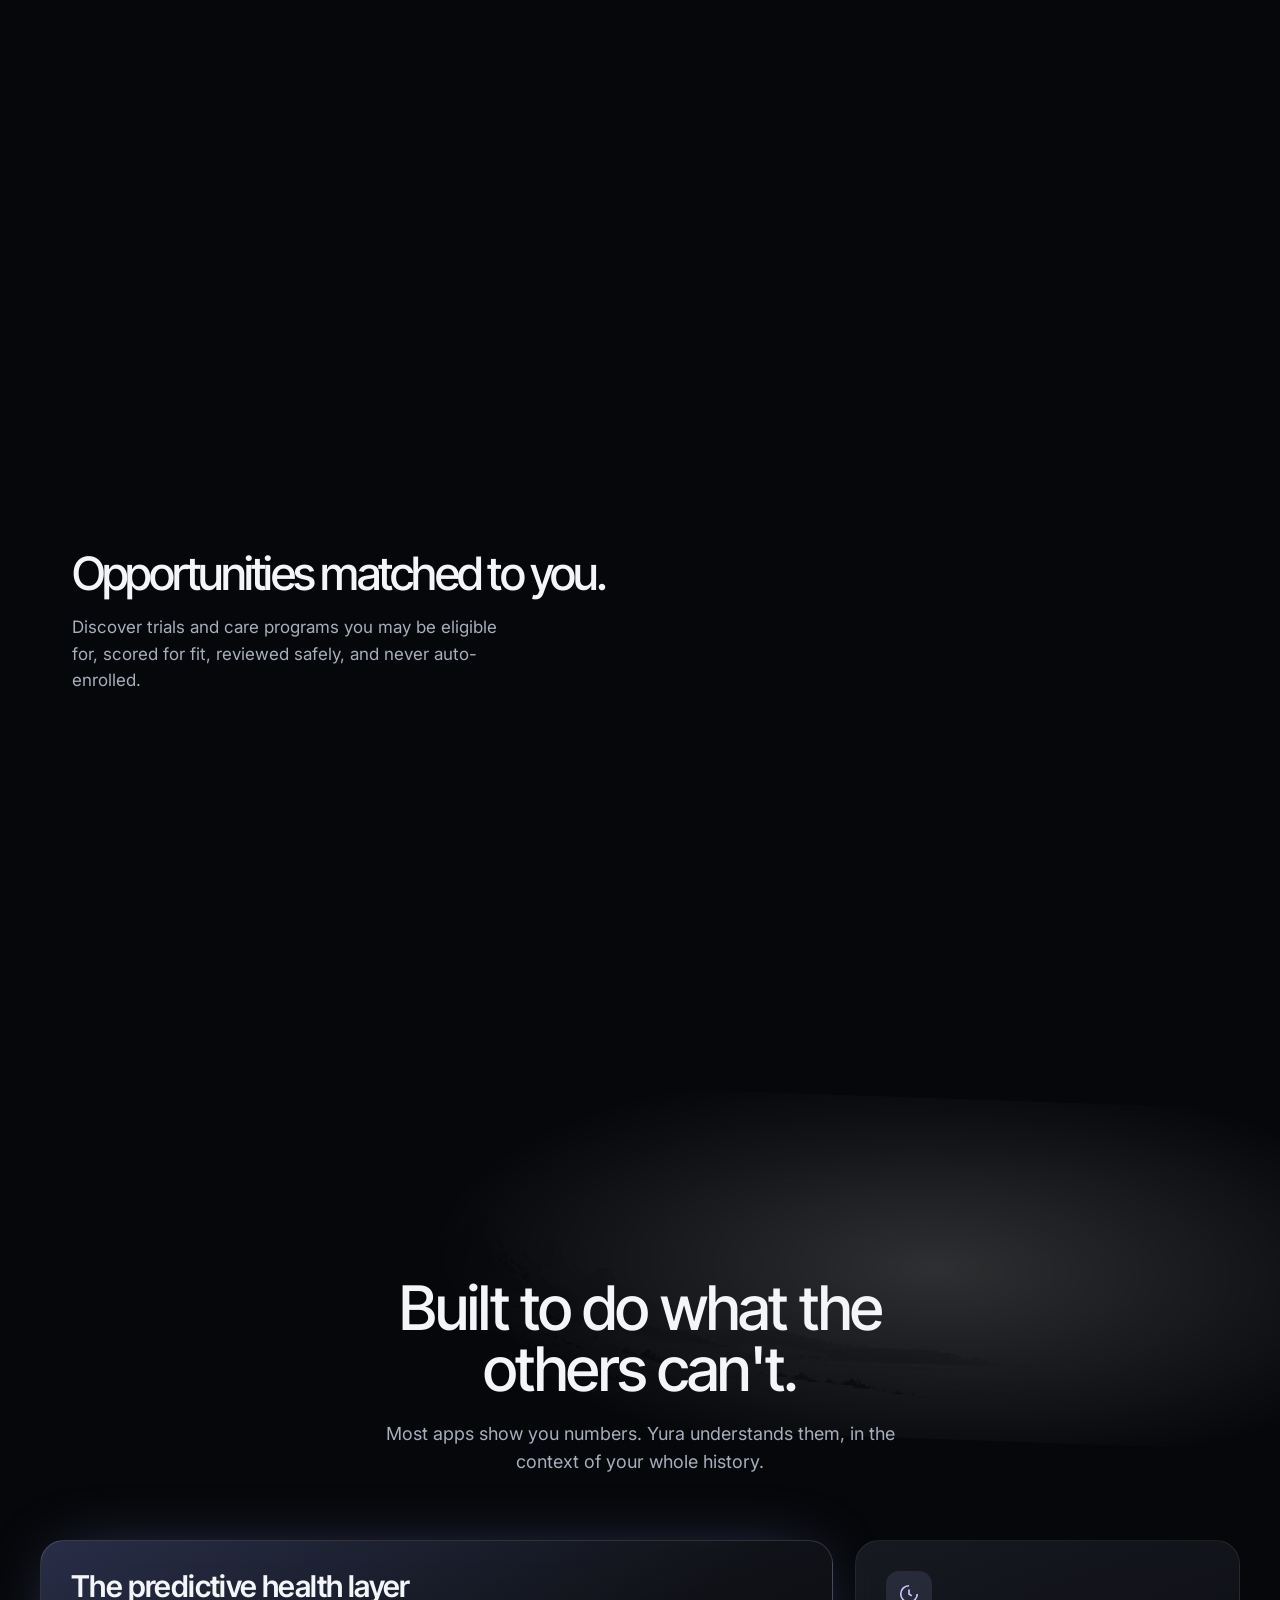
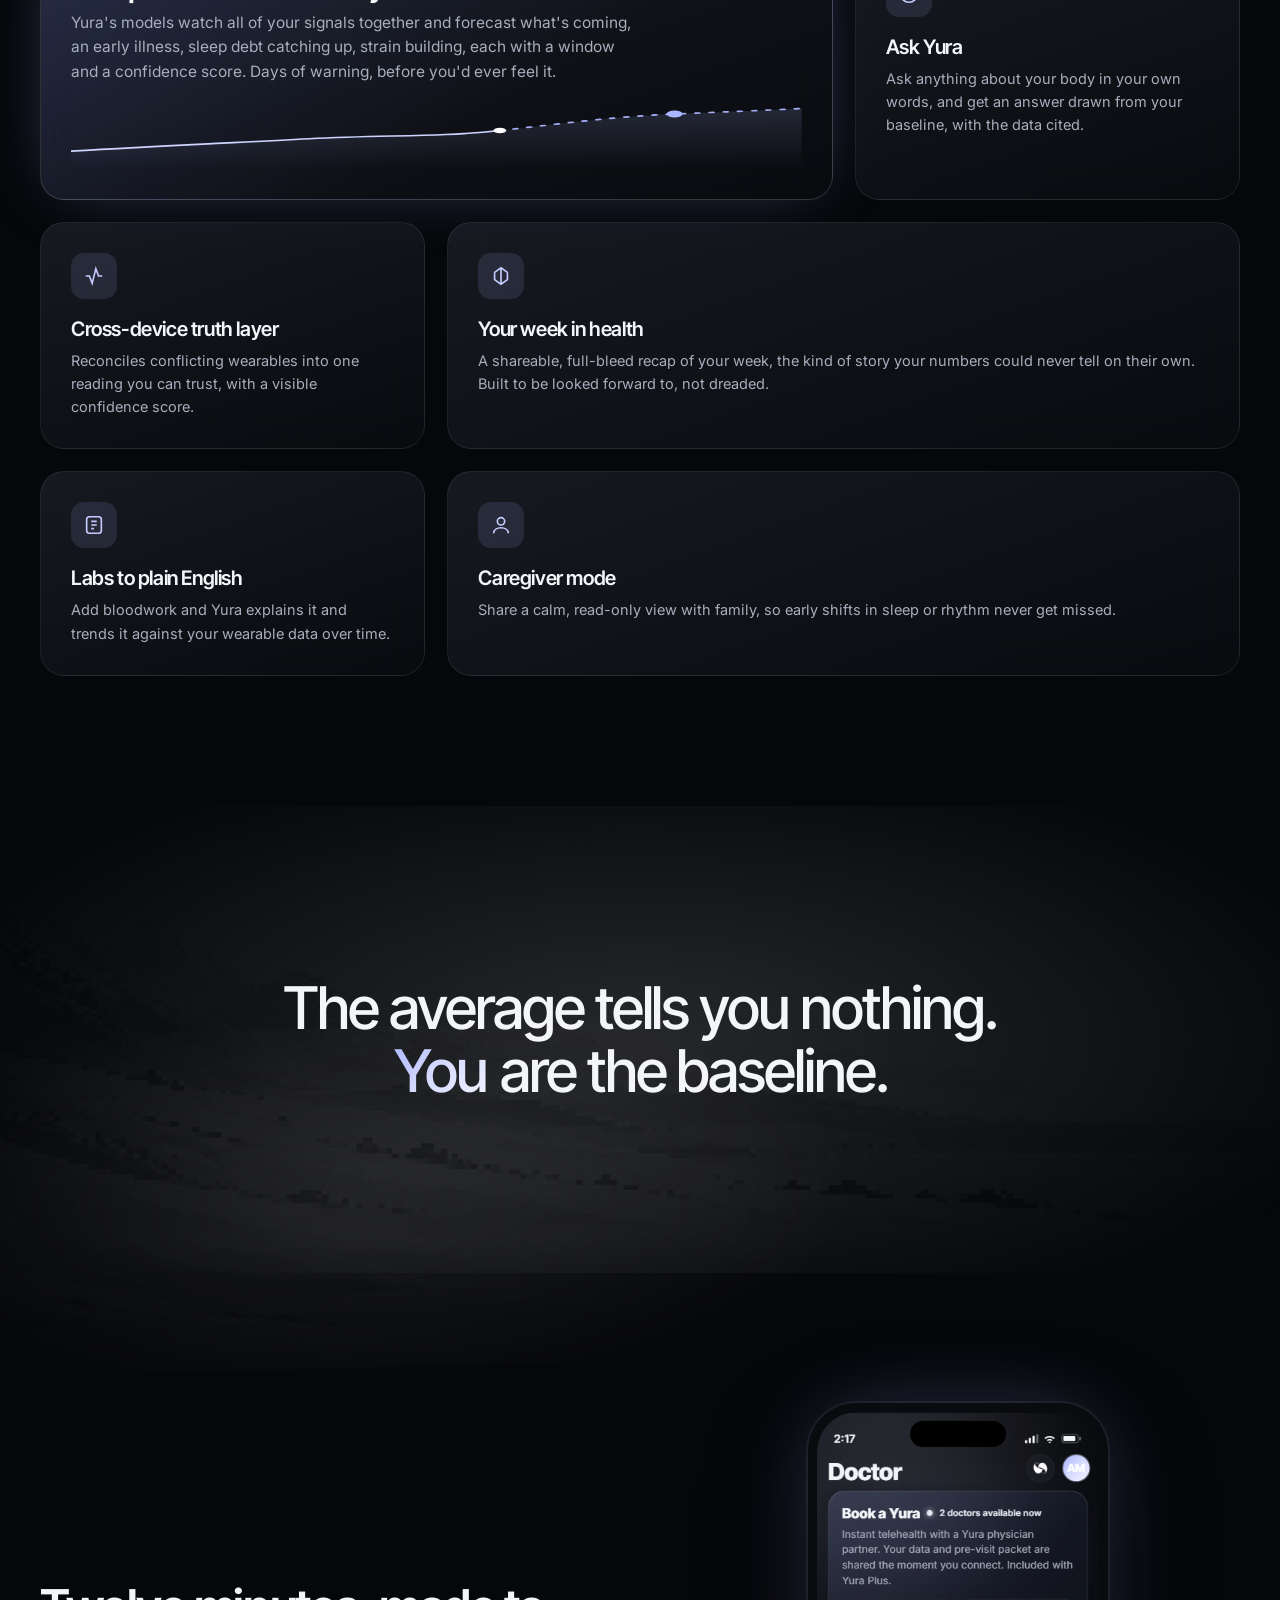
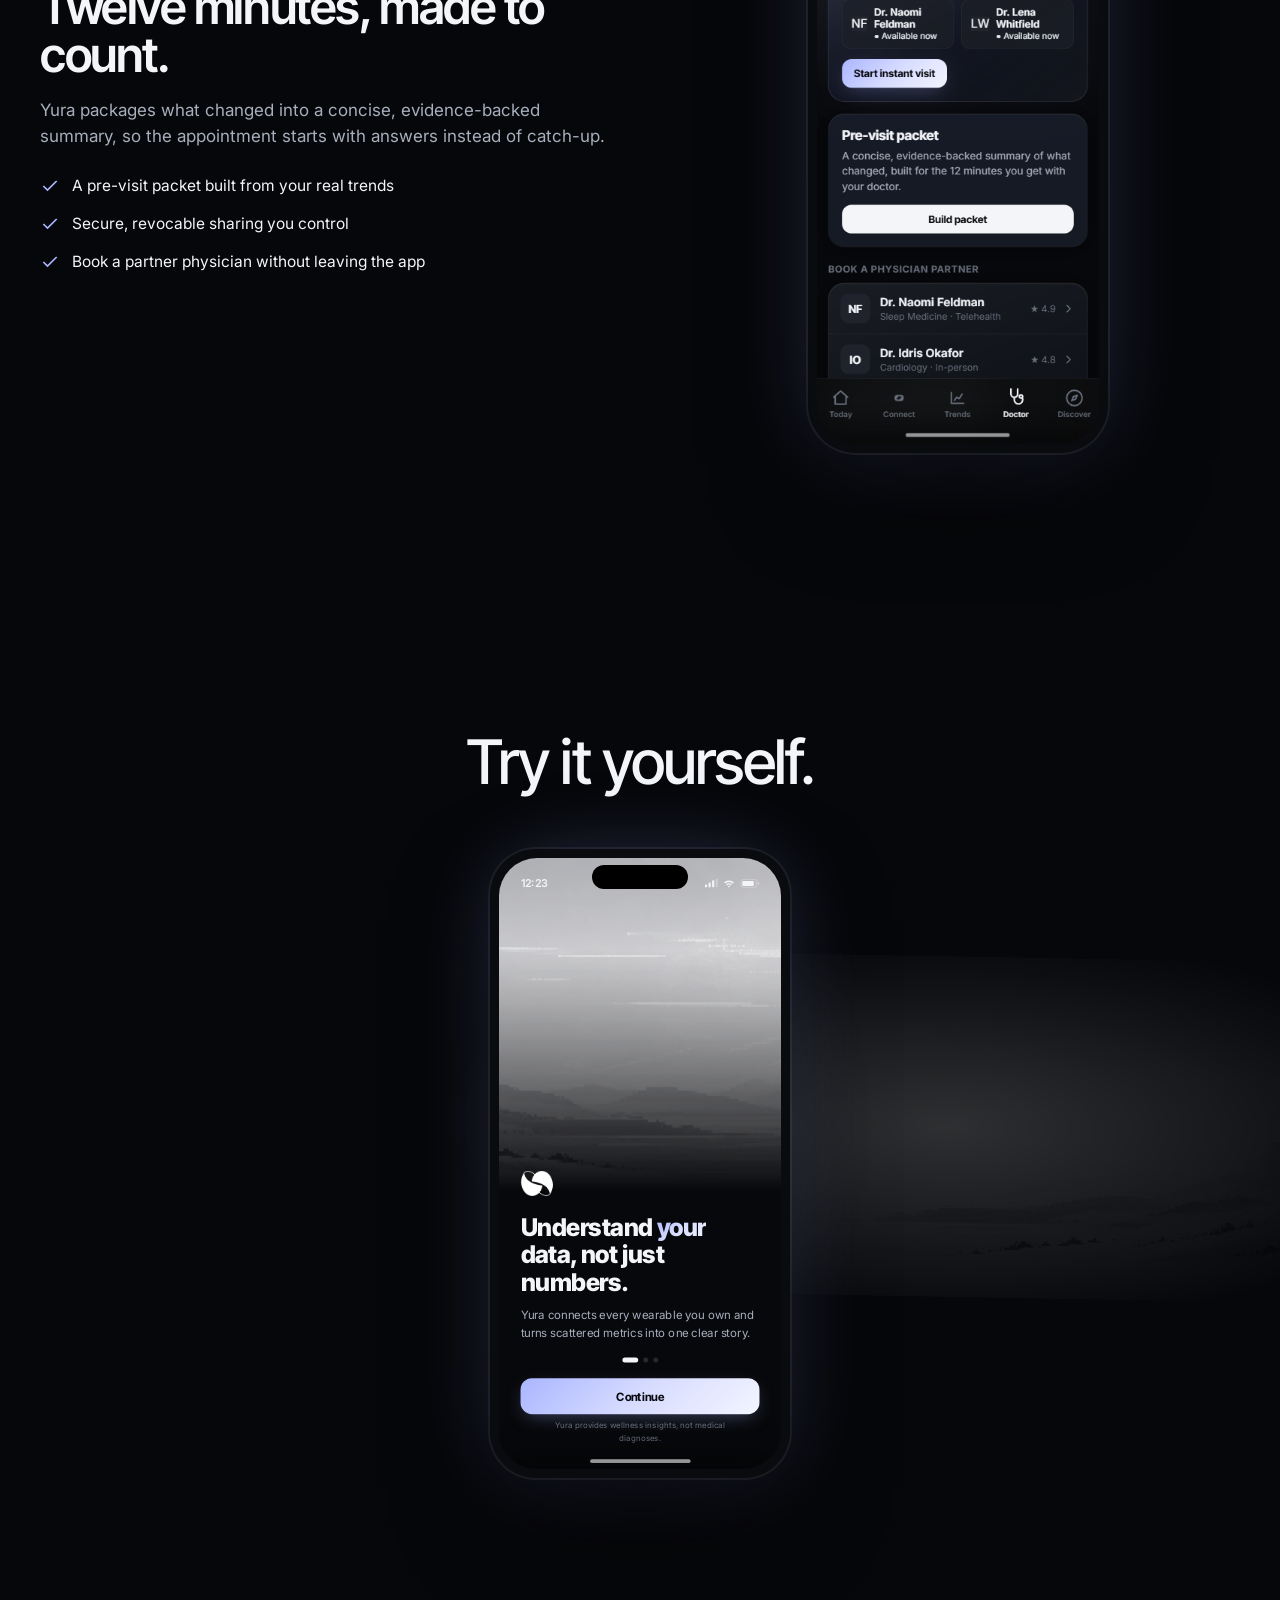
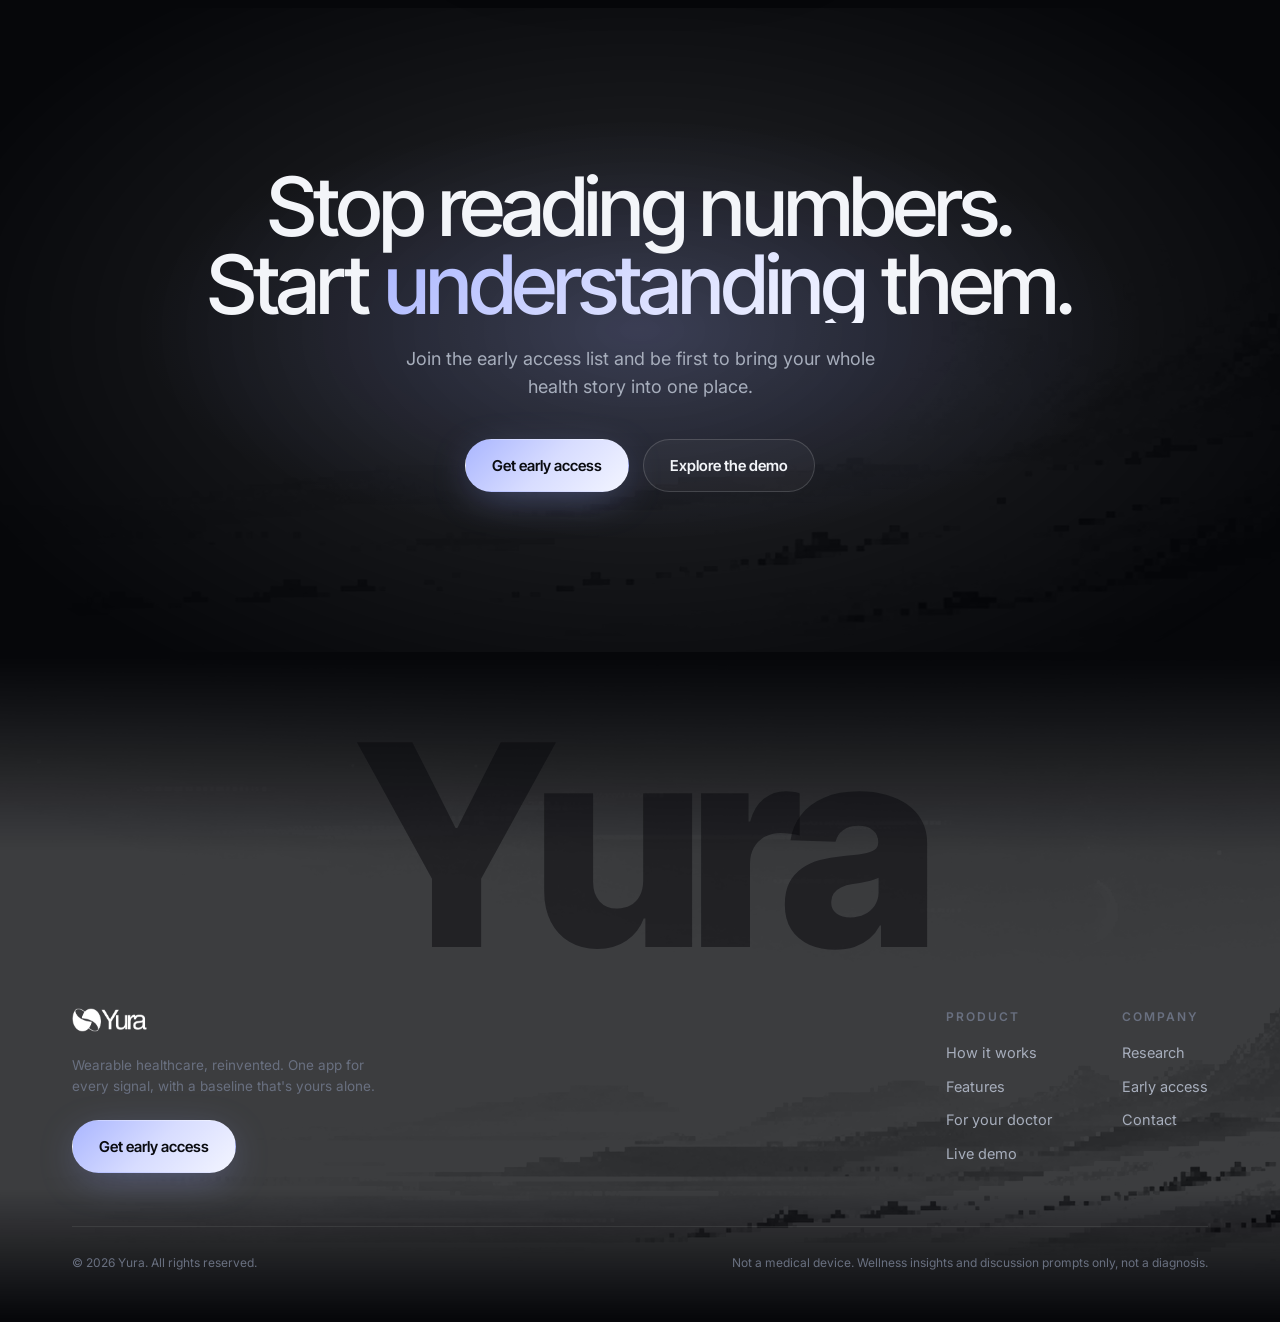
==== commit bd7e2f9d: "Hero v3: full-bleed animated signals, massive bottom-left headline, Polarity-level editorial" ====
--- a/index.html
+++ b/index.html
@@ -79,44 +79,20 @@
 @media(max-width:760px){.nav .links a:not(.cta){display:none}}
 
 /* ---- HERO ---- */
-.hero{min-height:100vh;display:grid;grid-template-columns:1fr 1fr;align-items:end;overflow:hidden;position:relative;z-index:3;padding:0}
-.hero-scene{position:absolute;inset:0;z-index:0;pointer-events:none}
-/* subtle grain */
-.grain{position:absolute;inset:0;z-index:1;pointer-events:none;opacity:.09;mix-blend-mode:overlay;
-  background-image:url("data:image/svg+xml,%3Csvg xmlns='http://www.w3.org/2000/svg' width='140' height='140'%3E%3Cfilter id='n'%3E%3CfeTurbulence type='fractalNoise' baseFrequency='0.85' numOctaves='2' stitchTiles='stitch'/%3E%3C/filter%3E%3Crect width='100%25' height='100%25' filter='url(%23n)'/%3E%3C/svg%3E");background-size:140px 140px}
-/* vertical divider line */
-.hero-line{position:absolute;left:50%;top:80px;bottom:0;width:1px;background:linear-gradient(to bottom,transparent,rgba(255,255,255,.07) 20%,rgba(255,255,255,.07) 80%,transparent);z-index:2;pointer-events:none}
-
-/* LEFT: headline pinned to bottom-left */
-.hero .copy{position:relative;z-index:4;padding:140px 60px 80px 60px;display:flex;flex-direction:column;justify-content:flex-end;align-self:stretch}
-@keyframes rise{from{opacity:0;transform:translateY(24px)}to{opacity:1;transform:none}}
-.hero h1{font-family:var(--head);font-size:clamp(48px,5.2vw,88px);font-weight:500;letter-spacing:-.055em;margin:0;line-height:.96;color:var(--ink);opacity:0;animation:rise 1s var(--ease) .05s forwards}
-.hero p.sub{font-size:clamp(14px,1.2vw,17px);color:var(--sub);font-weight:400;max-width:400px;margin:20px 0 0;line-height:1.65;opacity:0;animation:rise 1s var(--ease) .2s forwards}
-.hero .row{display:flex;gap:12px;margin-top:32px;flex-wrap:wrap;opacity:0;animation:rise 1s var(--ease) .35s forwards}
-.hero .note{margin-top:14px;font-size:11.5px;color:var(--faint);opacity:0;animation:rise 1s var(--ease) .45s forwards}
-
-/* RIGHT: animated canvas art */
-.hero-art{position:relative;z-index:4;align-self:stretch;overflow:hidden}
-#heroCanvas{position:absolute;inset:0;width:100%;height:100%;opacity:0;animation:rise 1.4s var(--ease) .3s forwards}
-/* vignette edges */
-.hero-art::before{content:"";position:absolute;inset:0;z-index:2;pointer-events:none;background:
-  linear-gradient(to right,var(--void) 0%,transparent 12%,transparent 88%,var(--void) 100%),
-  linear-gradient(to bottom,var(--void) 0%,transparent 12%,transparent 75%,var(--void) 100%)}
-
-@media(max-width:900px){
-  .hero{grid-template-columns:1fr;min-height:auto;padding-bottom:0}
-  .hero-line{display:none}
-  .hero .copy{padding:120px 32px 40px;align-self:auto}
-  .hero h1{font-size:clamp(40px,9vw,64px)}
-  .hero p.sub{max-width:100%}
-  .hero-art{height:300px}
-}
-@media(max-width:600px){
-  .hero .copy{padding:110px 20px 36px}
-  .hero h1{font-size:36px}
-  .hero p.sub{font-size:14px}
-  .hero .row{flex-direction:column;gap:10px}
-  .hero-art{height:220px}
+.hero{position:relative;z-index:3;min-height:100vh;display:flex;flex-direction:column;justify-content:flex-end;overflow:hidden;padding:0 60px 80px}
+#heroCanvas{position:absolute;inset:0;width:100%;height:100%;z-index:0}
+.hero::after{content:"";position:absolute;inset:0;z-index:1;pointer-events:none;background:
+  linear-gradient(to bottom,var(--void) 0%,transparent 18%,transparent 70%,var(--void) 100%),
+  linear-gradient(to right,var(--void) 0%,transparent 40%)}
+.hero .copy{position:relative;z-index:4;max-width:780px}
+@keyframes rise{from{opacity:0;transform:translateY(20px)}to{opacity:1;transform:none}}
+.hero h1{font-family:var(--head);font-size:clamp(52px,7.5vw,120px);font-weight:500;letter-spacing:-.06em;margin:0;line-height:.92;color:var(--ink);opacity:0;animation:rise .9s var(--ease) .1s forwards}
+.hero .row{display:flex;gap:12px;margin-top:36px;flex-wrap:wrap;opacity:0;animation:rise .9s var(--ease) .3s forwards}
+.hero .row .btn{font-size:14px;padding:12px 22px}
+
+@media(max-width:768px){
+  .hero{padding:0 24px 60px}
+  .hero h1{font-size:clamp(38px,10vw,58px)}
   .pad{padding:70px 0}
   .wrap{padding:0 18px}
   .shead h2{font-size:28px}
@@ -307,25 +283,13 @@
 
 <!-- HERO -->
 <header class="hero" id="top">
-  <div class="hero-scene">
-    <div class="grain"></div>
-    <div class="hero-line"></div>
-  </div>
-
-  <!-- LEFT: headline -->
+  <canvas id="heroCanvas"></canvas>
   <div class="copy">
-    <h1>Wearable<br>healthcare,<br><span class="shine">reinvented.</span></h1>
-    <p class="sub">Every wearable you own, unified. Your personal baseline, learned. What's coming, flagged — days before you'd feel it.</p>
+    <h1>Your health, predicted<br><span class="shine">before you feel it.</span></h1>
     <div class="row">
       <a class="btn btn-iris" href="signup.html">Get early access</a>
-      <a class="btn btn-ghost" href="#demo">Try the demo</a>
-    </div>
-    <p class="note">Not a medical device. Wellness insights only.</p>
-  </div>
-
-  <!-- RIGHT: animated health signals canvas -->
-  <div class="hero-art">
-    <canvas id="heroCanvas"></canvas>
+      <a class="btn btn-ghost" href="#how">How it works</a>
+    </div>
   </div>
 </header>
 
@@ -553,89 +517,64 @@
 });},{rootMargin:'-45% 0px -45% 0px',threshold:0});
 steps.forEach(s=>stepIO.observe(s));
 
-/* ---- hero canvas: animated health signals ---- */
+/* ---- hero canvas: full-bleed animated health signals ---- */
 (function(){
   const canvas = document.getElementById('heroCanvas');
   if (!canvas) return;
   const ctx = canvas.getContext('2d');
-  let W, H, raf;
-
-  // signal definitions
+  let W, H;
+
   const SIGNALS = [
-    { label:'HRV',       color:'rgba(170,182,255,', freq:0.018, amp:0.12, phase:0,    speed:0.4,  y:0.22 },
-    { label:'Heart Rate',color:'rgba(255,160,160,', freq:0.032, amp:0.07, phase:1.2,  speed:0.6,  y:0.38 },
-    { label:'Sleep',     color:'rgba(140,200,255,', freq:0.008, amp:0.09, phase:2.4,  speed:0.25, y:0.55 },
-    { label:'SpO₂',      color:'rgba(160,255,200,', freq:0.025, amp:0.04, phase:0.8,  speed:0.5,  y:0.70 },
-    { label:'Stress',    color:'rgba(255,190,120,', freq:0.014, amp:0.06, phase:3.1,  speed:0.35, y:0.84 },
+    { color:'rgba(150,165,255,', freq:0.015, amp:0.14, phase:0,    speed:0.35, y:0.18 },
+    { color:'rgba(255,140,130,', freq:0.028, amp:0.09, phase:1.5,  speed:0.55, y:0.34 },
+    { color:'rgba(120,200,255,', freq:0.010, amp:0.11, phase:2.8,  speed:0.22, y:0.50 },
+    { color:'rgba(130,255,180,', freq:0.022, amp:0.05, phase:0.7,  speed:0.45, y:0.65 },
+    { color:'rgba(255,180,100,', freq:0.012, amp:0.08, phase:3.5,  speed:0.30, y:0.80 },
   ];
 
   let t = 0;
 
   function resize() {
-    const rect = canvas.parentElement.getBoundingClientRect();
-    W = canvas.width  = rect.width  * devicePixelRatio;
-    H = canvas.height = rect.height * devicePixelRatio;
-    canvas.style.width  = rect.width  + 'px';
-    canvas.style.height = rect.height + 'px';
+    const r = canvas.parentElement.getBoundingClientRect();
+    W = canvas.width  = r.width * devicePixelRatio;
+    H = canvas.height = r.height * devicePixelRatio;
+    canvas.style.width  = r.width + 'px';
+    canvas.style.height = r.height + 'px';
   }
 
-  function ecgPulse(x, freq, phase) {
-    // blend smooth sine with sharp ECG spike
-    const p = ((x * freq + phase) % (Math.PI * 2) + Math.PI * 2) % (Math.PI * 2);
+  function ecg(x, freq, phase) {
+    const p = ((x * freq + phase) % (Math.PI*2) + Math.PI*2) % (Math.PI*2);
     const sine = Math.sin(x * freq + phase);
-    // spike at p near PI
-    const dist = Math.abs(p - Math.PI);
-    const spike = dist < 0.28 ? Math.exp(-dist * dist * 40) * (dist < 0.14 ? 3.5 : -1.8) : 0;
-    return sine * 0.4 + spike;
+    const d = Math.abs(p - Math.PI);
+    const spike = d < 0.3 ? Math.exp(-d*d*35) * (d < 0.15 ? 4 : -2) : 0;
+    return sine * 0.35 + spike;
   }
 
   function draw() {
     ctx.clearRect(0, 0, W, H);
-
-    SIGNALS.forEach((sig, si) => {
+    SIGNALS.forEach(sig => {
       const cy = sig.y * H;
       const amp = sig.amp * H;
-      const scroll = t * sig.speed * W * 0.001;
-
+      const scroll = t * sig.speed * W * 0.0008;
       ctx.save();
-      // glow pass
-      ctx.shadowColor = sig.color + '0.6)';
-      ctx.shadowBlur = 18 * devicePixelRatio;
-      ctx.strokeStyle = sig.color + '0.55)';
-      ctx.lineWidth = 1.5 * devicePixelRatio;
+      ctx.shadowColor = sig.color + '0.5)';
+      ctx.shadowBlur = 22 * devicePixelRatio;
+      ctx.strokeStyle = sig.color + '0.35)';
+      ctx.lineWidth = 1.8 * devicePixelRatio;
       ctx.beginPath();
       for (let px = 0; px <= W; px += 2) {
-        const xv = px + scroll;
-        const y = cy + ecgPulse(xv, sig.freq, sig.phase) * amp;
+        const y = cy + ecg(px + scroll, sig.freq, sig.phase) * amp;
         px === 0 ? ctx.moveTo(px, y) : ctx.lineTo(px, y);
       }
       ctx.stroke();
-
-      // bright line pass
-      ctx.shadowBlur = 6 * devicePixelRatio;
-      ctx.strokeStyle = sig.color + '0.85)';
+      ctx.shadowBlur = 4 * devicePixelRatio;
+      ctx.strokeStyle = sig.color + '0.7)';
       ctx.lineWidth = 1 * devicePixelRatio;
       ctx.stroke();
-
-      // label at left edge
-      ctx.shadowBlur = 0;
-      ctx.font = `${11 * devicePixelRatio}px Inter,sans-serif`;
-      ctx.fillStyle = sig.color + '0.45)';
-      ctx.fillText(sig.label.toUpperCase(), 14 * devicePixelRatio, cy - amp - 8 * devicePixelRatio);
-
-      // baseline faint rule
-      ctx.strokeStyle = sig.color + '0.07)';
-      ctx.lineWidth = 0.5 * devicePixelRatio;
-      ctx.shadowBlur = 0;
-      ctx.beginPath();
-      ctx.moveTo(0, cy); ctx.lineTo(W, cy);
-      ctx.stroke();
-
       ctx.restore();
     });
-
     t++;
-    raf = requestAnimationFrame(draw);
+    requestAnimationFrame(draw);
   }
 
   resize();
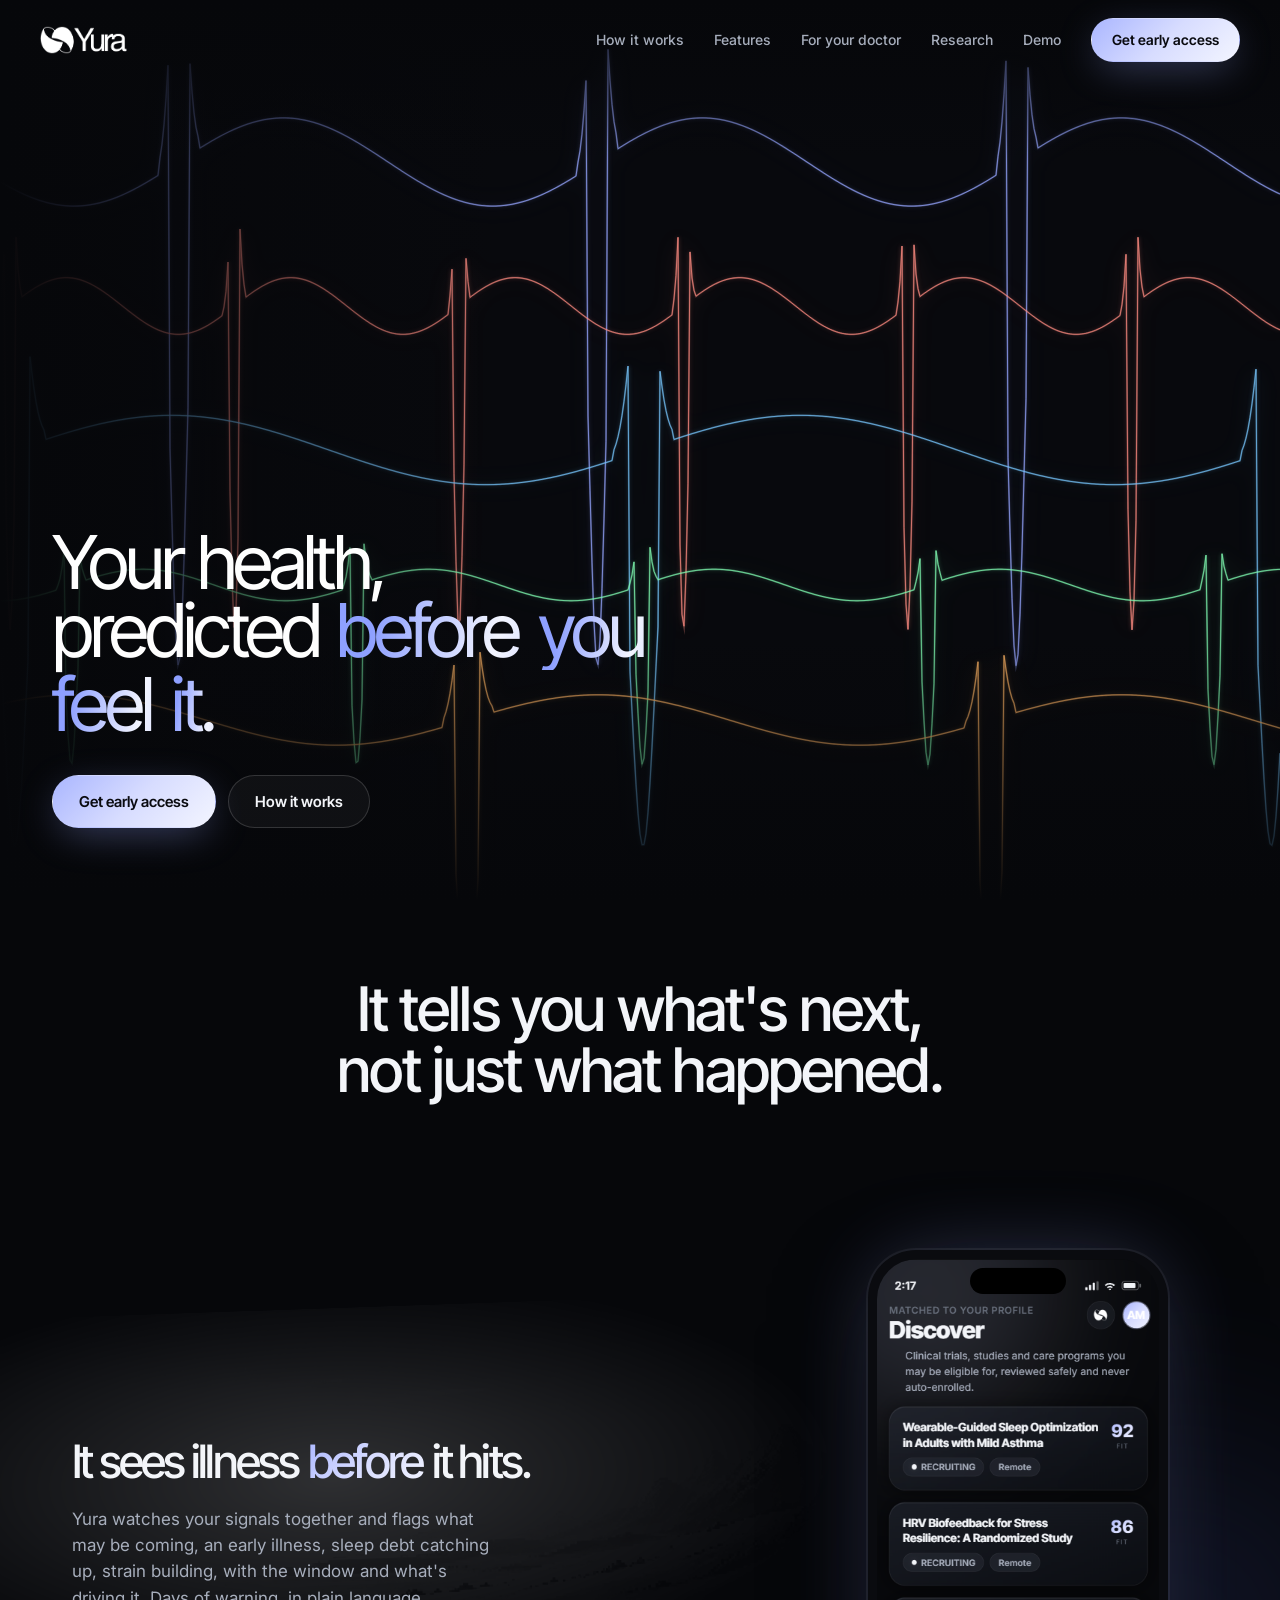
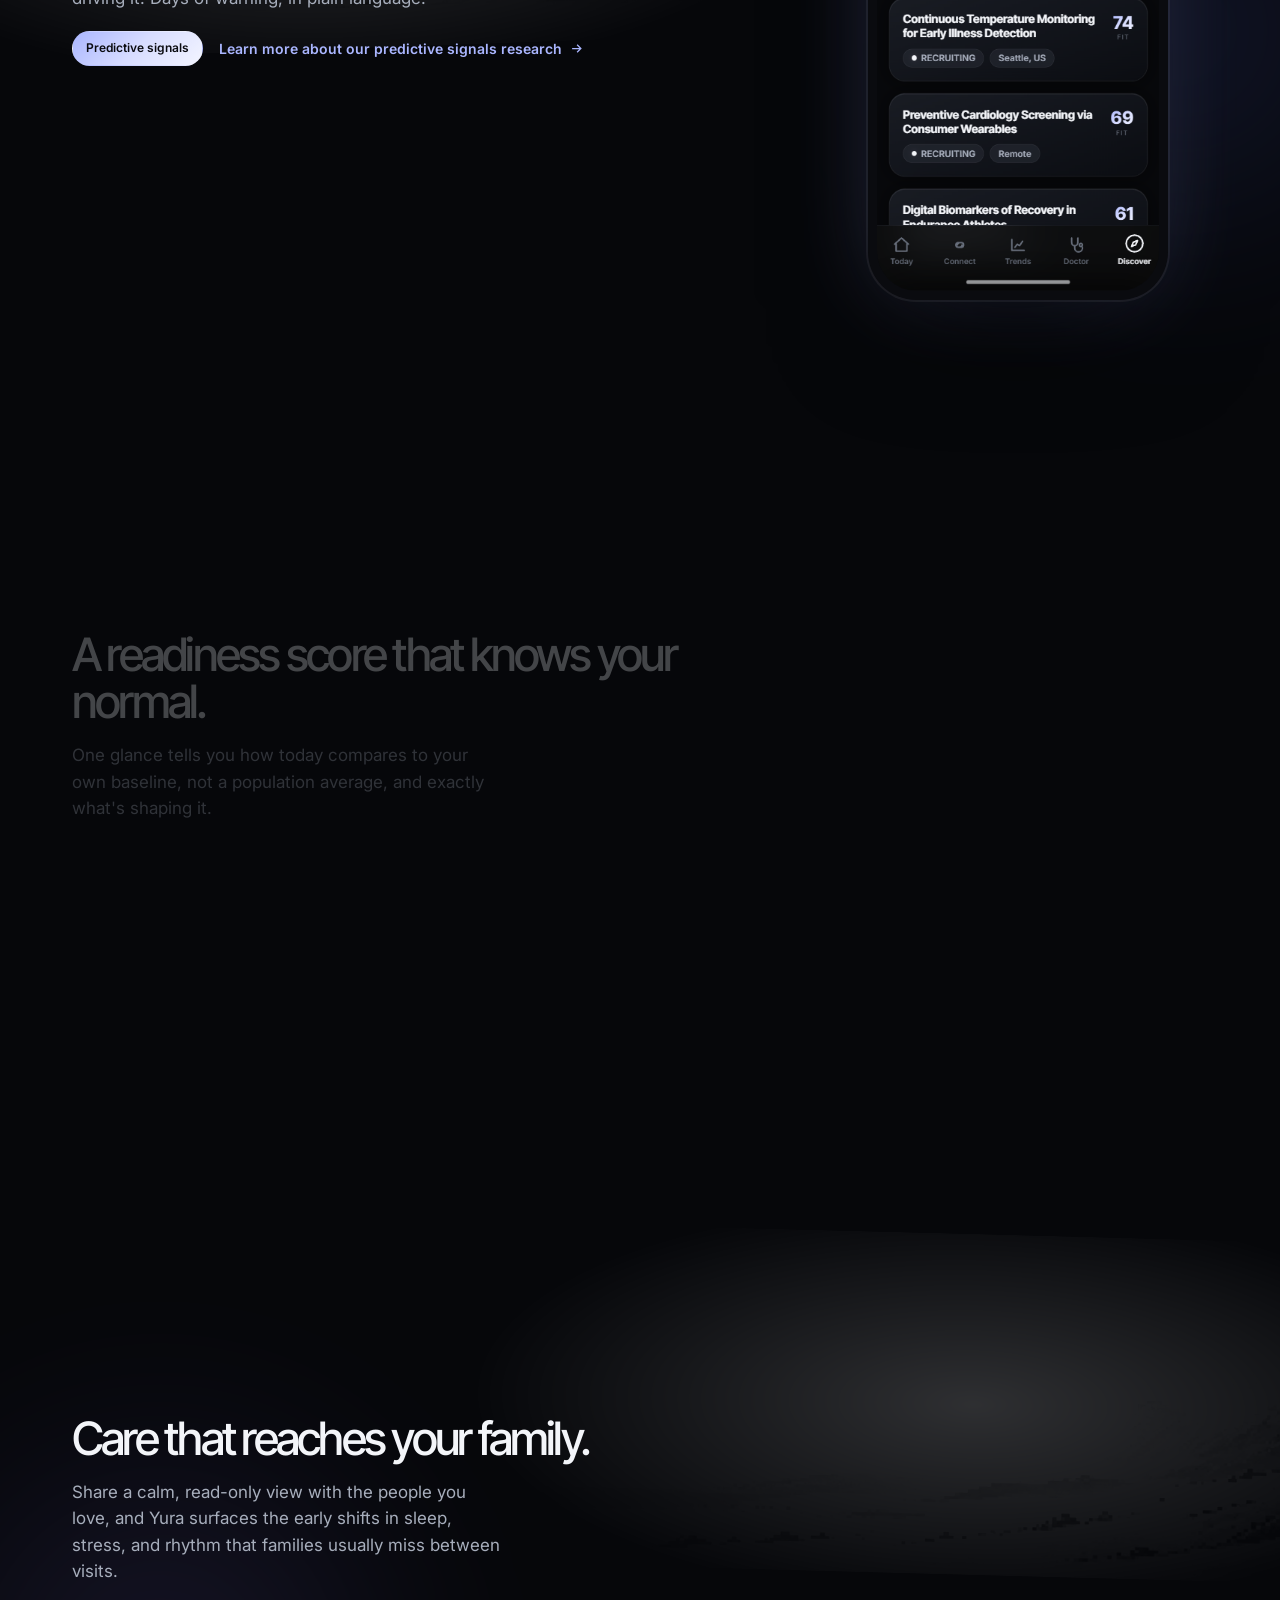
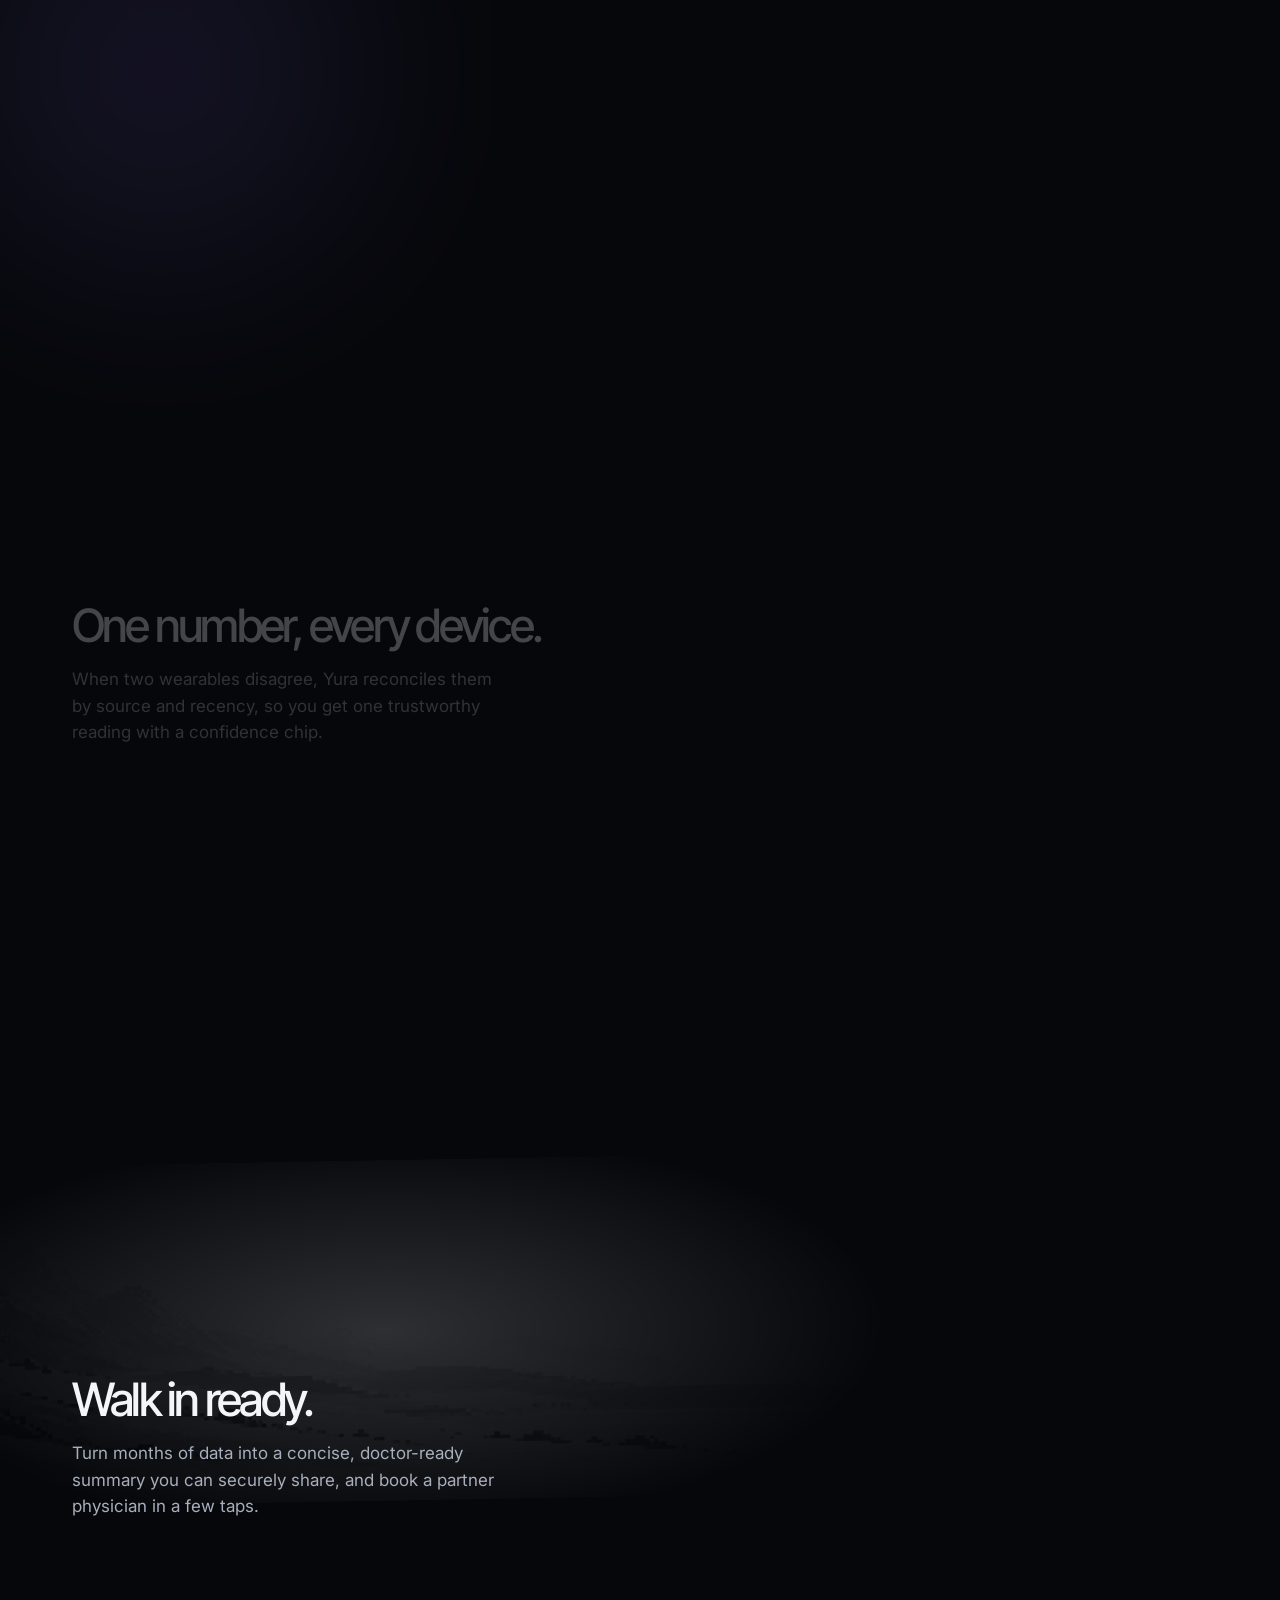
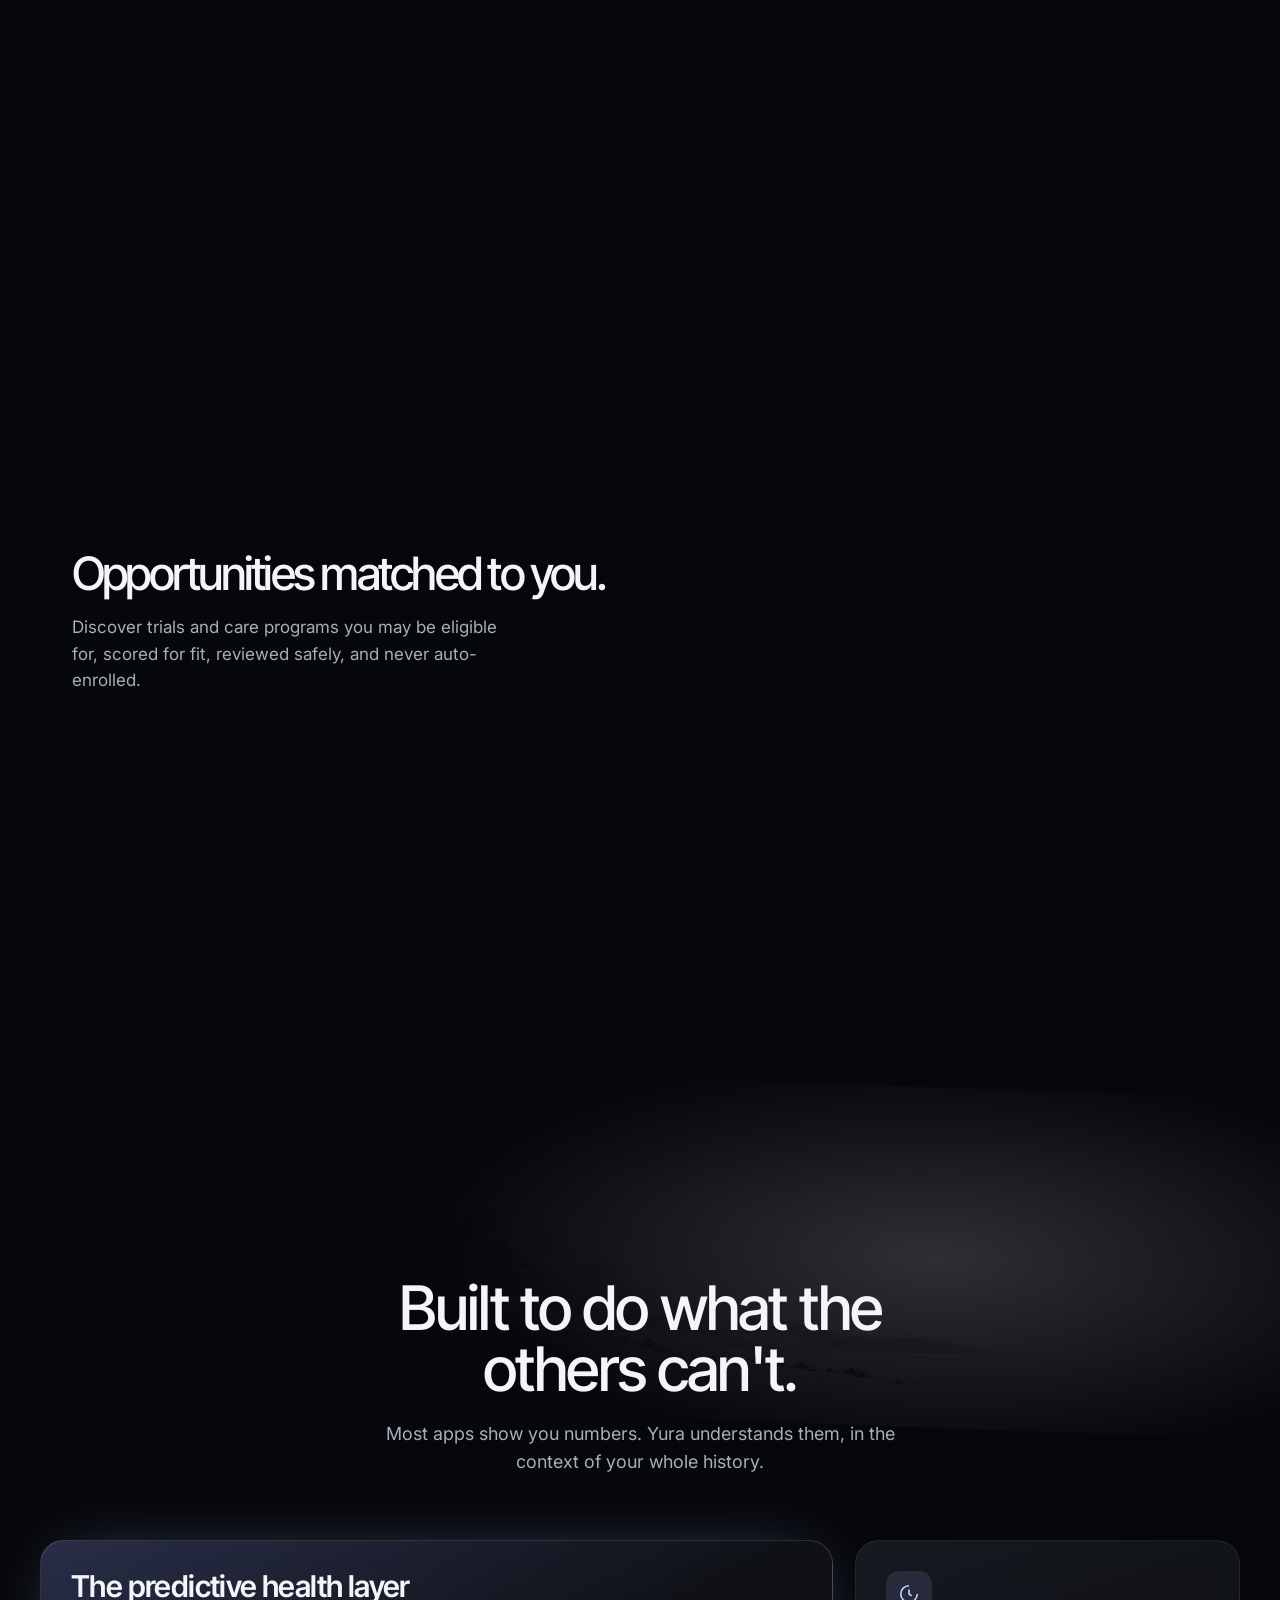
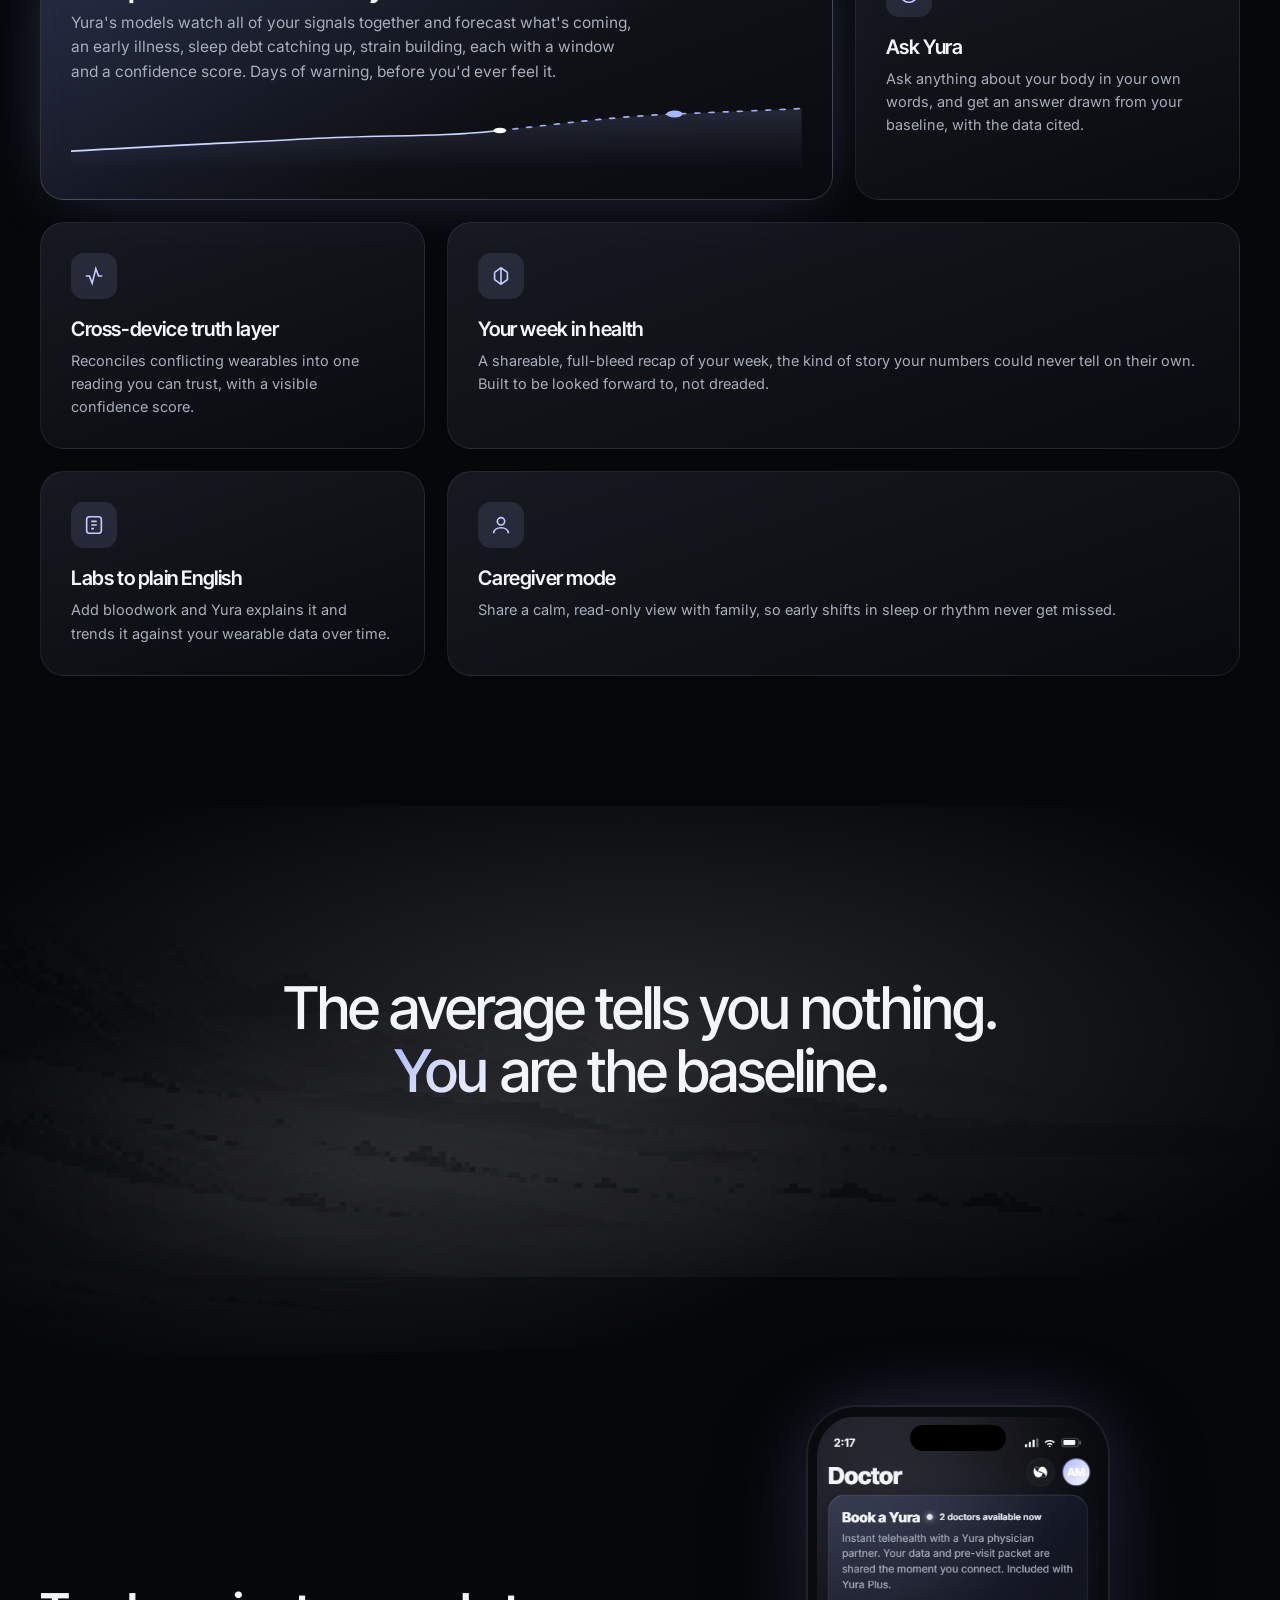
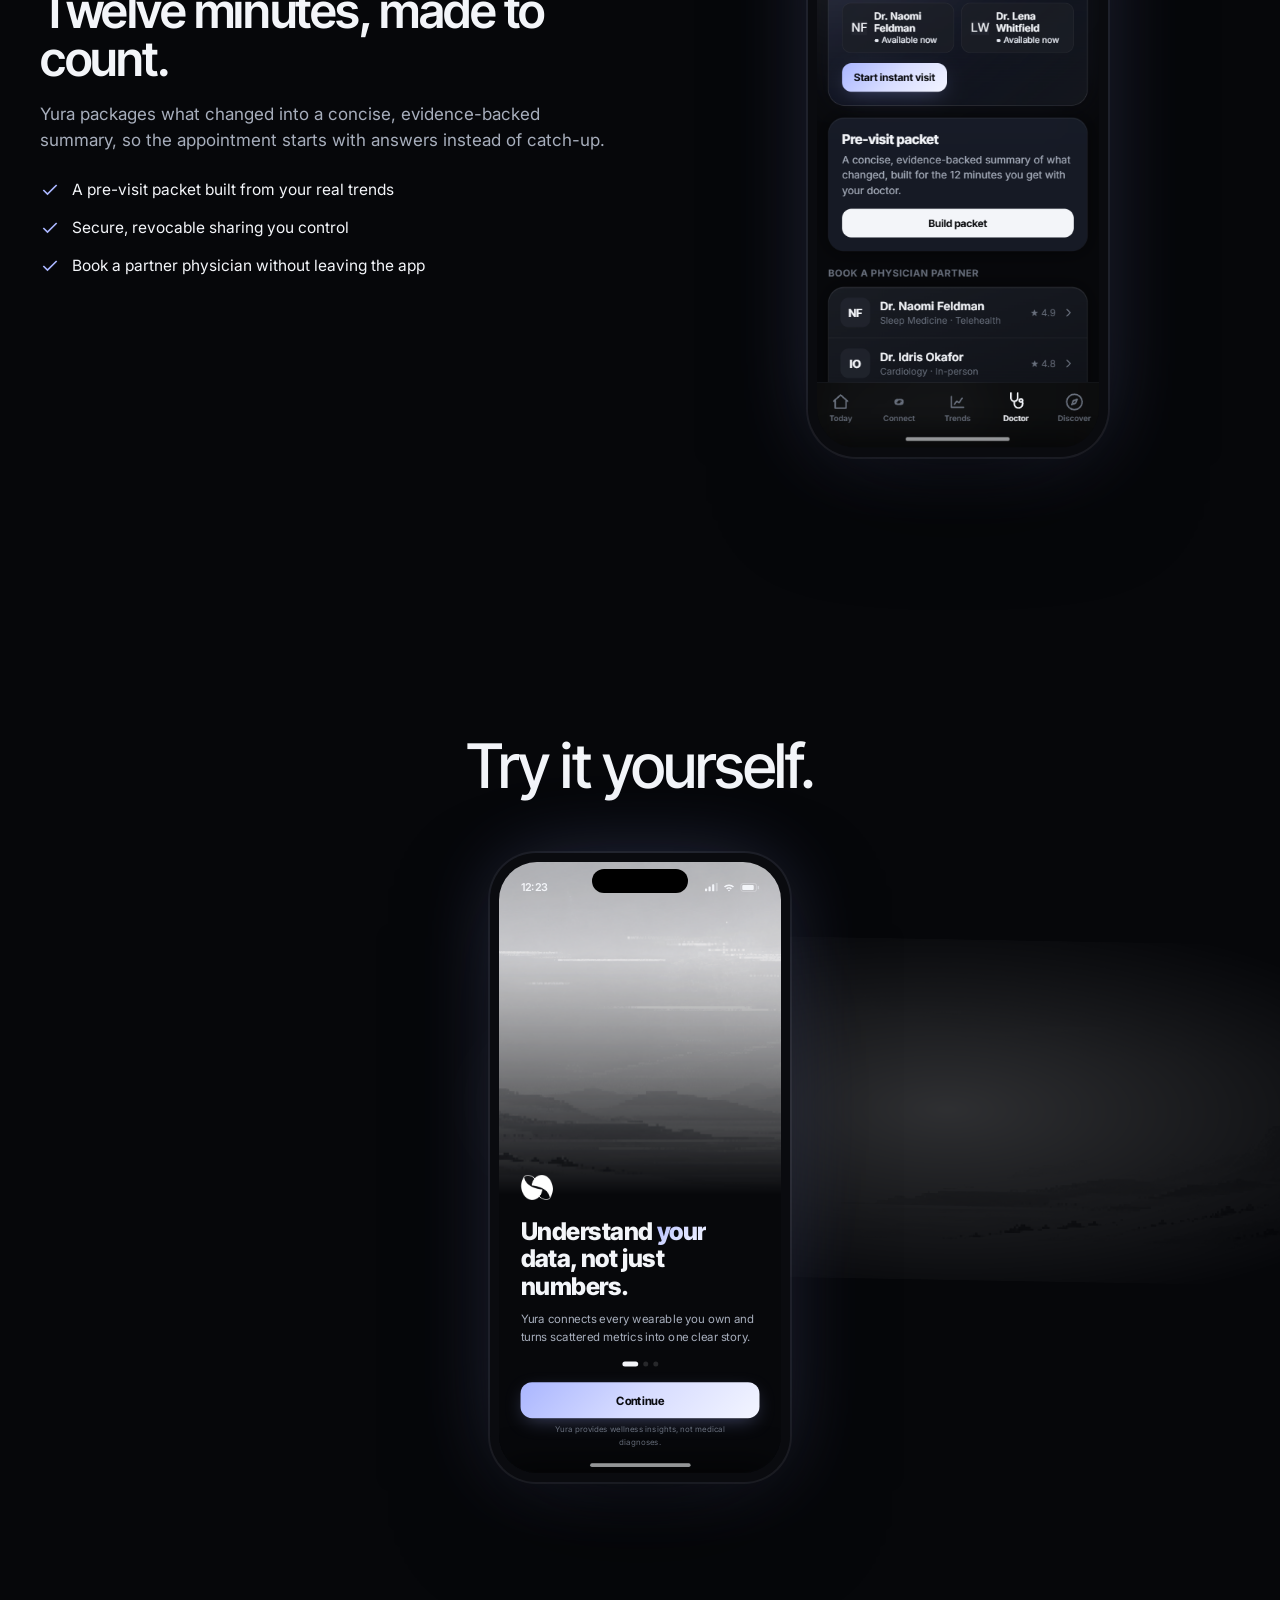
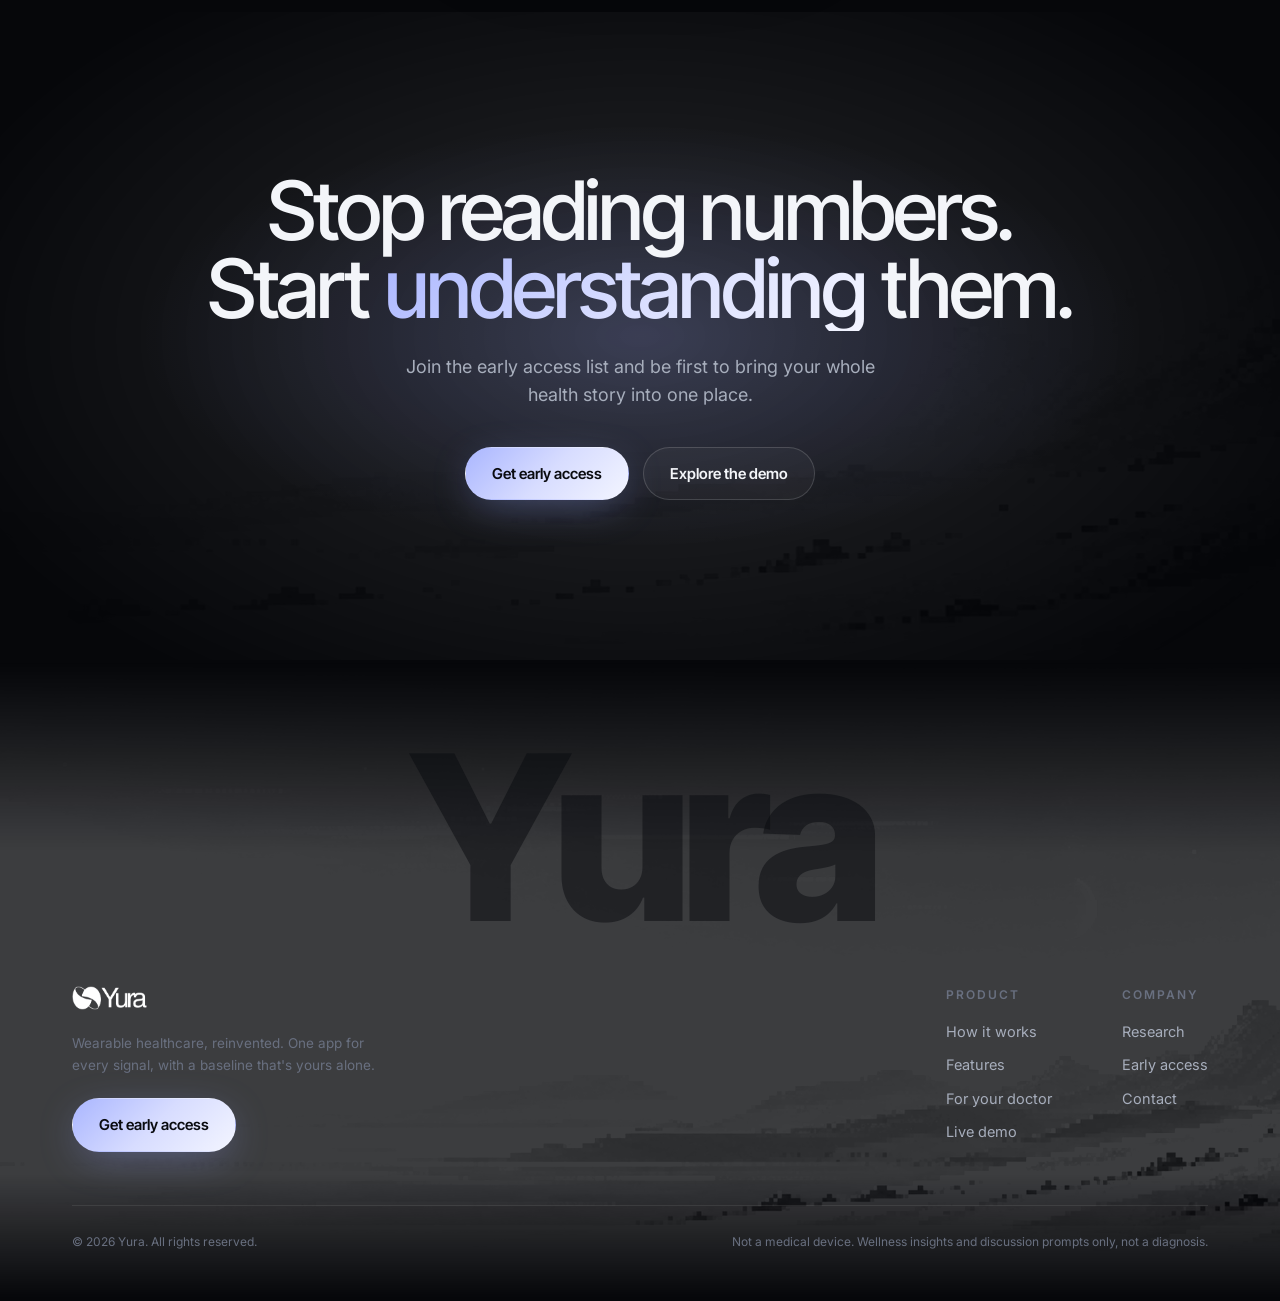
==== commit 063a7b9d: "Deploy local homepage with live hero background" ====
--- a/index.html
+++ b/index.html
@@ -38,8 +38,8 @@
 h1,h2,h3{font-family:var(--disp);letter-spacing:-.03em;line-height:1.0;font-weight:600}
 /* major headings: super-tight tracking */
 .hero h1,.shead h2,.statement h2,.cta h2,.story .step h3,footer .word{font-family:var(--head);font-weight:500;letter-spacing:-.06em}
-.grad{background:var(--iris);-webkit-background-clip:text;background-clip:text;color:transparent;padding:0 2px;display:inline-block}
-.shine{background:var(--shine);background-size:220% auto;-webkit-background-clip:text;background-clip:text;color:transparent;animation:shine 6s linear infinite}
+.grad{background:var(--iris);-webkit-background-clip:text;background-clip:text;color:transparent;padding:0 2px 4px;display:inline-block}
+.shine{background:var(--shine);background-size:220% auto;-webkit-background-clip:text;background-clip:text;color:transparent;animation:shine 6s linear infinite;padding:0 4px 6px 0;display:inline-block}
 @keyframes shine{to{background-position:220% center}}
 .eyebrow{font-family:var(--sans);font-weight:600;font-size:12px;letter-spacing:.22em;text-transform:uppercase;color:var(--faint)}
 
@@ -68,8 +68,8 @@
 
 /* nav */
 .nav{position:fixed;top:0;left:0;right:0;z-index:60;transition:.35s var(--ease)}
-.nav .in{max-width:1200px;margin:0 auto;padding:20px 32px;display:flex;align-items:center;gap:34px}
-.nav .logo{height:24px;display:block}
+.nav .in{max-width:100%;margin:0;padding:18px 40px;display:flex;align-items:center;gap:34px}
+.nav .logo{height:28px;width:auto;display:block}
 .nav .links{display:flex;gap:30px;margin-left:auto;align-items:center}
 .nav .links a{font-size:14px;font-weight:500;color:var(--dim)}
 .nav .links a:hover{color:var(--ink)}
@@ -79,20 +79,30 @@
 @media(max-width:760px){.nav .links a:not(.cta){display:none}}
 
 /* ---- HERO ---- */
-.hero{position:relative;z-index:3;min-height:100vh;display:flex;flex-direction:column;justify-content:flex-end;overflow:hidden;padding:0 60px 80px}
+.hero{position:relative;z-index:3;min-height:calc(86vh + 4rem);min-height:100svh;width:100%;overflow:hidden;background:#08090d}
 #heroCanvas{position:absolute;inset:0;width:100%;height:100%;z-index:0}
 .hero::after{content:"";position:absolute;inset:0;z-index:1;pointer-events:none;background:
   linear-gradient(to bottom,var(--void) 0%,transparent 18%,transparent 70%,var(--void) 100%),
   linear-gradient(to right,var(--void) 0%,transparent 40%)}
-.hero .copy{position:relative;z-index:4;max-width:780px}
-@keyframes rise{from{opacity:0;transform:translateY(20px)}to{opacity:1;transform:none}}
-.hero h1{font-family:var(--head);font-size:clamp(52px,7.5vw,120px);font-weight:500;letter-spacing:-.06em;margin:0;line-height:.92;color:var(--ink);opacity:0;animation:rise .9s var(--ease) .1s forwards}
-.hero .row{display:flex;gap:12px;margin-top:36px;flex-wrap:wrap;opacity:0;animation:rise .9s var(--ease) .3s forwards}
-.hero .row .btn{font-size:14px;padding:12px 22px}
-
-@media(max-width:768px){
-  .hero{padding:0 24px 60px}
-  .hero h1{font-size:clamp(38px,10vw,58px)}
+/* headline — bottom-left */
+.hero .copy{position:absolute;bottom:0;left:0;z-index:10;max-width:720px;padding:0 40px 72px 52px}
+/* word-by-word entrance */
+.hero h1{font-family:var(--head);font-size:clamp(44px,5.8vw,80px);font-weight:400;letter-spacing:-.055em;margin:0;line-height:.92;color:#fefefe}
+.hero h1 .w{display:inline-block;opacity:0;transform:translateY(14px);animation:word-in .7s cubic-bezier(.22,.7,.3,1) forwards;margin-right:.22em}
+@keyframes word-in{to{opacity:1;transform:none}}
+.hero .row{display:flex;gap:12px;margin-top:30px;flex-wrap:wrap;opacity:0;animation:rise .8s var(--ease) 1s forwards}
+@keyframes rise{from{opacity:0;transform:translateY(14px)}to{opacity:1;transform:none}}
+.hero .row .btn-iris{background:var(--iris);color:var(--btn-ink);box-shadow:0 10px 40px -8px var(--glow)}
+.hero .row .btn-iris:hover{transform:translateY(-2px);box-shadow:0 16px 50px -6px var(--glow)}
+.hero .row .btn-ghost{background:rgba(255,255,255,.04);border-color:var(--line-2);color:var(--ink)}
+.hero .row .btn-ghost:hover{background:rgba(255,255,255,.08)}
+
+@media(max-width:600px){
+  .hero{min-height:calc(80vh + 4rem)}
+  .hero .copy{padding:0 20px 44px 24px;max-width:100%}
+  .hero h1{font-size:30px}
+  .hero h1 .w{margin-right:.18em}
+  .hero .row{flex-direction:column;align-items:flex-start;gap:10px}
   .pad{padding:70px 0}
   .wrap{padding:0 18px}
   .shead h2{font-size:28px}
@@ -240,7 +250,7 @@
 footer .fland{position:absolute;inset:0;z-index:0;background:url('img/land-b.png') center 45%/cover;opacity:.22;filter:grayscale(1) contrast(1.1) brightness(1.05);
   -webkit-mask-image:linear-gradient(to bottom,transparent,#000 30%,#000 80%,transparent);mask-image:linear-gradient(to bottom,transparent,#000 30%,#000 80%,transparent);pointer-events:none}
 footer .wrap{position:relative;z-index:1}
-footer .word{font-family:var(--disp);font-weight:800;font-size:clamp(80px,22vw,300px);letter-spacing:-.05em;line-height:.8;
+footer .word{font-family:var(--disp);font-weight:800;font-size:clamp(70px,18vw,240px);letter-spacing:-.05em;line-height:.85;
   color:var(--word-fade);text-align:center;margin-bottom:50px;user-select:none}
 footer .cols{display:flex;flex-wrap:wrap;gap:50px;justify-content:space-between;align-items:flex-start}
 footer .about{max-width:320px}
@@ -284,8 +294,9 @@
 <!-- HERO -->
 <header class="hero" id="top">
   <canvas id="heroCanvas"></canvas>
+  <!-- headline bottom-left, word-by-word -->
   <div class="copy">
-    <h1>Your health, predicted<br><span class="shine">before you feel it.</span></h1>
+    <h1 id="heroH1"></h1>
     <div class="row">
       <a class="btn btn-iris" href="signup.html">Get early access</a>
       <a class="btn btn-ghost" href="#how">How it works</a>
@@ -484,44 +495,32 @@
 const io = new IntersectionObserver((es)=>{es.forEach(e=>{if(e.isIntersecting){e.target.classList.add('in');io.unobserve(e.target);}});},{threshold:.15});
 document.querySelectorAll('.rev').forEach(el=>io.observe(el));
 
-/* nav + hero landscape parallax + 3D phone scroll-reveal */
-const nav = document.getElementById('nav');
-const layers = [...document.querySelectorAll('.hlay')];
-let mx=0,my=0,tmx=0,tmy=0,scrollY=0;
-
-function render(){
-  mx+=(tmx-mx)*0.07; my+=(tmy-my)*0.07;
-  nav.classList.toggle('scrolled', scrollY>40);
-  // landscape parallax (scroll + subtle mouse)
-  layers.forEach(l=>{
-    const d=+l.dataset.depth;
-    const sy = scrollY*(d/100)*-0.45 + my*(d/100)*10;
-    const px = mx*(d/100)*14;
-    l.style.transform = `translate3d(${px}px,${sy}px,0) scale(1.08)`;
+/* hero word-by-word headline */
+(function(){
+  const h1 = document.getElementById('heroH1');
+  if (!h1) return;
+  const text = 'Your health, predicted before you feel it.';
+  const words = text.split(' ');
+  // "before you feel it." gets the shine class
+  const shineStart = 3; // index of "before"
+  words.forEach((word, i) => {
+    const span = document.createElement('span');
+    span.className = 'w' + (i >= shineStart ? ' shine' : '');
+    span.textContent = word;
+    // randomized delay: base + jitter (Anthropic technique)
+    const delay = (0.15 + i * 0.08 + Math.random() * 0.04).toFixed(3);
+    span.style.animationDelay = delay + 's';
+    h1.appendChild(span);
   });
-  requestAnimationFrame(render);
-}
-window.addEventListener('scroll', ()=>{ scrollY=window.scrollY; }, {passive:true});
-window.addEventListener('mousemove', (e)=>{ tmx=(e.clientX/window.innerWidth-.5)*2; tmy=(e.clientY/window.innerHeight-.5)*2; }, {passive:true});
-scrollY=window.scrollY; render();
-
-/* scrollytelling */
-const steps = [...document.querySelectorAll('#storySteps .step')];
-const shots = [...document.querySelectorAll('#storyPhone img')];
-const stepIO = new IntersectionObserver((es)=>{es.forEach(e=>{
-  if(e.isIntersecting){
-    const i=+e.target.dataset.i;
-    steps.forEach(s=>s.classList.toggle('active',s===e.target));
-    shots.forEach(s=>s.classList.toggle('on',+s.dataset.i===i));
-  }
-});},{rootMargin:'-45% 0px -45% 0px',threshold:0});
-steps.forEach(s=>stepIO.observe(s));
+})();
+
 
 /* ---- hero canvas: full-bleed animated health signals ---- */
 (function(){
   const canvas = document.getElementById('heroCanvas');
   if (!canvas) return;
   const ctx = canvas.getContext('2d');
+
   let W, H;
 
   const SIGNALS = [
@@ -582,6 +581,26 @@
   draw();
 })();
 
+/* nav scroll */
+const nav = document.getElementById('nav');
+let scrollY=0;
+function render(){ nav.classList.toggle('scrolled', scrollY>40); requestAnimationFrame(render); }
+window.addEventListener('scroll', ()=>{ scrollY=window.scrollY; }, {passive:true});
+scrollY=window.scrollY; render();
+
+/* scrollytelling */
+const steps = [...document.querySelectorAll('#storySteps .step')];
+const shots = [...document.querySelectorAll('#storyPhone img')];
+const stepIO = new IntersectionObserver((es)=>{es.forEach(e=>{
+  if(e.isIntersecting){
+    const i=+e.target.dataset.i;
+    steps.forEach(s=>s.classList.toggle('active',s===e.target));
+    shots.forEach(s=>s.classList.toggle('on',+s.dataset.i===i));
+  }
+});},{rootMargin:'-45% 0px -45% 0px',threshold:0});
+steps.forEach(s=>stepIO.observe(s));
+
+
 </script>
 </body>
 </html>
